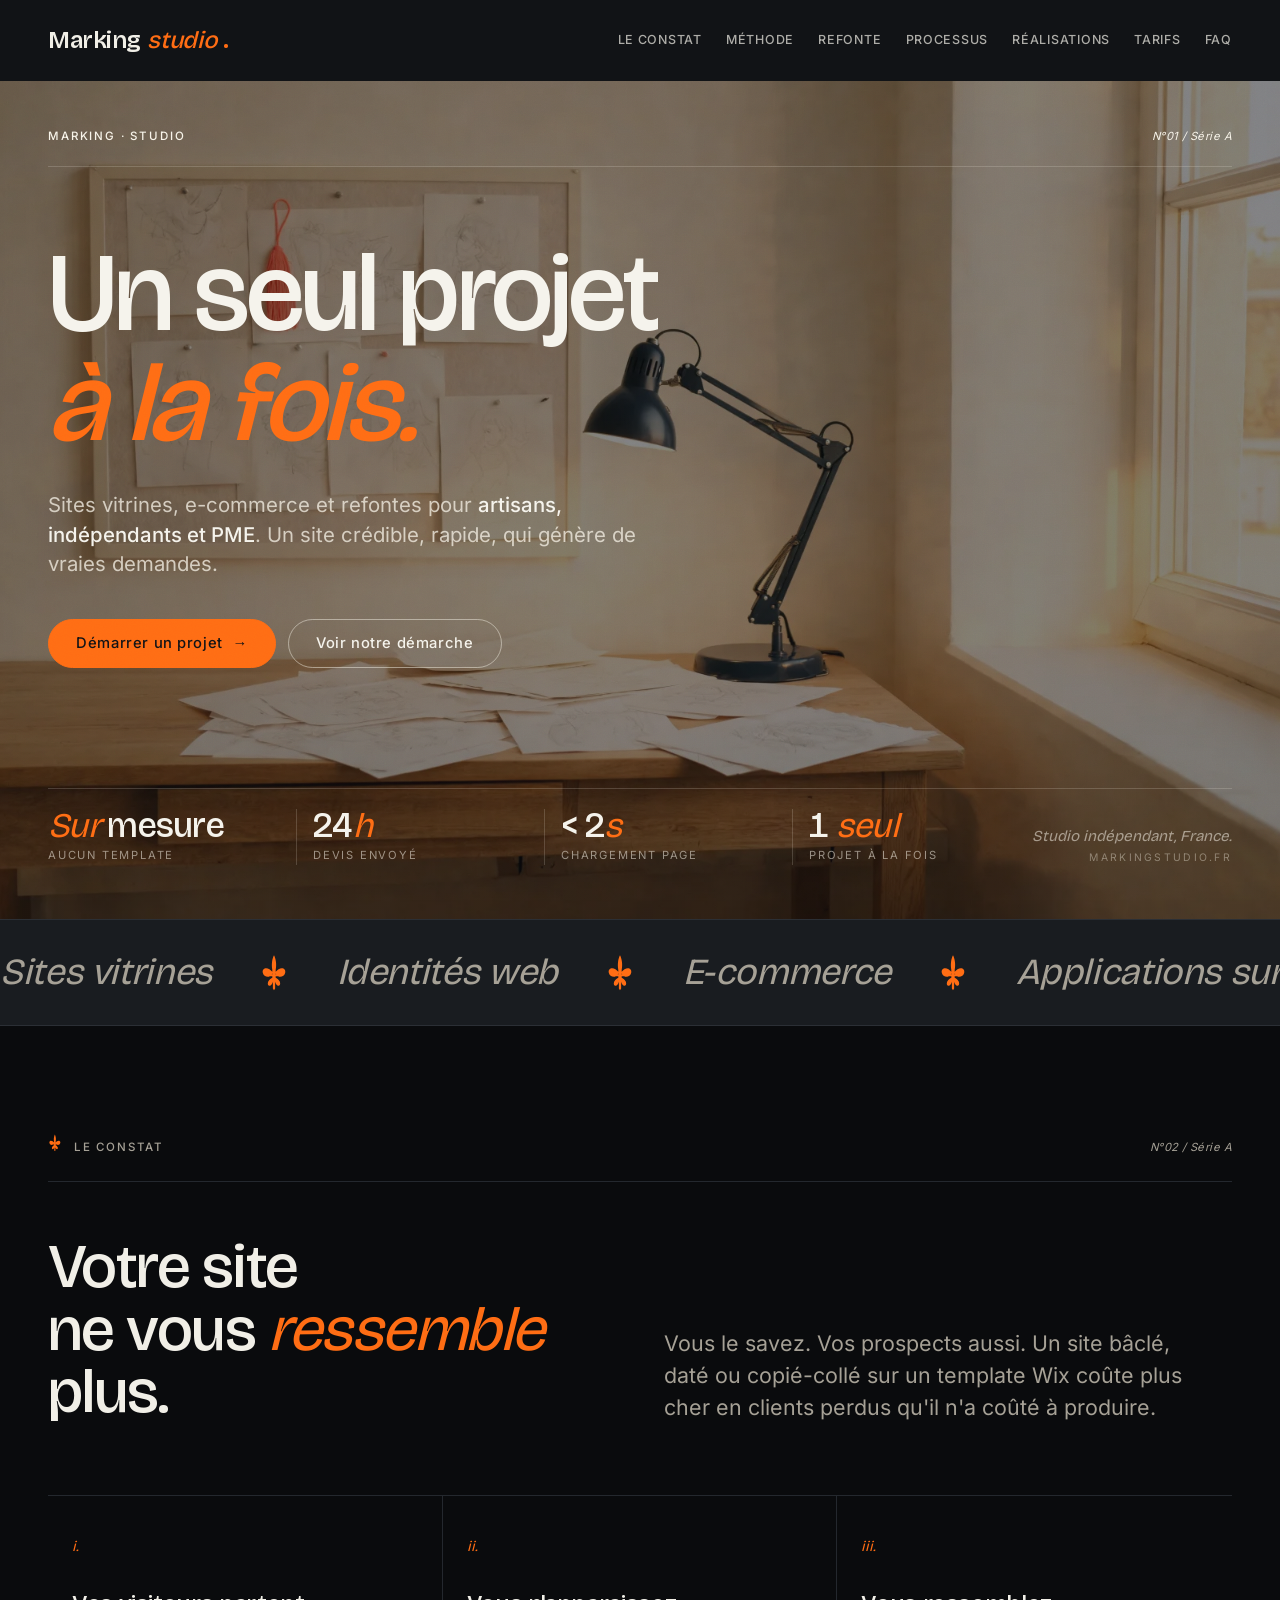
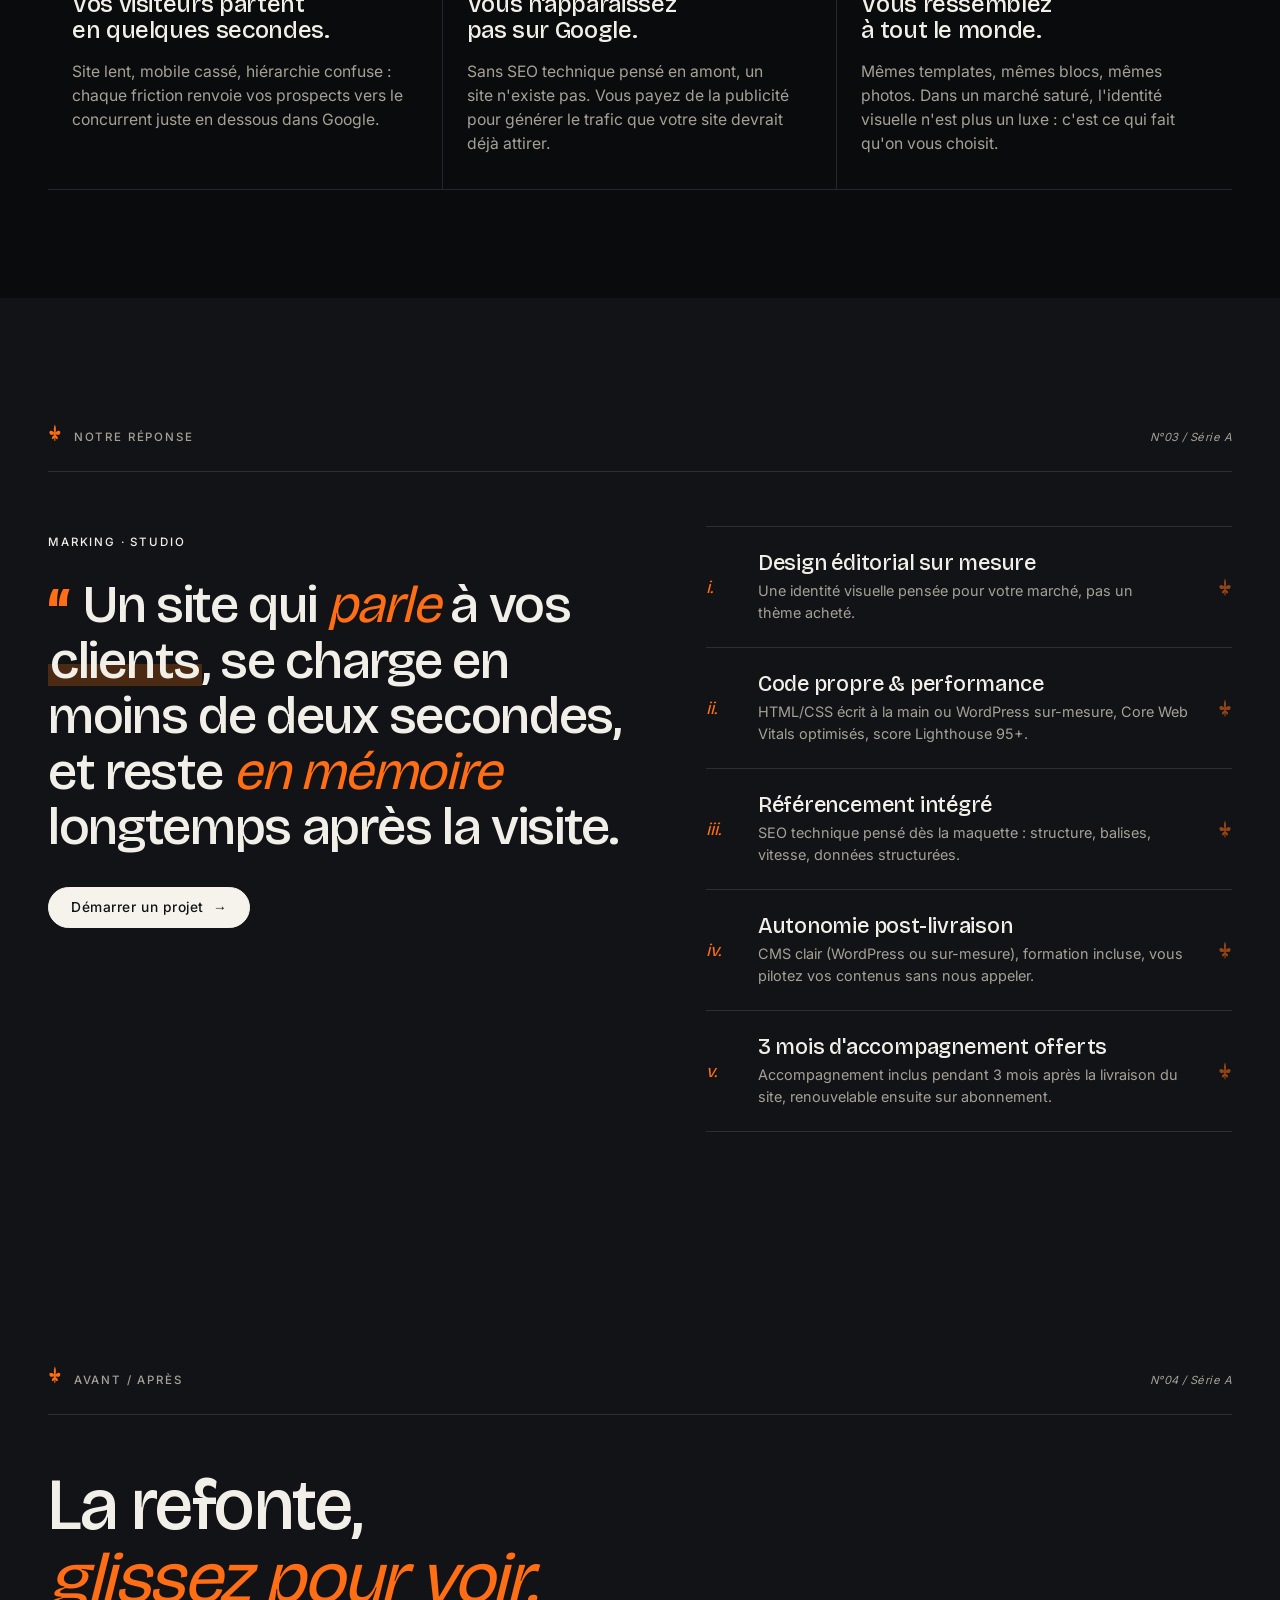
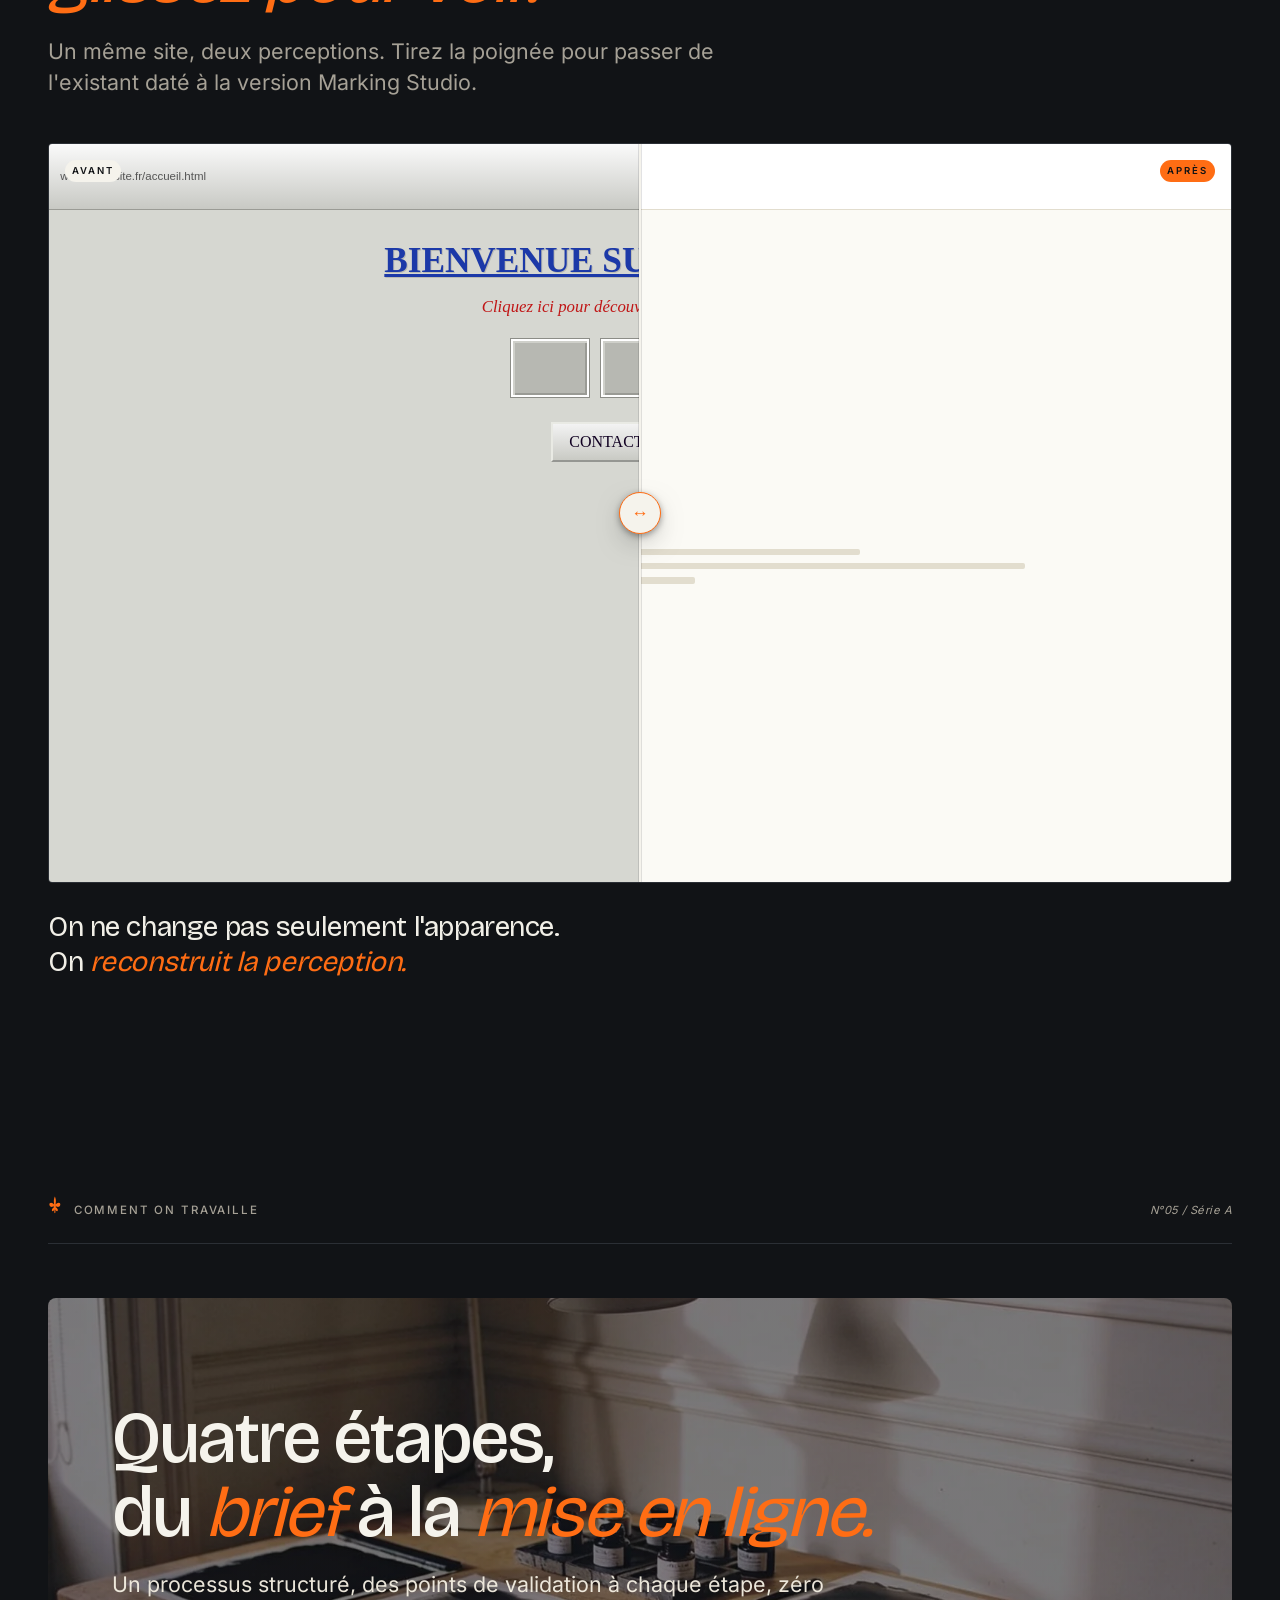
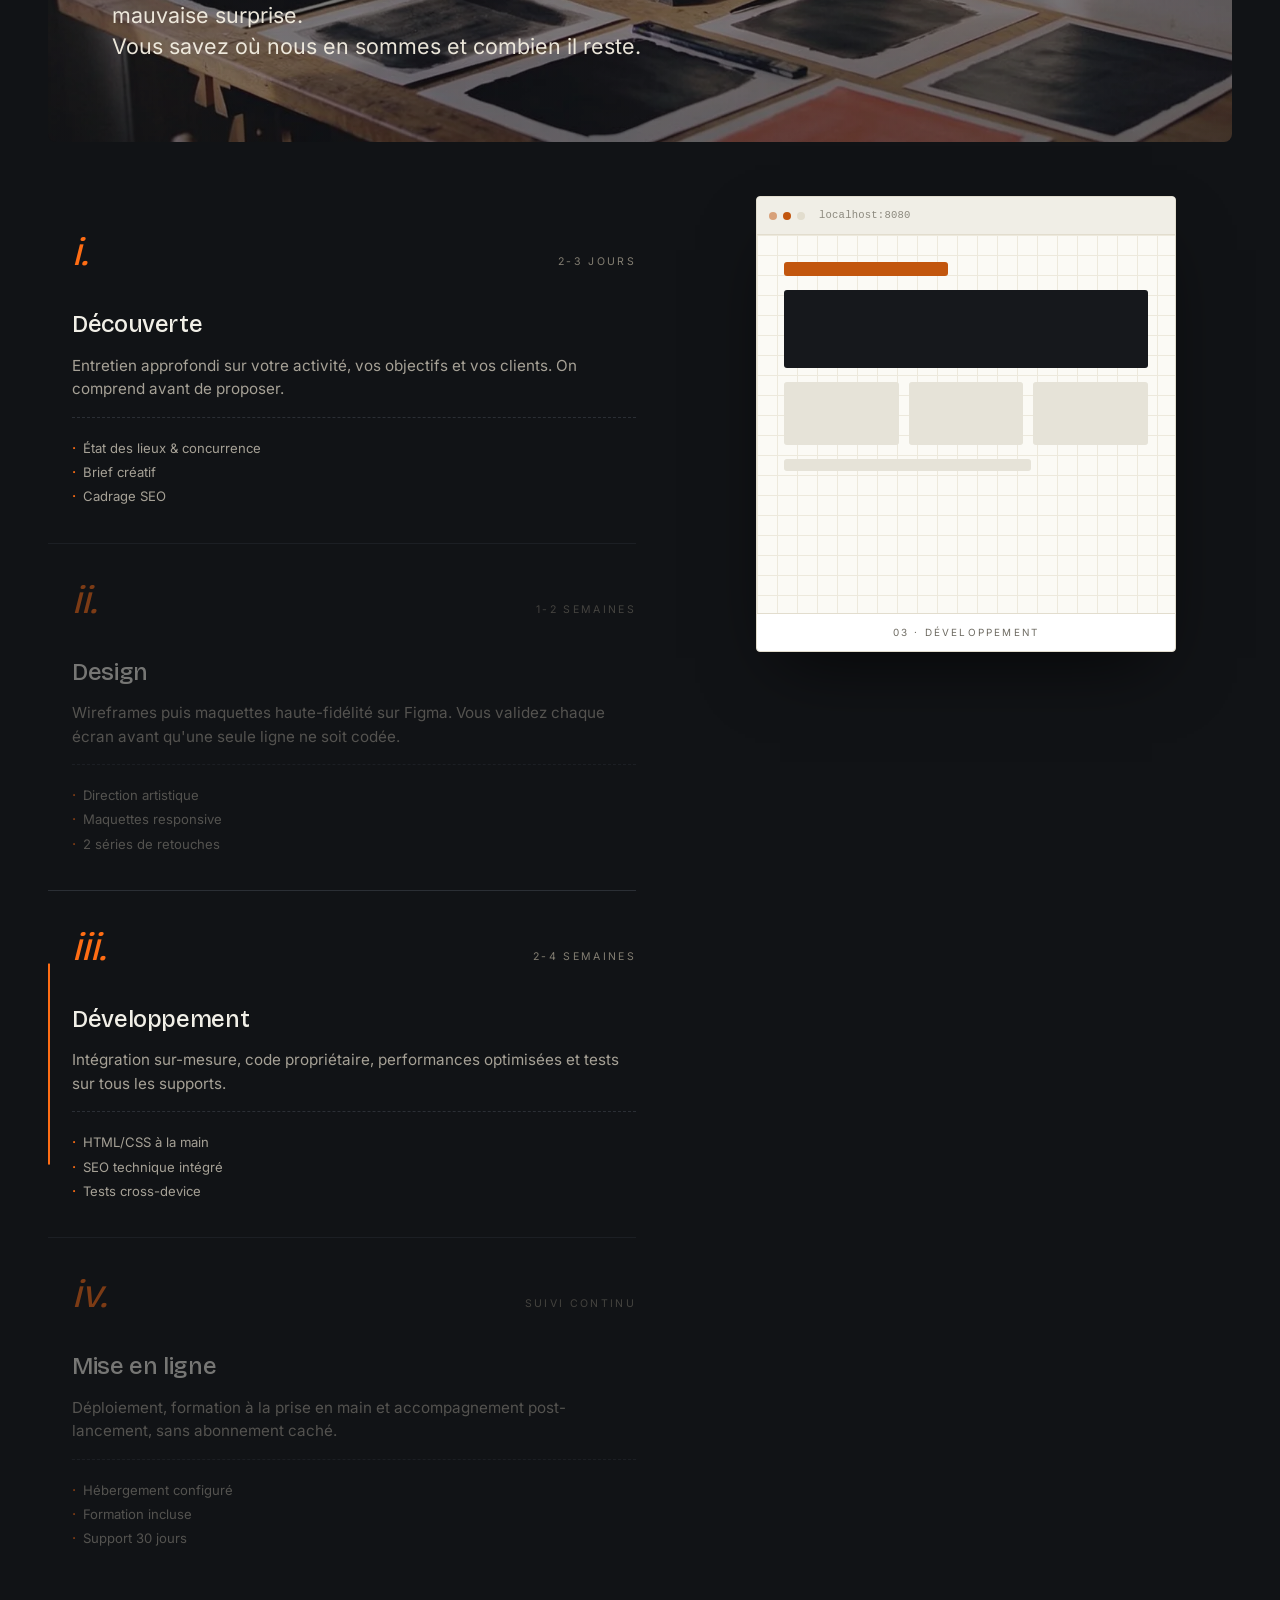
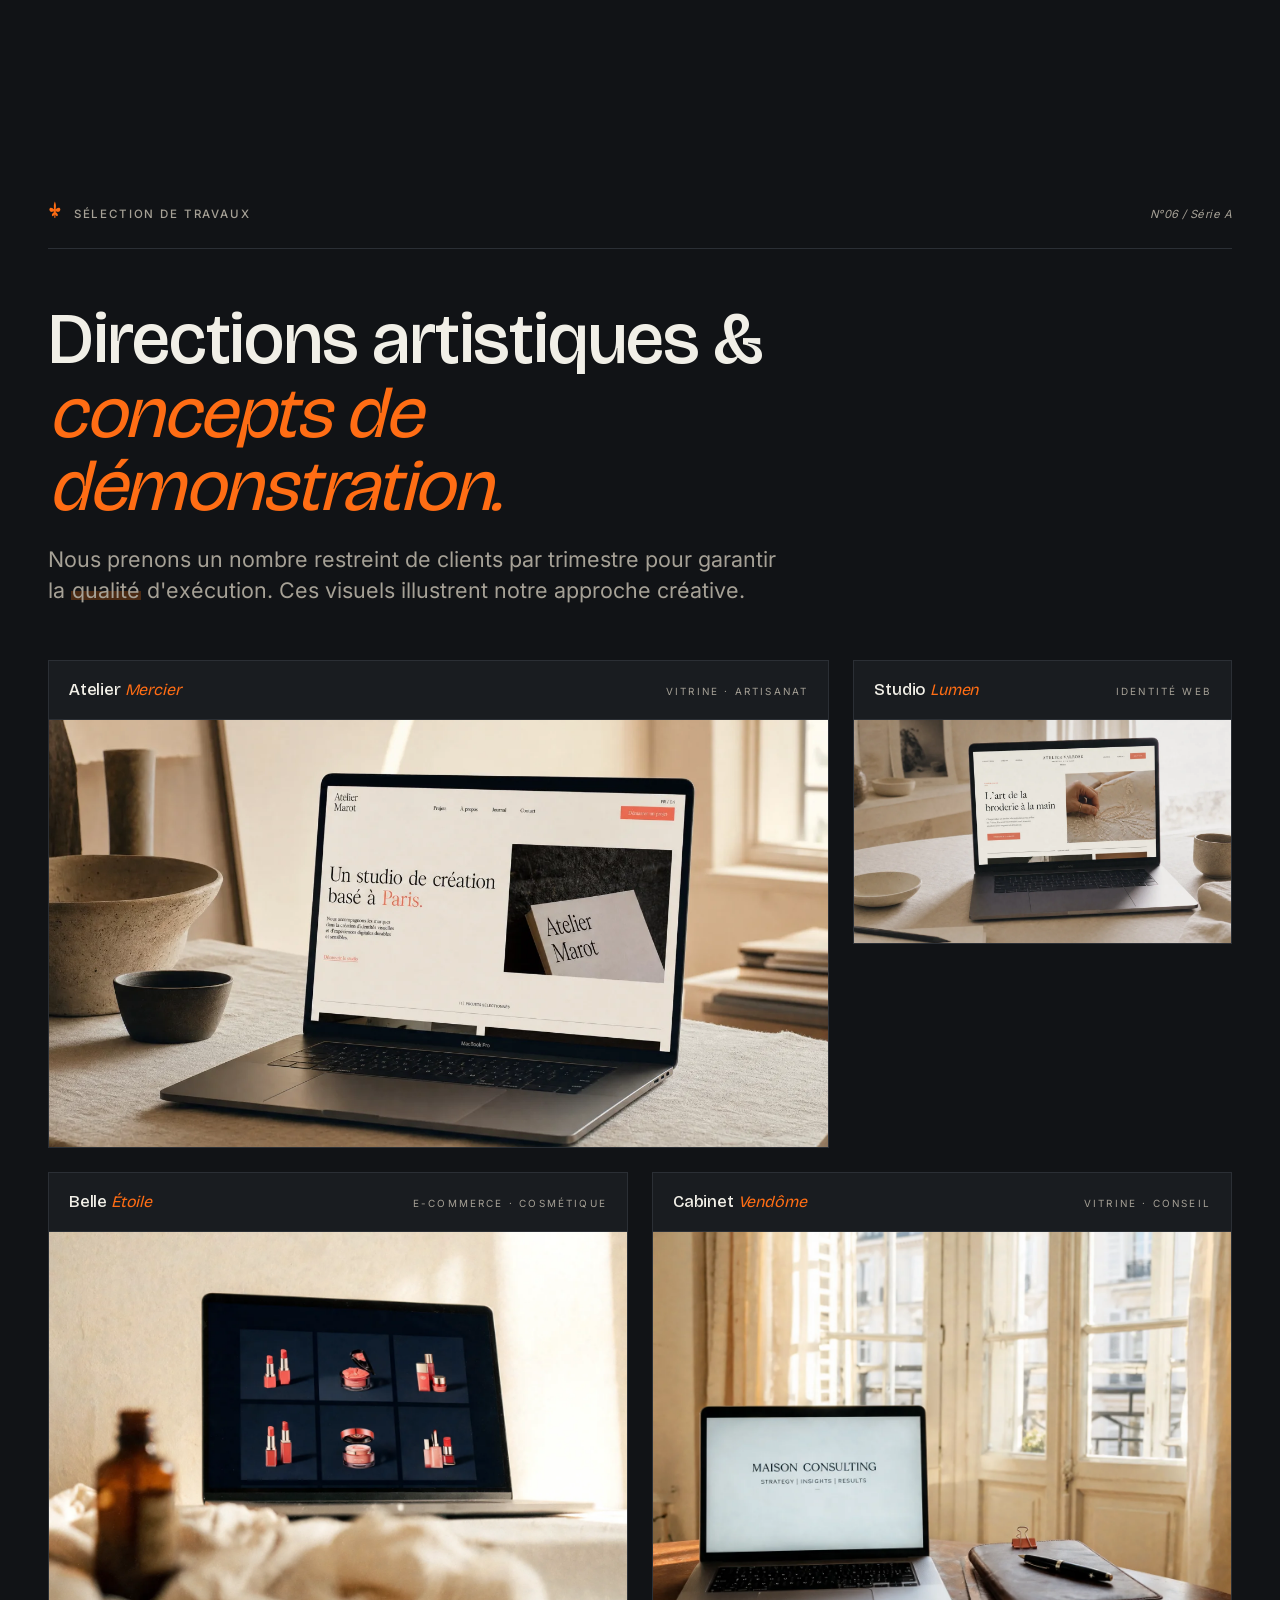
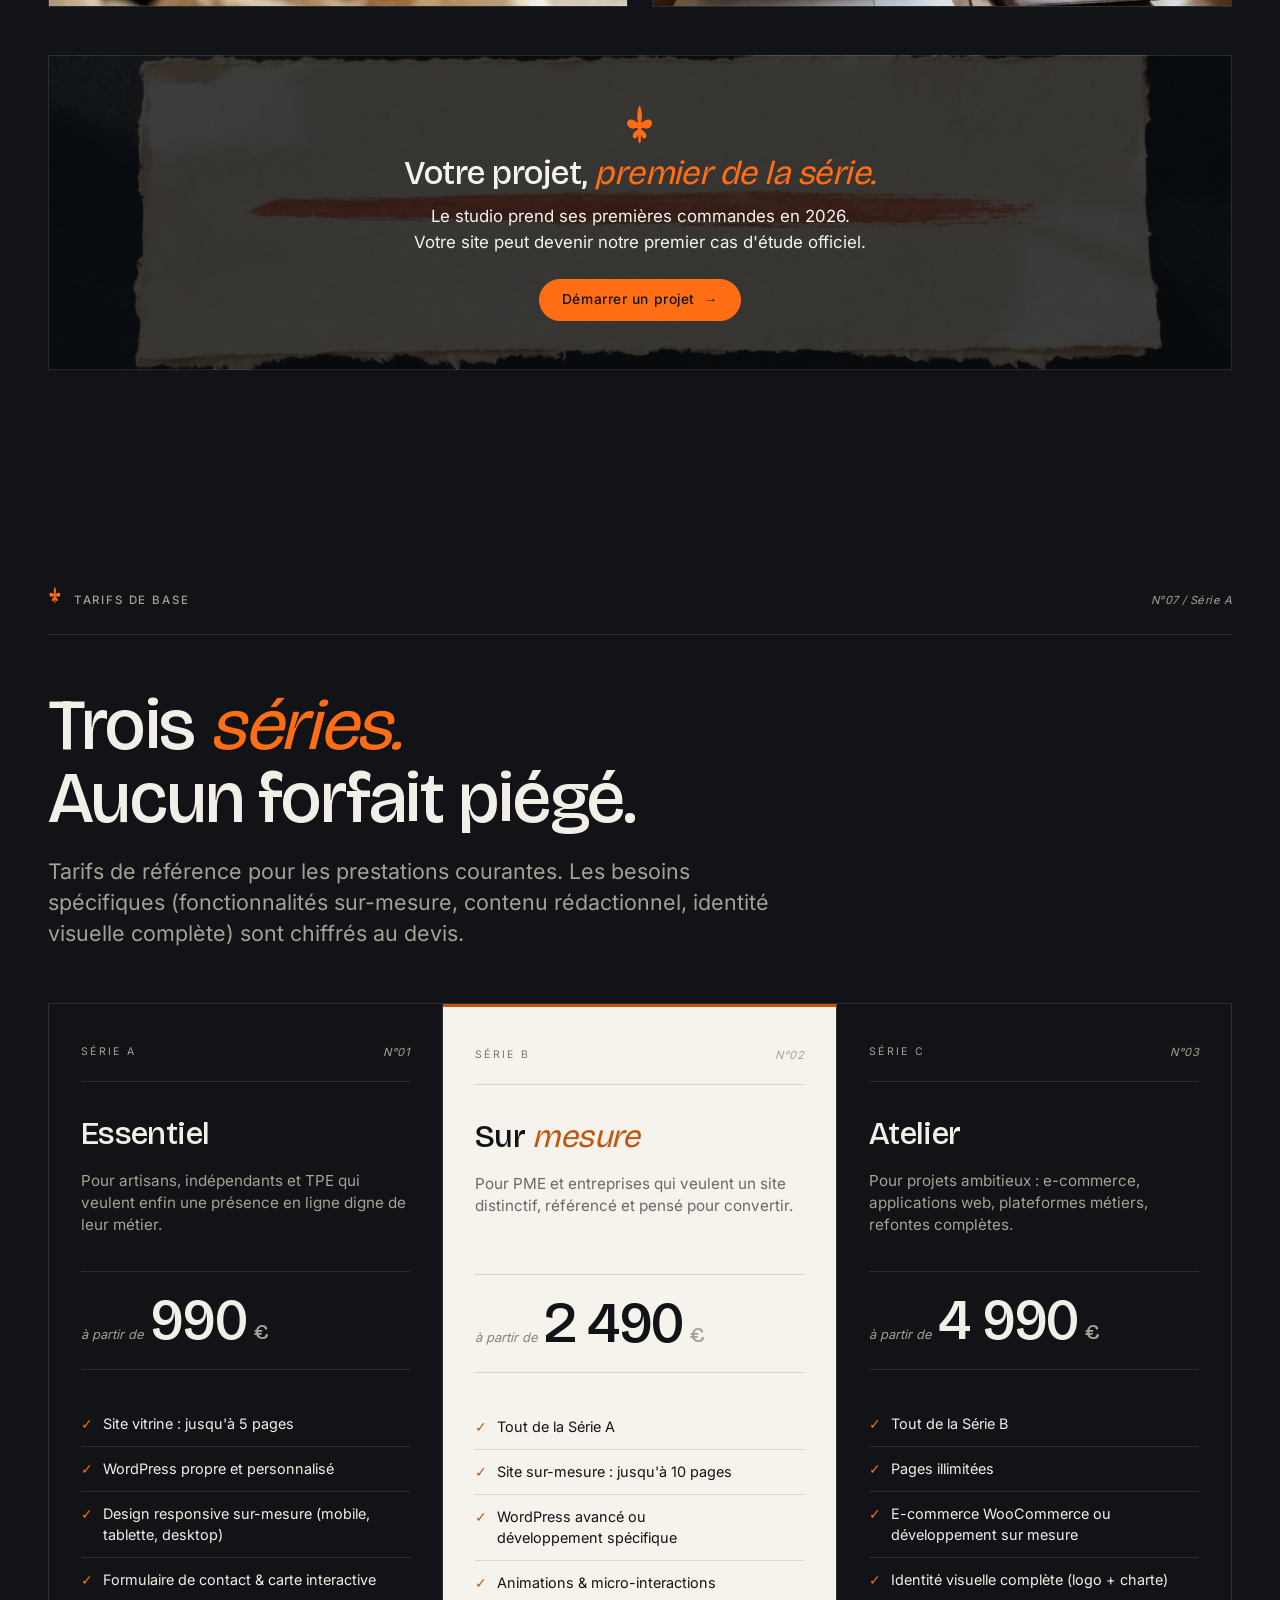
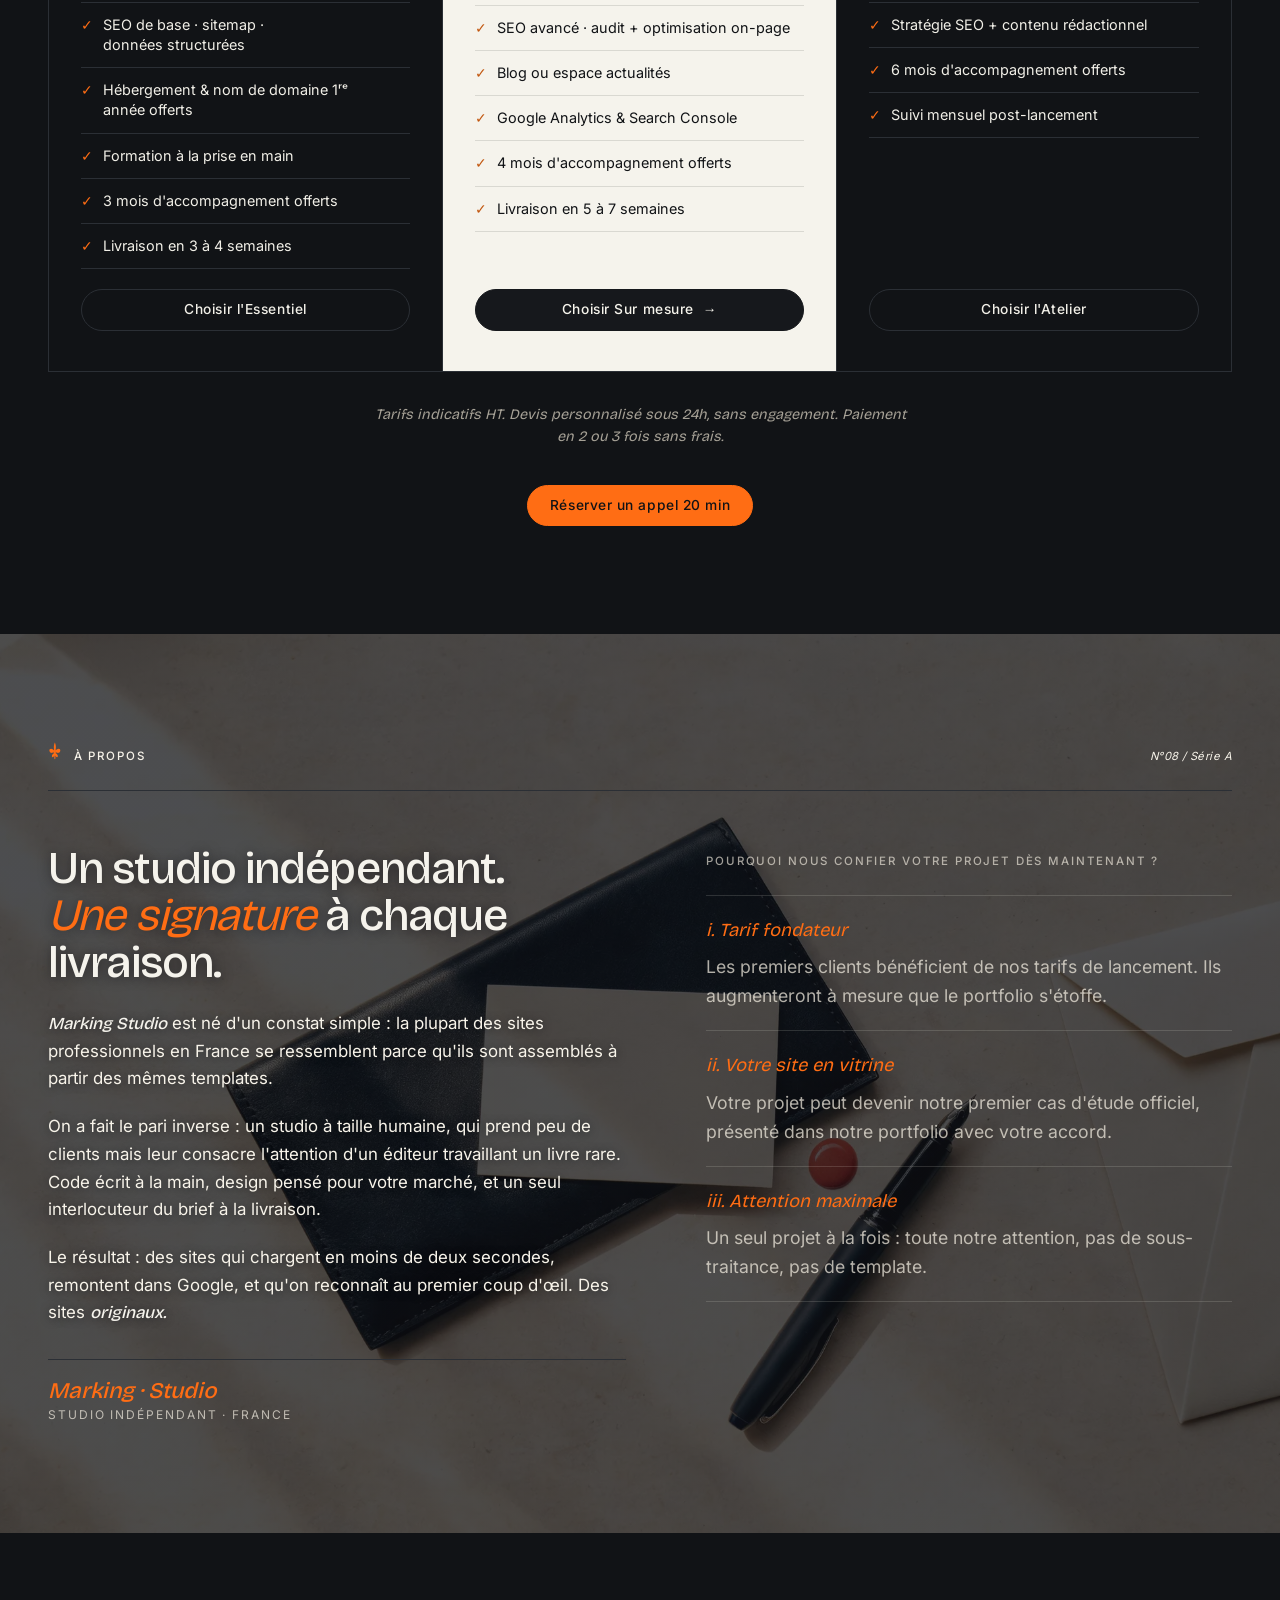
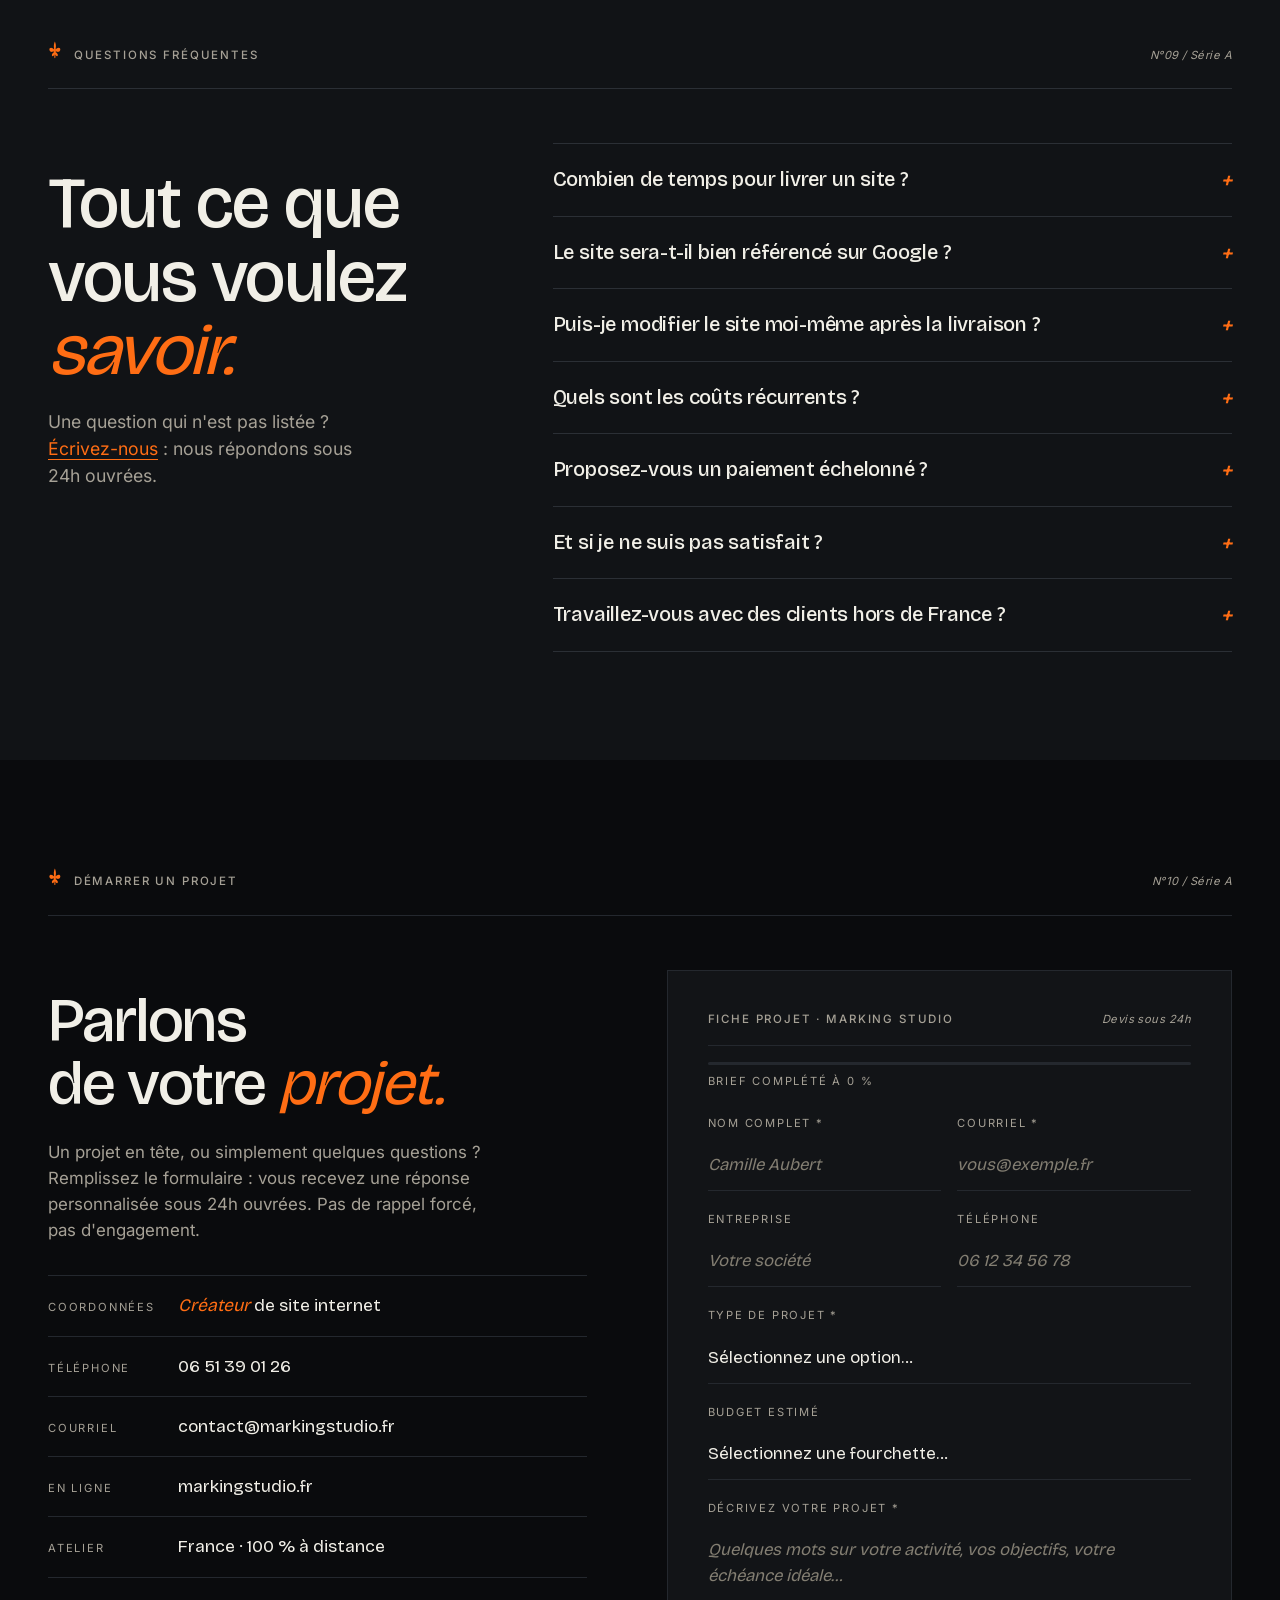
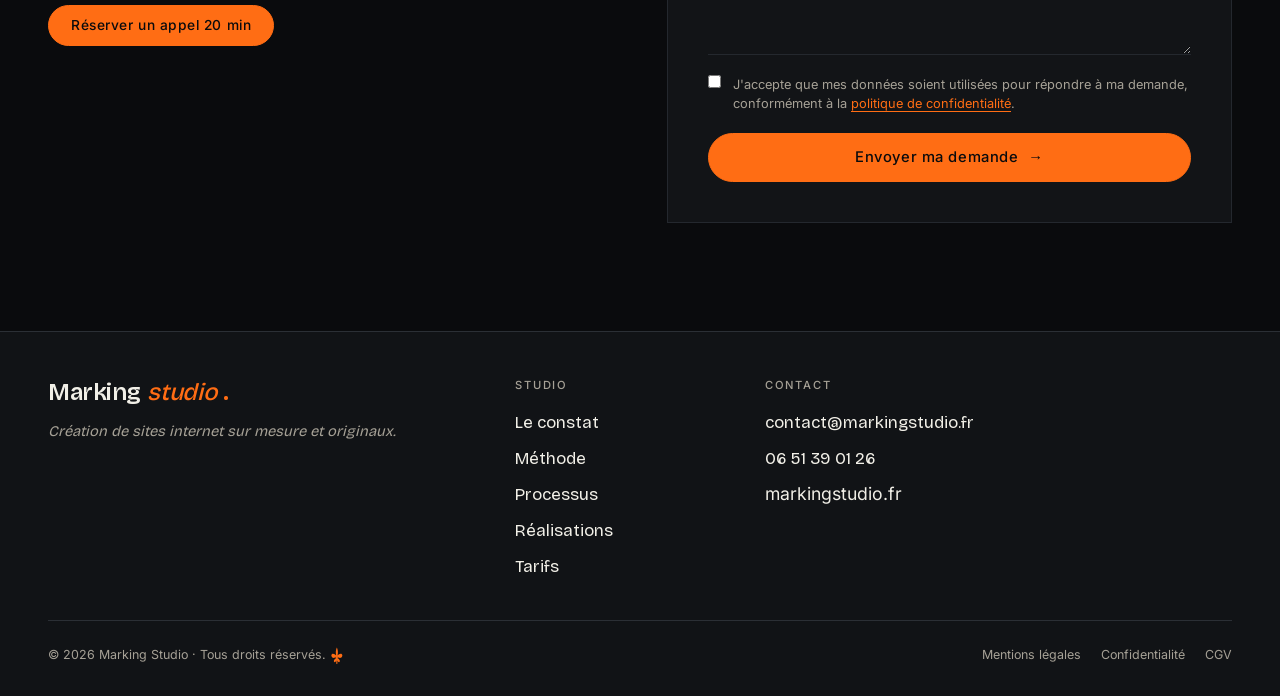
==== ovh-deploy/index.html @ a04f6881 "Refonte visuelle « Studio Noir » : charcoal + orange + Bricolage Grotesque Le site ne s'appuie plus " ====
<!DOCTYPE html>
<html lang="fr">
<head>
<meta charset="UTF-8">
<meta name="viewport" content="width=device-width, initial-scale=1.0">
<title>Marking Studio · Création de sites internet sur mesure</title>
<meta name="description" content="Marking Studio · Studio de création de sites internet sur mesure. Design éditorial, code propre, sites originaux. Devis sous 24h.">
<meta name="keywords" content="création site web, agence web France, site vitrine professionnel, développement web sur-mesure, site internet entreprise, référencement SEO, site responsive">
<meta name="author" content="Marking Studio">
<meta name="robots" content="index, follow">
<link rel="canonical" href="https://markingstudio.fr/">

<!-- Open Graph -->
<meta property="og:type" content="website">
<meta property="og:locale" content="fr_FR">
<meta property="og:url" content="https://markingstudio.fr/">
<meta property="og:title" content="Marking Studio · Création de sites internet sur mesure">
<meta property="og:description" content="Studio de création de sites internet sur mesure. Design éditorial, code propre, sites originaux.">
<meta property="og:site_name" content="Marking Studio">

<!-- Favicon -->
<link rel="icon" type="image/svg+xml" href="assets/favicon.svg">

<!-- LCP — the hero background photo is the largest paint. Preload it high-priority
     so it starts downloading before the CSS that references it is parsed. -->
<link rel="preload" as="image" href="images/hero-atelier.webp" fetchpriority="high">

<!-- Fonts — self-hosted, declared in css/base.css -->
<link rel="preload" href="assets/fonts/bricolage-grotesque-latin.woff2" as="font" type="font/woff2" crossorigin>
<link rel="preload" href="assets/fonts/inter-latin.woff2" as="font" type="font/woff2" crossorigin>

<!-- Styles -->
<link rel="stylesheet" href="css/base.css">
<link rel="stylesheet" href="css/style.css">

<!-- JSON-LD Schema.org -->
<script type="application/ld+json">
{
  "@context": "https://schema.org",
  "@type": "ProfessionalService",
  "name": "Marking Studio",
  "description": "Studio de création de sites internet sur mesure : design éditorial et code propre.",
  "url": "https://markingstudio.fr",
  "telephone": "+33-6-51-39-01-26",
  "email": "contact@markingstudio.fr",
  "priceRange": "€€",
  "address": { "@type": "PostalAddress", "addressCountry": "FR" },
  "areaServed": "FR",
  "hasOfferCatalog": {
    "@type": "OfferCatalog",
    "name": "Forfaits création de site web",
    "itemListElement": [
      { "@type": "Offer", "name": "Série A · Essentiel", "price": "990", "priceCurrency": "EUR" },
      { "@type": "Offer", "name": "Série B · Sur mesure", "price": "2490", "priceCurrency": "EUR" },
      { "@type": "Offer", "name": "Série C · Atelier", "price": "4990", "priceCurrency": "EUR" }
    ]
  }
}
</script>

<!-- Intro overlay flag — set before first paint to avoid FOUC.
     Shows the "build" intro once per session, never under reduced-motion. -->
<script>
  (function () {
    try {
      var reduce = window.matchMedia('(prefers-reduced-motion: reduce)').matches;
      if (!reduce && !sessionStorage.getItem('ms-intro-seen')) {
        document.documentElement.classList.add('intro-active');
      }
    } catch (e) {}
  })();
</script>
</head>
<body>

<!-- ==========================================================================
     INTRO OVERLAY  ·  "le site se construit"
     Only rendered when <html> has .intro-active (set by the head script).
     ========================================================================== -->
<div class="build-intro" aria-hidden="true">
  <div class="build-intro__stage">
    <svg class="build-intro__frame" viewBox="0 0 320 220" fill="none" aria-hidden="true">
      <rect class="build-intro__frame-rect" x="2" y="2" width="316" height="216" rx="8"/>
      <line class="build-intro__frame-bar" x1="2" y1="34" x2="318" y2="34"/>
    </svg>
    <span class="build-intro__dot" style="--i:0"></span>
    <span class="build-intro__dot" style="--i:1"></span>
    <span class="build-intro__dot" style="--i:2"></span>
    <div class="build-intro__grid" aria-hidden="true"></div>
    <span class="build-intro__block build-intro__block--a" style="--i:0"></span>
    <span class="build-intro__block build-intro__block--b" style="--i:1"></span>
    <span class="build-intro__block build-intro__block--c" style="--i:2"></span>
    <span class="build-intro__block build-intro__block--d" style="--i:3"></span>
    <p class="build-intro__title">Un seul projet <span class="em-italic">à&nbsp;la&nbsp;fois.</span></p>
  </div>
</div>

<a href="#hero" class="skip-link">Aller au contenu principal</a>

<!-- ==========================================================================
     HEADER
     ========================================================================== -->
<header class="header" id="header">
  <div class="container header__inner">
    <a href="#hero" class="logo" aria-label="Marking Studio · Accueil">
      <span class="logo__mark">Marking</span>
      <span class="logo__mark-italic">studio</span>
      <span class="logo__dot">.</span>
    </a>

    <nav class="nav" aria-label="Navigation principale">
      <ul class="nav__list" role="list">
        <li><a href="#pain">Le constat</a></li>
        <li><a href="#answer">Méthode</a></li>
        <li><a href="#refonte">Refonte</a></li>
        <li><a href="#journey">Processus</a></li>
        <li><a href="#examples">Réalisations</a></li>
        <li><a href="#pricing">Tarifs</a></li>
        <li><a href="#faq">FAQ</a></li>
      </ul>
    </nav>

    <button class="menu-toggle" aria-label="Ouvrir le menu" aria-expanded="false">
      <span></span><span></span><span></span>
    </button>
  </div>

  <div class="mobile-menu" id="mobileMenu" aria-hidden="true">
    <ul role="list">
      <li><a href="#pain">Le constat</a></li>
      <li><a href="#answer">Méthode</a></li>
      <li><a href="#refonte">Refonte</a></li>
      <li><a href="#journey">Processus</a></li>
      <li><a href="#examples">Réalisations</a></li>
      <li><a href="#pricing">Tarifs</a></li>
      <li><a href="#faq">FAQ</a></li>
      <li><a href="#contact" class="btn btn--primary">Démarrer un projet</a></li>
    </ul>
  </div>
</header>

<main>

<!-- ==========================================================================
     HERO  ·  N° 01 / Série A
     ========================================================================== -->
<section class="hero" id="hero">
  <div class="container hero__inner">

    <div class="hero__strap reveal">
      <span class="label">MARKING · STUDIO</span>
      <span class="folio">N°01 / Série A</span>
    </div>

    <div class="hero__body">
      <h1 class="hero__title reveal">
        <span class="hero__title-line">Un seul projet</span>
        <span class="hero__title-line"><span class="em-italic">à la fois.</span></span>
      </h1>

      <p class="hero__sub reveal">
        Sites vitrines, e-commerce et refontes pour <strong>artisans, indépendants et PME</strong>.
        Un site crédible, rapide, qui génère de vraies demandes.
      </p>

      <div class="hero__cta reveal">
        <a href="#contact" class="btn btn--accent btn--lg">
          Démarrer un projet
          <span class="btn__arrow" aria-hidden="true">→</span>
        </a>
        <a href="#examples" class="btn btn--ghost btn--lg">
          Voir notre démarche
        </a>
      </div>
    </div>

    <div class="hero__foot reveal">
      <div class="hero__stats">
        <div class="stat">
          <div class="stat__value"><span class="em-italic">Sur</span> mesure</div>
          <div class="stat__label">Aucun template</div>
        </div>
        <div class="stat">
          <div class="stat__value">24<span class="em-italic">h</span></div>
          <div class="stat__label">Devis envoyé</div>
        </div>
        <div class="stat">
          <div class="stat__value">&lt; 2<span class="em-italic">s</span></div>
          <div class="stat__label">Chargement page</div>
        </div>
        <div class="stat">
          <div class="stat__value">1 <span class="em-italic">seul</span></div>
          <div class="stat__label">Projet à la fois</div>
        </div>
      </div>

      <p class="hero__sig">
        Studio indépendant, France.
        <span class="hero__sig-line">markingstudio.fr</span>
      </p>
    </div>

  </div>
</section>

<!-- Marquee strip — recto/verso ornament -->
<div class="marquee" aria-hidden="true">
  <div class="marquee__inner">
    <span class="marquee__item">Sites vitrines</span>
    <span class="marquee__item"><span><i>Identités</i> web</span></span>
    <span class="marquee__item">E-commerce</span>
    <span class="marquee__item"><span>Applications <i>sur mesure</i></span></span>
    <span class="marquee__item">Référencement</span>
    <span class="marquee__item"><span>Sites <i>originaux</i></span></span>
    <span class="marquee__item">Sites vitrines</span>
    <span class="marquee__item"><span><i>Identités</i> web</span></span>
    <span class="marquee__item">E-commerce</span>
    <span class="marquee__item"><span>Applications <i>sur mesure</i></span></span>
    <span class="marquee__item">Référencement</span>
    <span class="marquee__item"><span>Sites <i>originaux</i></span></span>
  </div>
</div>

<!-- ==========================================================================
     PAIN  ·  N° 02
     “Disons les choses comme elles sont.”
     ========================================================================== -->
<section class="pain section" id="pain" data-section="verso">
  <div class="container">

    <div class="section__top reveal">
      <div class="section__top-left">
        <span class="pilcrow" aria-hidden="true"><svg class="fleur" xmlns="http://www.w3.org/2000/svg" viewBox="0 0 100 130" fill="currentColor" aria-hidden="true"><path d="M50 4 C 47 10 44 18 43 28 C 42 36 42 46 44 56 L 44 62 C 38 56 30 50 22 50 C 14 50 8 56 10 66 C 12 76 22 82 32 80 C 38 78 42 74 44 68 L 44 72 L 28 72 L 28 78 L 44 78 L 44 84 C 40 86 34 90 30 96 C 26 104 28 112 34 112 C 40 112 44 106 46 98 L 46 122 L 50 128 L 54 122 L 54 98 C 56 106 60 112 66 112 C 72 112 74 104 70 96 C 66 90 60 86 56 84 L 56 78 L 72 78 L 72 72 L 56 72 L 56 68 C 58 74 62 78 68 80 C 78 82 88 76 90 66 C 92 56 86 50 78 50 C 70 50 62 56 56 62 L 56 56 C 58 46 58 36 57 28 C 56 18 53 10 50 4 Z"/></svg></span>
        <span class="label">Le constat</span>
      </div>
      <span class="folio">N°02 / Série A</span>
    </div>

    <div class="pain__title-block reveal">
      <h2 class="pain__title">
        Votre site<br>
        ne vous <span class="em-italic">ressemble</span><br>
        plus.
      </h2>
      <p class="pain__intro">
        Vous le savez. Vos prospects aussi.
        Un site bâclé, daté ou copié-collé sur un template Wix
        coûte plus cher en clients perdus qu'il n'a coûté à produire.
      </p>
    </div>

    <div class="pain__grid">
      <article class="pain-item reveal">
        <div class="pain-item__num">i.</div>
        <h3>Vos visiteurs partent en quelques secondes.</h3>
        <p>
          Site lent, mobile cassé, hiérarchie confuse : chaque friction
          renvoie vos prospects vers le concurrent juste en dessous
          dans Google.
        </p>
      </article>

      <article class="pain-item reveal">
        <div class="pain-item__num">ii.</div>
        <h3>Vous n'apparaissez pas sur Google.</h3>
        <p>
          Sans SEO technique pensé en amont, un site n'existe pas.
          Vous payez de la publicité pour générer le trafic
          que votre site devrait déjà attirer.
        </p>
      </article>

      <article class="pain-item reveal">
        <div class="pain-item__num">iii.</div>
        <h3>Vous ressemblez à tout le monde.</h3>
        <p>
          Mêmes templates, mêmes blocs, mêmes photos.
          Dans un marché saturé, l'identité visuelle n'est plus
          un luxe : c'est ce qui fait qu'on vous choisit.
        </p>
      </article>
    </div>

  </div>
</section>

<!-- ==========================================================================
     ANSWER  ·  N° 03
     Reinforces hero — “You get them.”
     ========================================================================== -->
<section class="answer section" id="answer">
  <div class="container">

    <div class="section__top reveal">
      <div class="section__top-left">
        <span class="pilcrow" aria-hidden="true"><svg class="fleur" xmlns="http://www.w3.org/2000/svg" viewBox="0 0 100 130" fill="currentColor" aria-hidden="true"><path d="M50 4 C 47 10 44 18 43 28 C 42 36 42 46 44 56 L 44 62 C 38 56 30 50 22 50 C 14 50 8 56 10 66 C 12 76 22 82 32 80 C 38 78 42 74 44 68 L 44 72 L 28 72 L 28 78 L 44 78 L 44 84 C 40 86 34 90 30 96 C 26 104 28 112 34 112 C 40 112 44 106 46 98 L 46 122 L 50 128 L 54 122 L 54 98 C 56 106 60 112 66 112 C 72 112 74 104 70 96 C 66 90 60 86 56 84 L 56 78 L 72 78 L 72 72 L 56 72 L 56 68 C 58 74 62 78 68 80 C 78 82 88 76 90 66 C 92 56 86 50 78 50 C 70 50 62 56 56 62 L 56 56 C 58 46 58 36 57 28 C 56 18 53 10 50 4 Z"/></svg></span>
        <span class="label">Notre réponse</span>
      </div>
      <span class="folio">N°03 / Série A</span>
    </div>

    <div class="answer__layout">
      <div class="answer__col-left reveal">
        <span class="label label--ink">Marking · Studio</span>
        <h2 class="answer__quote">
          Un site qui <span class="em-italic">parle</span> à vos <span class="mark-hl">clients</span>,
          se charge en moins de deux secondes,
          et reste <span class="em-italic">en mémoire</span> longtemps après la visite.
        </h2>
        <a href="#contact" class="btn btn--primary">
          Démarrer un projet
          <span class="btn__arrow" aria-hidden="true">→</span>
        </a>
      </div>

      <div class="answer__col-right reveal">
        <ul class="answer__list" role="list">
          <li class="answer-row">
            <span class="answer-row__num">i.</span>
            <div class="answer-row__title">
              Design éditorial sur mesure
              <small>Une identité visuelle pensée pour votre marché, pas un thème acheté.</small>
            </div>
            <span class="answer-row__mark" aria-hidden="true"><svg class="fleur" xmlns="http://www.w3.org/2000/svg" viewBox="0 0 100 130" fill="currentColor" aria-hidden="true"><path d="M50 4 C 47 10 44 18 43 28 C 42 36 42 46 44 56 L 44 62 C 38 56 30 50 22 50 C 14 50 8 56 10 66 C 12 76 22 82 32 80 C 38 78 42 74 44 68 L 44 72 L 28 72 L 28 78 L 44 78 L 44 84 C 40 86 34 90 30 96 C 26 104 28 112 34 112 C 40 112 44 106 46 98 L 46 122 L 50 128 L 54 122 L 54 98 C 56 106 60 112 66 112 C 72 112 74 104 70 96 C 66 90 60 86 56 84 L 56 78 L 72 78 L 72 72 L 56 72 L 56 68 C 58 74 62 78 68 80 C 78 82 88 76 90 66 C 92 56 86 50 78 50 C 70 50 62 56 56 62 L 56 56 C 58 46 58 36 57 28 C 56 18 53 10 50 4 Z"/></svg></span>
          </li>
          <li class="answer-row">
            <span class="answer-row__num">ii.</span>
            <div class="answer-row__title">
              Code propre &amp; performance
              <small>HTML/CSS écrit à la main ou WordPress sur-mesure, Core Web Vitals optimisés, score Lighthouse 95+.</small>
            </div>
            <span class="answer-row__mark" aria-hidden="true"><svg class="fleur" xmlns="http://www.w3.org/2000/svg" viewBox="0 0 100 130" fill="currentColor" aria-hidden="true"><path d="M50 4 C 47 10 44 18 43 28 C 42 36 42 46 44 56 L 44 62 C 38 56 30 50 22 50 C 14 50 8 56 10 66 C 12 76 22 82 32 80 C 38 78 42 74 44 68 L 44 72 L 28 72 L 28 78 L 44 78 L 44 84 C 40 86 34 90 30 96 C 26 104 28 112 34 112 C 40 112 44 106 46 98 L 46 122 L 50 128 L 54 122 L 54 98 C 56 106 60 112 66 112 C 72 112 74 104 70 96 C 66 90 60 86 56 84 L 56 78 L 72 78 L 72 72 L 56 72 L 56 68 C 58 74 62 78 68 80 C 78 82 88 76 90 66 C 92 56 86 50 78 50 C 70 50 62 56 56 62 L 56 56 C 58 46 58 36 57 28 C 56 18 53 10 50 4 Z"/></svg></span>
          </li>
          <li class="answer-row">
            <span class="answer-row__num">iii.</span>
            <div class="answer-row__title">
              Référencement intégré
              <small>SEO technique pensé dès la maquette : structure, balises, vitesse, données structurées.</small>
            </div>
            <span class="answer-row__mark" aria-hidden="true"><svg class="fleur" xmlns="http://www.w3.org/2000/svg" viewBox="0 0 100 130" fill="currentColor" aria-hidden="true"><path d="M50 4 C 47 10 44 18 43 28 C 42 36 42 46 44 56 L 44 62 C 38 56 30 50 22 50 C 14 50 8 56 10 66 C 12 76 22 82 32 80 C 38 78 42 74 44 68 L 44 72 L 28 72 L 28 78 L 44 78 L 44 84 C 40 86 34 90 30 96 C 26 104 28 112 34 112 C 40 112 44 106 46 98 L 46 122 L 50 128 L 54 122 L 54 98 C 56 106 60 112 66 112 C 72 112 74 104 70 96 C 66 90 60 86 56 84 L 56 78 L 72 78 L 72 72 L 56 72 L 56 68 C 58 74 62 78 68 80 C 78 82 88 76 90 66 C 92 56 86 50 78 50 C 70 50 62 56 56 62 L 56 56 C 58 46 58 36 57 28 C 56 18 53 10 50 4 Z"/></svg></span>
          </li>
          <li class="answer-row">
            <span class="answer-row__num">iv.</span>
            <div class="answer-row__title">
              Autonomie post-livraison
              <small>CMS clair (WordPress ou sur-mesure), formation incluse, vous pilotez vos contenus sans nous appeler.</small>
            </div>
            <span class="answer-row__mark" aria-hidden="true"><svg class="fleur" xmlns="http://www.w3.org/2000/svg" viewBox="0 0 100 130" fill="currentColor" aria-hidden="true"><path d="M50 4 C 47 10 44 18 43 28 C 42 36 42 46 44 56 L 44 62 C 38 56 30 50 22 50 C 14 50 8 56 10 66 C 12 76 22 82 32 80 C 38 78 42 74 44 68 L 44 72 L 28 72 L 28 78 L 44 78 L 44 84 C 40 86 34 90 30 96 C 26 104 28 112 34 112 C 40 112 44 106 46 98 L 46 122 L 50 128 L 54 122 L 54 98 C 56 106 60 112 66 112 C 72 112 74 104 70 96 C 66 90 60 86 56 84 L 56 78 L 72 78 L 72 72 L 56 72 L 56 68 C 58 74 62 78 68 80 C 78 82 88 76 90 66 C 92 56 86 50 78 50 C 70 50 62 56 56 62 L 56 56 C 58 46 58 36 57 28 C 56 18 53 10 50 4 Z"/></svg></span>
          </li>
          <li class="answer-row">
            <span class="answer-row__num">v.</span>
            <div class="answer-row__title">
              3 mois d'accompagnement offerts
              <small>Accompagnement inclus pendant 3 mois après la livraison du site, renouvelable ensuite sur abonnement.</small>
            </div>
            <span class="answer-row__mark" aria-hidden="true"><svg class="fleur" xmlns="http://www.w3.org/2000/svg" viewBox="0 0 100 130" fill="currentColor" aria-hidden="true"><path d="M50 4 C 47 10 44 18 43 28 C 42 36 42 46 44 56 L 44 62 C 38 56 30 50 22 50 C 14 50 8 56 10 66 C 12 76 22 82 32 80 C 38 78 42 74 44 68 L 44 72 L 28 72 L 28 78 L 44 78 L 44 84 C 40 86 34 90 30 96 C 26 104 28 112 34 112 C 40 112 44 106 46 98 L 46 122 L 50 128 L 54 122 L 54 98 C 56 106 60 112 66 112 C 72 112 74 104 70 96 C 66 90 60 86 56 84 L 56 78 L 72 78 L 72 72 L 56 72 L 56 68 C 58 74 62 78 68 80 C 78 82 88 76 90 66 C 92 56 86 50 78 50 C 70 50 62 56 56 62 L 56 56 C 58 46 58 36 57 28 C 56 18 53 10 50 4 Z"/></svg></span>
          </li>
        </ul>
      </div>
    </div>

  </div>
</section>

<!-- ==========================================================================
     REFONTE  ·  N° 04 — avant / après
     ========================================================================== -->
<section class="refonte section" id="refonte">
  <div class="container">

    <div class="section__top reveal">
      <div class="section__top-left">
        <span class="pilcrow" aria-hidden="true"><svg class="fleur" xmlns="http://www.w3.org/2000/svg" viewBox="0 0 100 130" fill="currentColor" aria-hidden="true"><path d="M50 4 C 47 10 44 18 43 28 C 42 36 42 46 44 56 L 44 62 C 38 56 30 50 22 50 C 14 50 8 56 10 66 C 12 76 22 82 32 80 C 38 78 42 74 44 68 L 44 72 L 28 72 L 28 78 L 44 78 L 44 84 C 40 86 34 90 30 96 C 26 104 28 112 34 112 C 40 112 44 106 46 98 L 46 122 L 50 128 L 54 122 L 54 98 C 56 106 60 112 66 112 C 72 112 74 104 70 96 C 66 90 60 86 56 84 L 56 78 L 72 78 L 72 72 L 56 72 L 56 68 C 58 74 62 78 68 80 C 78 82 88 76 90 66 C 92 56 86 50 78 50 C 70 50 62 56 56 62 L 56 56 C 58 46 58 36 57 28 C 56 18 53 10 50 4 Z"/></svg></span>
        <span class="label">Avant / Après</span>
      </div>
      <span class="folio">N°04 / Série A</span>
    </div>

    <h2 class="section__title reveal">
      La refonte,<br>
      <span class="em-italic">glissez pour voir.</span>
    </h2>
    <p class="section__lead reveal">
      Un même site, deux perceptions. Tirez la poignée pour passer de l'existant
      daté à la version Marking Studio.
    </p>

    <div class="compare reveal" style="--pos:50%; margin-top: clamp(2.5rem, 5vh, 4rem);">

      <!-- APRÈS — base layer (Marking) -->
      <div class="compare__pane compare__pane--after">
        <div class="mk mk--new">
          <div class="mk--new__bar">
            <span class="mk--new__dot"></span><span class="mk--new__dot"></span><span class="mk--new__dot"></span>
            <span class="mk--new__url">markingstudio.fr</span>
          </div>
          <div class="mk--new__body">
            <span class="mk--new__eyebrow">Marking · Studio</span>
            <p class="mk--new__title">Un site qui <i>marque.</i></p>
            <div class="mk--new__lines"><span></span><span></span><span></span></div>
            <div class="mk--new__footer">
              <span class="mk--new__cta">Démarrer un projet</span>
              <span class="mk--new__fleur"><svg class="fleur" xmlns="http://www.w3.org/2000/svg" viewBox="0 0 100 130" fill="currentColor" aria-hidden="true"><path d="M50 4 C 47 10 44 18 43 28 C 42 36 42 46 44 56 L 44 62 C 38 56 30 50 22 50 C 14 50 8 56 10 66 C 12 76 22 82 32 80 C 38 78 42 74 44 68 L 44 72 L 28 72 L 28 78 L 44 78 L 44 84 C 40 86 34 90 30 96 C 26 104 28 112 34 112 C 40 112 44 106 46 98 L 46 122 L 50 128 L 54 122 L 54 98 C 56 106 60 112 66 112 C 72 112 74 104 70 96 C 66 90 60 86 56 84 L 56 78 L 72 78 L 72 72 L 56 72 L 56 68 C 58 74 62 78 68 80 C 78 82 88 76 90 66 C 92 56 86 50 78 50 C 70 50 62 56 56 62 L 56 56 C 58 46 58 36 57 28 C 56 18 53 10 50 4 Z"/></svg></span>
            </div>
          </div>
        </div>
        <span class="compare__tag compare__tag--after">Après</span>
      </div>

      <!-- AVANT — clipped layer on top (vieux site) -->
      <div class="compare__pane compare__pane--before">
        <div class="mk mk--old">
          <div class="mk--old__bar">www.mon-site.fr/accueil.html</div>
          <div class="mk--old__body">
            <h3 class="mk--old__title">BIENVENUE SUR NOTRE SITE</h3>
            <p class="mk--old__sub">Cliquez ici pour découvrir tous nos services !!!</p>
            <div class="mk--old__row">
              <span class="mk--old__box"></span>
              <span class="mk--old__box"></span>
              <span class="mk--old__box"></span>
            </div>
            <span class="mk--old__btn">CONTACTEZ NOUS</span>
          </div>
        </div>
        <span class="compare__tag compare__tag--before">Avant</span>
      </div>

      <div class="compare__divider" aria-hidden="true">
        <span class="compare__handle"><span class="compare__handle-arrows">↔</span></span>
      </div>

      <input type="range" class="compare__range" min="0" max="100" value="50"
             aria-label="Comparer l'avant et l'après de la refonte">
    </div>

    <p class="refonte__line reveal">
      On ne change pas seulement l'apparence. On <span class="em-italic">reconstruit la perception.</span>
    </p>

  </div>
</section>

<!-- ==========================================================================
     JOURNEY  ·  N° 05
     ========================================================================== -->
<section class="journey section" id="journey">
  <div class="container">

    <div class="section__top reveal">
      <div class="section__top-left">
        <span class="pilcrow" aria-hidden="true"><svg class="fleur" xmlns="http://www.w3.org/2000/svg" viewBox="0 0 100 130" fill="currentColor" aria-hidden="true"><path d="M50 4 C 47 10 44 18 43 28 C 42 36 42 46 44 56 L 44 62 C 38 56 30 50 22 50 C 14 50 8 56 10 66 C 12 76 22 82 32 80 C 38 78 42 74 44 68 L 44 72 L 28 72 L 28 78 L 44 78 L 44 84 C 40 86 34 90 30 96 C 26 104 28 112 34 112 C 40 112 44 106 46 98 L 46 122 L 50 128 L 54 122 L 54 98 C 56 106 60 112 66 112 C 72 112 74 104 70 96 C 66 90 60 86 56 84 L 56 78 L 72 78 L 72 72 L 56 72 L 56 68 C 58 74 62 78 68 80 C 78 82 88 76 90 66 C 92 56 86 50 78 50 C 70 50 62 56 56 62 L 56 56 C 58 46 58 36 57 28 C 56 18 53 10 50 4 Z"/></svg></span>
        <span class="label">Comment on travaille</span>
      </div>
      <span class="folio">N°05 / Série A</span>
    </div>

    <div class="journey__banner reveal">
      <h2 class="section__title">
        Quatre étapes,<br>
        du <span class="em-italic">brief</span> à la <span class="em-italic">mise en ligne.</span>
      </h2>
      <p class="section__lead">
        Un processus structuré, des points de validation à chaque étape,
        zéro mauvaise surprise.<br>
        Vous savez où nous en sommes et combien il reste.
      </p>
    </div>

    <div class="journey__experience">
    <ol class="journey__steps" role="list">
      <li class="journey-step" data-step="1">
        <div class="journey-step__head">
          <span class="journey-step__num"><i>i.</i></span>
          <span class="journey-step__duration">2-3 jours</span>
        </div>
        <h3>Découverte</h3>
        <p>
          Entretien approfondi sur votre activité, vos objectifs et vos clients.
          On comprend avant de proposer.
        </p>
        <ul class="journey-step__bullets" role="list">
          <li>État des lieux &amp; concurrence</li>
          <li>Brief créatif</li>
          <li>Cadrage SEO</li>
        </ul>
      </li>

      <li class="journey-step" data-step="2">
        <div class="journey-step__head">
          <span class="journey-step__num"><i>ii.</i></span>
          <span class="journey-step__duration">1-2 semaines</span>
        </div>
        <h3>Design</h3>
        <p>
          Wireframes puis maquettes haute-fidélité sur Figma.
          Vous validez chaque écran avant qu'une seule ligne ne soit codée.
        </p>
        <ul class="journey-step__bullets" role="list">
          <li>Direction artistique</li>
          <li>Maquettes responsive</li>
          <li>2 séries de retouches</li>
        </ul>
      </li>

      <li class="journey-step" data-step="3">
        <div class="journey-step__head">
          <span class="journey-step__num"><i>iii.</i></span>
          <span class="journey-step__duration">2-4 semaines</span>
        </div>
        <h3>Développement</h3>
        <p>
          Intégration sur-mesure, code propriétaire, performances optimisées
          et tests sur tous les supports.
        </p>
        <ul class="journey-step__bullets" role="list">
          <li>HTML/CSS à la main</li>
          <li>SEO technique intégré</li>
          <li>Tests cross-device</li>
        </ul>
      </li>

      <li class="journey-step" data-step="4">
        <div class="journey-step__head">
          <span class="journey-step__num"><i>iv.</i></span>
          <span class="journey-step__duration">Suivi continu</span>
        </div>
        <h3>Mise en ligne</h3>
        <p>
          Déploiement, formation à la prise en main et accompagnement
          post-lancement, sans abonnement caché.
        </p>
        <ul class="journey-step__bullets" role="list">
          <li>Hébergement configuré</li>
          <li>Formation incluse</li>
          <li>Support 30 jours</li>
        </ul>
      </li>
    </ol>

      <aside class="journey__viz" aria-hidden="true">
        <div class="journey__device" data-stage="1">
          <div class="dev__bar">
            <span class="dev__dot"></span><span class="dev__dot"></span><span class="dev__dot"></span>
            <span class="dev__url"></span>
          </div>
          <div class="dev__screen">
            <span class="dev__block dev__block--head"></span>
            <span class="dev__block dev__block--hero"></span>
            <div class="dev__cols">
              <span class="dev__block dev__block--col"></span>
              <span class="dev__block dev__block--col"></span>
              <span class="dev__block dev__block--col"></span>
            </div>
            <span class="dev__block dev__block--foot"></span>
            <span class="dev__live">● En ligne</span>
          </div>
          <span class="dev__caption"></span>
        </div>
      </aside>

    </div>

  </div>
</section>

<!-- ==========================================================================
     EXAMPLES  ·  N° 06
     ========================================================================== -->
<section class="examples section" id="examples">
  <div class="container">

    <div class="section__top reveal">
      <div class="section__top-left">
        <span class="pilcrow" aria-hidden="true"><svg class="fleur" xmlns="http://www.w3.org/2000/svg" viewBox="0 0 100 130" fill="currentColor" aria-hidden="true"><path d="M50 4 C 47 10 44 18 43 28 C 42 36 42 46 44 56 L 44 62 C 38 56 30 50 22 50 C 14 50 8 56 10 66 C 12 76 22 82 32 80 C 38 78 42 74 44 68 L 44 72 L 28 72 L 28 78 L 44 78 L 44 84 C 40 86 34 90 30 96 C 26 104 28 112 34 112 C 40 112 44 106 46 98 L 46 122 L 50 128 L 54 122 L 54 98 C 56 106 60 112 66 112 C 72 112 74 104 70 96 C 66 90 60 86 56 84 L 56 78 L 72 78 L 72 72 L 56 72 L 56 68 C 58 74 62 78 68 80 C 78 82 88 76 90 66 C 92 56 86 50 78 50 C 70 50 62 56 56 62 L 56 56 C 58 46 58 36 57 28 C 56 18 53 10 50 4 Z"/></svg></span>
        <span class="label">Sélection de travaux</span>
      </div>
      <span class="folio">N°06 / Série A</span>
    </div>

    <h2 class="section__title reveal">
      Directions artistiques &amp;<br>
      <span class="em-italic">concepts de démonstration.</span>
    </h2>
    <p class="section__lead reveal">
      Nous prenons un nombre restreint de clients par trimestre pour garantir
      la <span class="mark-hl">qualité</span> d'exécution. Ces visuels illustrent notre approche créative.
    </p>

    <div class="examples__grid">

      <article class="example-card example-card--xl reveal">
        <div class="example-card__meta">
          <span class="example-card__title">Atelier <span class="em-italic">Mercier</span></span>
          <span class="example-card__tag">Vitrine · Artisanat</span>
        </div>
        <div class="example-card__canvas">
          <img src="images/projet-atelier-marot.webp" alt="Site vitrine Atelier Mercier, design éditorial artisanat" class="example-card__img" loading="lazy">
        </div>
      </article>

      <article class="example-card example-card--md reveal">
        <div class="example-card__meta">
          <span class="example-card__title">Studio <span class="em-italic">Lumen</span></span>
          <span class="example-card__tag">Identité web</span>
        </div>
        <div class="example-card__canvas">
          <img src="images/projet-atelier-valrose.webp" alt="Identité web Studio Lumen, ambiance artisanale" class="example-card__img" loading="lazy">
        </div>
      </article>

      <article class="example-card example-card--sm reveal">
        <div class="example-card__meta">
          <span class="example-card__title">Belle <span class="em-italic">Étoile</span></span>
          <span class="example-card__tag">E-commerce · Cosmétique</span>
        </div>
        <div class="example-card__canvas">
          <img src="images/projet-belle-etoile.webp" alt="E-commerce Belle Étoile Cosmétiques" class="example-card__img" loading="lazy">
        </div>
      </article>

      <article class="example-card example-card--sm reveal">
        <div class="example-card__meta">
          <span class="example-card__title">Cabinet <span class="em-italic">Vendôme</span></span>
          <span class="example-card__tag">Vitrine · Conseil</span>
        </div>
        <div class="example-card__canvas">
          <img src="images/projet-maison-consulting.webp" alt="Site vitrine Cabinet Vendôme, cabinet de conseil" class="example-card__img" loading="lazy">
        </div>
      </article>

    </div>

    <div class="examples__placeholder reveal">
      <span class="pilcrow" aria-hidden="true"><svg class="fleur" xmlns="http://www.w3.org/2000/svg" viewBox="0 0 100 130" fill="currentColor" aria-hidden="true"><path d="M50 4 C 47 10 44 18 43 28 C 42 36 42 46 44 56 L 44 62 C 38 56 30 50 22 50 C 14 50 8 56 10 66 C 12 76 22 82 32 80 C 38 78 42 74 44 68 L 44 72 L 28 72 L 28 78 L 44 78 L 44 84 C 40 86 34 90 30 96 C 26 104 28 112 34 112 C 40 112 44 106 46 98 L 46 122 L 50 128 L 54 122 L 54 98 C 56 106 60 112 66 112 C 72 112 74 104 70 96 C 66 90 60 86 56 84 L 56 78 L 72 78 L 72 72 L 56 72 L 56 68 C 58 74 62 78 68 80 C 78 82 88 76 90 66 C 92 56 86 50 78 50 C 70 50 62 56 56 62 L 56 56 C 58 46 58 36 57 28 C 56 18 53 10 50 4 Z"/></svg></span>
      <h3>Votre projet, <span class="em-italic">premier de la série.</span></h3>
      <p>
        Le studio prend ses premières commandes en 2026.<br>
        Votre site peut devenir notre premier cas d'étude officiel.
      </p>
      <a href="#contact" class="btn btn--accent">
        Démarrer un projet
        <span class="btn__arrow" aria-hidden="true">→</span>
      </a>
    </div>

  </div>
</section>

<!-- ==========================================================================
     PRICING  ·  N° 07
     ========================================================================== -->
<section class="pricing section" id="pricing">
  <div class="container">

    <div class="section__top reveal">
      <div class="section__top-left">
        <span class="pilcrow" aria-hidden="true"><svg class="fleur" xmlns="http://www.w3.org/2000/svg" viewBox="0 0 100 130" fill="currentColor" aria-hidden="true"><path d="M50 4 C 47 10 44 18 43 28 C 42 36 42 46 44 56 L 44 62 C 38 56 30 50 22 50 C 14 50 8 56 10 66 C 12 76 22 82 32 80 C 38 78 42 74 44 68 L 44 72 L 28 72 L 28 78 L 44 78 L 44 84 C 40 86 34 90 30 96 C 26 104 28 112 34 112 C 40 112 44 106 46 98 L 46 122 L 50 128 L 54 122 L 54 98 C 56 106 60 112 66 112 C 72 112 74 104 70 96 C 66 90 60 86 56 84 L 56 78 L 72 78 L 72 72 L 56 72 L 56 68 C 58 74 62 78 68 80 C 78 82 88 76 90 66 C 92 56 86 50 78 50 C 70 50 62 56 56 62 L 56 56 C 58 46 58 36 57 28 C 56 18 53 10 50 4 Z"/></svg></span>
        <span class="label">Tarifs de base</span>
      </div>
      <span class="folio">N°07 / Série A</span>
    </div>

    <h2 class="section__title reveal">
      Trois <span class="em-italic">séries.</span><br>
      Aucun forfait piégé.
    </h2>
    <p class="section__lead reveal">
      Tarifs de référence pour les prestations courantes.
      Les besoins spécifiques (fonctionnalités sur-mesure, contenu rédactionnel,
      identité visuelle complète) sont chiffrés au devis.
    </p>

    <div class="pricing__grid reveal">

      <article class="price-card">
        <div class="price-card__top">
          <span class="price-card__top-label">Série A</span>
          <span class="folio">N°01</span>
        </div>
        <h3 class="price-card__name">Essentiel</h3>
        <p class="price-card__desc">
          Pour artisans, indépendants et TPE qui veulent enfin une présence
          en ligne digne de leur métier.
        </p>
        <div class="price-card__price">
          <span class="price-card__from">à partir de</span>
          <span class="price-card__amount">990</span>
          <span class="price-card__currency">€</span>
        </div>
        <ul class="price-card__features" role="list">
          <li>Site vitrine : jusqu'à 5 pages</li>
          <li>WordPress propre et personnalisé</li>
          <li>Design responsive sur-mesure (mobile, tablette, desktop)</li>
          <li>Formulaire de contact &amp; carte interactive</li>
          <li>SEO de base · sitemap · données structurées</li>
          <li>Hébergement &amp; nom de domaine 1ʳᵉ année offerts</li>
          <li>Formation à la prise en main</li>
          <li>3 mois d'accompagnement offerts</li>
          <li>Livraison en 3 à 4 semaines</li>
        </ul>
        <a href="#contact" class="btn btn--ghost btn--block">Choisir l'Essentiel</a>
      </article>

      <article class="price-card price-card--featured">
        <div class="price-card__top">
          <span class="price-card__top-label">Série B</span>
          <span class="folio">N°02</span>
        </div>
        <h3 class="price-card__name">Sur <span class="em-italic">mesure</span></h3>
        <p class="price-card__desc">
          Pour PME et entreprises qui veulent un site distinctif,
          référencé et pensé pour convertir.
        </p>
        <div class="price-card__price">
          <span class="price-card__from">à partir de</span>
          <span class="price-card__amount">2 490</span>
          <span class="price-card__currency">€</span>
        </div>
        <ul class="price-card__features" role="list">
          <li>Tout de la Série A</li>
          <li>Site sur-mesure : jusqu'à 10 pages</li>
          <li>WordPress avancé ou développement spécifique</li>
          <li>Animations &amp; micro-interactions</li>
          <li>SEO avancé · audit + optimisation on-page</li>
          <li>Blog ou espace actualités</li>
          <li>Google Analytics &amp; Search Console</li>
          <li>4 mois d'accompagnement offerts</li>
          <li>Livraison en 5 à 7 semaines</li>
        </ul>
        <a href="#contact" class="btn btn--accent btn--block">
          Choisir Sur mesure
          <span class="btn__arrow" aria-hidden="true">→</span>
        </a>
      </article>

      <article class="price-card">
        <div class="price-card__top">
          <span class="price-card__top-label">Série C</span>
          <span class="folio">N°03</span>
        </div>
        <h3 class="price-card__name">Atelier</h3>
        <p class="price-card__desc">
          Pour projets ambitieux : e-commerce, applications web,
          plateformes métiers, refontes complètes.
        </p>
        <div class="price-card__price">
          <span class="price-card__from">à partir de</span>
          <span class="price-card__amount">4 990</span>
          <span class="price-card__currency">€</span>
        </div>
        <ul class="price-card__features" role="list">
          <li>Tout de la Série B</li>
          <li>Pages illimitées</li>
          <li>E-commerce WooCommerce ou développement sur mesure</li>
          <li>Identité visuelle complète (logo + charte)</li>
          <li>Stratégie SEO + contenu rédactionnel</li>
          <li>6 mois d'accompagnement offerts</li>
          <li>Suivi mensuel post-lancement</li>
        </ul>
        <a href="#contact" class="btn btn--ghost btn--block">Choisir l'Atelier</a>
      </article>

    </div>

    <p class="pricing__note reveal">
      Tarifs indicatifs HT. Devis personnalisé sous 24h, sans engagement.
      Paiement en 2 ou 3 fois sans frais.
    </p>

    <div class="pricing__cta reveal">
      <a href="tel:+33651390126" class="btn btn--accent">Réserver un appel 20 min</a>
    </div>

  </div>
</section>

<!-- ==========================================================================
     ABOUT + TESTIMONIALS  ·  N° 08
     ========================================================================== -->
<section class="about section" id="about">
  <div class="container">

    <div class="section__top reveal">
      <div class="section__top-left">
        <span class="pilcrow" aria-hidden="true"><svg class="fleur" xmlns="http://www.w3.org/2000/svg" viewBox="0 0 100 130" fill="currentColor" aria-hidden="true"><path d="M50 4 C 47 10 44 18 43 28 C 42 36 42 46 44 56 L 44 62 C 38 56 30 50 22 50 C 14 50 8 56 10 66 C 12 76 22 82 32 80 C 38 78 42 74 44 68 L 44 72 L 28 72 L 28 78 L 44 78 L 44 84 C 40 86 34 90 30 96 C 26 104 28 112 34 112 C 40 112 44 106 46 98 L 46 122 L 50 128 L 54 122 L 54 98 C 56 106 60 112 66 112 C 72 112 74 104 70 96 C 66 90 60 86 56 84 L 56 78 L 72 78 L 72 72 L 56 72 L 56 68 C 58 74 62 78 68 80 C 78 82 88 76 90 66 C 92 56 86 50 78 50 C 70 50 62 56 56 62 L 56 56 C 58 46 58 36 57 28 C 56 18 53 10 50 4 Z"/></svg></span>
        <span class="label">À propos</span>
      </div>
      <span class="folio">N°08 / Série A</span>
    </div>

    <div class="about__layout">
      <div class="about__story reveal">
        <h3>
          Un studio indépendant.<br>
          <span class="em-italic">Une signature</span> à chaque livraison.
        </h3>
        <p>
          <strong>Marking Studio</strong> est né d'un constat simple :
          la plupart des sites professionnels en France se ressemblent
          parce qu'ils sont assemblés à partir des mêmes templates.
        </p>
        <p>
          On a fait le pari inverse : un studio à taille humaine,
          qui prend peu de clients mais leur consacre l'attention
          d'un éditeur travaillant un livre rare. Code écrit à la main,
          design pensé pour votre marché, et un seul interlocuteur
          du brief à la livraison.
        </p>
        <p>
          Le résultat : des sites qui chargent en moins de deux secondes,
          remontent dans Google, et qu'on reconnaît au premier coup d'œil.
          Des sites <strong>originaux.</strong>
        </p>
        
        <div class="about__sig">
          <div>
            <div class="about__sig-name">Marking · Studio</div>
            <div class="about__sig-role">STUDIO INDÉPENDANT · FRANCE </div>
          </div>
        </div>
      </div>

      <div class="about__reasons reveal">
        <p class="label">Pourquoi nous confier votre projet dès maintenant ?</p>
        <dl>

          <div>
            <dt>i. Tarif fondateur</dt>
            <dd>Les premiers clients bénéficient de nos tarifs de lancement. Ils augmenteront à mesure que le portfolio s'étoffe.</dd>
          </div>

          <div>
            <dt>ii. Votre site en vitrine</dt>
            <dd>Votre projet peut devenir notre premier cas d'étude officiel, présenté dans notre portfolio avec votre accord.</dd>
          </div>

          <div>
            <dt>iii. Attention maximale</dt>
            <dd>Un seul projet à la fois : toute notre attention, pas de sous-traitance, pas de template.</dd>
          </div>

        </dl>
      </div>
    </div>

  </div>
</section>

<!-- ==========================================================================
     FAQ  ·  N° 09
     ========================================================================== -->
<section class="faq section" id="faq">
  <div class="container">

    <div class="section__top reveal">
      <div class="section__top-left">
        <span class="pilcrow" aria-hidden="true"><svg class="fleur" xmlns="http://www.w3.org/2000/svg" viewBox="0 0 100 130" fill="currentColor" aria-hidden="true"><path d="M50 4 C 47 10 44 18 43 28 C 42 36 42 46 44 56 L 44 62 C 38 56 30 50 22 50 C 14 50 8 56 10 66 C 12 76 22 82 32 80 C 38 78 42 74 44 68 L 44 72 L 28 72 L 28 78 L 44 78 L 44 84 C 40 86 34 90 30 96 C 26 104 28 112 34 112 C 40 112 44 106 46 98 L 46 122 L 50 128 L 54 122 L 54 98 C 56 106 60 112 66 112 C 72 112 74 104 70 96 C 66 90 60 86 56 84 L 56 78 L 72 78 L 72 72 L 56 72 L 56 68 C 58 74 62 78 68 80 C 78 82 88 76 90 66 C 92 56 86 50 78 50 C 70 50 62 56 56 62 L 56 56 C 58 46 58 36 57 28 C 56 18 53 10 50 4 Z"/></svg></span>
        <span class="label">Questions fréquentes</span>
      </div>
      <span class="folio">N°09 / Série A</span>
    </div>

    <div class="faq__layout">
      <div class="faq__intro reveal">
        <h2 class="section__title">
          Tout ce que<br>
          vous voulez <span class="em-italic">savoir.</span>
        </h2>
        <p>
          Une question qui n'est pas listée ?
          <a href="#contact">Écrivez-nous</a> : nous répondons sous 24h ouvrées.
        </p>
      </div>

      <div class="faq__list reveal">
        <details class="faq-item">
          <summary>
            Combien de temps pour livrer un site ?
            <span class="faq-item__icon" aria-hidden="true">+</span>
          </summary>
          <div class="faq-item__content">
            Comptez 3 à 4 semaines pour un site vitrine (Série A),
            5 à 7 semaines pour un site sur mesure (Série B) et
            7 à 12 semaines pour un projet Atelier ou e-commerce.
            Un planning précis est établi dès la phase de découverte.
          </div>
        </details>

        <details class="faq-item">
          <summary>
            Le site sera-t-il bien référencé sur Google ?
            <span class="faq-item__icon" aria-hidden="true">+</span>
          </summary>
          <div class="faq-item__content">
            Oui. Le SEO technique est intégré dès la conception :
            HTML sémantique, balises meta, données structurées Schema.org,
            sitemap XML, mobile-first et Core Web Vitals optimisés.
            Les Séries B et C incluent un audit SEO complet et un travail
            approfondi sur les mots-clés cibles.
          </div>
        </details>

        <details class="faq-item">
          <summary>
            Puis-je modifier le site moi-même après la livraison ?
            <span class="faq-item__icon" aria-hidden="true">+</span>
          </summary>
          <div class="faq-item__content">
            Absolument. Vous recevez un CMS clair (sur-mesure ou WordPress selon le projet)
            et une session de formation personnalisée. Modifier des textes,
            ajouter une page ou publier un article ne devrait jamais nécessiter un développeur.
          </div>
        </details>

        <details class="faq-item">
          <summary>
            Quels sont les coûts récurrents ?
            <span class="faq-item__icon" aria-hidden="true">+</span>
          </summary>
          <div class="faq-item__content">
            Hébergement (60 à 300 €/an), nom de domaine (10 à 50 €/an)
            et, en option, une maintenance à partir de 49 €/mois.
            La première année d'hébergement et de domaine est offerte avec tous nos forfaits.
          </div>
        </details>

        <details class="faq-item">
          <summary>
            Proposez-vous un paiement échelonné ?
            <span class="faq-item__icon" aria-hidden="true">+</span>
          </summary>
          <div class="faq-item__content">
            Oui : paiement en 2 ou 3 fois sans frais.
            Le règlement type est : 30 % à la commande, 40 % à la validation des maquettes,
            30 % à la livraison.
          </div>
        </details>

        <details class="faq-item">
          <summary>
            Et si je ne suis pas satisfait ?
            <span class="faq-item__icon" aria-hidden="true">+</span>
          </summary>
          <div class="faq-item__content">
            Notre méthode prévoit des points de validation à chaque étape :
            wireframes, maquettes, intégration. Vous validez chaque livrable
            avant que nous passions au suivant. Deux séries de retouches
            sont incluses lors de la phase design. Objectif : votre satisfaction totale.
          </div>
        </details>

        <details class="faq-item">
          <summary>
            Travaillez-vous avec des clients hors de France ?
            <span class="faq-item__icon" aria-hidden="true">+</span>
          </summary>
          <div class="faq-item__content">
            Oui, nous accompagnons des clients francophones partout dans le monde.
            La totalité du projet se déroule à distance avec des visios régulières
            et un espace partagé pour suivre l'avancement.
          </div>
        </details>
      </div>
    </div>

  </div>
</section>

<!-- ==========================================================================
     CONTACT  ·  N° 10 — verso
     ========================================================================== -->
<section class="contact section" id="contact" data-section="verso">
  <div class="container">

    <div class="section__top reveal">
      <div class="section__top-left">
        <span class="pilcrow" aria-hidden="true"><svg class="fleur" xmlns="http://www.w3.org/2000/svg" viewBox="0 0 100 130" fill="currentColor" aria-hidden="true"><path d="M50 4 C 47 10 44 18 43 28 C 42 36 42 46 44 56 L 44 62 C 38 56 30 50 22 50 C 14 50 8 56 10 66 C 12 76 22 82 32 80 C 38 78 42 74 44 68 L 44 72 L 28 72 L 28 78 L 44 78 L 44 84 C 40 86 34 90 30 96 C 26 104 28 112 34 112 C 40 112 44 106 46 98 L 46 122 L 50 128 L 54 122 L 54 98 C 56 106 60 112 66 112 C 72 112 74 104 70 96 C 66 90 60 86 56 84 L 56 78 L 72 78 L 72 72 L 56 72 L 56 68 C 58 74 62 78 68 80 C 78 82 88 76 90 66 C 92 56 86 50 78 50 C 70 50 62 56 56 62 L 56 56 C 58 46 58 36 57 28 C 56 18 53 10 50 4 Z"/></svg></span>
        <span class="label">Démarrer un projet</span>
      </div>
      <span class="folio">N°10 / Série A</span>
    </div>

    <div class="contact__layout">
      <div class="contact__intro reveal">
        <h2 class="contact__title">
          Parlons<br>
          de votre <span class="em-italic">projet.</span>
        </h2>
        <p>
          Un projet en tête, ou simplement quelques questions ?
          Remplissez le formulaire : vous recevez une réponse personnalisée
          sous 24h ouvrées. Pas de rappel forcé, pas d'engagement.
        </p>

        <ul class="contact__info" role="list">
          <li class="contact__info-row">
            <span class="contact__info-label">Coordonnées</span>
            <span class="contact__info-value"><span class="em-italic">Créateur</span> de site internet</span>
          </li>
          <li class="contact__info-row">
            <span class="contact__info-label">Téléphone</span>
            <span class="contact__info-value"><a href="tel:+33651390126">06 51 39 01 26</a></span>
          </li>
          <li class="contact__info-row">
            <span class="contact__info-label">Courriel</span>
            <span class="contact__info-value"><a href="mailto:contact@markingstudio.fr">contact@markingstudio.fr</a></span>
          </li>
          <li class="contact__info-row">
            <span class="contact__info-label">En ligne</span>
            <span class="contact__info-value">markingstudio.fr</span>
          </li>
          <li class="contact__info-row">
            <span class="contact__info-label">Atelier</span>
            <span class="contact__info-value">France · 100 % à distance</span>
          </li>
        </ul>

        <div class="inline-cta">
          <a href="tel:+33651390126" class="btn btn--accent">Réserver un appel 20 min</a>
        </div>
      </div>

      <form class="contact__form reveal" id="contactForm" action="https://formspree.io/f/mnjregja" method="POST" novalidate>
        <div class="brief__head">
          <span class="label">Fiche projet · Marking Studio</span>
          <span class="folio">Devis sous 24h</span>
        </div>
        <div class="brief__progress" id="briefProgress" style="--progress: 0%">
          <div class="brief__track"><div class="brief__bar"></div></div>
          <span class="brief__pct">Brief complété à 0 %</span>
        </div>

        <div class="form-row">
          <div class="form-group">
            <label for="name">Nom complet *</label>
            <input type="text" id="name" name="name" required maxlength="80" autocomplete="name" placeholder="Camille Aubert">
          </div>
          <div class="form-group">
            <label for="email">Courriel *</label>
            <input type="email" id="email" name="email" required maxlength="120" autocomplete="email" placeholder="vous@exemple.fr">
          </div>
        </div>

        <div class="form-row">
          <div class="form-group">
            <label for="company">Entreprise</label>
            <input type="text" id="company" name="company" maxlength="100" autocomplete="organization" placeholder="Votre société">
          </div>
          <div class="form-group">
            <label for="phone">Téléphone</label>
            <input type="tel" id="phone" name="phone" maxlength="30" autocomplete="tel" placeholder="06 12 34 56 78">
          </div>
        </div>

        <div class="form-group">
          <label for="project">Type de projet *</label>
          <select id="project" name="project" required>
            <option value="">Sélectionnez une option…</option>
            <option value="vitrine">Site vitrine</option>
            <option value="ecommerce">Site e-commerce</option>
            <option value="webapp">Application web</option>
            <option value="refonte">Refonte de site existant</option>
            <option value="autre">Autre / à définir</option>
          </select>
        </div>

        <div class="form-group">
          <label for="budget">Budget estimé</label>
          <select id="budget" name="budget">
            <option value="">Sélectionnez une fourchette…</option>
            <option value="< 1500">Moins de 1 500 €</option>
            <option value="1500-3500">1 500 € - 3 500 €</option>
            <option value="3500-7000">3 500 € - 7 000 €</option>
            <option value="7000-15000">7 000 € - 15 000 €</option>
            <option value="> 15000">Plus de 15 000 €</option>
            <option value="undefined">À définir ensemble</option>
          </select>
        </div>

        <div class="form-group">
          <label for="message">Décrivez votre projet *</label>
          <textarea id="message" name="message" rows="4" required maxlength="2000" placeholder="Quelques mots sur votre activité, vos objectifs, votre échéance idéale…"></textarea>
        </div>

        <div class="form-group form-group--checkbox">
          <input type="checkbox" id="rgpd" name="rgpd" required>
          <label for="rgpd">J'accepte que mes données soient utilisées pour répondre à ma demande, conformément à la <a href="confidentialite.html">politique de confidentialité</a>.</label>
        </div>

        <button type="submit" class="btn btn--accent btn--lg btn--block">
          Envoyer ma demande
          <span class="btn__arrow" aria-hidden="true">→</span>
        </button>

        <div id="formSubmitError" class="form-error" role="alert" hidden></div>

        <div class="form-success" id="formSuccess" role="status" tabindex="-1" hidden>
          <span class="pilcrow" aria-hidden="true"><svg class="fleur" xmlns="http://www.w3.org/2000/svg" viewBox="0 0 100 130" fill="currentColor" aria-hidden="true"><path d="M50 4 C 47 10 44 18 43 28 C 42 36 42 46 44 56 L 44 62 C 38 56 30 50 22 50 C 14 50 8 56 10 66 C 12 76 22 82 32 80 C 38 78 42 74 44 68 L 44 72 L 28 72 L 28 78 L 44 78 L 44 84 C 40 86 34 90 30 96 C 26 104 28 112 34 112 C 40 112 44 106 46 98 L 46 122 L 50 128 L 54 122 L 54 98 C 56 106 60 112 66 112 C 72 112 74 104 70 96 C 66 90 60 86 56 84 L 56 78 L 72 78 L 72 72 L 56 72 L 56 68 C 58 74 62 78 68 80 C 78 82 88 76 90 66 C 92 56 86 50 78 50 C 70 50 62 56 56 62 L 56 56 C 58 46 58 36 57 28 C 56 18 53 10 50 4 Z"/></svg></span>
          <h3>Demande envoyée.</h3>
          <p>Merci. Nous revenons vers vous sous 24h ouvrées.</p>
        </div>
      </form>
    </div>

  </div>
</section>

</main>

<!-- ==========================================================================
     FOOTER
     ========================================================================== -->
<footer class="footer">
  <div class="container">

    <div class="footer__top">
      <div class="footer__brand">
        <a href="#hero" class="logo" aria-label="Marking Studio · Accueil">
          <span class="logo__mark">Marking</span>
          <span class="logo__mark-italic">studio</span>
          <span class="logo__dot">.</span>
        </a>
        <p>
          Création de sites internet sur mesure et originaux.
        </p>
      </div>

      <div class="footer__col">
        <h4>Studio</h4>
        <ul role="list">
          <li><a href="#pain">Le constat</a></li>
          <li><a href="#answer">Méthode</a></li>
          <li><a href="#journey">Processus</a></li>
          <li><a href="#examples">Réalisations</a></li>
          <li><a href="#pricing">Tarifs</a></li>
        </ul>
      </div>

      <div class="footer__col">
        <h4>Contact</h4>
        <ul role="list">
          <li><a href="mailto:contact@markingstudio.fr">contact@markingstudio.fr</a></li>
          <li><a href="tel:+33651390126">06 51 39 01 26</a></li>
          <li>markingstudio.fr</li>
        </ul>
      </div>

    </div>

    <div class="footer__bottom">
      <p>© 2026 Marking Studio · Tous droits réservés. <span class="pilcrow" aria-hidden="true"><svg class="fleur" xmlns="http://www.w3.org/2000/svg" viewBox="0 0 100 130" fill="currentColor" aria-hidden="true"><path d="M50 4 C 47 10 44 18 43 28 C 42 36 42 46 44 56 L 44 62 C 38 56 30 50 22 50 C 14 50 8 56 10 66 C 12 76 22 82 32 80 C 38 78 42 74 44 68 L 44 72 L 28 72 L 28 78 L 44 78 L 44 84 C 40 86 34 90 30 96 C 26 104 28 112 34 112 C 40 112 44 106 46 98 L 46 122 L 50 128 L 54 122 L 54 98 C 56 106 60 112 66 112 C 72 112 74 104 70 96 C 66 90 60 86 56 84 L 56 78 L 72 78 L 72 72 L 56 72 L 56 68 C 58 74 62 78 68 80 C 78 82 88 76 90 66 C 92 56 86 50 78 50 C 70 50 62 56 56 62 L 56 56 C 58 46 58 36 57 28 C 56 18 53 10 50 4 Z"/></svg></span></p>
      <ul role="list">
        <li><a href="mentions-legales.html">Mentions légales</a></li>
        <li><a href="confidentialite.html">Confidentialité</a></li>
        <li><a href="#">CGV</a></li>
      </ul>
    </div>

  </div>
</footer>

<script src="js/main.js"></script>

</body>
</html>
---- ovh-deploy/css/base.css ----
/* ==========================================================================
   MARKING STUDIO · BASE
   "Studio Noir" — charcoal paper, ivory ink, orange signature.
   Bricolage Grotesque display over Inter body. Recto/verso = two shades of dark.
   ========================================================================== */

/* ==========================================================================
   FONTS — self-hosted variable woff2 (no Google Fonts CDN: RGPD + perf).
   latin covers French incl. œ (U+0152-0153); latin-ext loads only if needed.
   ========================================================================== */
@font-face {
  font-family: 'Bricolage Grotesque';
  font-style: normal;
  font-weight: 200 800;
  font-display: swap;
  src: url('../assets/fonts/bricolage-grotesque-latin.woff2') format('woff2');
  unicode-range: U+0000-00FF, U+0131, U+0152-0153, U+02BB-02BC, U+02C6, U+02DA, U+02DC, U+0304, U+0308, U+0329, U+2000-206F, U+20AC, U+2122, U+2191, U+2193, U+2212, U+2215, U+FEFF, U+FFFD;
}
@font-face {
  font-family: 'Bricolage Grotesque';
  font-style: normal;
  font-weight: 200 800;
  font-display: swap;
  src: url('../assets/fonts/bricolage-grotesque-latin-ext.woff2') format('woff2');
  unicode-range: U+0100-02BA, U+02BD-02C5, U+02C7-02CC, U+02CE-02D7, U+02DD-02FF, U+0304, U+0308, U+0329, U+1D00-1DBF, U+1E00-1E9F, U+1EF2-1EFF, U+2020, U+20A0-20AB, U+20AD-20C0, U+2113, U+2C60-2C7F, U+A720-A7FF;
}
@font-face {
  font-family: 'Inter';
  font-style: normal;
  font-weight: 400 600;
  font-display: swap;
  src: url('../assets/fonts/inter-latin.woff2') format('woff2');
  unicode-range: U+0000-00FF, U+0131, U+0152-0153, U+02BB-02BC, U+02C6, U+02DA, U+02DC, U+0304, U+0308, U+0329, U+2000-206F, U+20AC, U+2122, U+2191, U+2193, U+2212, U+2215, U+FEFF, U+FFFD;
}
@font-face {
  font-family: 'Inter';
  font-style: normal;
  font-weight: 400 600;
  font-display: swap;
  src: url('../assets/fonts/inter-latin-ext.woff2') format('woff2');
  unicode-range: U+0100-02BA, U+02BD-02C5, U+02C7-02CC, U+02CE-02D7, U+02DD-02FF, U+0304, U+0308, U+0329, U+1D00-1DBF, U+1E00-1E9F, U+1EF2-1EFF, U+2020, U+20A0-20AB, U+20AD-20C0, U+2113, U+2C60-2C7F, U+A720-A7FF;
}

:root {
  /* Type scale — editorial, generous (smaller floors for mobile) */
  --text-xs:    clamp(0.68rem, 0.64rem + 0.18vw, 0.78rem);
  --text-sm:    clamp(0.78rem, 0.74rem + 0.2vw, 0.92rem);
  --text-base:  clamp(0.95rem, 0.9rem + 0.25vw, 1.1rem);
  --text-lg:    clamp(1.05rem, 0.98rem + 0.45vw, 1.35rem);
  --text-xl:    clamp(1.25rem, 1.1rem + 1vw, 2rem);
  --text-2xl:   clamp(1.7rem, 1.3rem + 2.2vw, 3.25rem);
  --text-3xl:   clamp(2rem, 1.3rem + 4vw, 4.75rem);
  --text-hero:  clamp(2.5rem, 0.6rem + 8vw, 8.5rem);

  /* Spacing */
  --space-1:  0.25rem;
  --space-2:  0.5rem;
  --space-3:  0.75rem;
  --space-4:  1rem;
  --space-5:  1.25rem;
  --space-6:  1.5rem;
  --space-8:  2rem;
  --space-10: 2.5rem;
  --space-12: 3rem;
  --space-16: 4rem;
  --space-20: 5rem;
  --space-24: 6rem;
  --space-32: 8rem;
  --space-40: 10rem;

  /* Radius — kept tight; the studio brand is paper, not pillows */
  --radius-sm: 2px;
  --radius-md: 4px;
  --radius-lg: 8px;
  --radius-pill: 999px;

  /* Transitions */
  --ease: cubic-bezier(0.16, 1, 0.3, 1);
  --t-fast: 180ms var(--ease);
  --t-med:  280ms var(--ease);
  --t-slow: 600ms var(--ease);

  /* Content widths */
  --content-narrow: 680px;
  --content-default: 960px;
  --content-wide: 1280px;
  --content-full: 100%;

  /* Fonts */
  --font-display: "Bricolage Grotesque", "Inter", -apple-system, BlinkMacSystemFont, "Helvetica Neue", sans-serif;
  --font-italic:  "Bricolage Grotesque", "Inter", -apple-system, BlinkMacSystemFont, "Helvetica Neue", sans-serif;
  --font-body:    "Inter", -apple-system, BlinkMacSystemFont, "Helvetica Neue", sans-serif;
  --font-mono:    "JetBrains Mono", ui-monospace, SFMono-Regular, Menlo, monospace;

  /* Tracking helpers */
  --track-label: 0.16em;
  --track-mini:  0.22em;
}

/* ==========================================================================
   PALETTE — light "recto" (default)
   ========================================================================== */
:root {
  /* Paper tones — charcoal "recto" */
  --paper:        #111316;   /* main charcoal sheet */
  --paper-soft:   #191C20;   /* raised surface: marquee, cards, forms */
  --paper-deep:   #21252B;   /* deeper: gradients, wireframe blocks */
  --paper-bright: #F5F3EC;   /* IVORY — light text/element on dark (photos, chips) */

  --ink:          #F5F3EC;   /* ivory — the strong contrast (buttons, featured, blocks) */
  --ink-soft:     #E7E3D6;
  --ink-2:        #C9C4B4;

  --text:         #F1EFE7;   /* ivory body text on charcoal */
  --text-muted:   #A6A196;   /* AA on charcoal (~7:1) */
  --text-faint:   #837E72;   /* AA: ~4.8:1 on #111316. Discrétion = taille + tracking, pas le contraste */
  --text-inverse: #111316;   /* charcoal — for text on ivory / orange */

  --rule:         #2B2F35;   /* hairline on charcoal */
  --rule-soft:    #21252B;

  /* Orange signature — "studio" + "Créateur" + § */
  --accent:       #FF6D14;
  --accent-hover: #FF8A3D;
  --accent-soft:  #4A2A13;   /* muted orange wash for the marker-highlight on dark */

  /* Shadows — deep, since we sit on near-black */
  --shadow-sm: 0 1px 0 rgba(0, 0, 0, 0.4);
  --shadow-md: 0 10px 30px -10px rgba(0, 0, 0, 0.6), 0 2px 6px rgba(0, 0, 0, 0.35);
  --shadow-lg: 0 30px 70px -24px rgba(0, 0, 0, 0.7);
}

/* ==========================================================================
   PALETTE — dark "verso" — applied per-section only
   (NOT page-wide; recto/verso lives in <section data-section="verso">)
   ========================================================================== */
[data-section='verso'] {
  --paper:        #0A0B0D;   /* near-black "verso" — the card's back */
  --paper-soft:   #121417;
  --paper-deep:   #181B1F;
  --paper-bright: #F5F3EC;   /* ivory light element */

  --ink:          #F5F3EC;
  --ink-soft:     #E7E3D6;
  --ink-2:        #C9C4B4;

  --text:         #F1EFE7;
  --text-muted:   #A6A196;
  --text-faint:   #837E72;   /* AA on near-black */
  --text-inverse: #0A0B0D;

  --rule:         #24282E;
  --rule-soft:    #181B1F;

  --accent:       #FF6D14;
  --accent-hover: #FF8A3D;
  --accent-soft:  #3E2410;

  color: var(--text);
  background: var(--paper);
}

/* ==========================================================================
   RESET
   ========================================================================== */
*, *::before, *::after { box-sizing: border-box; margin: 0; padding: 0; }

html {
  -webkit-text-size-adjust: none;
  text-size-adjust: none;
  -webkit-font-smoothing: antialiased;
  -moz-osx-font-smoothing: grayscale;
  text-rendering: optimizeLegibility;
  scroll-behavior: smooth;
  scroll-padding-top: 92px;
}

body {
  min-height: 100dvh;
  line-height: 1.55;
  font-family: var(--font-body);
  font-size: var(--text-base);
  font-weight: 400;
  color: var(--text);
  background: var(--paper);
  overflow-x: hidden;
  font-feature-settings: "ss01", "cv11", "kern";
}

img, picture, video, canvas, svg { display: block; max-width: 100%; height: auto; }

ul[role='list'], ol[role='list'] { list-style: none; }

input, button, textarea, select { font: inherit; color: inherit; }

h1, h2, h3, h4, h5, h6 {
  text-wrap: balance;
  line-height: 1.05;
  font-family: var(--font-display);
  font-weight: 500;
  letter-spacing: -0.02em;
  color: var(--text);
}

p, li, figcaption { text-wrap: pretty; }

a { color: inherit; text-decoration: none; }

button { cursor: pointer; background: none; border: none; font-family: inherit; }

::selection { background: var(--ink); color: var(--paper); }

:focus-visible {
  outline: 2px solid var(--accent);
  outline-offset: 3px;
  border-radius: var(--radius-sm);
}

@media (prefers-reduced-motion: reduce) {
  *, *::before, *::after {
    animation-duration: 0.01ms !important;
    animation-iteration-count: 1 !important;
    transition-duration: 0.01ms !important;
    scroll-behavior: auto !important;
  }
}

a, button, [role='button'], input, textarea, select {
  transition: color var(--t-fast), background var(--t-fast),
              border-color var(--t-fast), box-shadow var(--t-fast),
              transform var(--t-fast), opacity var(--t-fast);
}

.sr-only {
  position: absolute; width: 1px; height: 1px; padding: 0; margin: -1px;
  overflow: hidden; clip: rect(0,0,0,0); white-space: nowrap; border-width: 0;
}

.container {
  width: 100%;
  max-width: var(--content-wide);
  margin: 0 auto;
  padding-inline: clamp(var(--space-5), 5vw, var(--space-12));
}

/* ==========================================================================
   EDITORIAL PRIMITIVES — pulled straight from the card
   ========================================================================== */

/* Tracked uppercase label, like "MARKING — STUDIO · EST 2024" */
.label {
  display: inline-flex;
  align-items: center;
  gap: 0.5em;
  font-family: var(--font-body);
  font-size: 0.72rem;
  font-weight: 500;
  letter-spacing: var(--track-label);
  text-transform: uppercase;
  color: var(--text-muted);
}
.label--mini {
  font-size: 0.62rem;
  letter-spacing: var(--track-mini);
}
.label--ink { color: var(--text); }

/* Section ornament — fleur-de-lis (custom SVG, colored via currentColor) */
.pilcrow {
  display: inline-flex;
  align-items: center;
  justify-content: center;
  color: var(--accent);
  line-height: 1;
  vertical-align: middle;
}
.fleur {
  display: block;
  width: 0.78em;
  height: 1em;
  fill: currentColor;
}

/* "N°01 / Série A" style numbering */
.folio {
  font-family: var(--font-body);
  font-size: 0.7rem;
  font-style: italic;
  letter-spacing: 0.04em;
  color: var(--text-muted);
}

/* Italic serif accent — "studio." "sur mesure" "Créateur" */
.em-italic {
  font-family: var(--font-italic);
  font-style: italic;
  font-weight: 400;
  color: var(--accent);
}

/* Hairline rule */
.rule {
  display: block;
  width: 100%;
  height: 1px;
  background: var(--rule);
  border: 0;
}

/* Section header (eyebrow + title + lead) */
.section {
  padding-block: clamp(var(--space-20), 12vh, var(--space-32));
  position: relative;
}
.section--tight { padding-block: clamp(var(--space-16), 9vh, var(--space-24)); }

.section__top {
  display: flex;
  justify-content: space-between;
  align-items: baseline;
  gap: var(--space-6);
  padding-bottom: var(--space-6);
  margin-bottom: clamp(var(--space-10), 6vh, var(--space-16));
  border-bottom: 1px solid var(--rule);
}
.section__top-left { display: flex; align-items: baseline; gap: var(--space-3); }

.section__title {
  font-family: var(--font-display);
  font-size: var(--text-3xl);
  font-weight: 500;
  line-height: 1.02;
  letter-spacing: -0.02em;
  max-width: 18ch;
  margin-top: var(--space-6);
}
.section__title .em-italic { color: var(--accent); }
.section__lead {
  font-size: var(--text-lg);
  color: var(--text-muted);
  max-width: 52ch;
  margin-top: var(--space-5);
  line-height: 1.45;
}

/* Reveal-on-scroll */
.reveal {
  opacity: 0;
  transform: translateY(14px);
  transition: opacity 800ms var(--ease), transform 800ms var(--ease);
}
html:not(.js) .reveal { opacity: 1; transform: none; }
.reveal.is-visible { opacity: 1; transform: translateY(0); }

/* ==========================================================================
   PAPER GRAIN — faint filmic tooth over the whole sheet (recto + verso),
   so flat cream sections read like printed stock rather than screen-flat.
   ========================================================================== */
body::before {
  content: '';
  position: fixed;
  inset: 0;
  z-index: 1;
  pointer-events: none;
  background-image: url("data:image/svg+xml,%3Csvg xmlns='http://www.w3.org/2000/svg' width='200' height='200'%3E%3Cfilter id='n'%3E%3CfeTurbulence type='fractalNoise' baseFrequency='0.9' numOctaves='2' stitchTiles='stitch'/%3E%3C/filter%3E%3Crect width='100%25' height='100%25' filter='url(%23n)'/%3E%3C/svg%3E");
  background-size: 200px 200px;
  opacity: 0.045;
  mix-blend-mode: overlay;
}
---- ovh-deploy/css/style.css ----
/* ==========================================================================
   MARKING STUDIO · MAIN STYLES
   ========================================================================== */

/* ===== BUTTONS ===== */
.btn {
  --btn-bg: var(--ink);
  --btn-fg: var(--paper);
  --btn-bd: var(--ink);
  display: inline-flex;
  align-items: center;
  justify-content: center;
  gap: 0.65em;
  padding: 0.95em 1.6em;
  font-family: var(--font-body);
  font-size: 0.86rem;
  font-weight: 500;
  letter-spacing: 0.04em;
  line-height: 1;
  border-radius: var(--radius-pill);
  border: 1px solid var(--btn-bd);
  background: var(--btn-bg);
  color: var(--btn-fg);
  cursor: pointer;
  white-space: nowrap;
  transition: transform var(--t-fast), background var(--t-fast), color var(--t-fast), border-color var(--t-fast);
}
.btn:hover { transform: translateY(-1px); }
.btn:active { transform: translateY(0) scale(0.985); }
/* Disabled / in-flight (submit during "Envoi en cours…") — read as non-interactive. */
.btn:disabled,
.btn:disabled:hover,
.btn:disabled:active { opacity: 0.6; cursor: progress; transform: none; }
.btn:disabled:hover::after { opacity: 0; }

.btn--primary { --btn-bg: var(--ink); --btn-fg: var(--paper); --btn-bd: var(--ink); }
.btn--primary:hover { --btn-bg: var(--accent); --btn-bd: var(--accent); }

.btn--accent { --btn-bg: var(--accent); --btn-fg: var(--text-inverse); --btn-bd: var(--accent); }
.btn--accent:hover { --btn-bg: var(--accent-hover); --btn-bd: var(--accent-hover); }

.btn--ghost { --btn-bg: transparent; --btn-fg: var(--text); --btn-bd: var(--rule); }
.btn--ghost:hover { --btn-bg: var(--text); --btn-fg: var(--paper); --btn-bd: var(--text); }

.btn--lg { padding: 1.1em 1.85em; font-size: 0.92rem; }
.btn--sm { padding: 0.7em 1.15em; font-size: 0.78rem; }
.btn--block { width: 100%; }

.btn__arrow { transition: transform var(--t-fast); }
.btn:hover .btn__arrow { transform: translateX(3px); }

/* ==========================================================================
   HEADER
   ========================================================================== */
.header {
  position: fixed; top: 0; left: 0; right: 0;
  z-index: 100;
  background: var(--paper);
  border-bottom: 1px solid transparent;
  transition: border-color var(--t-fast), box-shadow var(--t-fast);
}
.header--scrolled {
  border-bottom-color: var(--rule);
  box-shadow: 0 1px 0 var(--rule-soft);
}
.header__inner {
  display: flex; align-items: center; justify-content: space-between;
  min-height: 80px;
  padding-block: var(--space-4);
  gap: var(--space-5);
}

/* Logo — "Marking · Studio" set in the same Didone as the card */
.logo { display: inline-flex; align-items: baseline; gap: 0.35em; color: var(--text); }
.logo__mark {
  font-family: var(--font-display);
  font-size: 1.5rem;
  font-weight: 600;
  letter-spacing: -0.02em;
  line-height: 1;
}
.logo__mark-italic {
  font-family: var(--font-italic);
  font-style: italic;
  font-weight: 500;
  color: var(--accent);
  font-size: 1.5rem;
  line-height: 1;
  letter-spacing: -0.005em;
}
.logo__dot {
  font-family: var(--font-display);
  font-weight: 600;
  color: var(--accent);
  font-size: 1.5rem;
  line-height: 1;
}

/* Nav */
.nav__list {
  display: flex; gap: var(--space-6);
  font-family: var(--font-body);
  font-size: 0.78rem;
  letter-spacing: 0.06em;
  text-transform: uppercase;
  font-weight: 500;
}
.nav__list a {
  color: var(--text);
  opacity: 0.7;
  position: relative;
  padding-block: 6px;
}
.nav__list a::after {
  content: '';
  position: absolute; left: 50%; bottom: 0;
  width: 0; height: 1px;
  background: var(--accent);
  transition: width var(--t-med), left var(--t-med);
}
.nav__list a:hover { opacity: 1; }
.nav__list a:hover::after { width: 100%; left: 0; }
/* Current section — set by the scrollspy in main.js */
.nav__list a.is-active { opacity: 1; }
.nav__list a.is-active::after { width: 100%; left: 0; }

.mobile-menu .btn--primary:hover {
  --btn-bg: var(--accent);
  --btn-fg: var(--text-inverse);
  --btn-bd: var(--accent);
}

/* Mobile */
.skip-link {
  position: absolute;
  top: -100%;
  left: var(--space-4);
  z-index: 200;
  padding: var(--space-2) var(--space-4);
  background: var(--ink);
  color: var(--paper);
  font-size: var(--text-sm);
  border-radius: var(--radius-md);
  transition: top 0s;
}
.skip-link:focus { top: var(--space-3); }

.menu-toggle {
  display: none;
  flex-direction: column;
  justify-content: center;
  gap: 5px;
  width: 44px; height: 44px;
  align-items: center;
}
.menu-toggle span {
  display: block;
  width: 22px; height: 1.5px;
  background: var(--text);
  transition: transform var(--t-fast), opacity var(--t-fast);
}
.mobile-menu {
  position: fixed; top: 80px; left: 0; right: 0;
  background: var(--paper);
  border-bottom: 1px solid var(--rule);
  transform: translateY(-110%);
  visibility: hidden;
  pointer-events: none;
  transition: transform var(--t-med), visibility 0s var(--t-med);
  z-index: 99;
}
.mobile-menu[aria-hidden='false'] {
  transform: translateY(0);
  visibility: visible;
  pointer-events: auto;
  transition: transform var(--t-med), visibility 0s;
}
.mobile-menu ul { padding: var(--space-6); display: flex; flex-direction: column; gap: var(--space-4); }
.mobile-menu a:not(.btn) {
  font-family: var(--font-display); font-size: 1.4rem;
  color: var(--text);
}
.mobile-menu .btn {
  align-self: flex-start;
  margin-top: var(--space-2);
  --btn-bg: var(--ink);
  --btn-fg: var(--paper);
  --btn-bd: var(--ink);
}

@media (max-width: 960px) {
  .nav { display: none; }
  .menu-toggle { display: flex; }
}

/* ==========================================================================
   HERO — the recto of the card, blown up to the viewport
   ========================================================================== */
.hero {
  position: relative;
  min-height: 100dvh;
  padding-top: clamp(8rem, 14vh, 11rem);
  padding-bottom: clamp(3rem, 6vh, 5rem);
  display: flex;
  flex-direction: column;
  background:
    linear-gradient(rgba(14, 15, 20, 0.52), rgba(14, 15, 20, 0.52)),
    url('../images/hero-atelier.webp') center / cover no-repeat;
  overflow: hidden;
}

.hero::before { display: none; }

.hero__inner {
  position: relative;
  flex: 1;
  display: flex;
  flex-direction: column;
}

.hero__strap {
  display: flex; justify-content: space-between; align-items: center;
  padding-bottom: var(--space-5);
  border-bottom: 1px solid var(--rule);
  gap: var(--space-6);
}

.hero__body {
  flex: 1;
  display: flex;
  flex-direction: column;
  justify-content: center;
  padding-block: clamp(var(--space-12), 8vh, var(--space-24));
}

.hero__title {
  font-family: var(--font-display);
  font-size: var(--text-hero);
  line-height: 0.98;
  letter-spacing: -0.025em;
  font-weight: 500;
  color: var(--text);
  margin-bottom: var(--space-8);
}
.hero__title-line { display: block; }
.hero__title .em-italic {
  color: var(--accent);
  letter-spacing: -0.015em;
  font-weight: 500;
  /* the oblique accent benefits from a touch of air */
  padding-right: 0.05em;
}

.hero__sub {
  max-width: 46ch;
  font-size: clamp(1.05rem, 0.95rem + 0.4vw, 1.3rem);
  line-height: 1.45;
  color: var(--text-muted);
  margin-bottom: var(--space-10);
}
.hero__sub strong { color: var(--text); font-weight: 500; }

.hero__cta {
  display: flex; gap: var(--space-3); flex-wrap: wrap;
  margin-bottom: var(--space-12);
}

.hero__foot {
  display: grid;
  grid-template-columns: 1fr auto;
  gap: var(--space-6);
  padding-top: var(--space-5);
  border-top: 1px solid var(--rule);
  align-items: end;
}
.hero__stats {
  display: grid;
  grid-template-columns: repeat(4, 1fr);
  gap: var(--space-8);
}
.stat {
  display: flex; flex-direction: column; gap: 4px;
  padding-left: var(--space-4);
  border-left: 1px solid var(--rule);
}
.stat:first-child { padding-left: 0; border-left: 0; }
.stat__value {
  font-family: var(--font-display);
  font-size: clamp(1.6rem, 1.2rem + 1.2vw, 2.3rem);
  line-height: 1;
  font-weight: 500;
  color: var(--text);
  letter-spacing: -0.02em;
  font-variant-numeric: tabular-nums;
}
.stat__value .em-italic { color: var(--accent); font-style: italic; }
.stat__label {
  font-family: var(--font-body);
  font-size: 0.7rem;
  text-transform: uppercase;
  letter-spacing: var(--track-label);
  color: var(--text-muted);
}

.hero__sig {
  font-family: var(--font-display);
  font-style: italic;
  font-size: 0.95rem;
  color: var(--text-muted);
  text-align: right;
  line-height: 1.3;
}
.hero__sig-line {
  display: block;
  font-family: var(--font-body);
  font-style: normal;
  font-size: 0.65rem;
  letter-spacing: var(--track-mini);
  text-transform: uppercase;
  color: var(--text-faint);
  margin-top: 4px;
}

/* Hero text — light on dark image */
.hero__title { color: var(--paper-bright); }
.hero__sub { color: rgba(242, 237, 225, 0.78); }
.hero__sub strong { color: var(--paper-bright); }
.hero__foot { border-top-color: rgba(242, 237, 225, 0.18); }
.stat { border-left-color: rgba(242, 237, 225, 0.18); }
.stat__value { color: var(--paper-bright); }
.stat__label { color: rgba(242, 237, 225, 0.55); }
.hero__sig { color: rgba(242, 237, 225, 0.55); }
.hero__sig-line { color: rgba(242, 237, 225, 0.40); }
.hero__strap { border-bottom-color: rgba(242, 237, 225, 0.18); }
.hero__strap .label,
.hero__strap .folio { color: #F8F4EA; }

/* Ghost CTA sits on the dark hero photo — needs light ink, not page ink */
.hero .btn--ghost {
  --btn-fg: var(--paper-bright);
  --btn-bd: rgba(242, 237, 225, 0.5);
}
.hero .btn--ghost:hover {
  --btn-bg: var(--paper-bright);
  --btn-fg: var(--text-inverse);
  --btn-bd: var(--paper-bright);
}

@media (max-width: 720px) {
  .hero__stats { grid-template-columns: 1fr 1fr; gap: var(--space-5); }
  .hero__foot { grid-template-columns: 1fr; }
  .hero__sig { text-align: left; }
}

/* ==========================================================================
   MARQUEE / TRUST STRIP
   ========================================================================== */
.marquee {
  border-block: 1px solid var(--rule);
  background: var(--paper-soft);
  padding-block: var(--space-6);
  overflow: hidden;
}
.marquee__inner {
  display: flex;
  align-items: center;
  gap: var(--space-12);
  white-space: nowrap;
  animation: marquee 38s linear infinite;
  width: max-content;
}
.marquee__item {
  font-family: var(--font-display);
  font-size: clamp(1.5rem, 1.1rem + 1.5vw, 2.4rem);
  font-style: italic;
  color: var(--text-muted);
  font-weight: 400;
  letter-spacing: -0.01em;
  display: inline-flex;
  align-items: center;
  gap: var(--space-12);
}
.marquee__item::after {
  content: '';
  display: inline-block;
  width: 0.78em;
  height: 1em;
  background-color: var(--accent);
  -webkit-mask: url("data:image/svg+xml;utf8,%3Csvg xmlns='http://www.w3.org/2000/svg' viewBox='0 0 100 130'%3E%3Cpath d='M50 4 C 47 10 44 18 43 28 C 42 36 42 46 44 56 L 44 62 C 38 56 30 50 22 50 C 14 50 8 56 10 66 C 12 76 22 82 32 80 C 38 78 42 74 44 68 L 44 72 L 28 72 L 28 78 L 44 78 L 44 84 C 40 86 34 90 30 96 C 26 104 28 112 34 112 C 40 112 44 106 46 98 L 46 122 L 50 128 L 54 122 L 54 98 C 56 106 60 112 66 112 C 72 112 74 104 70 96 C 66 90 60 86 56 84 L 56 78 L 72 78 L 72 72 L 56 72 L 56 68 C 58 74 62 78 68 80 C 78 82 88 76 90 66 C 92 56 86 50 78 50 C 70 50 62 56 56 62 L 56 56 C 58 46 58 36 57 28 C 56 18 53 10 50 4 Z'/%3E%3C/svg%3E") center / contain no-repeat;
          mask: url("data:image/svg+xml;utf8,%3Csvg xmlns='http://www.w3.org/2000/svg' viewBox='0 0 100 130'%3E%3Cpath d='M50 4 C 47 10 44 18 43 28 C 42 36 42 46 44 56 L 44 62 C 38 56 30 50 22 50 C 14 50 8 56 10 66 C 12 76 22 82 32 80 C 38 78 42 74 44 68 L 44 72 L 28 72 L 28 78 L 44 78 L 44 84 C 40 86 34 90 30 96 C 26 104 28 112 34 112 C 40 112 44 106 46 98 L 46 122 L 50 128 L 54 122 L 54 98 C 56 106 60 112 66 112 C 72 112 74 104 70 96 C 66 90 60 86 56 84 L 56 78 L 72 78 L 72 72 L 56 72 L 56 68 C 58 74 62 78 68 80 C 78 82 88 76 90 66 C 92 56 86 50 78 50 C 70 50 62 56 56 62 L 56 56 C 58 46 58 36 57 28 C 56 18 53 10 50 4 Z'/%3E%3C/svg%3E") center / contain no-repeat;
  vertical-align: -0.05em;
}
@keyframes marquee {
  from { transform: translateX(0); }
  to   { transform: translateX(-50%); }
}

/* ==========================================================================
   PAIN — verso section
   ========================================================================== */
.pain {
  background: var(--paper);
  color: var(--text);
}
.pain__title-block {
  display: grid;
  grid-template-columns: 1fr 1fr;
  gap: var(--space-12);
  align-items: end;
  margin-bottom: clamp(var(--space-12), 8vh, var(--space-20));
}
.pain__title {
  font-family: var(--font-display);
  font-size: clamp(2.2rem, 1.5rem + 3vw, 4.25rem);
  line-height: 1;
  letter-spacing: -0.025em;
  font-weight: 500;
}
.pain__title .em-italic { color: var(--accent); }
.pain__intro {
  font-size: var(--text-lg);
  color: var(--text-muted);
  line-height: 1.5;
  max-width: 38ch;
}

.pain__grid {
  display: grid;
  grid-template-columns: repeat(3, 1fr);
  gap: 0;
  border-top: 1px solid var(--rule);
}
.pain-item {
  padding: var(--space-10) var(--space-6) var(--space-8);
  border-right: 1px solid var(--rule);
  border-bottom: 1px solid var(--rule);
  display: flex;
  flex-direction: column;
  gap: var(--space-4);
  min-height: 280px;
}
.pain-item:nth-child(3n) { border-right: 0; }
.pain-item__num {
  font-family: var(--font-display);
  font-style: italic;
  font-size: 0.9rem;
  color: var(--accent);
  margin-bottom: var(--space-4);
}
.pain-item h3 {
  font-family: var(--font-display);
  font-size: 1.5rem;
  font-weight: 500;
  line-height: 1.1;
  letter-spacing: -0.015em;
  max-width: 18ch;
}
.pain-item p {
  font-size: 0.98rem;
  color: var(--text-muted);
  line-height: 1.55;
}

@media (max-width: 880px) {
  .pain__title-block { grid-template-columns: 1fr; gap: var(--space-6); }
  .pain__grid { grid-template-columns: 1fr; }
  .pain-item { border-right: 0; }
}

/* ==========================================================================
   ANSWER — verso (deep ink, the back of the card)
   ========================================================================== */
.answer {
  padding-block: clamp(var(--space-20), 14vh, var(--space-32));
}
.answer__layout {
  display: grid;
  grid-template-columns: 1.1fr 1fr;
  gap: clamp(var(--space-10), 8vw, var(--space-20));
  align-items: start;
}
.answer__col-left {
  position: sticky;
  top: 100px;
}
.answer__quote {
  font-family: var(--font-display);
  font-size: clamp(1.8rem, 1.3rem + 2.5vw, 3.4rem);
  line-height: 1.05;
  letter-spacing: -0.025em;
  font-weight: 500;
  margin-block: var(--space-6) var(--space-8);
}
.answer__quote .em-italic { color: var(--accent); }
.answer__quote::before {
  content: '“';
  font-family: var(--font-display);
  color: var(--accent);
  font-size: 1.4em;
  line-height: 0;
  position: relative;
  top: 0.25em;
  margin-right: 0.05em;
}

.answer__list {
  display: flex; flex-direction: column;
  border-top: 1px solid var(--rule);
}
.answer-row {
  display: grid;
  grid-template-columns: auto 1fr auto;
  gap: var(--space-6);
  padding-block: var(--space-6);
  border-bottom: 1px solid var(--rule);
  align-items: center;
}
.answer-row__num {
  font-family: var(--font-display);
  font-style: italic;
  font-size: 1.1rem;
  color: var(--accent);
  min-width: 2.5ch;
}
.answer-row__title {
  font-family: var(--font-display);
  font-size: 1.35rem;
  font-weight: 500;
  letter-spacing: -0.01em;
  line-height: 1.15;
}
.answer-row__title small {
  display: block;
  font-family: var(--font-body);
  font-size: 0.9rem;
  font-weight: 400;
  color: var(--text-muted);
  letter-spacing: 0;
  margin-top: 4px;
  line-height: 1.5;
}
.answer-row__mark {
  display: inline-flex;
  align-items: center;
  color: var(--accent);
  opacity: 0.55;
  line-height: 1;
}
.answer-row__mark .fleur {
  width: 14px;
  height: 18px;
}

@media (max-width: 880px) {
  .answer__layout { grid-template-columns: 1fr; }
  .answer__col-left { position: static; }
}

/* ==========================================================================
   JOURNEY — process steps
   ========================================================================== */
.journey__grid {
  display: grid;
  grid-template-columns: repeat(4, 1fr);
  gap: 0;
  border-top: 1px solid var(--rule);
  border-left: 1px solid var(--rule);
}
.journey-step {
  padding: var(--space-8) var(--space-6) var(--space-10);
  border-right: 1px solid var(--rule);
  border-bottom: 1px solid var(--rule);
  display: flex; flex-direction: column;
  gap: var(--space-4);
  position: relative;
  background: var(--paper);
  transition: background var(--t-fast);
}
.journey-step:hover { background: var(--paper-soft); }
.journey-step__head {
  display: flex; justify-content: space-between; align-items: baseline;
  gap: var(--space-3);
  margin-bottom: var(--space-6);
}
.journey-step__num {
  font-family: var(--font-display);
  font-style: italic;
  font-size: 2.5rem;
  line-height: 1;
  color: var(--accent);
  font-weight: 400;
}
.journey-step__duration {
  font-family: var(--font-body);
  font-size: 0.66rem;
  letter-spacing: var(--track-mini);
  text-transform: uppercase;
  color: var(--text-faint);
}
.journey-step h3 {
  font-family: var(--font-display);
  font-size: 1.5rem;
  font-weight: 500;
  letter-spacing: -0.015em;
  line-height: 1.05;
}
.journey-step p {
  font-size: 0.95rem;
  color: var(--text-muted);
  line-height: 1.55;
}
.journey-step__bullets {
  margin-top: auto;
  padding-top: var(--space-5);
  border-top: 1px dashed var(--rule);
  display: flex; flex-direction: column; gap: 4px;
}
.journey-step__bullets li {
  font-size: 0.82rem;
  color: var(--text-muted);
  font-family: var(--font-body);
}
.journey-step__bullets li::before {
  content: '·';
  color: var(--accent);
  margin-right: 0.5em;
  font-weight: 700;
}

@media (max-width: 1000px) {
  .journey__grid { grid-template-columns: 1fr 1fr; }
}
@media (max-width: 560px) {
  .journey__grid { grid-template-columns: 1fr; }
}

/* Journey title + lead on atelier photo background */
.journey__banner {
  background:
    linear-gradient(rgba(14, 15, 20, 0.52), rgba(14, 15, 20, 0.52)),
    url('../images/atelier-bureau.webp') center 40% / cover no-repeat;
  padding: clamp(var(--space-12), 8vw, var(--space-20)) clamp(var(--space-8), 6vw, var(--space-16));
  border-radius: var(--radius-lg);
  margin-bottom: var(--space-10);
}
.journey__banner .section__title { color: var(--paper-bright); }
.journey__banner .section__title .em-italic { color: var(--accent); }
.journey__banner .section__lead { color: rgba(242, 237, 225, 0.96); }

/* ==========================================================================
   EXAMPLES / PORTFOLIO PREVIEW
   ========================================================================== */
.examples__grid {
  display: grid;
  grid-template-columns: repeat(12, 1fr);
  gap: var(--space-6);
}
.example-card {
  position: relative;
  overflow: hidden;
  background: var(--paper-soft);
  border: 1px solid var(--rule);
  aspect-ratio: 4 / 3;
  display: flex;
  flex-direction: column;
  transition: transform var(--t-med), box-shadow var(--t-med);
}
.example-card:hover { transform: translateY(-4px); box-shadow: var(--shadow-lg); }

.example-card--xl { grid-column: span 8; aspect-ratio: 16/10; }
.example-card--md { grid-column: span 4; }
.example-card--sm { grid-column: span 6; }

.example-card__meta {
  display: flex; justify-content: space-between; align-items: baseline;
  padding: var(--space-4) var(--space-5);
  border-bottom: 1px solid var(--rule);
  background: var(--paper-soft);
}
.example-card__title {
  font-family: var(--font-display);
  font-size: 1.05rem;
  font-weight: 500;
  letter-spacing: -0.01em;
}
.example-card__title .em-italic { color: var(--accent); font-size: 0.95em; }
.example-card__tag {
  font-family: var(--font-body);
  font-size: 0.62rem;
  letter-spacing: var(--track-mini);
  text-transform: uppercase;
  color: var(--text-muted);
}
.example-card__canvas {
  flex: 1;
  position: relative;
  background:
    linear-gradient(135deg, var(--paper-soft) 0%, var(--paper-deep) 100%);
  display: flex; align-items: center; justify-content: center;
  padding: var(--space-6);
  overflow: hidden;
}

/* Real project screenshots fill each example card */
.example-card__img {
  position: absolute;
  inset: 0;
  width: 100%;
  height: 100%;
  object-fit: cover;
  display: block;
  transition: transform var(--t-slow);
}
.example-card:hover .example-card__img { transform: scale(1.04); }

/* Placeholder for "no project yet" */
.examples__placeholder {
  margin-top: var(--space-12);
  text-align: center;
  padding: var(--space-12) var(--space-6);
  background:
    linear-gradient(rgba(10, 11, 13, 0.80), rgba(10, 11, 13, 0.80)),
    url('../images/trait-coral.webp') center / cover no-repeat;
  border: 1px solid rgba(255, 255, 255, 0.12);
  position: relative;
}
.examples__placeholder .pilcrow { font-size: 2.5rem; margin-bottom: var(--space-3); color: var(--accent); }
.examples__placeholder h3 { color: var(--ink); }
.examples__placeholder p { color: var(--ink); }
.examples__placeholder h3 {
  font-family: var(--font-display);
  font-size: clamp(1.5rem, 1.2rem + 1.2vw, 2.1rem);
  margin-bottom: var(--space-3);
  font-weight: 500;
  letter-spacing: -0.015em;
}
.examples__placeholder p {
  max-width: 52ch;
  margin: 0 auto var(--space-6);
  color: var(--ink);
  font-size: 1.05rem;
}

@media (max-width: 880px) {
  .example-card--xl, .example-card--md, .example-card--sm { grid-column: span 12; }
}

/* ==========================================================================
   PRICING — full-bleed recto/verso card
   ========================================================================== */
.pricing__grid {
  display: grid;
  grid-template-columns: repeat(3, 1fr);
  gap: 0;
  border: 1px solid var(--rule);
}
.price-card {
  padding: var(--space-10) var(--space-8);
  border-right: 1px solid var(--rule);
  display: flex; flex-direction: column;
  gap: var(--space-5);
  background: var(--paper);
  position: relative;
}
.price-card:last-child { border-right: 0; }
.price-card--featured {
  --accent: #C2560E;   /* deeper orange — reads on the ivory featured card */
  background: var(--ink);
  color: var(--paper);
  border-top: 3px solid var(--accent);
}
/* On the light featured card, keep the CTA a high-contrast dark pill (orange text
   on ivory wouldn't hit AA); hover feedback still comes from the inner line + lift. */
.price-card--featured .btn--accent,
.price-card--featured .btn--accent:hover {
  --btn-bg: #16181C; --btn-fg: #F6F4EC; --btn-bd: #16181C;
}
.price-card--featured .price-card__name,
.price-card--featured .price-card__amount,
.price-card--featured .price-card__sub,
.price-card--featured .price-card__features li { color: var(--paper); }
.price-card--featured .price-card__amount .em-italic { color: var(--accent); }
.price-card--featured .price-card__features li::before { color: var(--accent); }
.price-card--featured .price-card__features li { border-bottom-color: rgba(17,19,22,0.12); }
.price-card--featured .price-card__desc { color: rgba(17,19,22,0.62); }
.price-card--featured .price-card__top-label { color: rgba(17,19,22,0.55); }
.price-card--featured .price-card__from { color: rgba(17,19,22,0.5); }

.price-card__top {
  display: flex; justify-content: space-between; align-items: center;
  padding-bottom: var(--space-5);
  border-bottom: 1px solid var(--rule);
  margin-bottom: var(--space-4);
}
.price-card--featured .price-card__top { border-bottom-color: rgba(17,19,22,0.14); }
.price-card__top-label {
  font-family: var(--font-body);
  font-size: 0.66rem;
  letter-spacing: var(--track-mini);
  text-transform: uppercase;
  color: var(--text-muted);
}
.price-card__pop {
  font-family: var(--font-display);
  font-style: italic;
  font-size: 0.9rem;
  color: var(--accent);
}

.price-card__name {
  font-family: var(--font-display);
  font-size: 2rem;
  font-weight: 500;
  letter-spacing: -0.02em;
  line-height: 1;
}
.price-card__name .em-italic { color: var(--accent); }
.price-card__desc {
  font-size: 0.95rem;
  color: var(--text-muted);
  line-height: 1.45;
  /* Reserve room for the longest blurb so the price + feature lists
     start at the same Y across all three cards */
  min-height: 4.5em;
}

.price-card__price {
  display: flex; align-items: baseline; gap: 0.4em;
  border-block: 1px solid var(--rule);
  padding-block: var(--space-5);
  margin-block: var(--space-3);
}
.price-card--featured .price-card__price { border-color: rgba(17,19,22,0.14); }
.price-card__from {
  font-family: var(--font-body);
  font-style: italic;
  font-size: 0.8rem;
  color: var(--text-muted);
}
.price-card__amount {
  font-family: var(--font-display);
  font-size: clamp(2.5rem, 2rem + 2vw, 3.6rem);
  line-height: 1;
  font-weight: 500;
  letter-spacing: -0.03em;
  font-variant-numeric: tabular-nums;
}
.price-card__currency {
  font-family: var(--font-display);
  font-size: 1.3rem;
  font-weight: 500;
  color: var(--text-muted);
}

.price-card__features {
  display: flex; flex-direction: column;
  flex: 1;
}
.price-card__features li {
  font-size: 0.9rem;
  font-family: var(--font-body);
  padding-block: var(--space-3);
  border-bottom: 1px solid var(--rule);
  display: flex; align-items: flex-start; gap: 0.7em;
  color: var(--text);
  line-height: 1.4;
}
.price-card__features li::before {
  content: '✓';
  font-family: var(--font-body);
  font-weight: 500;
  color: var(--accent);
  flex-shrink: 0;
}

.price-card .btn { margin-top: auto; }

.pricing__note {
  margin-top: var(--space-8);
  text-align: center;
  font-size: 0.9rem;
  color: var(--text-muted);
  max-width: 60ch;
  margin-inline: auto;
  font-style: italic;
  font-family: var(--font-display);
}

@media (max-width: 920px) {
  .pricing__grid { grid-template-columns: 1fr; }
  .price-card { border-right: 0; border-bottom: 1px solid var(--rule); }
  .price-card:last-child { border-bottom: 0; }
}

/* ==========================================================================
   ABOUT + TESTIMONIALS
   ========================================================================== */
.about {
  background:
    linear-gradient(rgba(14, 15, 20, 0.74), rgba(14, 15, 20, 0.74)),
    url('../images/about-atelier.webp') center / cover no-repeat;
}
.about .section__top .label,
.about .section__top .folio { color: #F8F4EA; }
.about .section__top .pilcrow { color: var(--accent); }
.about__story h3 { color: var(--paper-bright); }
.about__story h3 .em-italic { color: var(--accent); }
.about__story p { color: #F8F4EA; max-width: 56ch; }
.about__story p strong { color: var(--paper-bright); }
.about__sig { border-top-color: rgba(242, 237, 225, 0.18); }
.about__sig-name { color: var(--accent); }
.about__sig-role { color: rgba(242, 237, 225, 0.55); }
.about__photo img { border-radius: var(--radius-md); }
.testimonial { border-color: rgba(242, 237, 225, 0.15); }
.testimonial blockquote { color: rgba(242, 237, 225, 0.88); }
.testimonial__name { color: var(--paper-bright); }
.testimonial__role { color: rgba(242, 237, 225, 0.55); }
.about__reasons .label {
  color: rgba(242, 237, 225, 0.65);
  margin-bottom: var(--space-6);
}
.about__reasons dl { display: flex; flex-direction: column; }
.about__reasons dl > div {
  padding: var(--space-5) 0;
  border-top: 1px solid rgba(242, 237, 225, 0.15);
}
.about__reasons dl > div:last-child { border-bottom: 1px solid rgba(242, 237, 225, 0.15); }
.about__reasons dt {
  font-family: var(--font-display);
  font-style: italic;
  color: var(--accent);
  font-size: 1.15rem;
  margin-bottom: var(--space-2);
}
.about__reasons dd {
  margin: 0;
  color: rgba(242, 237, 225, 0.72);
  line-height: 1.65;
}

.about__layout {
  display: grid;
  grid-template-columns: 1.1fr 1fr;
  gap: clamp(var(--space-10), 8vw, var(--space-20));
  align-items: start;
}
.about__story h3 {
  font-family: var(--font-display);
  font-size: clamp(1.8rem, 1.3rem + 2vw, 2.8rem);
  line-height: 1.05;
  letter-spacing: -0.02em;
  font-weight: 500;
  margin-bottom: var(--space-6);
  text-shadow: 0 1px 12px rgba(14, 15, 20, 0.55);
}
.about__story h3 .em-italic { color: var(--accent); }
.about__story p {
  font-size: 1.05rem;
  color: #F8F4EA;
  line-height: 1.65;
  margin-bottom: var(--space-5);
  max-width: 56ch;
  text-shadow: 0 1px 8px rgba(14, 15, 20, 0.5);
}
.about__story p strong {
  color: var(--paper-bright);
  font-weight: 500;
  font-family: var(--font-display);
  font-style: italic;
}
.about__photo {
  margin: var(--space-7) 0 0;
  border-radius: var(--radius-md);
  overflow: hidden;
  max-height: 240px;
}
.about__photo img {
  width: 100%;
  height: 100%;
  object-fit: cover;
  object-position: center 35%;
  display: block;
}

.about__sig {
  margin-top: var(--space-8);
  display: flex; align-items: center; gap: var(--space-4);
  padding-top: var(--space-5);
  border-top: 1px solid var(--rule);
}
.about__sig-name {
  font-family: var(--font-display);
  font-style: italic;
  font-size: 1.4rem;
  font-weight: 500;
  color: var(--accent);
  line-height: 1;
}
.about__sig-role {
  font-family: var(--font-body);
  font-size: 0.75rem;
  letter-spacing: var(--track-label);
  text-transform: uppercase;
  color: rgba(242, 237, 225, 0.7);
  margin-top: 4px;
}

.testimonials {
  display: flex; flex-direction: column;
  gap: var(--space-5);
}
.testimonial {
  background: var(--paper-soft);
  border: 1px solid var(--rule);
  padding: var(--space-6) var(--space-6) var(--space-5);
  position: relative;
}
.testimonial__rating { display: flex; gap: 3px; margin-bottom: var(--space-3); }
.testimonial__rating svg { width: 14px; height: 14px; color: var(--accent); }
.testimonial blockquote {
  font-family: var(--font-display);
  font-style: italic;
  font-size: 1.15rem;
  line-height: 1.4;
  color: var(--text);
  margin-bottom: var(--space-4);
  letter-spacing: -0.005em;
}
.testimonial__by {
  display: flex; justify-content: space-between; align-items: baseline;
  padding-top: var(--space-3);
  border-top: 1px solid var(--rule);
  gap: var(--space-3);
}
.testimonial__name {
  font-family: var(--font-body);
  font-size: 0.9rem;
  font-weight: 500;
  color: var(--text);
}
.testimonial__role {
  font-family: var(--font-body);
  font-size: 0.72rem;
  letter-spacing: var(--track-label);
  text-transform: uppercase;
  color: var(--text-muted);
}

@media (max-width: 880px) {
  .about__layout { grid-template-columns: 1fr; }
}

/* ==========================================================================
   FAQ
   ========================================================================== */
.faq__layout {
  display: grid;
  grid-template-columns: 1fr 1.6fr;
  gap: clamp(var(--space-10), 8vw, var(--space-20));
  align-items: start;
}
.faq__intro p {
  margin-top: var(--space-5);
  color: var(--text-muted);
  max-width: 28ch;
}
.faq__intro a { color: var(--accent); border-bottom: 1px solid currentColor; }

.faq__list { display: flex; flex-direction: column; border-top: 1px solid var(--rule); }
.faq-item { border-bottom: 1px solid var(--rule); }
.faq-item summary {
  list-style: none;
  display: flex; justify-content: space-between; align-items: center;
  gap: var(--space-5);
  padding-block: var(--space-5);
  cursor: pointer;
  font-family: var(--font-display);
  font-size: clamp(1.05rem, 0.95rem + 0.4vw, 1.3rem);
  font-weight: 500;
  letter-spacing: -0.01em;
  color: var(--text);
  transition: color var(--t-fast);
}
.faq-item summary:hover { color: var(--accent); }
.faq-item summary::-webkit-details-marker { display: none; }
.faq-item__icon {
  font-family: var(--font-display);
  font-style: italic;
  color: var(--accent);
  font-size: 1.5rem;
  line-height: 1;
  transition: transform var(--t-med);
  flex-shrink: 0;
}
.faq-item[open] .faq-item__icon { transform: rotate(45deg); }
.faq-item__content {
  padding-bottom: var(--space-6);
  color: var(--text-muted);
  font-size: 0.98rem;
  line-height: 1.6;
  max-width: 60ch;
}

@media (max-width: 880px) {
  .faq__layout { grid-template-columns: 1fr; }
}

/* ==========================================================================
   CONTACT — verso (deep ink)
   ========================================================================== */
.contact {
  padding-block: clamp(var(--space-20), 12vh, var(--space-32));
}
.contact__layout {
  display: grid;
  grid-template-columns: 1fr 1.05fr;
  gap: clamp(var(--space-10), 8vw, var(--space-20));
  align-items: start;
}
.contact__title {
  font-family: var(--font-display);
  font-size: clamp(2.2rem, 1.5rem + 3vw, 4rem);
  line-height: 1;
  letter-spacing: -0.025em;
  font-weight: 500;
  margin: var(--space-5) 0 var(--space-6);
}
.contact__title .em-italic { color: var(--accent); }
.contact__intro p {
  font-size: 1.05rem;
  color: var(--text-muted);
  line-height: 1.55;
  margin-bottom: var(--space-8);
  max-width: 42ch;
}
.contact__info {
  display: flex; flex-direction: column;
  border-top: 1px solid var(--rule);
}
.contact__info-row {
  display: grid;
  grid-template-columns: 7.5em 1fr;
  gap: var(--space-4);
  padding-block: var(--space-4);
  border-bottom: 1px solid var(--rule);
  font-size: 0.95rem;
  align-items: baseline;
}
.contact__info-label {
  font-family: var(--font-body);
  font-size: 0.7rem;
  letter-spacing: var(--track-label);
  text-transform: uppercase;
  color: var(--text-muted);
}
.contact__info-value {
  font-family: var(--font-display);
  font-size: 1.1rem;
  color: var(--text);
  text-align: left;
}
.contact__info-value a:hover { color: var(--accent); }
.contact__info-value .em-italic { color: var(--accent); }

/* Form */
.contact__form {
  background: var(--paper-soft);
  padding: clamp(var(--space-8), 4vw, var(--space-10));
  border: 1px solid var(--rule);
}
[data-section='verso'] .contact__form { background: var(--paper-soft); }

/* Fiche projet — header + progress */
.brief__head {
  display: flex;
  justify-content: space-between;
  align-items: baseline;
  gap: var(--space-4);
  padding-bottom: var(--space-4);
  margin-bottom: var(--space-4);
  border-bottom: 1px solid var(--rule);
}
.brief__progress { margin-bottom: var(--space-6); }
.brief__track {
  height: 3px;
  background: var(--rule);
  border-radius: var(--radius-pill);
  overflow: hidden;
}
.brief__bar {
  height: 100%;
  width: var(--progress, 0%);
  background: var(--accent);
  border-radius: var(--radius-pill);
  transition: width 450ms var(--ease);
}
.brief__pct {
  display: block;
  margin-top: var(--space-2);
  font-family: var(--font-body);
  font-size: 0.7rem;
  letter-spacing: var(--track-label);
  text-transform: uppercase;
  color: var(--text-muted);
  transition: color 300ms var(--ease);
}
.brief__progress.is-complete .brief__pct {
  color: var(--accent);
  font-weight: 600;
}

.form-row { display: grid; grid-template-columns: 1fr 1fr; gap: var(--space-4); }
.form-group { display: flex; flex-direction: column; margin-bottom: var(--space-5); }
.form-group label {
  font-family: var(--font-body);
  font-size: 0.7rem;
  letter-spacing: var(--track-label);
  text-transform: uppercase;
  color: var(--text-muted);
  margin-bottom: var(--space-2);
}
.form-group input,
.form-group select,
.form-group textarea {
  font-family: var(--font-display);
  font-size: 1.05rem;
  background: transparent;
  border: 0;
  border-bottom: 1px solid var(--rule);
  padding: var(--space-3) 0;
  color: var(--text);
  outline: none;
  width: 100%;
}
.form-group input::placeholder,
.form-group textarea::placeholder {
  color: var(--text-faint);
  font-style: italic;
}
.form-group input:focus,
.form-group select:focus,
.form-group textarea:focus { border-bottom-color: var(--accent); }
.form-group select { -webkit-appearance: none; appearance: none; cursor: pointer; }

.form-group--checkbox {
  flex-direction: row;
  align-items: flex-start;
  gap: var(--space-3);
}
.form-group--checkbox input { width: auto; }
.form-group--checkbox label {
  font-family: var(--font-body);
  font-size: 0.8rem;
  text-transform: none;
  letter-spacing: 0;
  color: var(--text-muted);
  line-height: 1.5;
  margin: 0;
}
.form-group--checkbox label a { color: var(--accent); border-bottom: 1px solid currentColor; }

.form-error {
  display: block;
  margin-top: var(--space-2);
  font-size: var(--text-sm);
  color: var(--accent);
  min-height: 1em;
}
.form-error:empty { display: none; }

.form-success {
  text-align: center;
  padding: var(--space-8) var(--space-4);
}
.form-success .pilcrow { font-size: 3rem; }
.form-success h3 {
  font-family: var(--font-display);
  font-size: 1.8rem;
  margin-block: var(--space-3) var(--space-3);
}
.form-success p { color: var(--text-muted); }
/* Programmatic focus target (tabindex=-1) for screen-reader announcement —
   no visible ring; it's a status message, not an interactive control. */
.form-success:focus { outline: none; }
/* On success the form keeps its card; only the fields collapse, leaving the
   confirmation (a child of the form) visible and focusable. */
.contact__form.is-sent > :not(.form-success) { display: none; }

@media (max-width: 880px) {
  .contact__layout { grid-template-columns: 1fr; }
  .form-row { grid-template-columns: 1fr; }
}

/* ==========================================================================
   FOOTER
   ========================================================================== */
.footer {
  background: var(--paper);
  border-top: 1px solid var(--rule);
  padding-block: var(--space-12) var(--space-8);
}
.footer__top {
  display: grid;
  grid-template-columns: 2fr 1fr 1fr 1fr;
  gap: var(--space-8);
  padding-bottom: var(--space-10);
  border-bottom: 1px solid var(--rule);
}
.footer__brand .logo { margin-bottom: var(--space-4); }
.footer__brand p {
  font-size: 0.92rem;
  color: var(--text-muted);
  max-width: 36ch;
  line-height: 1.55;
  font-family: var(--font-display);
  font-style: italic;
}
.footer__col h4 {
  font-family: var(--font-body);
  font-size: 0.7rem;
  letter-spacing: var(--track-label);
  text-transform: uppercase;
  color: var(--text-muted);
  margin-bottom: var(--space-4);
  font-weight: 500;
}
.footer__col ul {
  display: flex; flex-direction: column; gap: var(--space-2);
  list-style: none;
}
.footer__col a {
  font-family: var(--font-display);
  font-size: 1.05rem;
  color: var(--text);
  transition: color var(--t-fast);
}
.footer__col a:hover { color: var(--accent); }

.footer__bottom {
  display: flex; justify-content: space-between; align-items: center;
  gap: var(--space-6);
  padding-top: var(--space-6);
  font-size: 0.78rem;
  color: var(--text-muted);
  flex-wrap: wrap;
}
.footer__bottom .pilcrow { font-size: 1.1rem; }
.footer__bottom ul {
  display: flex; gap: var(--space-5);
  list-style: none;
}
.footer__bottom a { color: var(--text-muted); }
.footer__bottom a:hover { color: var(--accent); }

@media (max-width: 880px) {
  .footer__top { grid-template-columns: 1fr 1fr; }
}
@media (max-width: 560px) {
  .footer__top { grid-template-columns: 1fr; }
}

/* ==========================================================================
   LAYOUT UTILITIES — relocated from inline styles
   ========================================================================== */
.journey__grid,
.examples__grid,
.pricing__grid { margin-top: clamp(3rem, 6vh, 4.5rem); }

.pricing__cta { text-align: center; margin-top: clamp(2rem, 4vh, 3rem); }

.inline-cta { margin-top: clamp(1.5rem, 3vh, 2rem); }

.faq__intro .section__title { max-width: 14ch; }

/* ==========================================================================
   RESPONSIVE — comprehensive mobile/tablet pass
   ========================================================================== */

/* TABLET — 1024px down */
@media (max-width: 1024px) {
  :root { scroll-padding-top: 80px; }
  .answer__layout { grid-template-columns: 1fr; gap: var(--space-10); }
  .answer__col-left { position: static; }
}

/* SMALL TABLET / LARGE MOBILE — 768px down */
@media (max-width: 768px) {
  html { scroll-padding-top: 76px; }

  .container {
    padding-inline: clamp(16px, 5vw, 24px);
  }

  /* Sections — tighter vertical rhythm */
  .section { padding-block: clamp(3rem, 9vh, 4.5rem); }
  .section__top {
    padding-bottom: var(--space-4);
    margin-bottom: var(--space-8);
    gap: var(--space-3);
  }
  .section__title { font-size: clamp(1.8rem, 6vw, 2.6rem); max-width: 20ch; }
  .section__lead { font-size: 1rem; margin-top: var(--space-4); }

  /* Header — compact */
  .header__inner { min-height: 64px; padding-block: 10px; }
  .logo__mark, .logo__mark-italic, .logo__dot { font-size: 1.25rem; }

  /* Mobile menu */
  .mobile-menu { top: 64px; }
  .mobile-menu ul { padding: var(--space-5) var(--space-4); gap: var(--space-3); }
  .mobile-menu a { font-size: 1.25rem; }

  /* HERO */
  .hero {
    min-height: auto;
    padding-top: 6rem;
    padding-bottom: 3rem;
  }
  .hero__strap {
    flex-direction: column;
    align-items: flex-start;
    gap: var(--space-2);
    padding-bottom: var(--space-4);
  }
  .hero__body { padding-block: var(--space-8) var(--space-6); }
  .hero__title { line-height: 1; letter-spacing: -0.02em; margin-bottom: var(--space-6); }
  .hero__sub { font-size: 1rem; margin-bottom: var(--space-6); }
  .hero__cta { gap: var(--space-2); margin-bottom: var(--space-8); }
  .hero__cta .btn { flex: 1 1 auto; }
  .hero__foot {
    grid-template-columns: 1fr;
    gap: var(--space-4);
    padding-top: var(--space-4);
  }
  .hero__stats {
    grid-template-columns: 1fr 1fr;
    gap: var(--space-4);
  }
  .stat { padding-left: var(--space-3); }
  .stat__value { font-size: 1.4rem; }
  .stat__label { font-size: 0.62rem; }
  .hero__sig { text-align: left; font-size: 0.85rem; }

  /* MARQUEE */
  .marquee { padding-block: var(--space-4); }
  .marquee__inner { gap: var(--space-8); }
  .marquee__item { font-size: 1.25rem; gap: var(--space-8); }

  /* PAIN */
  .pain__title-block { gap: var(--space-5); margin-bottom: var(--space-8); }
  .pain__title { font-size: clamp(1.8rem, 7vw, 2.6rem); }
  .pain__intro { font-size: 1rem; }
  .pain-item {
    padding: var(--space-6) 0 var(--space-5);
    min-height: 0;
    border-right: 0;
  }
  .pain-item h3 { font-size: 1.2rem; }
  .pain-item p { font-size: 0.92rem; }

  /* ANSWER */
  .answer__layout { gap: var(--space-8); }
  .answer__quote { font-size: clamp(1.5rem, 6vw, 2.2rem); margin-block: var(--space-4) var(--space-5); }
  .answer-row {
    grid-template-columns: auto 1fr;
    gap: var(--space-3);
    padding-block: var(--space-4);
  }
  .answer-row__mark { display: none; }
  .answer-row__num { font-size: 1rem; }
  .answer-row__title { font-size: 1.05rem; }
  .answer-row__title small { font-size: 0.85rem; }

  /* JOURNEY */
  .journey__grid { grid-template-columns: 1fr; border-left: 0; }
  .journey-step {
    padding: var(--space-6) 0;
    border-right: 0;
    border-bottom: 1px solid var(--rule);
  }
  .journey-step__head { margin-bottom: var(--space-4); }
  .journey-step__num { font-size: 2rem; }
  .journey-step h3 { font-size: 1.25rem; }

  /* EXAMPLES */
  .example-card--xl, .example-card--md, .example-card--sm {
    grid-column: span 12;
  }
  .example-card { aspect-ratio: 4/3; }
  .examples__placeholder { padding: var(--space-8) var(--space-4); margin-top: var(--space-8); }
  .examples__placeholder h3 { font-size: 1.4rem; }
  .examples__placeholder p { font-size: 0.95rem; }

  /* PRICING */
  .pricing__grid { grid-template-columns: 1fr; }
  .price-card {
    padding: var(--space-6) var(--space-5);
    border-right: 0;
    border-bottom: 1px solid var(--rule);
  }
  .price-card:last-child { border-bottom: 0; }
  .price-card__name { font-size: 1.6rem; }
  .price-card__amount { font-size: 2.4rem; }
  .price-card__desc { font-size: 0.9rem; min-height: 0; }
  .price-card__features li { font-size: 0.88rem; }

  /* ABOUT */
  .about__layout { grid-template-columns: 1fr; gap: var(--space-8); }
  .about__story h3 { font-size: clamp(1.5rem, 6vw, 2.1rem); }
  .about__story p { font-size: 1rem; }
  .testimonial { padding: var(--space-5) var(--space-5) var(--space-4); }
  .testimonial blockquote { font-size: 1rem; }

  /* FAQ */
  .faq__layout { grid-template-columns: 1fr; gap: var(--space-6); }
  .faq-item summary { font-size: 1.05rem; padding-block: var(--space-4); }
  .faq-item__icon { font-size: 1.2rem; }
  .faq-item__content { font-size: 0.92rem; padding-bottom: var(--space-5); }

  /* CONTACT */
  .contact__layout { grid-template-columns: 1fr; gap: var(--space-8); }
  .contact__title { font-size: clamp(1.8rem, 7vw, 2.6rem); margin-block: var(--space-4) var(--space-5); }
  .contact__intro p { font-size: 1rem; margin-bottom: var(--space-6); }
  .contact__info-row {
    grid-template-columns: 5.5em 1fr;
    gap: var(--space-3);
    padding-block: var(--space-3);
  }
  .contact__info-label { font-size: 0.62rem; }
  .contact__info-value { font-size: 0.95rem; }
  .contact__form { padding: var(--space-5) var(--space-4); }
  .form-row { grid-template-columns: 1fr; gap: 0; }
  .form-group { margin-bottom: var(--space-4); }
  .form-group input, .form-group select, .form-group textarea { font-size: 1rem; }

  /* FOOTER */
  .footer { padding-block: var(--space-8) var(--space-5); }
  .footer__top { grid-template-columns: 1fr 1fr; gap: var(--space-6); padding-bottom: var(--space-6); }
  .footer__brand { grid-column: 1 / -1; }
  .footer__col a { font-size: 0.95rem; }
  .footer__bottom { padding-top: var(--space-5); font-size: 0.7rem; gap: var(--space-3); }
  .footer__bottom ul { gap: var(--space-3); flex-wrap: wrap; }
}

/* SMALL MOBILE — 480px down */
@media (max-width: 480px) {
  .container { padding-inline: 16px; }
  .hero { padding-top: 5rem; }
  .hero__title { font-size: clamp(2.1rem, 11vw, 3rem); }
  .hero__sub { font-size: 0.95rem; }
  .hero__cta { flex-direction: column; }
  .hero__cta .btn { width: 100%; }

  .hero__stats { grid-template-columns: 1fr 1fr; gap: var(--space-3); }
  .stat__value { font-size: 1.25rem; }

  .section { padding-block: 2.75rem; }
  .section__title, .pain__title, .contact__title { font-size: clamp(1.65rem, 8vw, 2.2rem); }
  .answer__quote { font-size: clamp(1.35rem, 7vw, 1.9rem); }

  .marquee__item { font-size: 1.1rem; gap: var(--space-6); }
  .marquee__inner { gap: var(--space-6); }

  .price-card { padding: var(--space-5) var(--space-4); }
  .price-card__amount { font-size: 2.1rem; }

  .footer__top { grid-template-columns: 1fr; }
  .footer__brand { grid-column: auto; }
}

/* TINY — 360px down */
@media (max-width: 360px) {
  .container { padding-inline: 14px; }
  .hero__title { font-size: clamp(1.9rem, 12vw, 2.5rem); }
  .nav__list a, .mobile-menu a { font-size: 1.1rem; }
}

/* Long-text guard — break extra-long words on small viewports */
@media (max-width: 768px) {
  .hero__title, .section__title, .pain__title, .contact__title,
  .price-card__name, .answer__quote {
    overflow-wrap: break-word;
    word-break: keep-all;
    hyphens: auto;
  }
}

/* Prevent body horizontal scroll on any viewport */
html, body { overflow-x: clip; }

/* ==========================================================================
   INTRO OVERLAY — "le site se construit"
   Shown once per session (toggled via html.intro-active), never reduced-motion.
   ========================================================================== */
.build-intro { display: none; }
html.intro-active .build-intro {
  display: flex;
  position: fixed;
  inset: 0;
  z-index: 9999;
  align-items: center;
  justify-content: center;
  background: var(--paper);
  opacity: 1;
  transition: opacity 520ms var(--ease);
}
.build-intro.is-out { opacity: 0; pointer-events: none; }

/* No-JS / failed-JS safety: auto-dismiss so the overlay can never strand
   a visitor behind it (scroll is only locked by main.js, which also frees it). */
html.intro-active:not(.js) .build-intro {
  animation: intro-autodismiss 600ms var(--ease) 1700ms forwards;
}
@keyframes intro-autodismiss { to { opacity: 0; visibility: hidden; pointer-events: none; } }

.build-intro__stage {
  position: relative;
  width: min(320px, 78vw);
  aspect-ratio: 320 / 264;
}

/* Browser-window outline, drawn via stroke-dashoffset */
.build-intro__frame {
  position: absolute;
  inset: 0 0 auto 0;
  width: 100%;
  height: auto;
  aspect-ratio: 320 / 220;
}
.build-intro__frame-rect {
  stroke: var(--ink);
  stroke-width: 2;
  stroke-dasharray: 1064;
  stroke-dashoffset: 1064;
  animation: intro-draw 560ms var(--ease) forwards;
}
.build-intro__frame-bar {
  stroke: var(--rule);
  stroke-width: 2;
  stroke-dasharray: 316;
  stroke-dashoffset: 316;
  animation: intro-draw 300ms var(--ease) 300ms forwards;
}

/* Window chrome dots */
.build-intro__dot {
  position: absolute;
  top: calc(17 / 264 * 100%);
  width: 7px; height: 7px;
  border-radius: 50%;
  background: var(--rule);
  opacity: 0;
  transform: scale(0);
  animation: intro-pop 280ms var(--ease) forwards;
  animation-delay: calc(420ms + var(--i) * 90ms);
}
.build-intro__dot:nth-of-type(1) { left: 16px; }
.build-intro__dot:nth-of-type(2) { left: 30px; }
.build-intro__dot:nth-of-type(3) { left: 44px; }
.build-intro__dot:nth-of-type(1) { background: var(--accent); opacity: 0; }

/* Fine grid that fades in inside the window body */
.build-intro__grid {
  position: absolute;
  top: calc(40 / 264 * 100%);
  left: 5%; right: 5%;
  height: calc(166 / 264 * 100%);
  background-image:
    linear-gradient(to right, var(--rule-soft) 1px, transparent 1px),
    linear-gradient(to bottom, var(--rule-soft) 1px, transparent 1px);
  background-size: 22px 22px;
  opacity: 0;
  animation: intro-fade 320ms var(--ease) 520ms forwards;
}

/* Blocks that drop into place — a layout assembling itself */
.build-intro__block {
  position: absolute;
  background: var(--ink);
  border-radius: 2px;
  opacity: 0;
  transform: translateY(9px) scale(0.98);
  animation: intro-place 380ms var(--ease) forwards;
  animation-delay: calc(640ms + var(--i) * 110ms);
}
.build-intro__block--a { top: 21%; left: 9%;  width: 47%; height: 6%;  background: var(--accent); }
.build-intro__block--b { top: 32%; left: 9%;  width: 28%; height: 38%; background: var(--paper-deep); }
.build-intro__block--c { top: 32%; left: 41%; width: 50%; height: 22%; }
.build-intro__block--d { top: 59%; left: 41%; width: 50%; height: 11%; background: var(--paper-deep); }

/* Title arrives */
.build-intro__title {
  position: absolute;
  top: calc(228 / 264 * 100%);
  left: 0; right: 0;
  text-align: center;
  font-family: var(--font-display);
  font-size: clamp(1.1rem, 0.9rem + 1vw, 1.5rem);
  font-weight: 500;
  letter-spacing: -0.02em;
  color: var(--text);
  opacity: 0;
  transform: translateY(8px);
  animation: intro-fade-up 460ms var(--ease) 980ms forwards;
}
.build-intro__title .em-italic { color: var(--accent); }

@keyframes intro-draw   { to { stroke-dashoffset: 0; } }
@keyframes intro-pop    { to { opacity: 1; transform: scale(1); } }
@keyframes intro-fade   { to { opacity: 1; } }
@keyframes intro-place  { to { opacity: 1; transform: translateY(0) scale(1); } }
@keyframes intro-fade-up{ to { opacity: 1; transform: translateY(0); } }

/* ==========================================================================
   REFONTE — before / after comparison slider
   ========================================================================== */
.compare {
  position: relative;
  width: 100%;
  aspect-ratio: 16 / 10;
  overflow: hidden;
  border: 1px solid var(--rule);
  border-radius: var(--radius-md);
  background: var(--paper-soft);
  user-select: none;
  -webkit-user-select: none;
  cursor: ew-resize;
  touch-action: pan-y;
}
.compare__pane {
  position: absolute;
  inset: 0;
  overflow: hidden;
}
.compare__pane--after  { z-index: 1; }
.compare__pane--before { z-index: 2; clip-path: inset(0 calc(100% - var(--pos)) 0 0); }

.compare__tag {
  position: absolute;
  top: var(--space-4);
  z-index: 3;
  padding: 0.4em 0.7em;
  font-family: var(--font-body);
  font-size: 0.6rem;
  font-weight: 600;
  letter-spacing: var(--track-mini);
  text-transform: uppercase;
  border-radius: var(--radius-pill);
}
.compare__tag--before { left: var(--space-4);  background: var(--ink);    color: var(--text-inverse); }
.compare__tag--after  { right: var(--space-4); background: var(--accent); color: var(--text-inverse); }

.compare__divider {
  position: absolute;
  top: 0; bottom: 0;
  left: var(--pos);
  width: 2px;
  margin-left: -1px;
  z-index: 4;
  background: var(--paper-bright);
  box-shadow: 0 0 0 1px rgba(20,21,26,0.12);
  pointer-events: none;
}
.compare__handle {
  position: absolute;
  top: 50%; left: 50%;
  transform: translate(-50%, -50%);
  width: 42px; height: 42px;
  display: flex; align-items: center; justify-content: center;
  border-radius: 50%;
  background: var(--paper-bright);
  border: 1.5px solid var(--accent);
  box-shadow: var(--shadow-md);
  color: var(--accent);
}
.compare__handle-arrows { font-size: 1.1rem; line-height: 1; font-weight: 600; }

/* Invisible native range = accessible keyboard control + full-height grab area */
.compare__range {
  position: absolute;
  inset: 0;
  width: 100%; height: 100%;
  margin: 0;
  z-index: 5;
  opacity: 0;
  cursor: ew-resize;
  background: transparent;
  -webkit-appearance: none;
  appearance: none;
}
.compare__range::-webkit-slider-thumb {
  -webkit-appearance: none;
  appearance: none;
  width: 44px; height: 999px;
  cursor: ew-resize;
}
.compare__range::-moz-range-thumb {
  width: 44px; height: 999px;
  border: 0; background: transparent;
  cursor: ew-resize;
}
.compare__range:focus-visible { opacity: 1; outline: none; }
.compare__range:focus-visible + .compare__divider,
.compare:focus-within .compare__divider { box-shadow: 0 0 0 2px var(--accent); }

.refonte__line {
  margin-top: clamp(1.5rem, 3vh, 2.25rem);
  font-family: var(--font-display);
  font-size: clamp(1.15rem, 0.95rem + 1vw, 1.75rem);
  line-height: 1.25;
  letter-spacing: -0.015em;
  max-width: 30ch;
}
.refonte__line .em-italic { color: var(--accent); }

/* ---- AFTER mockup (Marking, clean editorial) ---- */
.mk { position: absolute; inset: 0; display: flex; flex-direction: column; }
/* The "after" preview is a screenshot of a clean site — a light card inside the dark page */
.mk--new {
  --paper: #FBFAF5;
  --paper-soft: #F0EEE6;
  --paper-deep: #E6E3D8;
  --paper-bright: #FFFFFF;
  --ink: #16181C;
  --text: #16181C;
  --text-muted: #6E6B62;
  --rule: #E2DDCE;
  --rule-soft: #EDE9DC;
  --accent: #C2560E;
  --text-inverse: #FBFAF5;
  background: var(--paper);
}
.mk--new__bar {
  display: flex; align-items: center; gap: 0.5em;
  height: 9%;
  padding: 0 clamp(0.6rem, 2vw, 1.2rem);
  background: var(--paper-bright);
  border-bottom: 1px solid var(--rule);
}
.mk--new__dot { width: clamp(6px, 0.8vw, 9px); aspect-ratio: 1; border-radius: 50%; background: var(--rule); }
.mk--new__dot:first-child { background: var(--accent); opacity: 0.55; }
.mk--new__url {
  margin-left: 0.6em;
  font-family: var(--font-mono);
  font-size: clamp(0.55rem, 1.1vw, 0.8rem);
  letter-spacing: 0.02em;
  color: var(--text-muted);
}
.mk--new__body {
  flex: 1;
  display: flex; flex-direction: column; justify-content: center;
  gap: clamp(0.6rem, 1.8vh, 1.1rem);
  padding: clamp(1rem, 4vw, 2.6rem);
}
.mk--new__eyebrow {
  font-family: var(--font-body);
  font-size: clamp(0.55rem, 1.1vw, 0.78rem);
  font-weight: 500;
  letter-spacing: var(--track-label);
  text-transform: uppercase;
  color: var(--text-muted);
}
.mk--new__title {
  font-family: var(--font-display);
  font-size: clamp(1.5rem, 4.5vw, 3.2rem);
  font-weight: 500;
  line-height: 1.02;
  letter-spacing: -0.025em;
  color: var(--text);
}
.mk--new__title i { font-style: italic; color: var(--accent); }
.mk--new__lines { display: flex; flex-direction: column; gap: clamp(5px, 0.9vh, 9px); }
.mk--new__lines span { height: clamp(4px, 0.7vh, 7px); border-radius: 2px; background: var(--rule); }
.mk--new__lines span:nth-child(1) { width: 70%; }
.mk--new__lines span:nth-child(2) { width: 85%; }
.mk--new__lines span:nth-child(3) { width: 55%; }
.mk--new__footer { display: flex; align-items: center; gap: 1em; margin-top: clamp(0.4rem, 1vh, 0.8rem); }
.mk--new__cta {
  padding: 0.7em 1.3em;
  font-family: var(--font-body);
  font-size: clamp(0.6rem, 1.2vw, 0.82rem);
  font-weight: 500;
  letter-spacing: 0.04em;
  color: var(--text-inverse);
  background: var(--ink);
  border-radius: var(--radius-pill);
}
.mk--new__fleur { color: var(--accent); }
.mk--new__fleur .fleur { width: clamp(14px, 2vw, 22px); height: auto; }

/* ---- BEFORE mockup (dated, misaligned) ---- */
.mk--old {
  background: #d6d7d1;
  font-family: "Times New Roman", Times, serif;
}
.mk--old__bar {
  display: flex; align-items: center;
  height: 9%;
  padding: 0 0.7rem;
  background: linear-gradient(#fafafa, #c8c9c4);
  border-bottom: 1px solid #9a9b95;
  font-family: Arial, sans-serif;
  font-size: clamp(0.5rem, 1vw, 0.72rem);
  color: #555;
}
.mk--old__body {
  flex: 1;
  display: flex; flex-direction: column; align-items: center; justify-content: flex-start;
  gap: clamp(0.5rem, 1.4vh, 0.9rem);
  padding: clamp(0.9rem, 3.5vw, 2rem) clamp(0.8rem, 3vw, 1.6rem);
  text-align: center;
}
.mk--old__title {
  font-family: "Times New Roman", Times, serif;
  font-weight: 700;
  font-size: clamp(1.05rem, 3.4vw, 2.2rem);
  line-height: 1.1;
  letter-spacing: 0;
  color: #1c39a8;
  text-decoration: underline;
  text-shadow: 1px 1px 0 #b9bab4;
}
.mk--old__sub {
  font-family: "Times New Roman", Times, serif;
  font-style: italic;
  font-size: clamp(0.7rem, 1.8vw, 1.05rem);
  color: #c01616;
}
.mk--old__row { display: flex; gap: clamp(6px, 1.4vw, 12px); margin-top: 0.4rem; }
.mk--old__box {
  width: clamp(34px, 9vw, 78px);
  aspect-ratio: 4 / 3;
  background: #b7b8b2;
  border: 2px solid #fff;
  outline: 1px solid #8c8d87;
  box-shadow: inset 2px 2px 0 #cfd0ca, inset -2px -2px 0 #9a9b95;
}
.mk--old__btn {
  margin-top: clamp(0.4rem, 1.4vh, 1rem);
  padding: 0.35em 1em;
  font-family: "Times New Roman", Times, serif;
  font-size: clamp(0.7rem, 1.6vw, 1rem);
  color: #102;
  background: linear-gradient(#f3f3f3, #c9cac4);
  border: 2px outset #e9eae4;
  text-transform: uppercase;
}

@media (max-width: 768px) {
  .compare { aspect-ratio: 4 / 5; }
  .compare__handle { width: 36px; height: 36px; }
}

/* ==========================================================================
   JOURNEY — cinematic timeline (steps scroll, device evolves)
   ========================================================================== */
.journey__experience {
  display: grid;
  grid-template-columns: 1.05fr 0.95fr;
  gap: clamp(2rem, 5vw, 4.5rem);
  align-items: start;
  margin-top: clamp(2.5rem, 6vh, 4rem);
}
.journey__steps { display: flex; flex-direction: column; }

/* Override the old grid-cell borders for the vertical list */
.journey__steps .journey-step {
  border: 0;
  border-top: 1px solid var(--rule);
  padding: clamp(1.5rem, 4vh, 2.75rem) 0;
  min-height: clamp(220px, 34vh, 320px);
  justify-content: center;
  background: transparent;
}
.journey__steps .journey-step:first-child { border-top: 0; }
.journey__steps .journey-step:hover { background: transparent; }

/* Cinematic focus — only when JS drives it (no-JS keeps full opacity) */
.journey__experience.is-cinematic .journey-step {
  position: relative;
  padding-left: clamp(0.9rem, 2vw, 1.5rem);
  opacity: 0.45;
  transition: opacity 400ms var(--ease);
}
.journey__experience.is-cinematic .journey-step::before {
  content: '';
  position: absolute;
  left: 0; top: 50%;
  width: 2px; height: 0;
  background: var(--accent);
  transform: translateY(-50%);
  transition: height 400ms var(--ease);
}
.journey__experience.is-cinematic .journey-step.is-active { opacity: 1; }
.journey__experience.is-cinematic .journey-step.is-active::before { height: 58%; }

/* Sticky evolving device */
.journey__viz {
  position: sticky;
  top: clamp(96px, 14vh, 140px);
}
.journey__device {
  /* A live preview of the site being built — a light "screen" on the dark page */
  --paper: #FBFAF5;
  --paper-soft: #F0EEE6;
  --paper-deep: #E6E3D8;
  --paper-bright: #FFFFFF;
  --ink: #16181C;
  --text: #16181C;
  --text-muted: #6E6B62;
  --text-faint: #8C897E;
  --rule: #E2DDCE;
  --rule-soft: #EDE9DC;
  --accent: #C2560E;
  --text-inverse: #FBFAF5;
  width: 100%;
  max-width: 420px;
  margin-inline: auto;
  border: 1px solid var(--rule);
  border-radius: var(--radius-md);
  background: var(--paper-bright);
  box-shadow: var(--shadow-lg);
  overflow: hidden;
}
.dev__bar {
  display: flex; align-items: center; gap: 6px;
  padding: 10px 12px;
  background: var(--paper-soft);
  border-bottom: 1px solid var(--rule);
}
.dev__dot { width: 8px; height: 8px; border-radius: 50%; background: var(--rule); transition: background 500ms var(--ease); }
.dev__dot:first-child { background: var(--accent); opacity: 0.5; }
.dev__url {
  margin-left: 8px;
  font-family: var(--font-mono);
  font-size: 0.66rem;
  letter-spacing: 0.02em;
  color: var(--text-faint);
}
.dev__url::after { content: '…'; }

.dev__screen {
  position: relative;
  display: flex; flex-direction: column;
  gap: clamp(8px, 1.6vh, 14px);
  padding: clamp(1rem, 3.2vw, 1.7rem);
  min-height: clamp(240px, 42vh, 380px);
  background: var(--paper);
  transition: background 500ms var(--ease);
}
.dev__block { border-radius: 3px; transition: background 500ms var(--ease), border-color 500ms var(--ease); }
.dev__block--head { height: 14px; width: 45%; }
.dev__block--hero { height: clamp(44px, 9vh, 78px); width: 100%; }
.dev__cols { display: flex; gap: 10px; }
.dev__block--col { flex: 1; height: clamp(40px, 7vh, 64px); }
.dev__block--foot { height: 12px; width: 68%; }
.dev__live {
  position: absolute; top: 12px; right: 12px;
  font-family: var(--font-body);
  font-size: 0.55rem; font-weight: 600;
  letter-spacing: 0.12em; text-transform: uppercase;
  color: var(--text-inverse);
  background: var(--accent);
  padding: 3px 8px;
  border-radius: var(--radius-pill);
  opacity: 0;
  transform: translateY(-4px);
  transition: opacity 400ms var(--ease), transform 400ms var(--ease);
}
.dev__caption {
  display: block;
  text-align: center;
  padding: 11px;
  font-family: var(--font-body);
  font-size: 0.62rem;
  letter-spacing: var(--track-mini);
  text-transform: uppercase;
  color: var(--text-muted);
  border-top: 1px solid var(--rule);
}
.dev__caption::after { content: '01 · Découverte'; }

/* --- Stage 1 · wireframe (Découverte) --- */
.journey__device[data-stage="1"] .dev__block { background: transparent; border: 1.5px dashed var(--rule); }
.journey__device[data-stage="1"] .dev__url::after { content: 'esquisse.txt'; }
.journey__device[data-stage="1"] .dev__caption::after { content: '01 · Découverte'; }

/* --- Stage 2 · design (maquette colorée) --- */
.journey__device[data-stage="2"] .dev__block { background: var(--paper-deep); border: 1px solid transparent; }
.journey__device[data-stage="2"] .dev__block--head { background: var(--accent); }
.journey__device[data-stage="2"] .dev__block--hero { background: var(--ink); }
.journey__device[data-stage="2"] .dev__url::after { content: 'maquette.fig'; }
.journey__device[data-stage="2"] .dev__caption::after { content: '02 · Design'; }

/* --- Stage 3 · développement (codé + grille) --- */
.journey__device[data-stage="3"] .dev__block { background: var(--paper-deep); border: 1px solid transparent; }
.journey__device[data-stage="3"] .dev__block--head { background: var(--accent); }
.journey__device[data-stage="3"] .dev__block--hero { background: var(--ink); }
.journey__device[data-stage="3"] .dev__screen {
  background-image:
    linear-gradient(to right, var(--rule-soft) 1px, transparent 1px),
    linear-gradient(to bottom, var(--rule-soft) 1px, transparent 1px);
  background-size: 20px 20px;
}
.journey__device[data-stage="3"] .dev__dot:nth-child(2) { background: var(--accent); opacity: 0.35; }
.journey__device[data-stage="3"] .dev__url::after { content: 'localhost:8080'; }
.journey__device[data-stage="3"] .dev__caption::after { content: '03 · Développement'; }

/* --- Stage 4 · mise en ligne (live) --- */
.journey__device[data-stage="4"] .dev__block { background: var(--paper-deep); border: 1px solid transparent; }
.journey__device[data-stage="4"] .dev__block--head { background: var(--accent); }
.journey__device[data-stage="4"] .dev__block--hero { background: var(--ink); }
.journey__device[data-stage="4"] .dev__live { opacity: 1; transform: translateY(0); }
.journey__device[data-stage="4"] .dev__url::after { content: 'markingstudio.fr'; }
.journey__device[data-stage="4"] .dev__caption::after { content: '04 · Mise en ligne'; }

@media (max-width: 880px) {
  .journey__experience { grid-template-columns: 1fr; gap: 0; }
  .journey__viz { display: none; }
  .journey__experience.is-cinematic .journey-step { opacity: 1; padding-left: 0; }
  .journey__experience.is-cinematic .journey-step::before { display: none; }
  .journey__steps .journey-step { min-height: 0; padding: var(--space-6) 0; }
}

/* ==========================================================================
   MICRO-TOUCHES
   ========================================================================== */

/* a) Marker highlight — a soft orange wash swipes behind key words */
.mark-hl {
  background-image: linear-gradient(var(--accent-soft), var(--accent-soft));
  background-repeat: no-repeat;
  background-position: 0 86%;
  background-size: 0% 0.42em;
  transition: background-size 720ms var(--ease);
  padding: 0 0.04em;
}
.mark-hl.is-marked { background-size: 100% 0.42em; }
html:not(.js) .mark-hl { background-size: 100% 0.42em; }

/* b) Living button — a fine inner line draws inward on hover */
.btn { position: relative; }
.btn::after {
  content: '';
  position: absolute;
  inset: 3px;
  border: 1px solid currentColor;
  border-radius: inherit;
  opacity: 0;
  transform: scale(1.06);
  transition: opacity var(--t-med), transform var(--t-med);
  pointer-events: none;
}
.btn:hover::after { opacity: 0.4; transform: scale(1); }

/* c) Hero entrance — elements cascade in, title arrives line by line */
.hero__strap.reveal { transition-delay: 80ms; }
.hero__title.reveal { transition-delay: 180ms; }
.hero__sub.reveal   { transition-delay: 320ms; }
.hero__cta.reveal   { transition-delay: 440ms; }
.hero__foot.reveal  { transition-delay: 560ms; }

.hero__title-line { transition: transform 720ms var(--ease) 180ms; }
.js .hero__title.reveal:not(.is-visible) .hero__title-line { transform: translateY(0.28em); }
.hero__title.reveal.is-visible .hero__title-line:nth-child(2) { transition-delay: 320ms; }
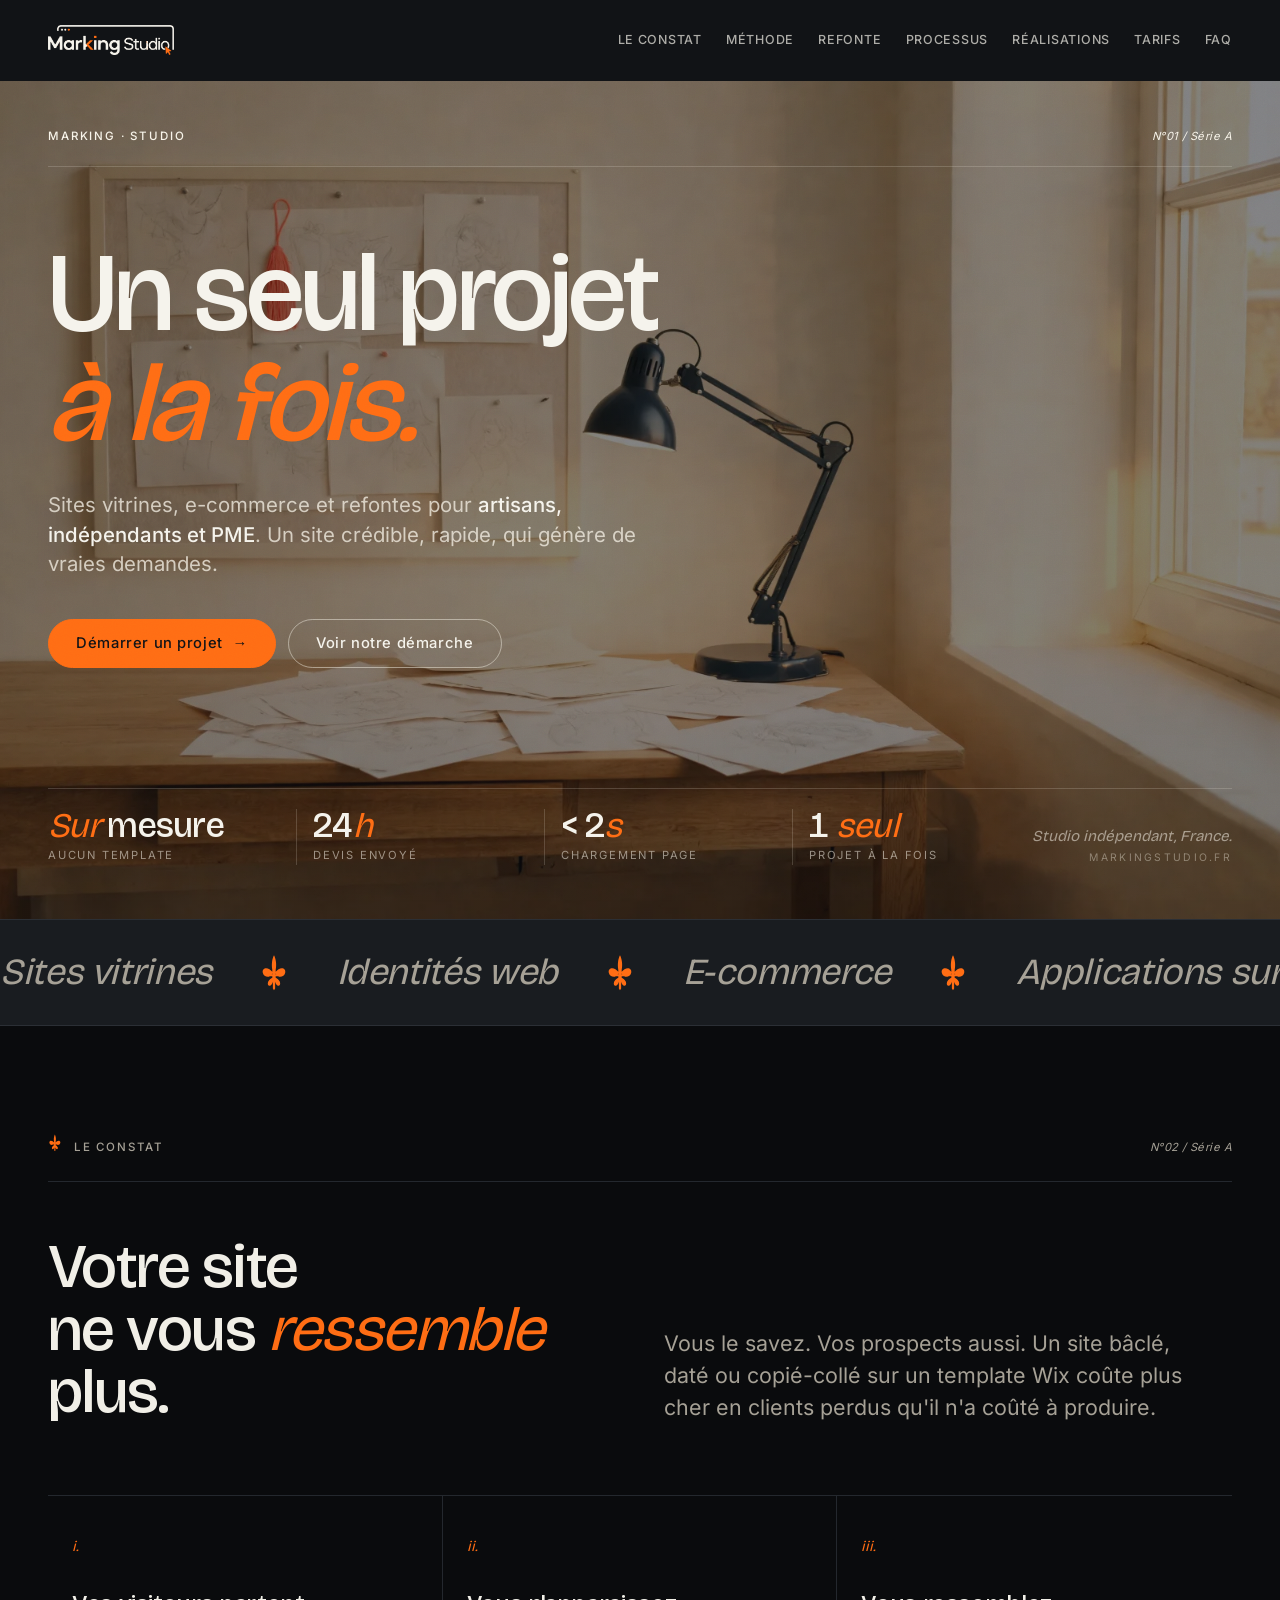
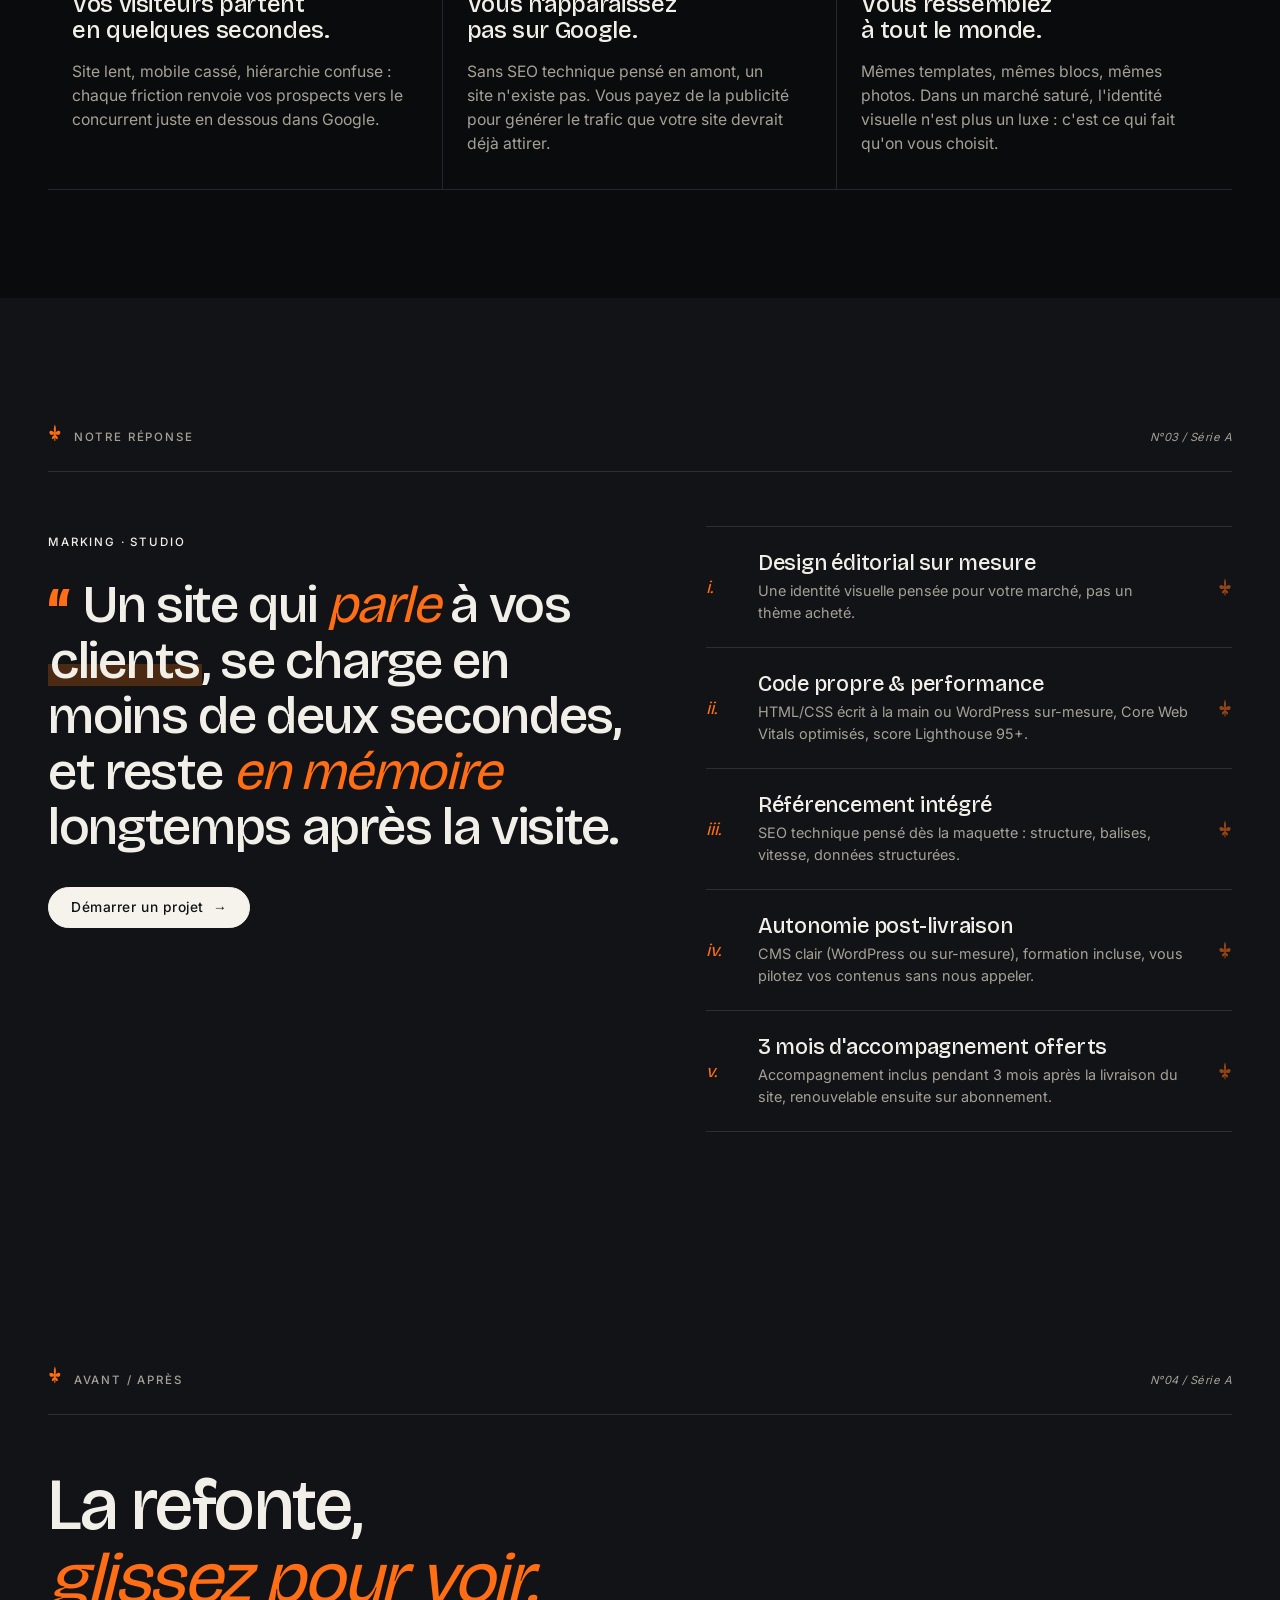
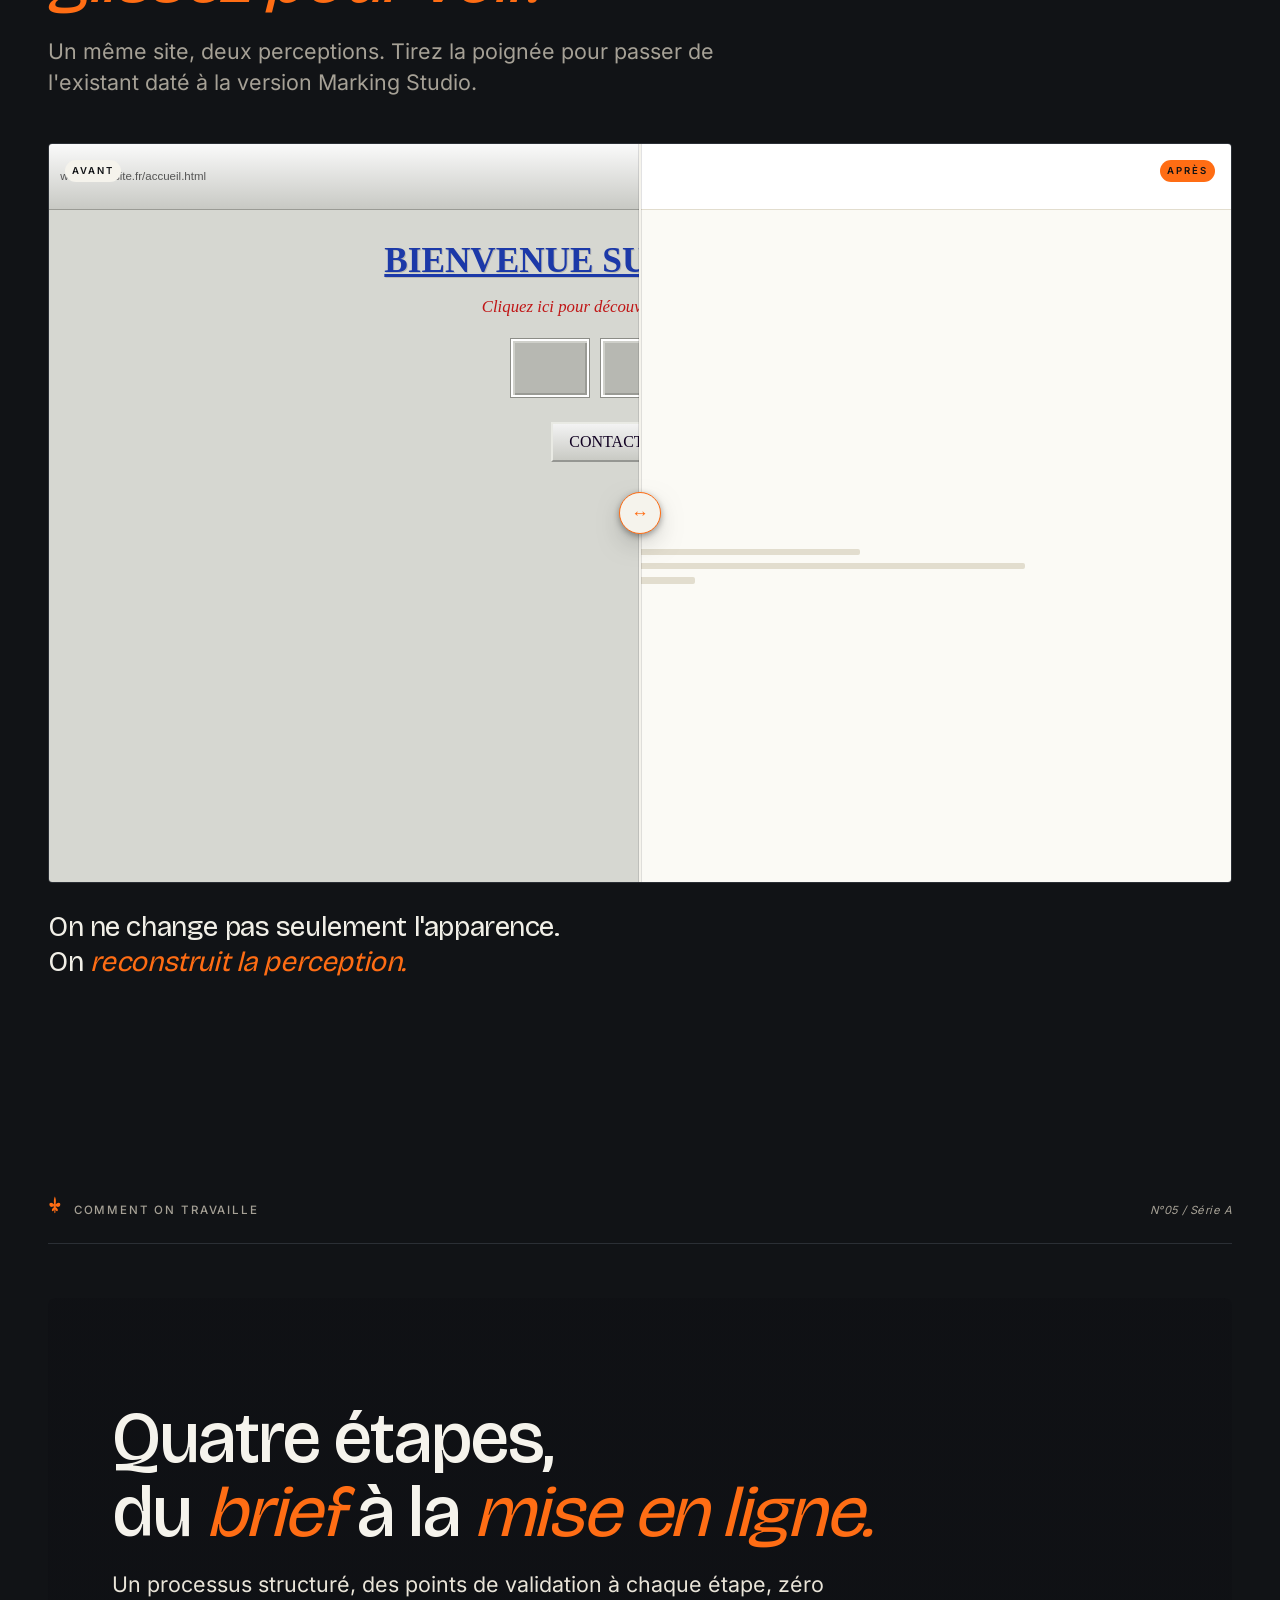
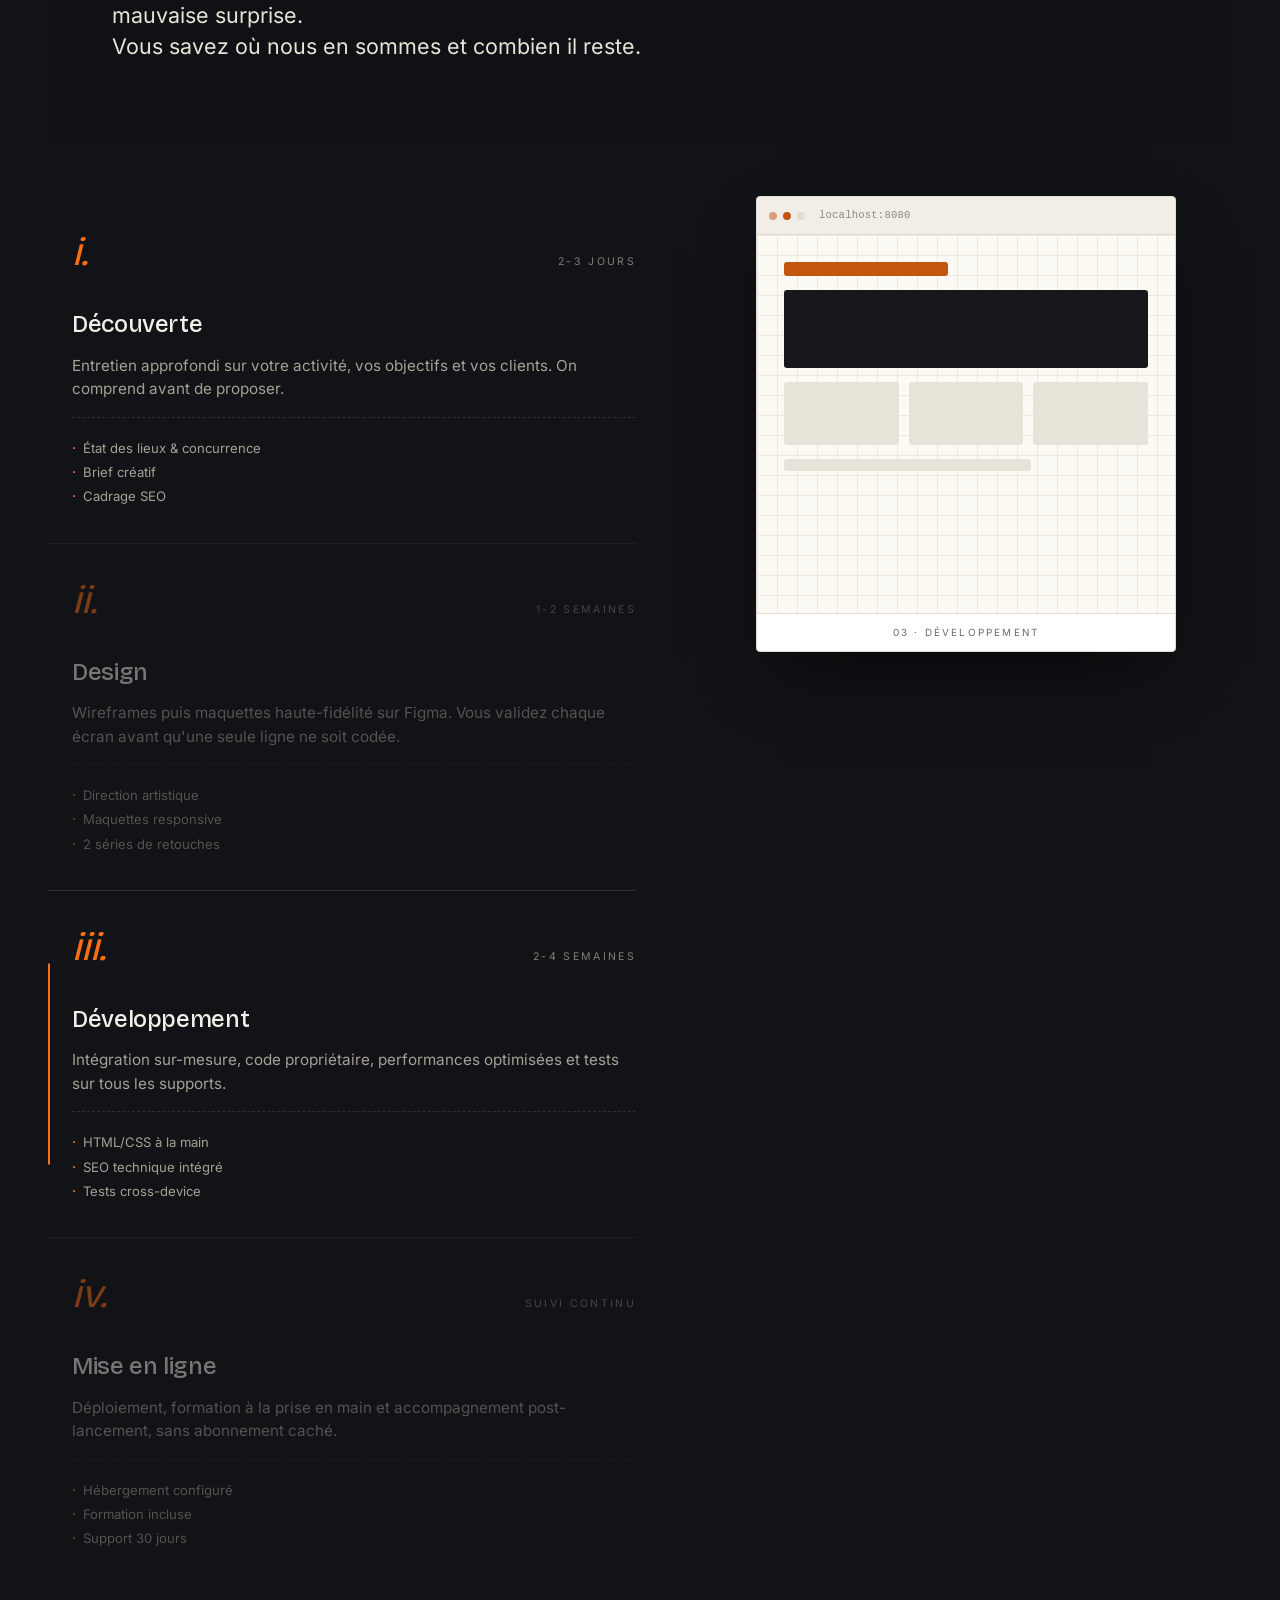
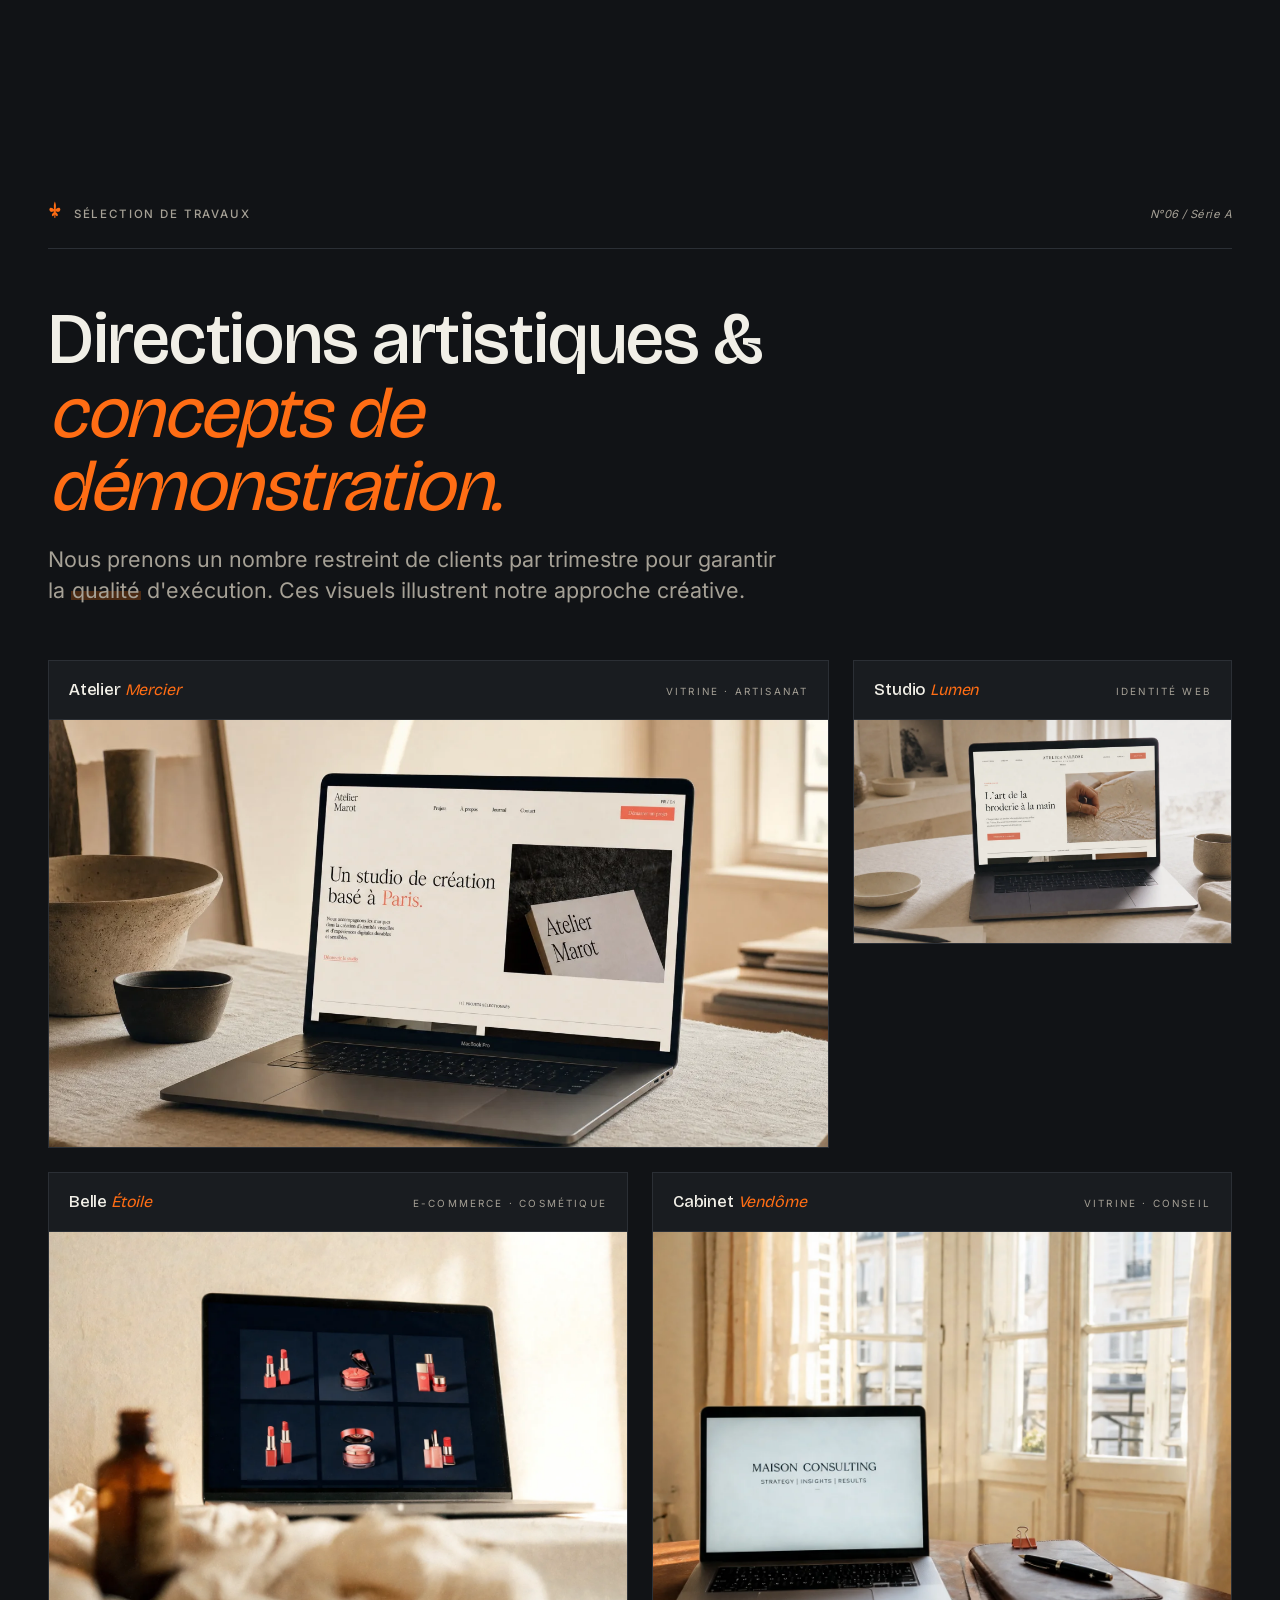
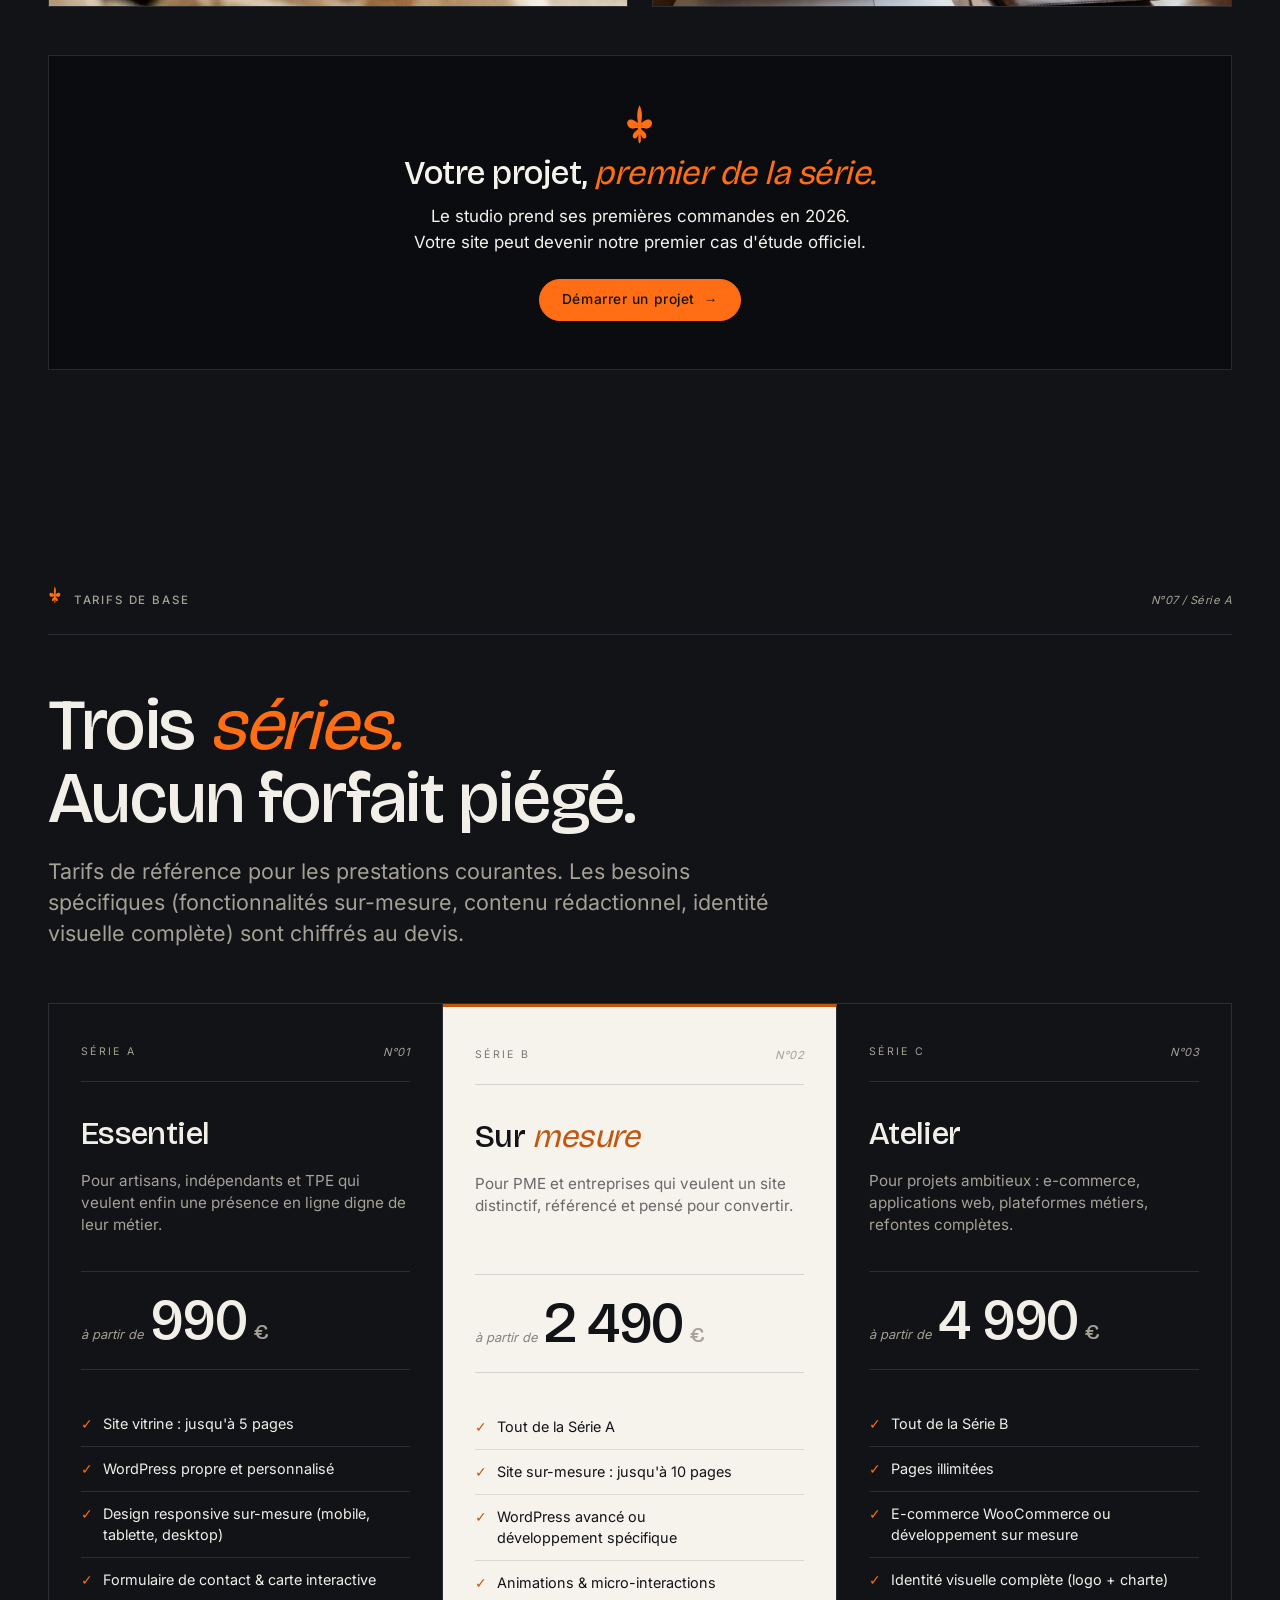
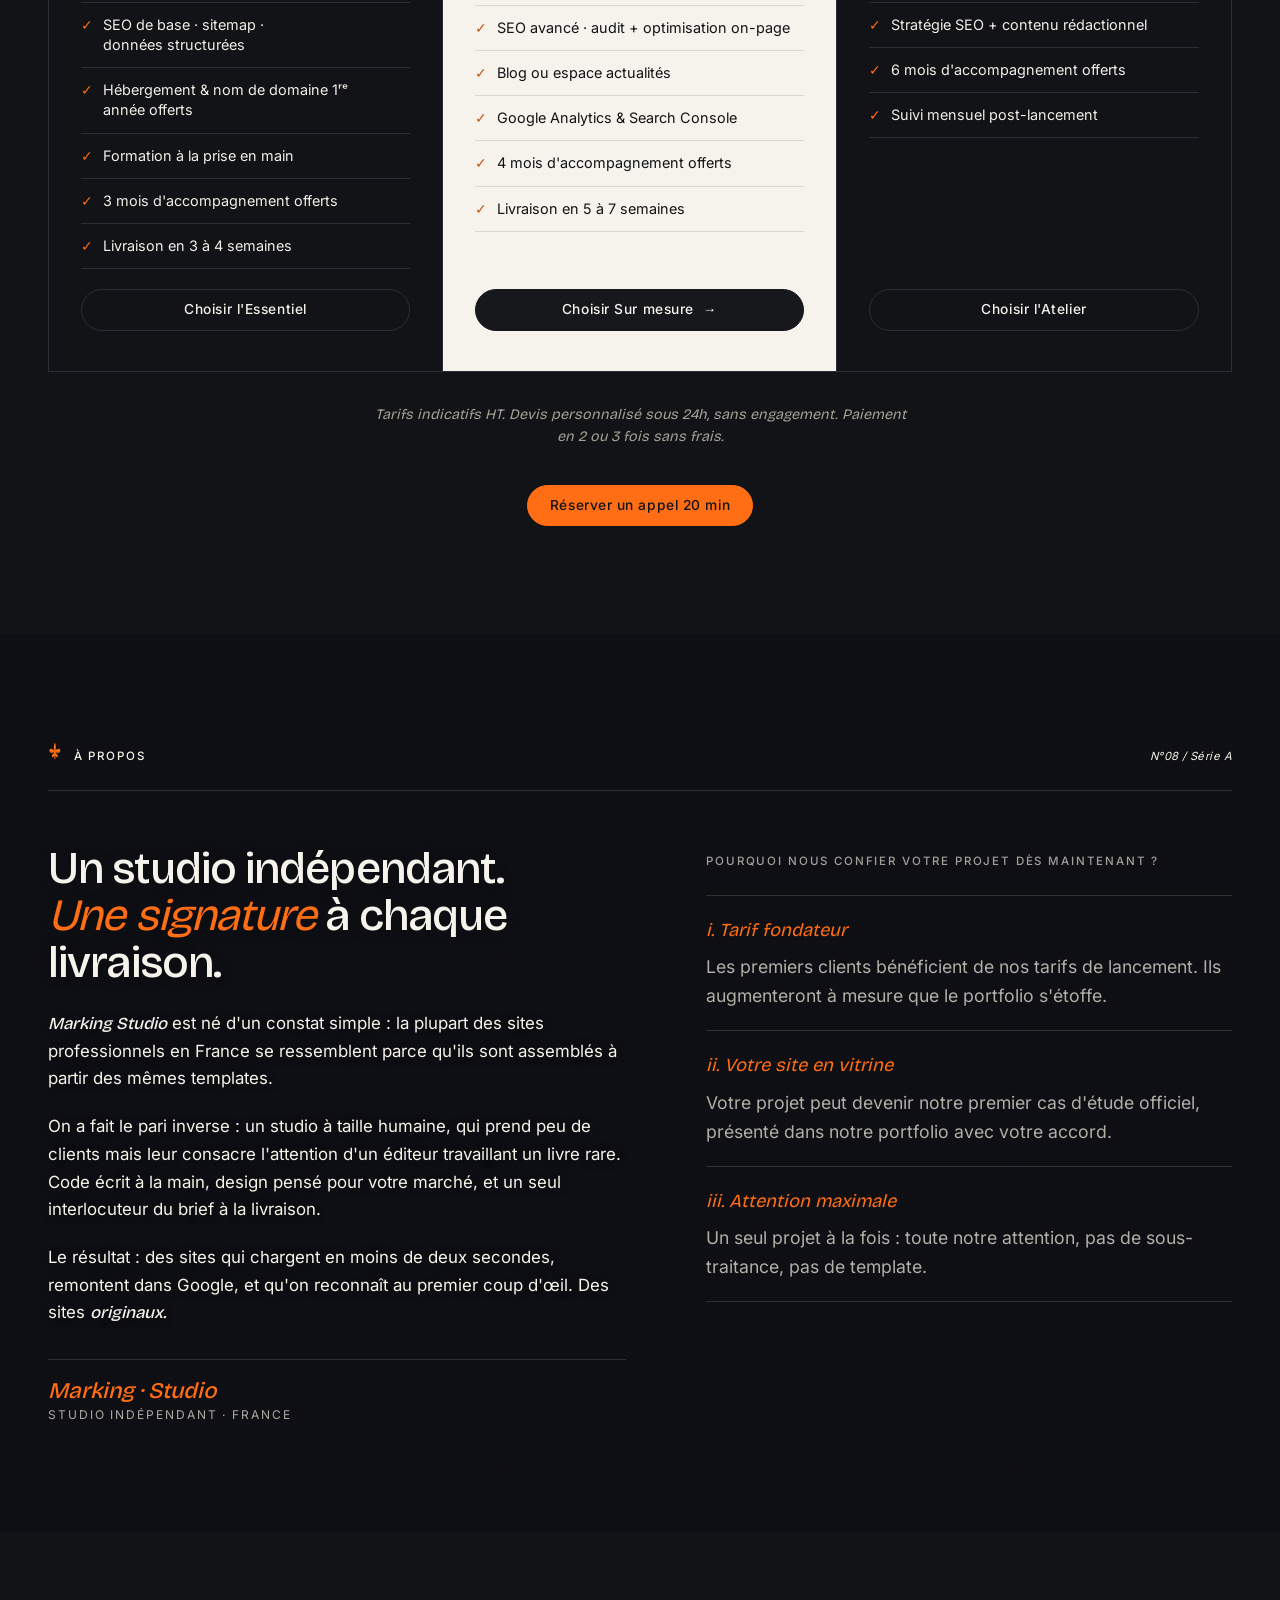
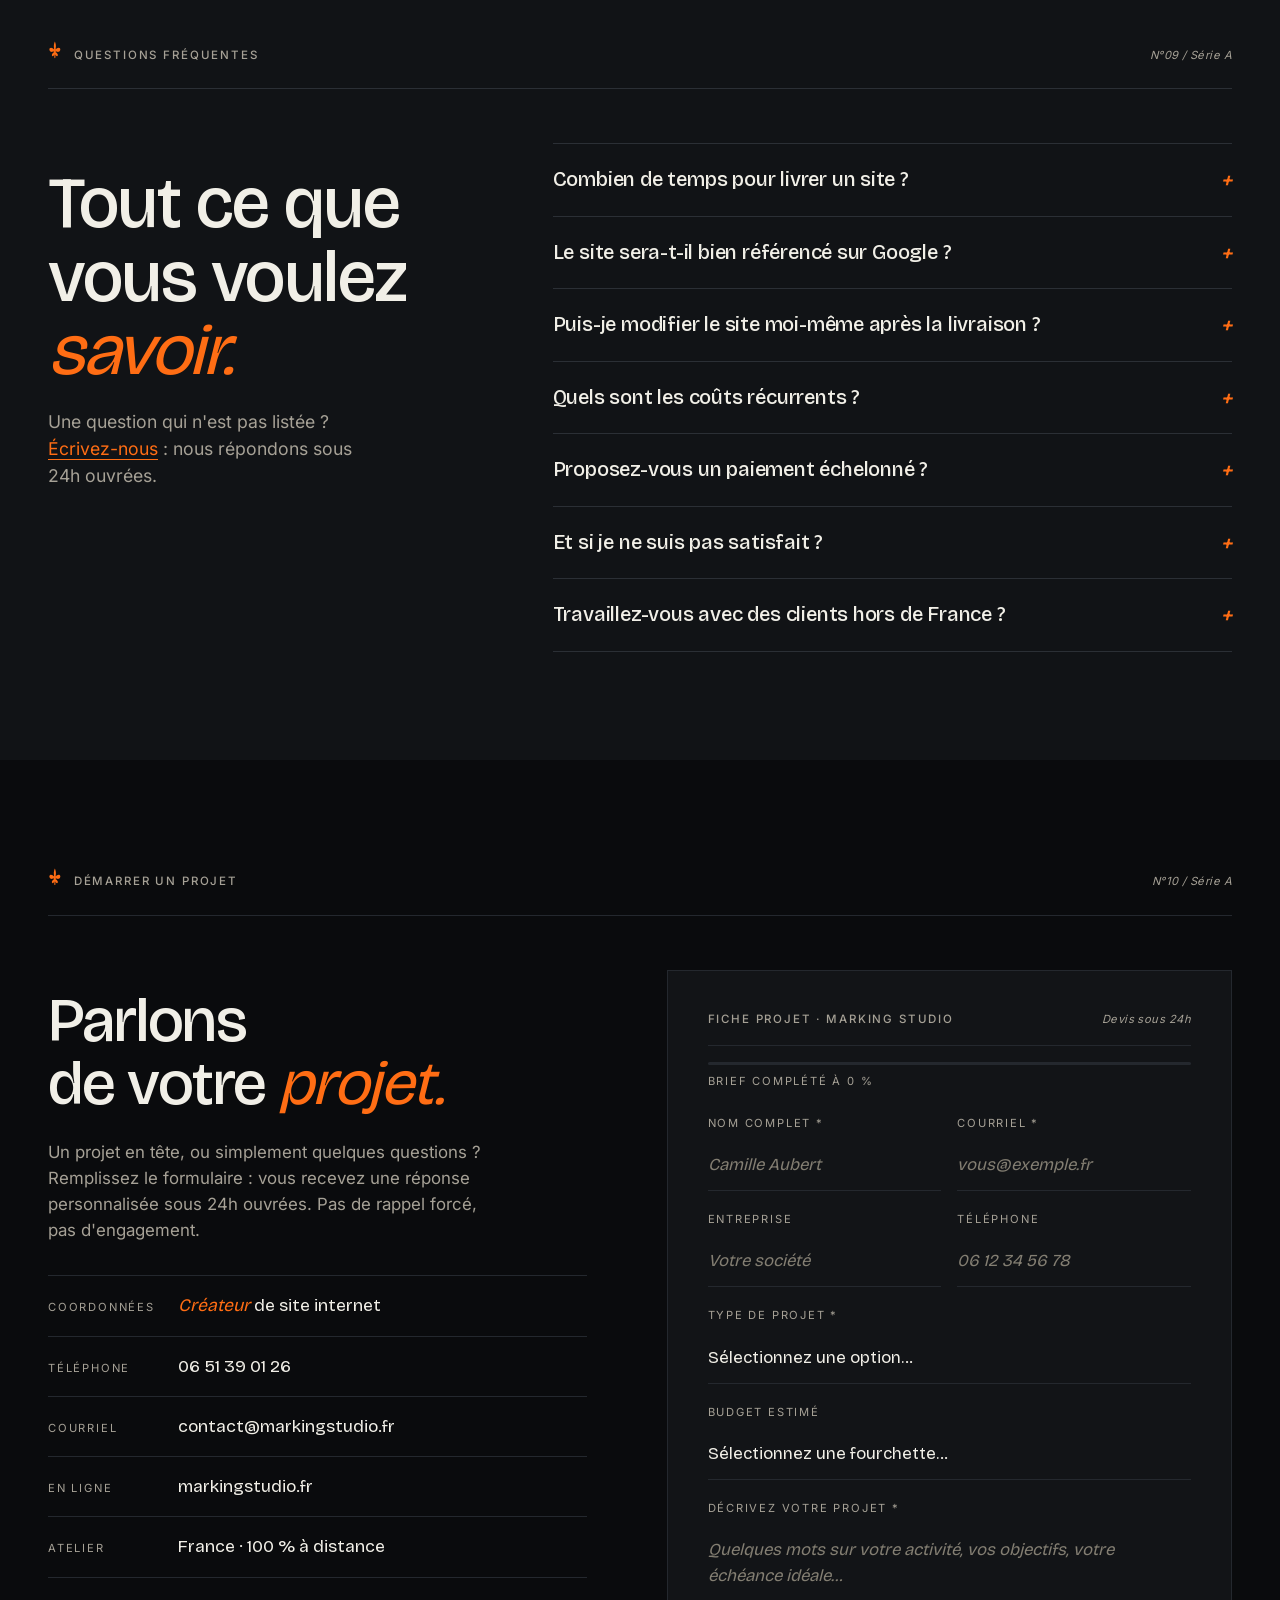
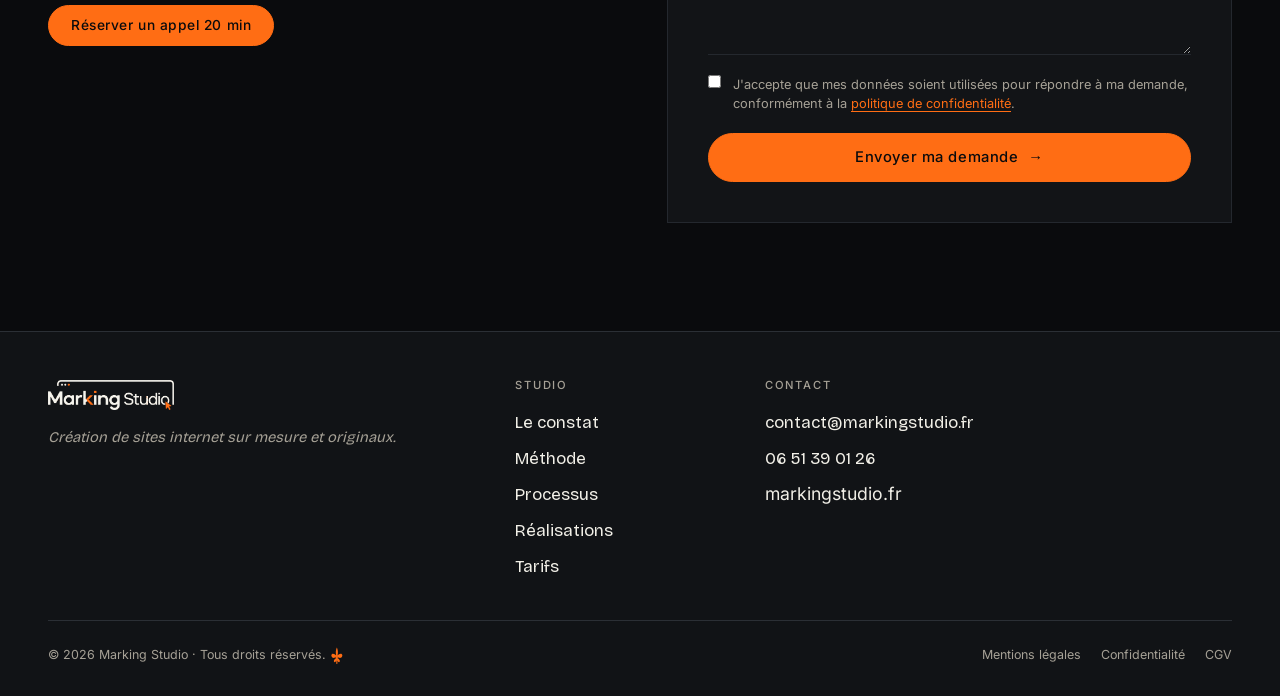
==== commit d359f1c3: "C'est fait. ✅ Le dossier ovh-deploy/ a été entièrement reconstruit à partir des fichiers source actu" ====
--- a/ovh-deploy/index.html
+++ b/ovh-deploy/index.html
@@ -103,9 +103,7 @@
 <header class="header" id="header">
   <div class="container header__inner">
     <a href="#hero" class="logo" aria-label="Marking Studio · Accueil">
-      <span class="logo__mark">Marking</span>
-      <span class="logo__mark-italic">studio</span>
-      <span class="logo__dot">.</span>
+      <img class="logo__img" src="images/logo-markingstudio-dark.png" alt="Marking Studio" width="829" height="198">
     </a>
 
     <nav class="nav" aria-label="Navigation principale">
@@ -1116,9 +1114,7 @@
     <div class="footer__top">
       <div class="footer__brand">
         <a href="#hero" class="logo" aria-label="Marking Studio · Accueil">
-          <span class="logo__mark">Marking</span>
-          <span class="logo__mark-italic">studio</span>
-          <span class="logo__dot">.</span>
+          <img class="logo__img" src="images/logo-markingstudio-dark.png" alt="Marking Studio" width="829" height="198">
         </a>
         <p>
           Création de sites internet sur mesure et originaux.
--- a/ovh-deploy/css/style.css
+++ b/ovh-deploy/css/style.css
@@ -72,6 +72,7 @@
 
 /* Logo — "Marking · Studio" set in the same Didone as the card */
 .logo { display: inline-flex; align-items: baseline; gap: 0.35em; color: var(--text); }
+.logo__img { display: block; height: 30px; width: auto; }
 .logo__mark {
   font-family: var(--font-display);
   font-size: 1.5rem;
@@ -1404,6 +1405,7 @@
   /* Header — compact */
   .header__inner { min-height: 64px; padding-block: 10px; }
   .logo__mark, .logo__mark-italic, .logo__dot { font-size: 1.25rem; }
+  .logo__img { height: 26px; }
 
   /* Mobile menu */
   .mobile-menu { top: 64px; }
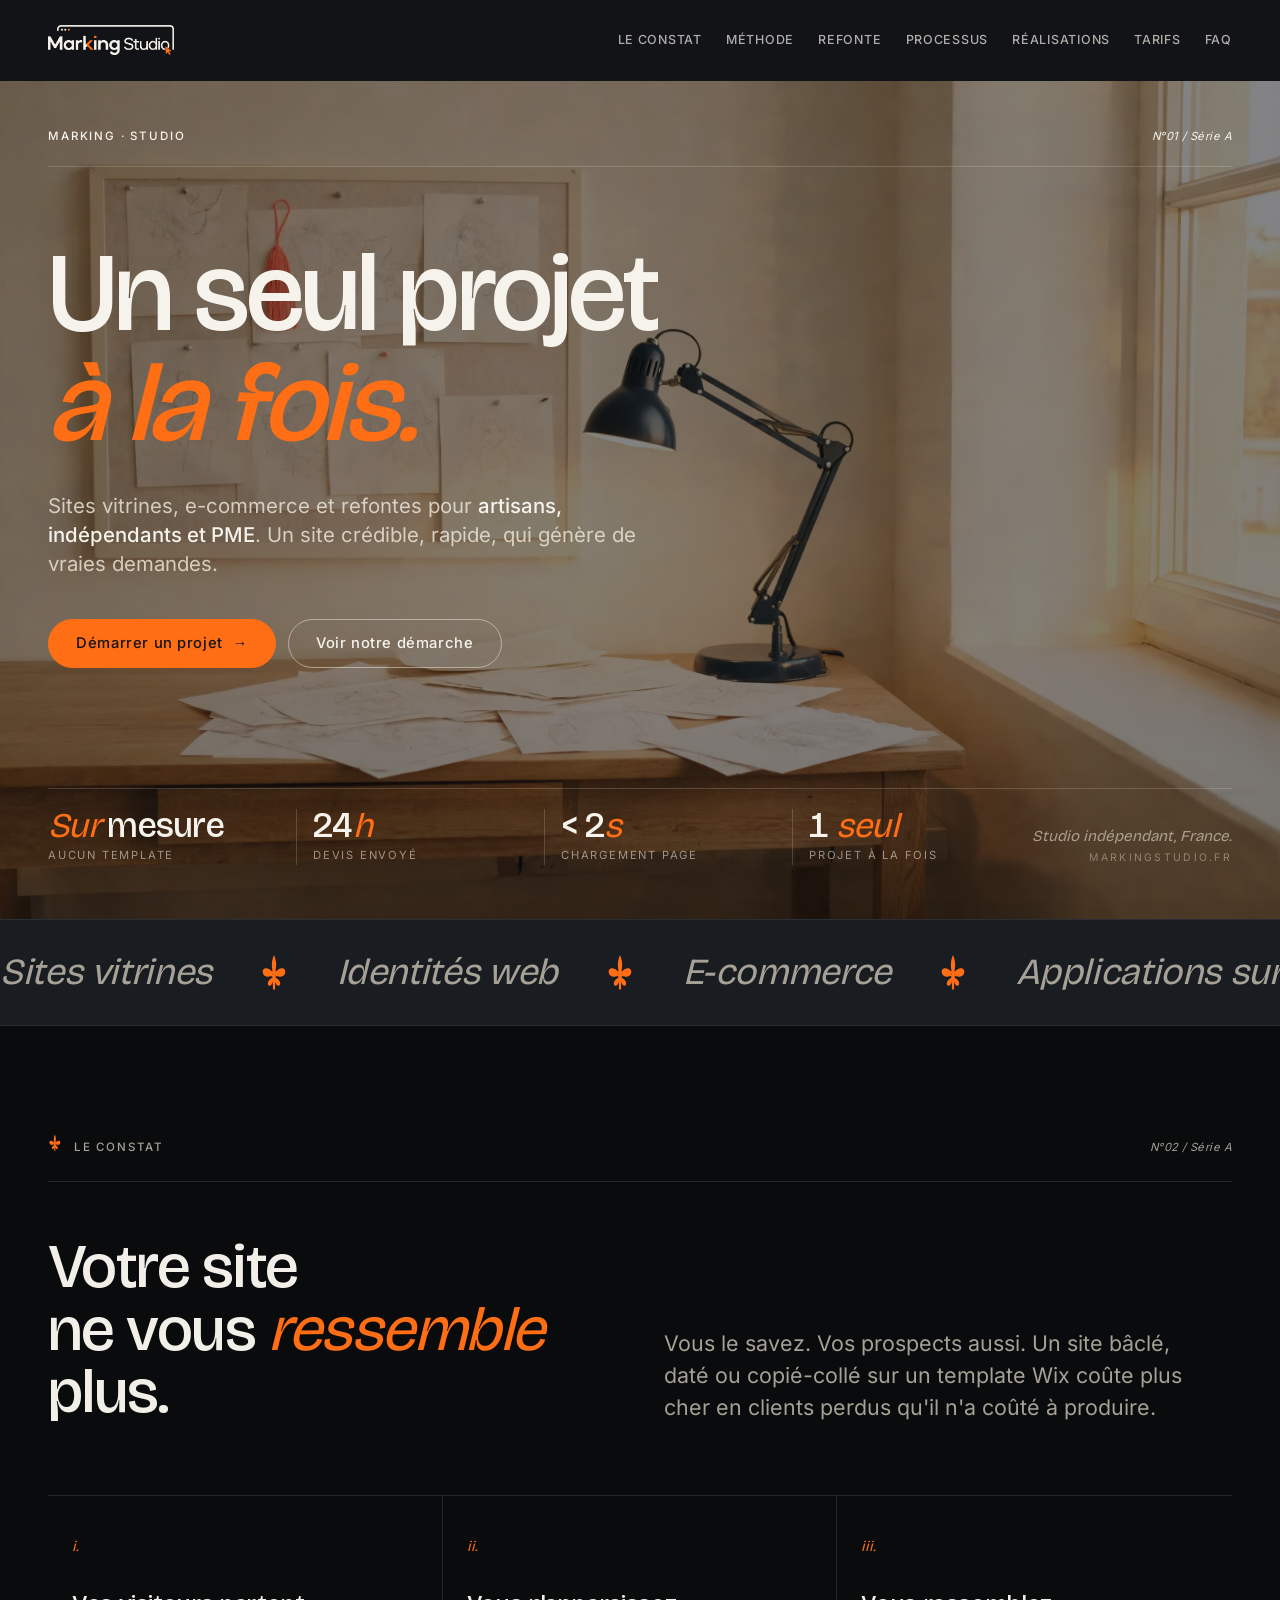
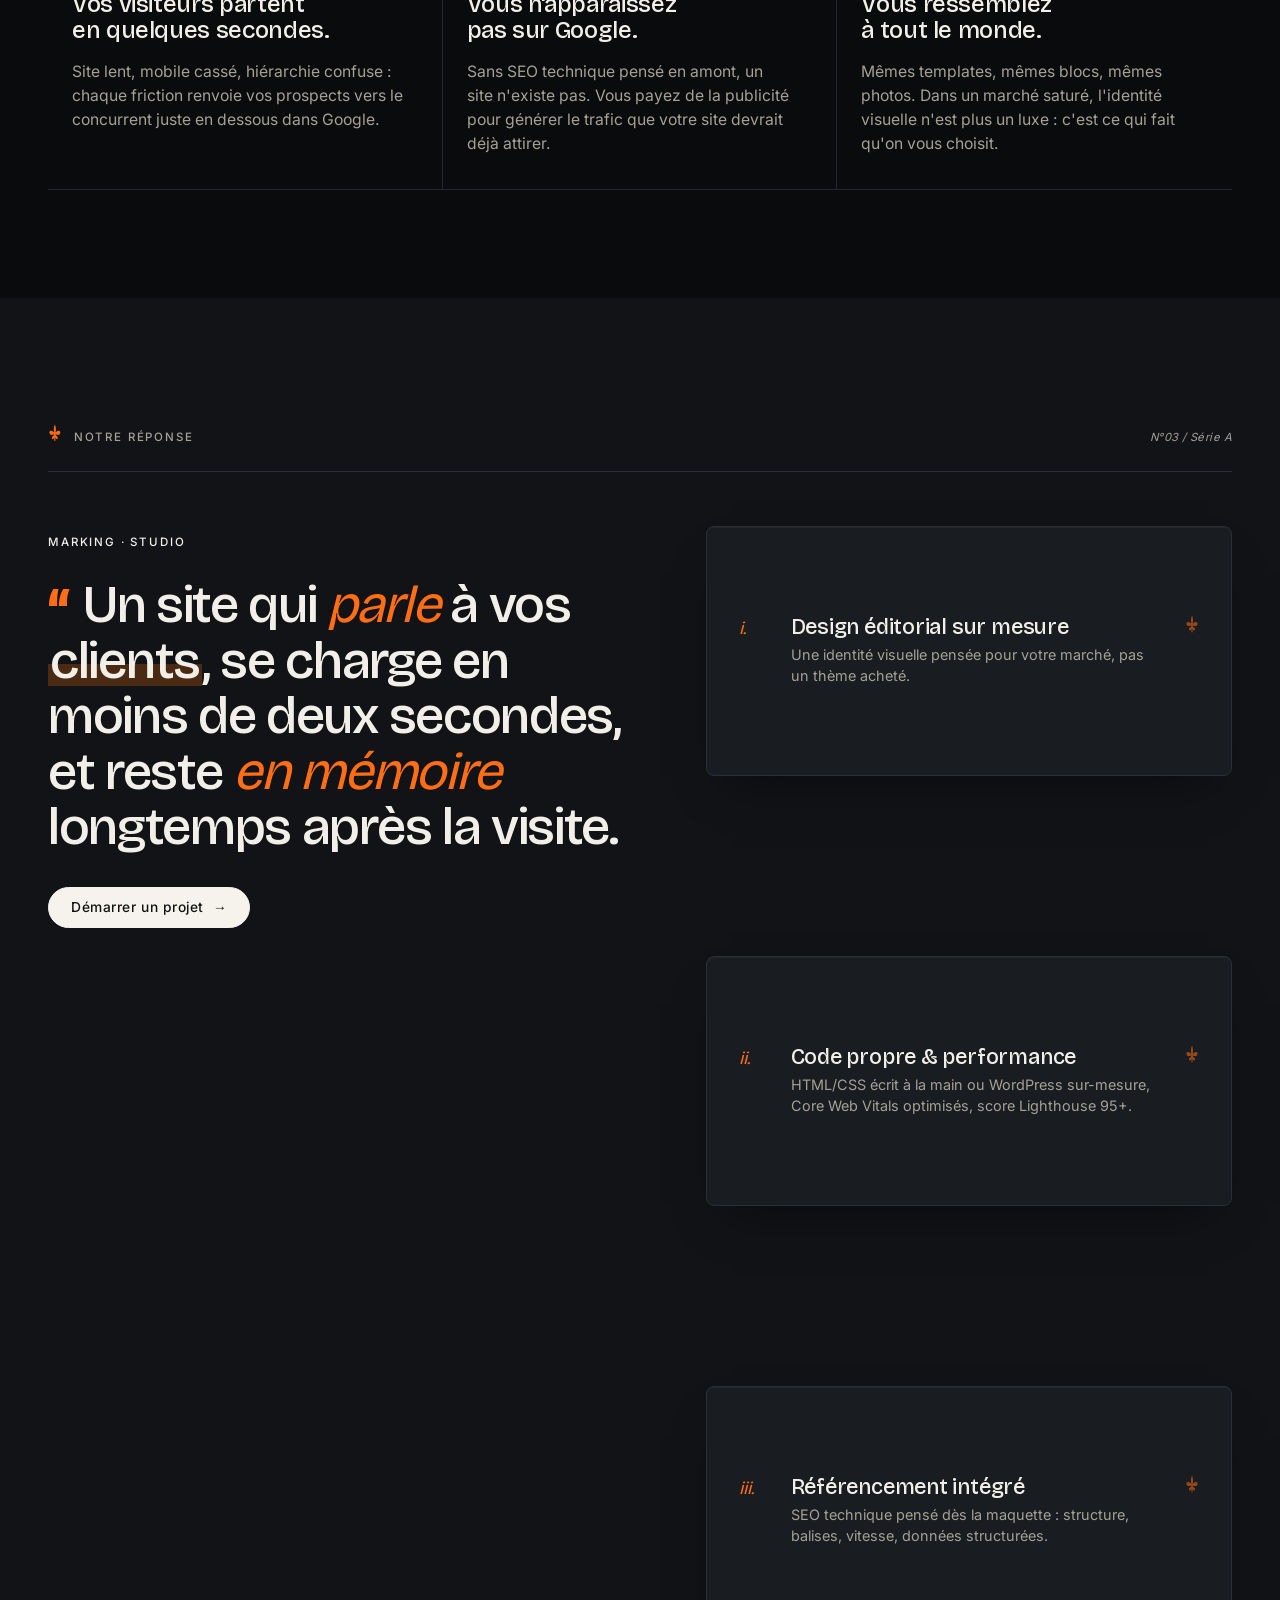
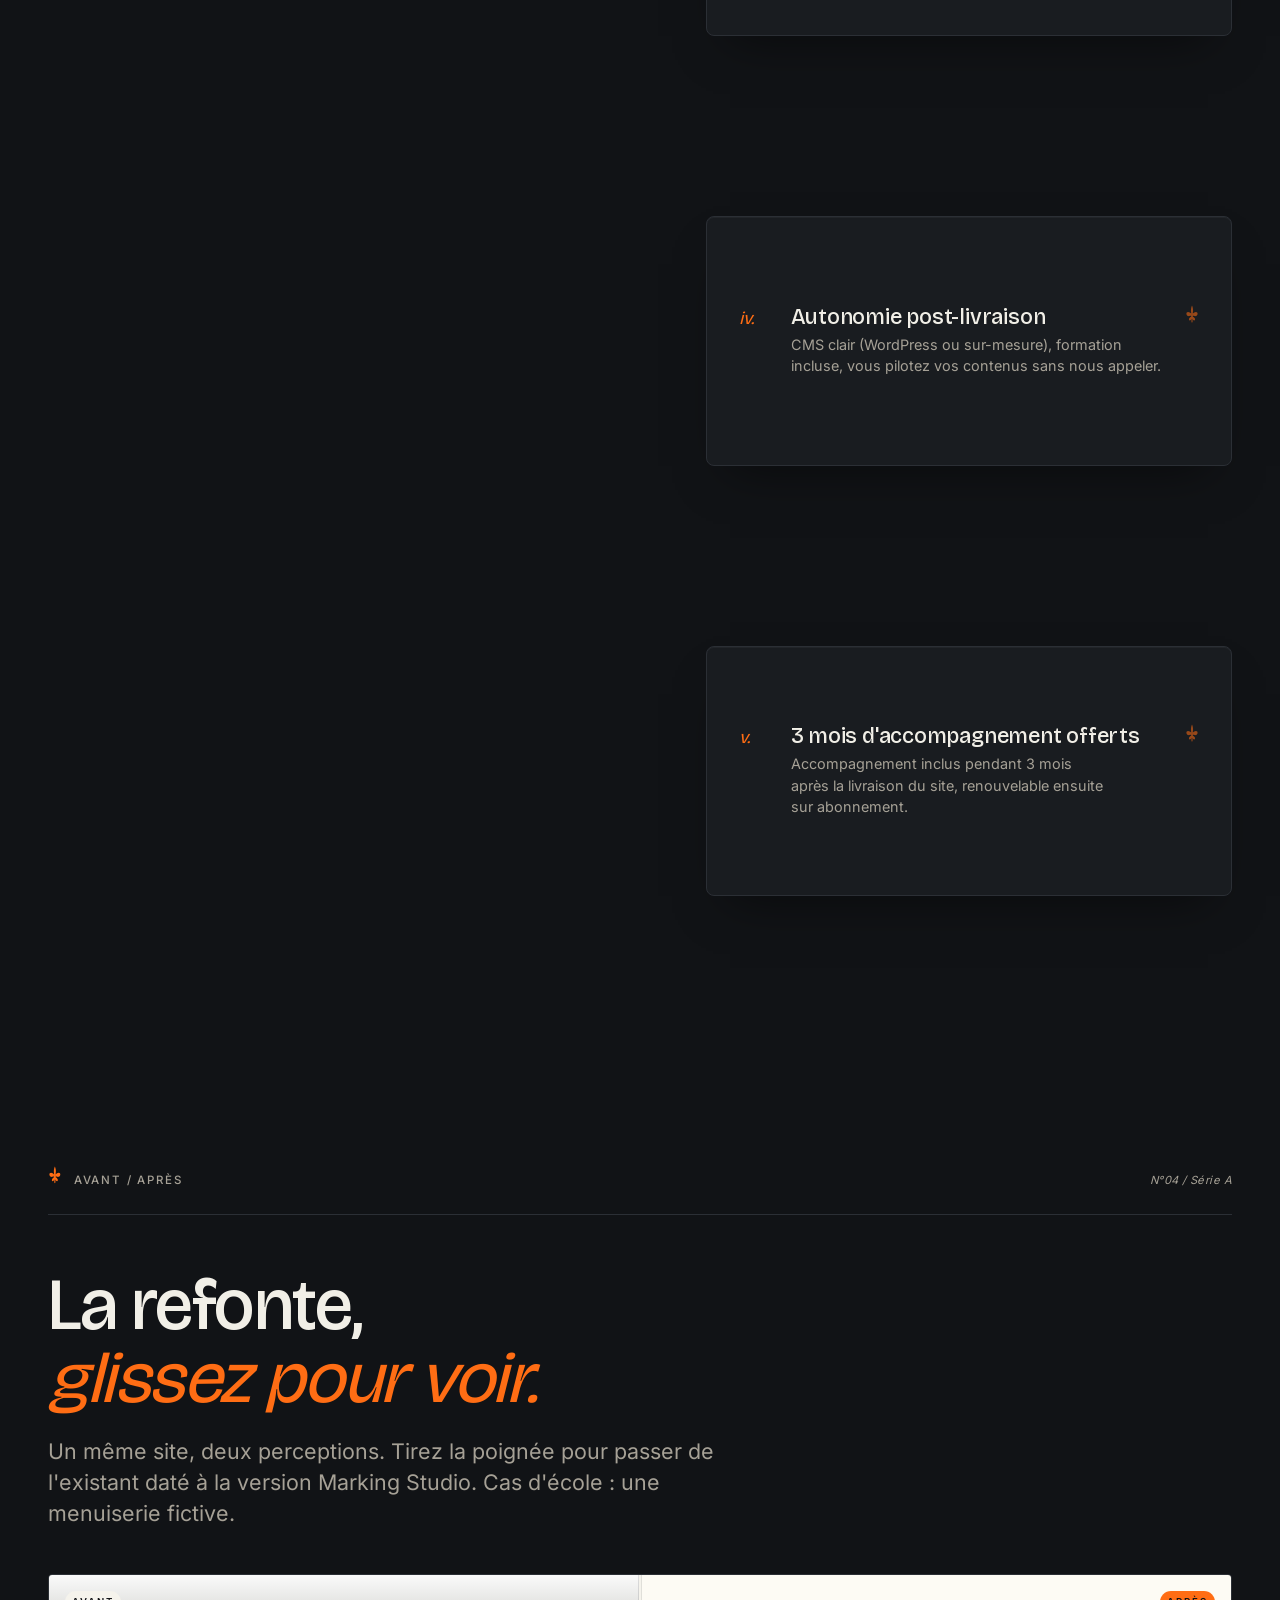
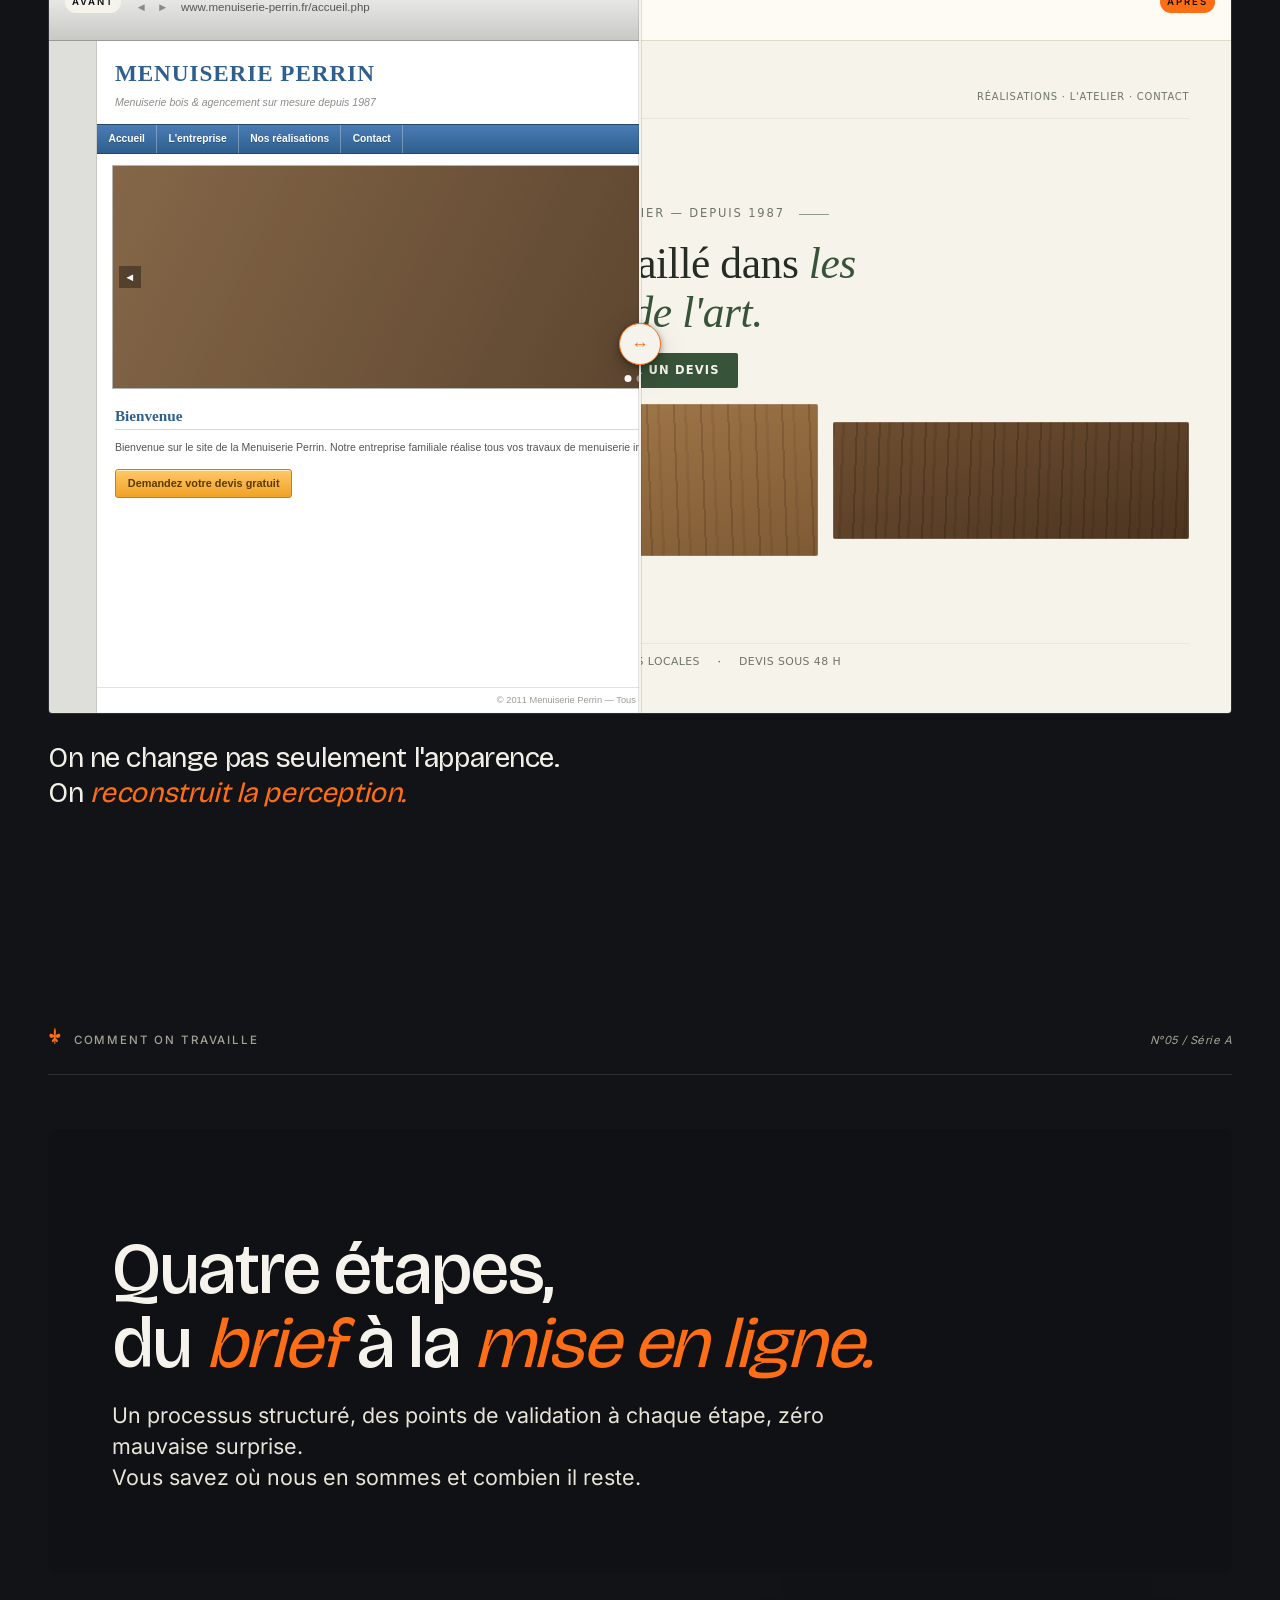
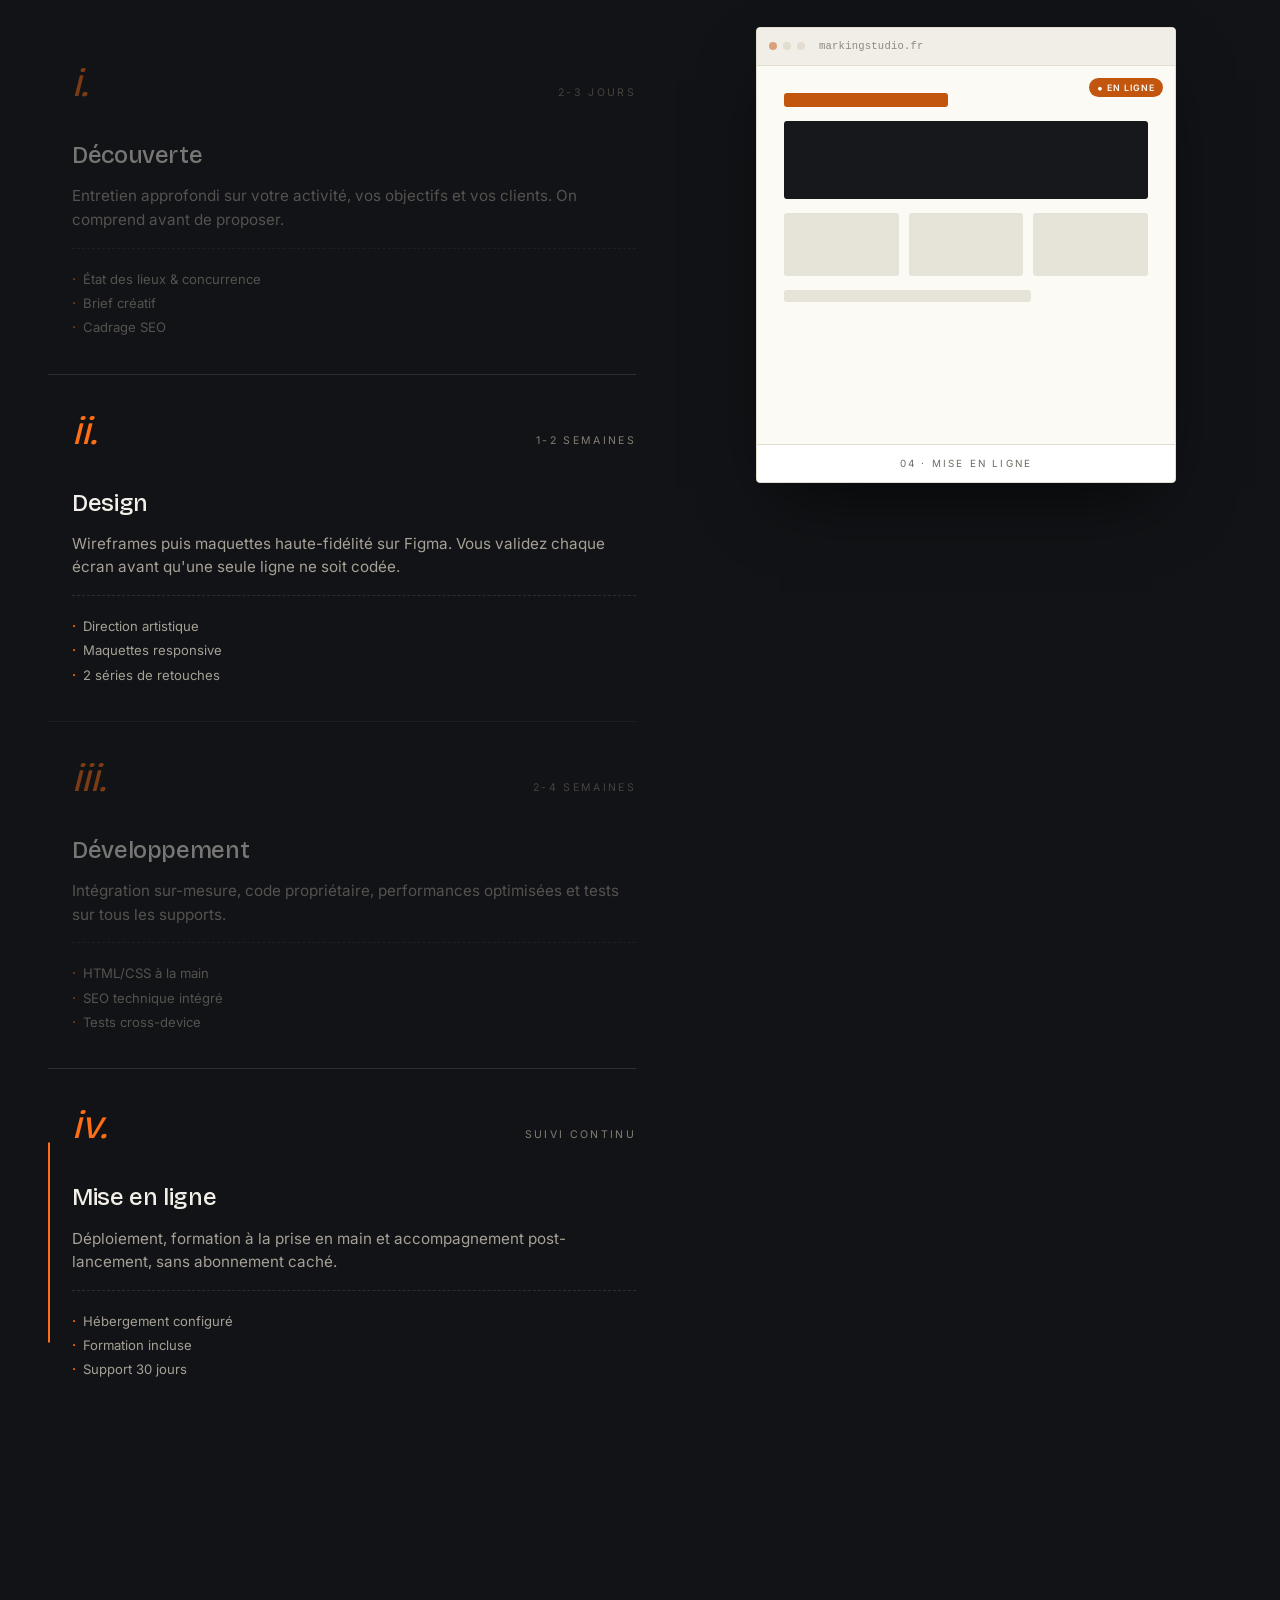
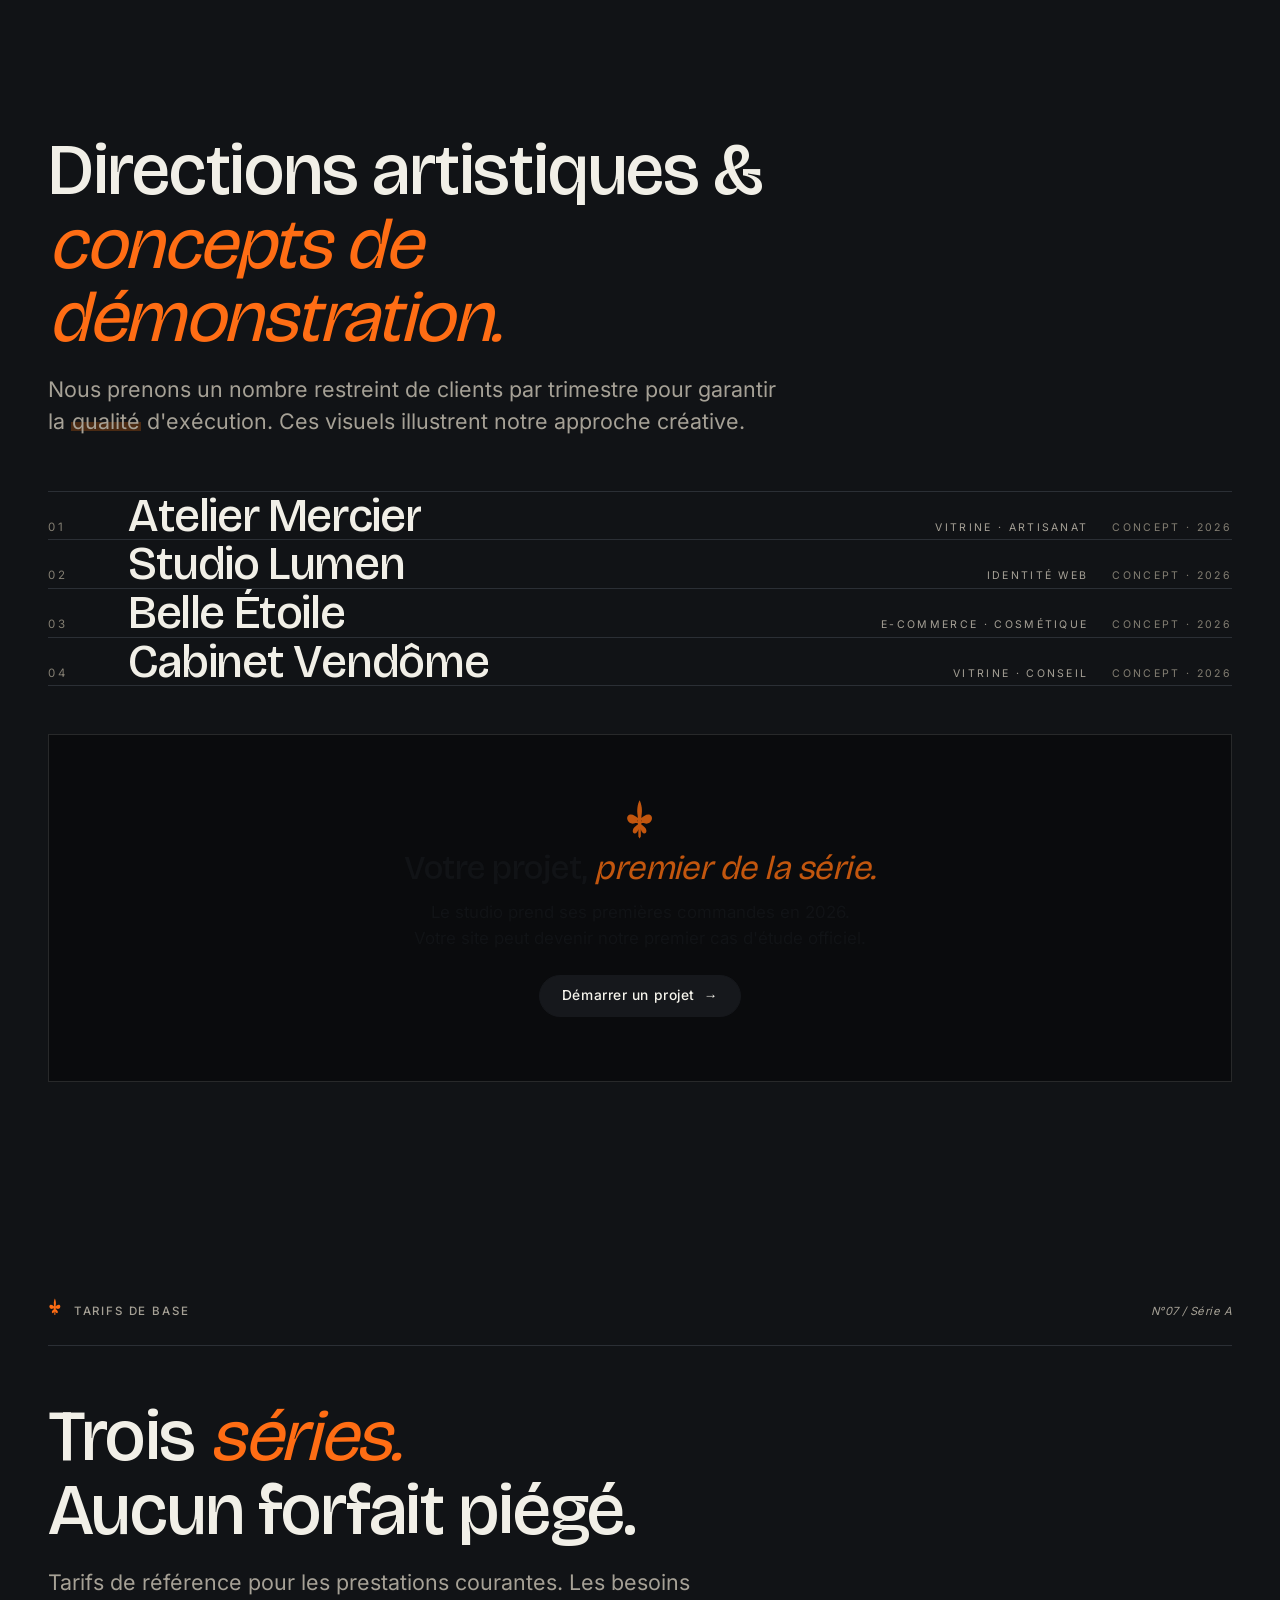
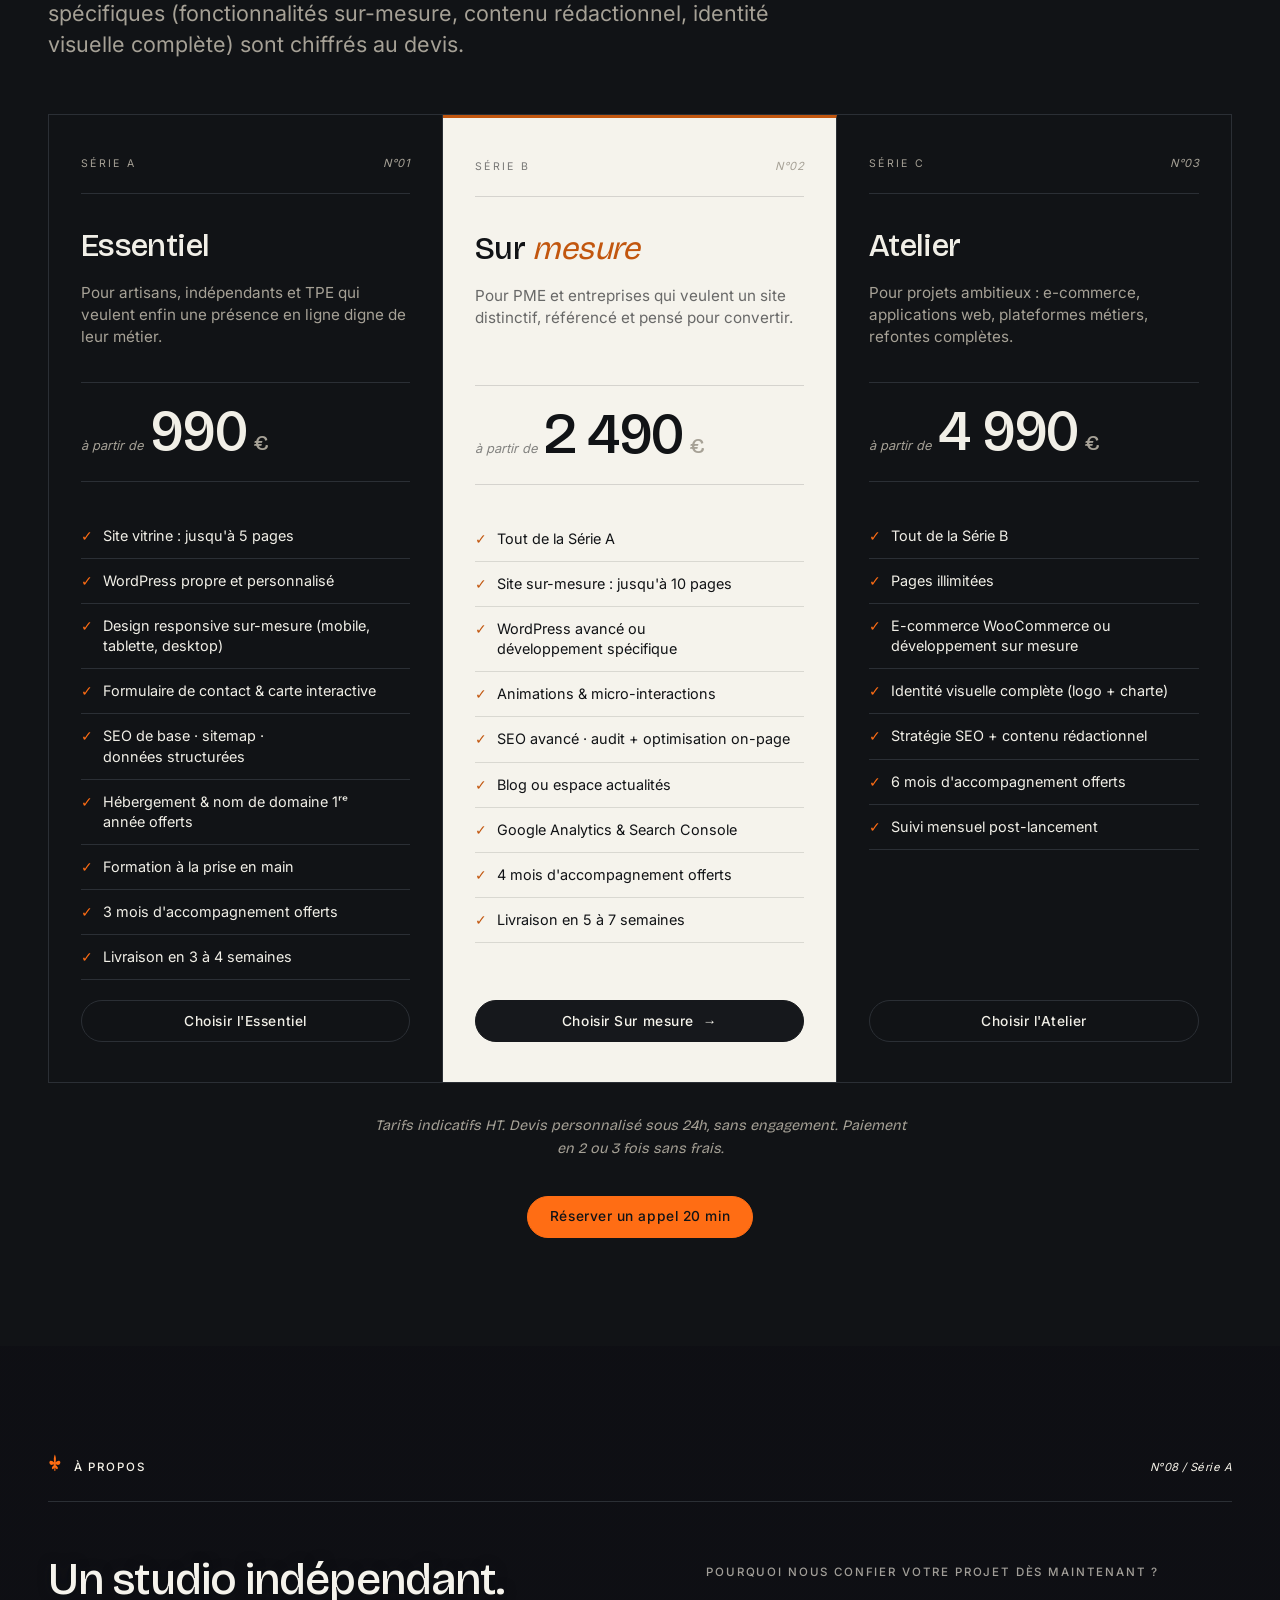
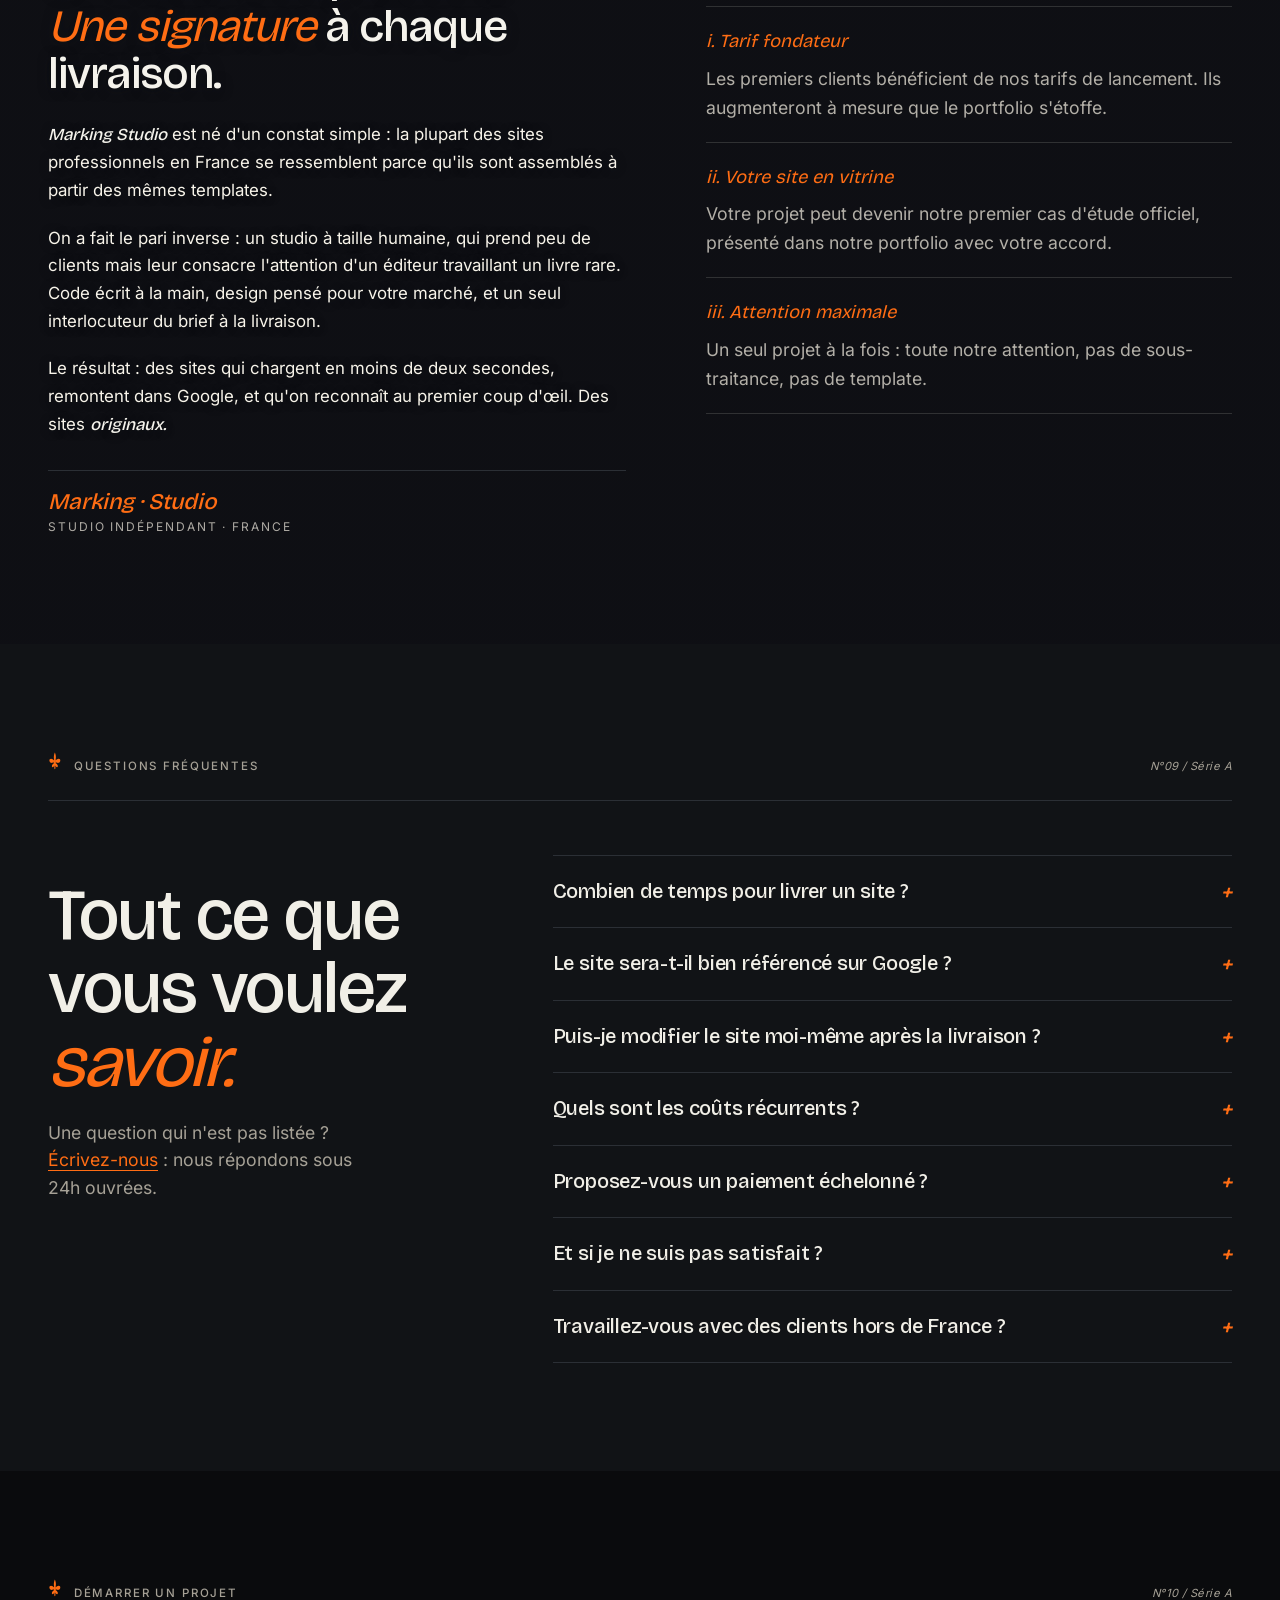
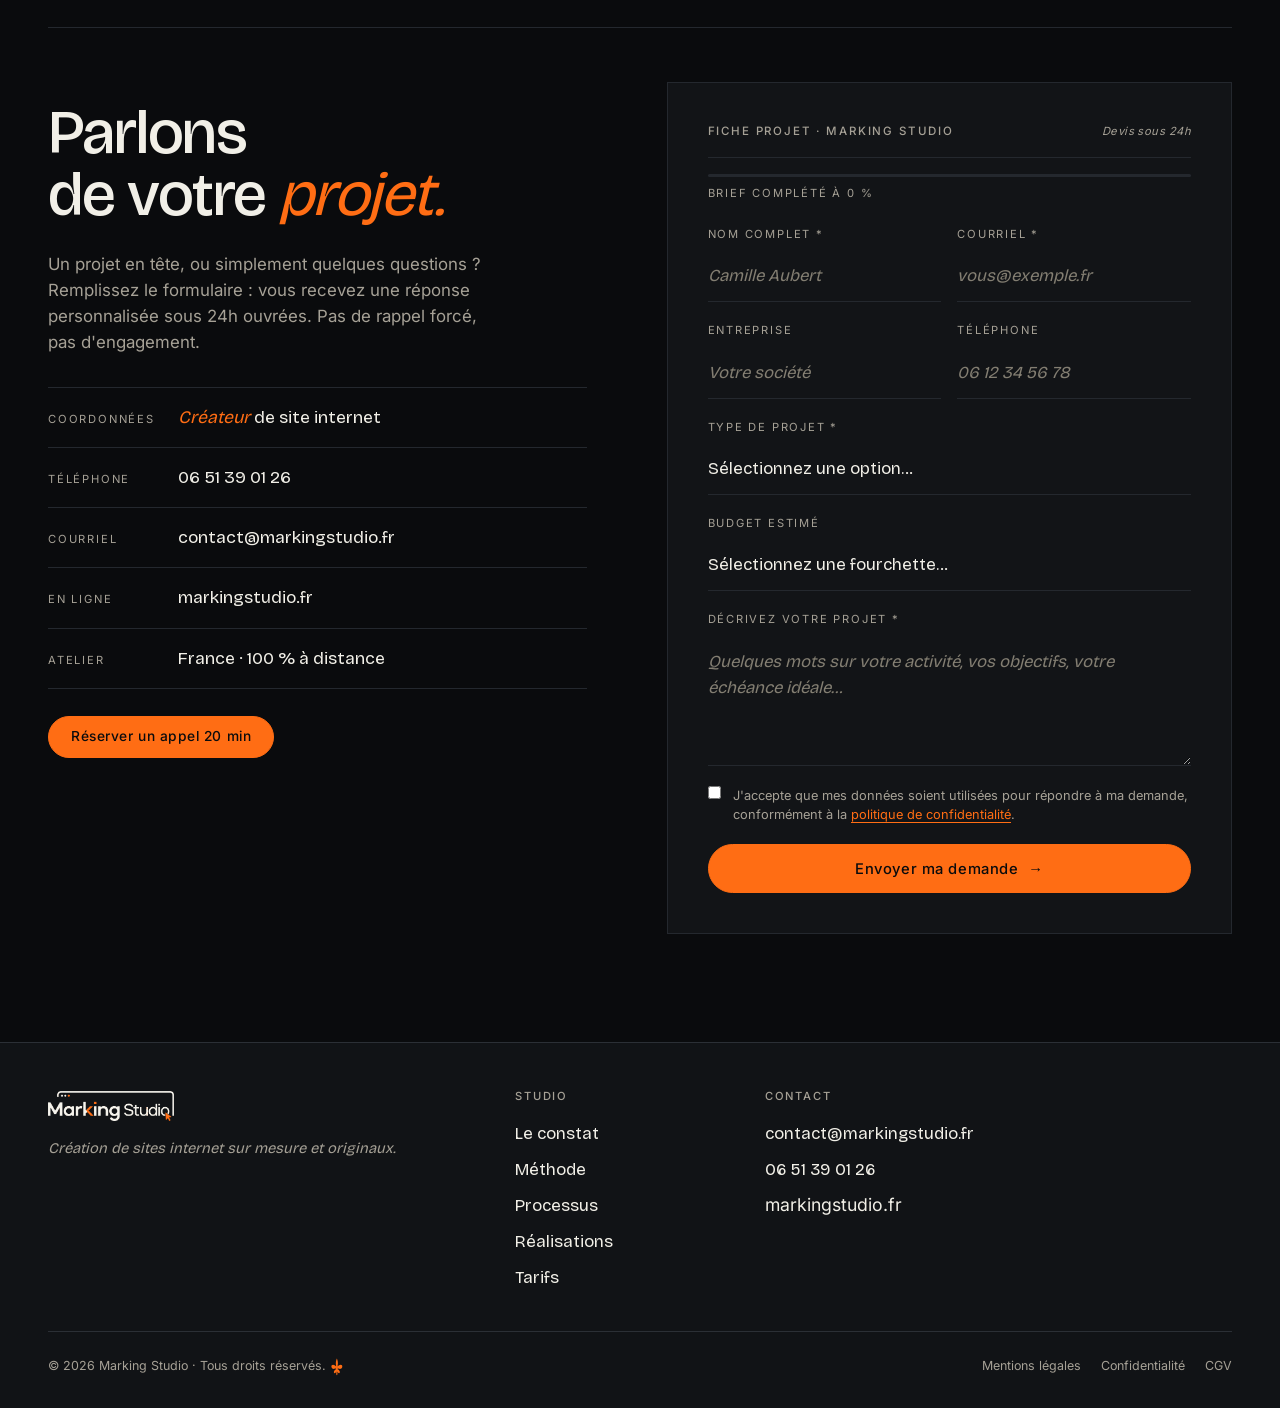
==== commit 44407a23: "C'est fait ✅ — l'animation de cartes empilées façon Wibify est en place sur la section « Notre répon" ====
--- a/ovh-deploy/index.html
+++ b/ovh-deploy/index.html
@@ -312,46 +312,56 @@
       </div>
 
       <div class="answer__col-right reveal">
-        <ul class="answer__list" role="list">
-          <li class="answer-row">
-            <span class="answer-row__num">i.</span>
-            <div class="answer-row__title">
-              Design éditorial sur mesure
-              <small>Une identité visuelle pensée pour votre marché, pas un thème acheté.</small>
-            </div>
-            <span class="answer-row__mark" aria-hidden="true"><svg class="fleur" xmlns="http://www.w3.org/2000/svg" viewBox="0 0 100 130" fill="currentColor" aria-hidden="true"><path d="M50 4 C 47 10 44 18 43 28 C 42 36 42 46 44 56 L 44 62 C 38 56 30 50 22 50 C 14 50 8 56 10 66 C 12 76 22 82 32 80 C 38 78 42 74 44 68 L 44 72 L 28 72 L 28 78 L 44 78 L 44 84 C 40 86 34 90 30 96 C 26 104 28 112 34 112 C 40 112 44 106 46 98 L 46 122 L 50 128 L 54 122 L 54 98 C 56 106 60 112 66 112 C 72 112 74 104 70 96 C 66 90 60 86 56 84 L 56 78 L 72 78 L 72 72 L 56 72 L 56 68 C 58 74 62 78 68 80 C 78 82 88 76 90 66 C 92 56 86 50 78 50 C 70 50 62 56 56 62 L 56 56 C 58 46 58 36 57 28 C 56 18 53 10 50 4 Z"/></svg></span>
+        <ul class="answer-stack" role="list">
+          <li class="answer-stack__pin" style="--i:0">
+            <div class="answer-card">
+              <span class="answer-card__num">i.</span>
+              <div class="answer-card__title">
+                Design éditorial sur mesure
+                <small>Une identité visuelle pensée pour votre marché, pas un thème acheté.</small>
+              </div>
+              <span class="answer-card__mark" aria-hidden="true"><svg class="fleur" xmlns="http://www.w3.org/2000/svg" viewBox="0 0 100 130" fill="currentColor" aria-hidden="true"><path d="M50 4 C 47 10 44 18 43 28 C 42 36 42 46 44 56 L 44 62 C 38 56 30 50 22 50 C 14 50 8 56 10 66 C 12 76 22 82 32 80 C 38 78 42 74 44 68 L 44 72 L 28 72 L 28 78 L 44 78 L 44 84 C 40 86 34 90 30 96 C 26 104 28 112 34 112 C 40 112 44 106 46 98 L 46 122 L 50 128 L 54 122 L 54 98 C 56 106 60 112 66 112 C 72 112 74 104 70 96 C 66 90 60 86 56 84 L 56 78 L 72 78 L 72 72 L 56 72 L 56 68 C 58 74 62 78 68 80 C 78 82 88 76 90 66 C 92 56 86 50 78 50 C 70 50 62 56 56 62 L 56 56 C 58 46 58 36 57 28 C 56 18 53 10 50 4 Z"/></svg></span>
+            </div>
           </li>
-          <li class="answer-row">
-            <span class="answer-row__num">ii.</span>
-            <div class="answer-row__title">
-              Code propre &amp; performance
-              <small>HTML/CSS écrit à la main ou WordPress sur-mesure, Core Web Vitals optimisés, score Lighthouse 95+.</small>
-            </div>
-            <span class="answer-row__mark" aria-hidden="true"><svg class="fleur" xmlns="http://www.w3.org/2000/svg" viewBox="0 0 100 130" fill="currentColor" aria-hidden="true"><path d="M50 4 C 47 10 44 18 43 28 C 42 36 42 46 44 56 L 44 62 C 38 56 30 50 22 50 C 14 50 8 56 10 66 C 12 76 22 82 32 80 C 38 78 42 74 44 68 L 44 72 L 28 72 L 28 78 L 44 78 L 44 84 C 40 86 34 90 30 96 C 26 104 28 112 34 112 C 40 112 44 106 46 98 L 46 122 L 50 128 L 54 122 L 54 98 C 56 106 60 112 66 112 C 72 112 74 104 70 96 C 66 90 60 86 56 84 L 56 78 L 72 78 L 72 72 L 56 72 L 56 68 C 58 74 62 78 68 80 C 78 82 88 76 90 66 C 92 56 86 50 78 50 C 70 50 62 56 56 62 L 56 56 C 58 46 58 36 57 28 C 56 18 53 10 50 4 Z"/></svg></span>
+          <li class="answer-stack__pin" style="--i:1">
+            <div class="answer-card">
+              <span class="answer-card__num">ii.</span>
+              <div class="answer-card__title">
+                Code propre &amp; performance
+                <small>HTML/CSS écrit à la main ou WordPress sur-mesure, Core Web Vitals optimisés, score Lighthouse 95+.</small>
+              </div>
+              <span class="answer-card__mark" aria-hidden="true"><svg class="fleur" xmlns="http://www.w3.org/2000/svg" viewBox="0 0 100 130" fill="currentColor" aria-hidden="true"><path d="M50 4 C 47 10 44 18 43 28 C 42 36 42 46 44 56 L 44 62 C 38 56 30 50 22 50 C 14 50 8 56 10 66 C 12 76 22 82 32 80 C 38 78 42 74 44 68 L 44 72 L 28 72 L 28 78 L 44 78 L 44 84 C 40 86 34 90 30 96 C 26 104 28 112 34 112 C 40 112 44 106 46 98 L 46 122 L 50 128 L 54 122 L 54 98 C 56 106 60 112 66 112 C 72 112 74 104 70 96 C 66 90 60 86 56 84 L 56 78 L 72 78 L 72 72 L 56 72 L 56 68 C 58 74 62 78 68 80 C 78 82 88 76 90 66 C 92 56 86 50 78 50 C 70 50 62 56 56 62 L 56 56 C 58 46 58 36 57 28 C 56 18 53 10 50 4 Z"/></svg></span>
+            </div>
           </li>
-          <li class="answer-row">
-            <span class="answer-row__num">iii.</span>
-            <div class="answer-row__title">
-              Référencement intégré
-              <small>SEO technique pensé dès la maquette : structure, balises, vitesse, données structurées.</small>
-            </div>
-            <span class="answer-row__mark" aria-hidden="true"><svg class="fleur" xmlns="http://www.w3.org/2000/svg" viewBox="0 0 100 130" fill="currentColor" aria-hidden="true"><path d="M50 4 C 47 10 44 18 43 28 C 42 36 42 46 44 56 L 44 62 C 38 56 30 50 22 50 C 14 50 8 56 10 66 C 12 76 22 82 32 80 C 38 78 42 74 44 68 L 44 72 L 28 72 L 28 78 L 44 78 L 44 84 C 40 86 34 90 30 96 C 26 104 28 112 34 112 C 40 112 44 106 46 98 L 46 122 L 50 128 L 54 122 L 54 98 C 56 106 60 112 66 112 C 72 112 74 104 70 96 C 66 90 60 86 56 84 L 56 78 L 72 78 L 72 72 L 56 72 L 56 68 C 58 74 62 78 68 80 C 78 82 88 76 90 66 C 92 56 86 50 78 50 C 70 50 62 56 56 62 L 56 56 C 58 46 58 36 57 28 C 56 18 53 10 50 4 Z"/></svg></span>
+          <li class="answer-stack__pin" style="--i:2">
+            <div class="answer-card">
+              <span class="answer-card__num">iii.</span>
+              <div class="answer-card__title">
+                Référencement intégré
+                <small>SEO technique pensé dès la maquette : structure, balises, vitesse, données structurées.</small>
+              </div>
+              <span class="answer-card__mark" aria-hidden="true"><svg class="fleur" xmlns="http://www.w3.org/2000/svg" viewBox="0 0 100 130" fill="currentColor" aria-hidden="true"><path d="M50 4 C 47 10 44 18 43 28 C 42 36 42 46 44 56 L 44 62 C 38 56 30 50 22 50 C 14 50 8 56 10 66 C 12 76 22 82 32 80 C 38 78 42 74 44 68 L 44 72 L 28 72 L 28 78 L 44 78 L 44 84 C 40 86 34 90 30 96 C 26 104 28 112 34 112 C 40 112 44 106 46 98 L 46 122 L 50 128 L 54 122 L 54 98 C 56 106 60 112 66 112 C 72 112 74 104 70 96 C 66 90 60 86 56 84 L 56 78 L 72 78 L 72 72 L 56 72 L 56 68 C 58 74 62 78 68 80 C 78 82 88 76 90 66 C 92 56 86 50 78 50 C 70 50 62 56 56 62 L 56 56 C 58 46 58 36 57 28 C 56 18 53 10 50 4 Z"/></svg></span>
+            </div>
           </li>
-          <li class="answer-row">
-            <span class="answer-row__num">iv.</span>
-            <div class="answer-row__title">
-              Autonomie post-livraison
-              <small>CMS clair (WordPress ou sur-mesure), formation incluse, vous pilotez vos contenus sans nous appeler.</small>
-            </div>
-            <span class="answer-row__mark" aria-hidden="true"><svg class="fleur" xmlns="http://www.w3.org/2000/svg" viewBox="0 0 100 130" fill="currentColor" aria-hidden="true"><path d="M50 4 C 47 10 44 18 43 28 C 42 36 42 46 44 56 L 44 62 C 38 56 30 50 22 50 C 14 50 8 56 10 66 C 12 76 22 82 32 80 C 38 78 42 74 44 68 L 44 72 L 28 72 L 28 78 L 44 78 L 44 84 C 40 86 34 90 30 96 C 26 104 28 112 34 112 C 40 112 44 106 46 98 L 46 122 L 50 128 L 54 122 L 54 98 C 56 106 60 112 66 112 C 72 112 74 104 70 96 C 66 90 60 86 56 84 L 56 78 L 72 78 L 72 72 L 56 72 L 56 68 C 58 74 62 78 68 80 C 78 82 88 76 90 66 C 92 56 86 50 78 50 C 70 50 62 56 56 62 L 56 56 C 58 46 58 36 57 28 C 56 18 53 10 50 4 Z"/></svg></span>
+          <li class="answer-stack__pin" style="--i:3">
+            <div class="answer-card">
+              <span class="answer-card__num">iv.</span>
+              <div class="answer-card__title">
+                Autonomie post-livraison
+                <small>CMS clair (WordPress ou sur-mesure), formation incluse, vous pilotez vos contenus sans nous appeler.</small>
+              </div>
+              <span class="answer-card__mark" aria-hidden="true"><svg class="fleur" xmlns="http://www.w3.org/2000/svg" viewBox="0 0 100 130" fill="currentColor" aria-hidden="true"><path d="M50 4 C 47 10 44 18 43 28 C 42 36 42 46 44 56 L 44 62 C 38 56 30 50 22 50 C 14 50 8 56 10 66 C 12 76 22 82 32 80 C 38 78 42 74 44 68 L 44 72 L 28 72 L 28 78 L 44 78 L 44 84 C 40 86 34 90 30 96 C 26 104 28 112 34 112 C 40 112 44 106 46 98 L 46 122 L 50 128 L 54 122 L 54 98 C 56 106 60 112 66 112 C 72 112 74 104 70 96 C 66 90 60 86 56 84 L 56 78 L 72 78 L 72 72 L 56 72 L 56 68 C 58 74 62 78 68 80 C 78 82 88 76 90 66 C 92 56 86 50 78 50 C 70 50 62 56 56 62 L 56 56 C 58 46 58 36 57 28 C 56 18 53 10 50 4 Z"/></svg></span>
+            </div>
           </li>
-          <li class="answer-row">
-            <span class="answer-row__num">v.</span>
-            <div class="answer-row__title">
-              3 mois d'accompagnement offerts
-              <small>Accompagnement inclus pendant 3 mois après la livraison du site, renouvelable ensuite sur abonnement.</small>
-            </div>
-            <span class="answer-row__mark" aria-hidden="true"><svg class="fleur" xmlns="http://www.w3.org/2000/svg" viewBox="0 0 100 130" fill="currentColor" aria-hidden="true"><path d="M50 4 C 47 10 44 18 43 28 C 42 36 42 46 44 56 L 44 62 C 38 56 30 50 22 50 C 14 50 8 56 10 66 C 12 76 22 82 32 80 C 38 78 42 74 44 68 L 44 72 L 28 72 L 28 78 L 44 78 L 44 84 C 40 86 34 90 30 96 C 26 104 28 112 34 112 C 40 112 44 106 46 98 L 46 122 L 50 128 L 54 122 L 54 98 C 56 106 60 112 66 112 C 72 112 74 104 70 96 C 66 90 60 86 56 84 L 56 78 L 72 78 L 72 72 L 56 72 L 56 68 C 58 74 62 78 68 80 C 78 82 88 76 90 66 C 92 56 86 50 78 50 C 70 50 62 56 56 62 L 56 56 C 58 46 58 36 57 28 C 56 18 53 10 50 4 Z"/></svg></span>
+          <li class="answer-stack__pin" style="--i:4">
+            <div class="answer-card">
+              <span class="answer-card__num">v.</span>
+              <div class="answer-card__title">
+                3 mois d'accompagnement offerts
+                <small>Accompagnement inclus pendant 3 mois après la livraison du site, renouvelable ensuite sur abonnement.</small>
+              </div>
+              <span class="answer-card__mark" aria-hidden="true"><svg class="fleur" xmlns="http://www.w3.org/2000/svg" viewBox="0 0 100 130" fill="currentColor" aria-hidden="true"><path d="M50 4 C 47 10 44 18 43 28 C 42 36 42 46 44 56 L 44 62 C 38 56 30 50 22 50 C 14 50 8 56 10 66 C 12 76 22 82 32 80 C 38 78 42 74 44 68 L 44 72 L 28 72 L 28 78 L 44 78 L 44 84 C 40 86 34 90 30 96 C 26 104 28 112 34 112 C 40 112 44 106 46 98 L 46 122 L 50 128 L 54 122 L 54 98 C 56 106 60 112 66 112 C 72 112 74 104 70 96 C 66 90 60 86 56 84 L 56 78 L 72 78 L 72 72 L 56 72 L 56 68 C 58 74 62 78 68 80 C 78 82 88 76 90 66 C 92 56 86 50 78 50 C 70 50 62 56 56 62 L 56 56 C 58 46 58 36 57 28 C 56 18 53 10 50 4 Z"/></svg></span>
+            </div>
           </li>
         </ul>
       </div>
@@ -380,25 +390,33 @@
     </h2>
     <p class="section__lead reveal">
       Un même site, deux perceptions. Tirez la poignée pour passer de l'existant
-      daté à la version Marking Studio.
+      daté à la version Marking Studio. Cas d'école&nbsp;: une menuiserie fictive.
     </p>
 
     <div class="compare reveal" style="--pos:50%; margin-top: clamp(2.5rem, 5vh, 4rem);">
 
       <!-- APRÈS — base layer (Marking) -->
       <div class="compare__pane compare__pane--after">
-        <div class="mk mk--new">
+        <div class="mk mk--new" aria-hidden="true">
           <div class="mk--new__bar">
             <span class="mk--new__dot"></span><span class="mk--new__dot"></span><span class="mk--new__dot"></span>
-            <span class="mk--new__url">markingstudio.fr</span>
+            <span class="mk--new__url">menuiserie-perrin.fr</span>
           </div>
           <div class="mk--new__body">
-            <span class="mk--new__eyebrow">Marking · Studio</span>
-            <p class="mk--new__title">Un site qui <i>marque.</i></p>
-            <div class="mk--new__lines"><span></span><span></span><span></span></div>
-            <div class="mk--new__footer">
-              <span class="mk--new__cta">Démarrer un projet</span>
-              <span class="mk--new__fleur"><svg class="fleur" xmlns="http://www.w3.org/2000/svg" viewBox="0 0 100 130" fill="currentColor" aria-hidden="true"><path d="M50 4 C 47 10 44 18 43 28 C 42 36 42 46 44 56 L 44 62 C 38 56 30 50 22 50 C 14 50 8 56 10 66 C 12 76 22 82 32 80 C 38 78 42 74 44 68 L 44 72 L 28 72 L 28 78 L 44 78 L 44 84 C 40 86 34 90 30 96 C 26 104 28 112 34 112 C 40 112 44 106 46 98 L 46 122 L 50 128 L 54 122 L 54 98 C 56 106 60 112 66 112 C 72 112 74 104 70 96 C 66 90 60 86 56 84 L 56 78 L 72 78 L 72 72 L 56 72 L 56 68 C 58 74 62 78 68 80 C 78 82 88 76 90 66 C 92 56 86 50 78 50 C 70 50 62 56 56 62 L 56 56 C 58 46 58 36 57 28 C 56 18 53 10 50 4 Z"/></svg></span>
+            <div class="mk--new__nav">
+              <span class="mk--new__wordmark">Menuiserie Perrin</span>
+              <span class="mk--new__nav-links">Réalisations · L'atelier · Contact</span>
+            </div>
+            <div class="mk--new__hero">
+              <span class="mk--new__eyebrow">Menuiserie d'atelier — Depuis 1987</span>
+              <p class="mk--new__title">Le bois, travaillé dans <i>les règles de l'art.</i></p>
+              <span class="mk--new__cta">Demander un devis</span>
+            </div>
+            <div class="mk--new__gallery"><span></span><span></span><span></span></div>
+            <div class="mk--new__meta">
+              <span>38 ans d'atelier</span>
+              <span>Essences locales</span>
+              <span>Devis sous 48&nbsp;h</span>
             </div>
           </div>
         </div>
@@ -407,17 +425,29 @@
 
       <!-- AVANT — clipped layer on top (vieux site) -->
       <div class="compare__pane compare__pane--before">
-        <div class="mk mk--old">
-          <div class="mk--old__bar">www.mon-site.fr/accueil.html</div>
-          <div class="mk--old__body">
-            <h3 class="mk--old__title">BIENVENUE SUR NOTRE SITE</h3>
-            <p class="mk--old__sub">Cliquez ici pour découvrir tous nos services !!!</p>
-            <div class="mk--old__row">
-              <span class="mk--old__box"></span>
-              <span class="mk--old__box"></span>
-              <span class="mk--old__box"></span>
-            </div>
-            <span class="mk--old__btn">CONTACTEZ NOUS</span>
+        <div class="mk mk--old" aria-hidden="true">
+          <div class="mk--old__bar">www.menuiserie-perrin.fr/accueil.php</div>
+          <div class="mk--old__page">
+            <div class="mk--old__header">
+              <span class="mk--old__name">Menuiserie Perrin</span>
+              <span class="mk--old__tagline">Menuiserie bois &amp; agencement sur mesure depuis 1987</span>
+            </div>
+            <div class="mk--old__nav">
+              <span>Accueil</span><span>L'entreprise</span><span>Nos réalisations</span><span>Contact</span>
+            </div>
+            <div class="mk--old__carousel">
+              <span class="mk--old__arrow mk--old__arrow--prev">◄</span>
+              <span class="mk--old__arrow mk--old__arrow--next">►</span>
+              <span class="mk--old__dots"><span></span><span></span><span></span></span>
+            </div>
+            <div class="mk--old__content">
+              <p class="mk--old__h">Bienvenue</p>
+              <p class="mk--old__text">Bienvenue sur le site de la Menuiserie Perrin. Notre entreprise
+              familiale réalise tous vos travaux de menuiserie intérieure et extérieure&nbsp;:
+              escaliers, portes, fenêtres et agencement sur mesure.</p>
+              <span class="mk--old__btn">Demandez votre devis gratuit</span>
+            </div>
+            <div class="mk--old__footer">© 2011 Menuiserie Perrin — Tous droits réservés — <u>Mentions légales</u></div>
           </div>
         </div>
         <span class="compare__tag compare__tag--before">Avant</span>
@@ -584,49 +614,49 @@
       la <span class="mark-hl">qualité</span> d'exécution. Ces visuels illustrent notre approche créative.
     </p>
 
-    <div class="examples__grid">
-
-      <article class="example-card example-card--xl reveal">
-        <div class="example-card__meta">
-          <span class="example-card__title">Atelier <span class="em-italic">Mercier</span></span>
-          <span class="example-card__tag">Vitrine · Artisanat</span>
-        </div>
-        <div class="example-card__canvas">
-          <img src="images/projet-atelier-marot.webp" alt="Site vitrine Atelier Mercier, design éditorial artisanat" class="example-card__img" loading="lazy">
-        </div>
-      </article>
-
-      <article class="example-card example-card--md reveal">
-        <div class="example-card__meta">
-          <span class="example-card__title">Studio <span class="em-italic">Lumen</span></span>
-          <span class="example-card__tag">Identité web</span>
-        </div>
-        <div class="example-card__canvas">
-          <img src="images/projet-atelier-valrose.webp" alt="Identité web Studio Lumen, ambiance artisanale" class="example-card__img" loading="lazy">
-        </div>
-      </article>
-
-      <article class="example-card example-card--sm reveal">
-        <div class="example-card__meta">
-          <span class="example-card__title">Belle <span class="em-italic">Étoile</span></span>
-          <span class="example-card__tag">E-commerce · Cosmétique</span>
-        </div>
-        <div class="example-card__canvas">
-          <img src="images/projet-belle-etoile.webp" alt="E-commerce Belle Étoile Cosmétiques" class="example-card__img" loading="lazy">
-        </div>
-      </article>
-
-      <article class="example-card example-card--sm reveal">
-        <div class="example-card__meta">
-          <span class="example-card__title">Cabinet <span class="em-italic">Vendôme</span></span>
-          <span class="example-card__tag">Vitrine · Conseil</span>
-        </div>
-        <div class="example-card__canvas">
-          <img src="images/projet-maison-consulting.webp" alt="Site vitrine Cabinet Vendôme, cabinet de conseil" class="example-card__img" loading="lazy">
-        </div>
-      </article>
-
-    </div>
+    <ul class="works-index">
+
+      <li class="work-row reveal" data-preview="images/projet-atelier-marot.webp">
+        <span class="work-row__thumb" aria-hidden="true">
+          <img src="images/projet-atelier-marot.webp" alt="Site vitrine Atelier Mercier, design éditorial artisanat" loading="lazy">
+        </span>
+        <span class="work-row__num" aria-hidden="true">01</span>
+        <h3 class="work-row__name">Atelier Mercier</h3>
+        <span class="work-row__tag">Vitrine · Artisanat</span>
+        <span class="work-row__year">Concept · 2026</span>
+      </li>
+
+      <li class="work-row reveal" data-preview="images/projet-atelier-valrose.webp">
+        <span class="work-row__thumb" aria-hidden="true">
+          <img src="images/projet-atelier-valrose.webp" alt="Identité web Studio Lumen, ambiance artisanale" loading="lazy">
+        </span>
+        <span class="work-row__num" aria-hidden="true">02</span>
+        <h3 class="work-row__name">Studio Lumen</h3>
+        <span class="work-row__tag">Identité web</span>
+        <span class="work-row__year">Concept · 2026</span>
+      </li>
+
+      <li class="work-row reveal" data-preview="images/projet-belle-etoile.webp">
+        <span class="work-row__thumb" aria-hidden="true">
+          <img src="images/projet-belle-etoile.webp" alt="E-commerce Belle Étoile Cosmétiques" loading="lazy">
+        </span>
+        <span class="work-row__num" aria-hidden="true">03</span>
+        <h3 class="work-row__name">Belle Étoile</h3>
+        <span class="work-row__tag">E-commerce · Cosmétique</span>
+        <span class="work-row__year">Concept · 2026</span>
+      </li>
+
+      <li class="work-row reveal" data-preview="images/projet-maison-consulting.webp">
+        <span class="work-row__thumb" aria-hidden="true">
+          <img src="images/projet-maison-consulting.webp" alt="Site vitrine Cabinet Vendôme, cabinet de conseil" loading="lazy">
+        </span>
+        <span class="work-row__num" aria-hidden="true">04</span>
+        <h3 class="work-row__name">Cabinet Vendôme</h3>
+        <span class="work-row__tag">Vitrine · Conseil</span>
+        <span class="work-row__year">Concept · 2026</span>
+      </li>
+
+    </ul>
 
     <div class="examples__placeholder reveal">
       <span class="pilcrow" aria-hidden="true"><svg class="fleur" xmlns="http://www.w3.org/2000/svg" viewBox="0 0 100 130" fill="currentColor" aria-hidden="true"><path d="M50 4 C 47 10 44 18 43 28 C 42 36 42 46 44 56 L 44 62 C 38 56 30 50 22 50 C 14 50 8 56 10 66 C 12 76 22 82 32 80 C 38 78 42 74 44 68 L 44 72 L 28 72 L 28 78 L 44 78 L 44 84 C 40 86 34 90 30 96 C 26 104 28 112 34 112 C 40 112 44 106 46 98 L 46 122 L 50 128 L 54 122 L 54 98 C 56 106 60 112 66 112 C 72 112 74 104 70 96 C 66 90 60 86 56 84 L 56 78 L 72 78 L 72 72 L 56 72 L 56 68 C 58 74 62 78 68 80 C 78 82 88 76 90 66 C 92 56 86 50 78 50 C 70 50 62 56 56 62 L 56 56 C 58 46 58 36 57 28 C 56 18 53 10 50 4 Z"/></svg></span>
@@ -668,9 +698,9 @@
       identité visuelle complète) sont chiffrés au devis.
     </p>
 
-    <div class="pricing__grid reveal">
-
-      <article class="price-card">
+    <div class="pricing__grid">
+
+      <article class="price-card reveal">
         <div class="price-card__top">
           <span class="price-card__top-label">Série A</span>
           <span class="folio">N°01</span>
@@ -699,7 +729,7 @@
         <a href="#contact" class="btn btn--ghost btn--block">Choisir l'Essentiel</a>
       </article>
 
-      <article class="price-card price-card--featured">
+      <article class="price-card price-card--featured reveal">
         <div class="price-card__top">
           <span class="price-card__top-label">Série B</span>
           <span class="folio">N°02</span>
@@ -731,7 +761,7 @@
         </a>
       </article>
 
-      <article class="price-card">
+      <article class="price-card reveal">
         <div class="price-card__top">
           <span class="price-card__top-label">Série C</span>
           <span class="folio">N°03</span>
--- a/ovh-deploy/css/style.css
+++ b/ovh-deploy/css/style.css
@@ -233,6 +233,8 @@
   justify-content: center;
   padding-block: clamp(var(--space-12), 8vh, var(--space-24));
 }
+/* Scrubbé par JS au scroll (hero scroll exit) — réserve le layer côté compositeur */
+.js .hero__body { will-change: transform, opacity; }
 
 .hero__title {
   font-family: var(--font-display);
@@ -504,33 +506,65 @@
   margin-right: 0.05em;
 }
 
-.answer__list {
-  display: flex; flex-direction: column;
-  border-top: 1px solid var(--rule);
-}
-.answer-row {
+/* Pile de cartes sticky (effet empilement au scroll) : l'épinglage est en pur
+   CSS, le JS ne scrubbe que la profondeur (scale/translate/voile) — cf. main.js */
+.answer-stack {
+  display: flex;
+  flex-direction: column;
+  gap: 20vh; /* distance de scroll entre l'arrivée de chaque carte */
+  padding-bottom: 4vh;
+}
+.answer-stack__pin {
+  position: sticky;
+  top: calc(96px + var(--i, 0) * 14px); /* sous le header fixe ; 14px = bords visibles de la pile */
+  z-index: calc(1 + var(--i, 0));
+  display: flex;
+  align-items: stretch;
+}
+.answer-card {
+  position: relative;
+  flex: 1;
   display: grid;
   grid-template-columns: auto 1fr auto;
   gap: var(--space-6);
-  padding-block: var(--space-6);
-  border-bottom: 1px solid var(--rule);
-  align-items: center;
-}
-.answer-row__num {
+  align-items: start;
+  align-content: center;
+  min-height: 250px;
+  padding: var(--space-8);
+  background: var(--paper-soft);
+  border: 1px solid var(--rule);
+  border-radius: var(--radius-lg);
+  box-shadow:
+    inset 0 1px 0 rgba(255, 255, 255, 0.04),
+    0 24px 48px -24px rgba(0, 0, 0, 0.55);
+  transform-origin: top center;
+  will-change: transform;
+}
+/* Voile qui fond les cartes recouvertes dans la page — le JS pilote --covered */
+.answer-card::after {
+  content: '';
+  position: absolute;
+  inset: 0;
+  border-radius: inherit;
+  background: var(--paper);
+  opacity: var(--covered, 0);
+  pointer-events: none;
+}
+.answer-card__num {
   font-family: var(--font-display);
   font-style: italic;
   font-size: 1.1rem;
   color: var(--accent);
   min-width: 2.5ch;
 }
-.answer-row__title {
+.answer-card__title {
   font-family: var(--font-display);
   font-size: 1.35rem;
   font-weight: 500;
   letter-spacing: -0.01em;
   line-height: 1.15;
 }
-.answer-row__title small {
+.answer-card__title small {
   display: block;
   font-family: var(--font-body);
   font-size: 0.9rem;
@@ -540,14 +574,14 @@
   margin-top: 4px;
   line-height: 1.5;
 }
-.answer-row__mark {
+.answer-card__mark {
   display: inline-flex;
   align-items: center;
   color: var(--accent);
   opacity: 0.55;
   line-height: 1;
 }
-.answer-row__mark .fleur {
+.answer-card__mark .fleur {
   width: 14px;
   height: 18px;
 }
@@ -555,6 +589,10 @@
 @media (max-width: 880px) {
   .answer__layout { grid-template-columns: 1fr; }
   .answer__col-left { position: static; }
+  /* Comme la référence : effet coupé sur mobile, simple liste verticale de cartes */
+  .answer-stack { gap: var(--space-4); padding-bottom: 0; }
+  .answer-stack__pin { position: static; top: auto; }
+  .answer-card { min-height: 0; padding: var(--space-6); }
 }
 
 /* ==========================================================================
@@ -649,91 +687,159 @@
 .journey__banner .section__lead { color: rgba(242, 237, 225, 0.96); }
 
 /* ==========================================================================
-   EXAMPLES / PORTFOLIO PREVIEW
+   EXAMPLES / WORKS INDEX — table des matières éditoriale.
+   Rangées numérotées grand format ; au survol (desktop) le titre « roule »
+   lettre à lettre vers l'orange et un aperçu image suit le curseur.
    ========================================================================== */
-.examples__grid {
+.works-index {
+  list-style: none;
+  margin: 0;
+  padding: 0;
+  border-top: 1px solid var(--rule);
+}
+.work-row {
+  position: relative;
   display: grid;
-  grid-template-columns: repeat(12, 1fr);
+  grid-template-columns: 3.5rem 1fr auto auto;
+  align-items: baseline;
   gap: var(--space-6);
-}
-.example-card {
+  padding: var(--space-7) var(--space-2);
+}
+/* Cascade des rangées à l'apparition (reveal + trait) */
+.works-index .work-row:nth-child(2) { --stagger: 90ms; }
+.works-index .work-row:nth-child(3) { --stagger: 180ms; }
+.works-index .work-row:nth-child(4) { --stagger: 270ms; }
+.work-row.reveal { transition-delay: var(--stagger, 0ms); }
+/* Le filet bas se dessine de gauche à droite quand la rangée apparaît */
+.work-row::after {
+  content: '';
+  position: absolute;
+  left: 0; right: 0; bottom: 0;
+  height: 1px;
+  background: var(--rule);
+  transform: scaleX(0);
+  transform-origin: left;
+  transition: transform 900ms var(--ease) calc(var(--stagger, 0ms) + 200ms);
+}
+.work-row.is-visible::after,
+html:not(.js) .work-row::after { transform: scaleX(1); }
+
+.work-row__num {
+  font-family: var(--font-body);
+  font-size: 0.72rem;
+  letter-spacing: var(--track-mini);
+  color: var(--text-faint);
+}
+.work-row__name {
+  font-family: var(--font-display);
+  font-size: clamp(1.6rem, 1rem + 2.6vw, 2.9rem);
+  font-weight: 500;
+  letter-spacing: -0.03em;
+  line-height: 1.05;
+  margin: 0;
+  transition: transform 550ms var(--ease);
+}
+.work-row:hover .work-row__name { transform: translateX(0.4rem); }
+.work-row__tag,
+.work-row__year {
+  font-family: var(--font-body);
+  font-size: 0.66rem;
+  letter-spacing: var(--track-mini);
+  text-transform: uppercase;
+  color: var(--text-muted);
+  white-space: nowrap;
+}
+.work-row__year { color: var(--text-faint); }
+.work-row__thumb { display: none; }
+
+/* Letter-roll : deux rangées superposées, chaque lettre bascule vers son
+   clone orange avec un délai croissant (spans générés en JS ; sans JS le
+   titre reste du texte brut). */
+.work-row__name .roll {
+  display: inline-block;
   position: relative;
   overflow: hidden;
-  background: var(--paper-soft);
+  vertical-align: bottom;
+}
+.roll__row { display: block; white-space: pre; }
+.roll__row--clone { position: absolute; inset: 0; color: var(--accent); }
+.roll__letter {
+  display: inline-block;
+  transform: translateY(0);
+  transition: transform 520ms cubic-bezier(0.7, 0, 0.3, 1);
+  transition-delay: calc(var(--i, 0) * 14ms);
+}
+.roll__row--clone .roll__letter { transform: translateY(105%); }
+.work-row:hover .roll__row:not(.roll__row--clone) .roll__letter { transform: translateY(-105%); }
+.work-row:hover .roll__row--clone .roll__letter { transform: translateY(0); }
+
+/* Aperçu image qui suit le curseur (élément unique créé en JS, desktop) */
+.cursor-preview {
+  position: fixed;
+  top: 0; left: 0;
+  width: min(400px, 30vw);
+  aspect-ratio: 3 / 2;
+  pointer-events: none;
+  z-index: 90;
+  opacity: 0;
+  overflow: hidden;
   border: 1px solid var(--rule);
-  aspect-ratio: 4 / 3;
-  display: flex;
-  flex-direction: column;
-  transition: transform var(--t-med), box-shadow var(--t-med);
-}
-.example-card:hover { transform: translateY(-4px); box-shadow: var(--shadow-lg); }
-
-.example-card--xl { grid-column: span 8; aspect-ratio: 16/10; }
-.example-card--md { grid-column: span 4; }
-.example-card--sm { grid-column: span 6; }
-
-.example-card__meta {
-  display: flex; justify-content: space-between; align-items: baseline;
-  padding: var(--space-4) var(--space-5);
-  border-bottom: 1px solid var(--rule);
-  background: var(--paper-soft);
-}
-.example-card__title {
-  font-family: var(--font-display);
-  font-size: 1.05rem;
-  font-weight: 500;
-  letter-spacing: -0.01em;
-}
-.example-card__title .em-italic { color: var(--accent); font-size: 0.95em; }
-.example-card__tag {
-  font-family: var(--font-body);
-  font-size: 0.62rem;
-  letter-spacing: var(--track-mini);
-  text-transform: uppercase;
-  color: var(--text-muted);
-}
-.example-card__canvas {
-  flex: 1;
-  position: relative;
-  background:
-    linear-gradient(135deg, var(--paper-soft) 0%, var(--paper-deep) 100%);
-  display: flex; align-items: center; justify-content: center;
-  padding: var(--space-6);
-  overflow: hidden;
-}
-
-/* Real project screenshots fill each example card */
-.example-card__img {
-  position: absolute;
-  inset: 0;
+  box-shadow: var(--shadow-lg);
+  transition: opacity 350ms var(--ease);
+  will-change: transform, opacity;
+}
+.cursor-preview.is-active { opacity: 1; }
+.cursor-preview img {
   width: 100%;
   height: 100%;
   object-fit: cover;
   display: block;
-  transition: transform var(--t-slow);
-}
-.example-card:hover .example-card__img { transform: scale(1.04); }
-
-/* Placeholder for "no project yet" */
+}
+
+/* Mobile / écrans tactiles : vignette visible dans la rangée, pas d'aperçu */
+@media (max-width: 880px), (pointer: coarse) {
+  .work-row {
+    grid-template-columns: 72px 1fr;
+    grid-template-rows: auto auto;
+    align-items: center;
+    gap: 0.3rem var(--space-4);
+    padding: var(--space-4) 0;
+  }
+  .work-row:hover .work-row__name { transform: none; }
+  .work-row__thumb {
+    display: block;
+    grid-row: 1 / 3;
+    width: 72px;
+    height: 72px;
+    overflow: hidden;
+    border: 1px solid var(--rule);
+  }
+  .work-row__thumb img { width: 100%; height: 100%; object-fit: cover; display: block; }
+  .work-row__num,
+  .work-row__year { display: none; }
+  .work-row__name { grid-column: 2; grid-row: 1; align-self: end; font-size: clamp(1.1rem, 4.5vw, 1.5rem); }
+  .work-row__tag { grid-column: 2; grid-row: 2; align-self: start; }
+  .cursor-preview { display: none; }
+}
+
+/* Placeholder for "no project yet" — la photo trait-coral (papier déchiré +
+   trait de pinceau) se montre sans voile pour rester nette. */
 .examples__placeholder {
   margin-top: var(--space-12);
   text-align: center;
-  padding: var(--space-12) var(--space-6);
-  background:
-    linear-gradient(rgba(10, 11, 13, 0.80), rgba(10, 11, 13, 0.80)),
-    url('../images/trait-coral.webp') center / cover no-repeat;
+  padding: clamp(var(--space-12), 10vw, var(--space-16)) var(--space-6);
+  background: #0A0B0D;
   border: 1px solid rgba(255, 255, 255, 0.12);
   position: relative;
 }
 .examples__placeholder .pilcrow { font-size: 2.5rem; margin-bottom: var(--space-3); color: var(--accent); }
-.examples__placeholder h3 { color: var(--ink); }
-.examples__placeholder p { color: var(--ink); }
 .examples__placeholder h3 {
   font-family: var(--font-display);
   font-size: clamp(1.5rem, 1.2rem + 1.2vw, 2.1rem);
   margin-bottom: var(--space-3);
   font-weight: 500;
   letter-spacing: -0.015em;
+  color: var(--ink);
 }
 .examples__placeholder p {
   max-width: 52ch;
@@ -742,8 +848,34 @@
   font-size: 1.05rem;
 }
 
+/* Desktop : le texte s'imprime en encre foncée directement sur le papier de
+   la photo, comme une carte posée sur le bureau — le trait corail souligne
+   la première ligne du paragraphe façon surligneur. */
+@media (min-width: 881px) {
+  .examples__placeholder {
+    --accent: #C2560E;   /* deeper orange — reads AA on the ivory paper */
+    background: #0A0B0D url('../images/trait-coral.webp') center / cover no-repeat;
+  }
+  .examples__placeholder h3,
+  .examples__placeholder p { color: var(--text-inverse); }
+  /* Pill sombre sur papier ivoire (orange sur ivoire ne passe pas AA) */
+  .examples__placeholder .btn--accent,
+  .examples__placeholder .btn--accent:hover {
+    --btn-bg: #16181C; --btn-fg: #F6F4EC; --btn-bd: #16181C;
+  }
+}
+
+/* Mobile : en cover le texte tomberait sur les bandes noires de la photo —
+   la photo devient un bandeau net au-dessus du texte (son aplat noir se fond
+   dans la carte), le texte repasse en ivoire sur fond sombre. */
 @media (max-width: 880px) {
-  .example-card--xl, .example-card--md, .example-card--sm { grid-column: span 12; }
+  .examples__placeholder::before {
+    content: '';
+    display: block;
+    aspect-ratio: 1200 / 515;
+    margin-bottom: var(--space-5);
+    background: url('../images/trait-coral.webp') center / cover no-repeat;
+  }
 }
 
 /* ==========================================================================
@@ -1364,8 +1496,14 @@
    LAYOUT UTILITIES — relocated from inline styles
    ========================================================================== */
 .journey__grid,
-.examples__grid,
+.works-index,
 .pricing__grid { margin-top: clamp(3rem, 6vh, 4.5rem); }
+
+/* Cascade des reveals en grille — les items apparaissent en escalier */
+.pain__grid .reveal:nth-child(2),
+.pricing__grid .price-card.reveal:nth-child(2) { transition-delay: 90ms; }
+.pain__grid .reveal:nth-child(3),
+.pricing__grid .price-card.reveal:nth-child(3) { transition-delay: 180ms; }
 
 .pricing__cta { text-align: center; margin-top: clamp(2rem, 4vh, 3rem); }
 
@@ -1463,15 +1601,15 @@
   /* ANSWER */
   .answer__layout { gap: var(--space-8); }
   .answer__quote { font-size: clamp(1.5rem, 6vw, 2.2rem); margin-block: var(--space-4) var(--space-5); }
-  .answer-row {
+  .answer-card {
     grid-template-columns: auto 1fr;
     gap: var(--space-3);
-    padding-block: var(--space-4);
+    padding: var(--space-5);
   }
-  .answer-row__mark { display: none; }
-  .answer-row__num { font-size: 1rem; }
-  .answer-row__title { font-size: 1.05rem; }
-  .answer-row__title small { font-size: 0.85rem; }
+  .answer-card__mark { display: none; }
+  .answer-card__num { font-size: 1rem; }
+  .answer-card__title { font-size: 1.05rem; }
+  .answer-card__title small { font-size: 0.85rem; }
 
   /* JOURNEY */
   .journey__grid { grid-template-columns: 1fr; border-left: 0; }
@@ -1485,10 +1623,6 @@
   .journey-step h3 { font-size: 1.25rem; }
 
   /* EXAMPLES */
-  .example-card--xl, .example-card--md, .example-card--sm {
-    grid-column: span 12;
-  }
-  .example-card { aspect-ratio: 4/3; }
   .examples__placeholder { padding: var(--space-8) var(--space-4); margin-top: var(--space-8); }
   .examples__placeholder h3 { font-size: 1.4rem; }
   .examples__placeholder p { font-size: 0.95rem; }
@@ -1819,17 +1953,21 @@
 .mk { position: absolute; inset: 0; display: flex; flex-direction: column; }
 /* The "after" preview is a screenshot of a clean site — a light card inside the dark page */
 .mk--new {
-  --paper: #FBFAF5;
-  --paper-soft: #F0EEE6;
-  --paper-deep: #E6E3D8;
-  --paper-bright: #FFFFFF;
-  --ink: #16181C;
-  --text: #16181C;
-  --text-muted: #6E6B62;
-  --rule: #E2DDCE;
-  --rule-soft: #EDE9DC;
-  --accent: #C2560E;
-  --text-inverse: #FBFAF5;
+  /* Site client fictif : lin chaud + vert forêt + serif classique —
+     volontairement distinct de la charte Marking Studio (charcoal/orange/Bricolage) */
+  --paper: #F6F3EA;
+  --paper-soft: #EFEBDE;
+  --paper-deep: #E5E0D0;
+  --paper-bright: #FDFBF4;
+  --ink: #22281F;
+  --text: #262C23;
+  --text-muted: #6F7568;
+  --rule: #DFDACA;
+  --rule-soft: #EAE6D8;
+  --accent: #375339;
+  --text-inverse: #F6F3EA;
+  --font-display: "Iowan Old Style", "Palatino Linotype", "Book Antiqua", Palatino, serif;
+  --font-body: "Avenir Next", "Segoe UI", system-ui, sans-serif;
   background: var(--paper);
 }
 .mk--new__bar {
@@ -1854,103 +1992,269 @@
   gap: clamp(0.6rem, 1.8vh, 1.1rem);
   padding: clamp(1rem, 4vw, 2.6rem);
 }
+.mk--new__nav {
+  display: flex; align-items: baseline; justify-content: space-between;
+  margin-bottom: auto;
+  padding-bottom: clamp(0.35rem, 1.2vh, 0.65rem);
+  border-bottom: 1px solid var(--rule-soft);
+}
+.mk--new__wordmark {
+  font-family: var(--font-display);
+  font-style: italic;
+  font-size: clamp(0.72rem, 1.5vw, 1rem);
+  font-weight: 600;
+  letter-spacing: 0.01em;
+  color: var(--ink);
+}
+.mk--new__nav-links {
+  font-family: var(--font-body);
+  font-size: clamp(0.44rem, 0.9vw, 0.62rem);
+  letter-spacing: 0.08em;
+  text-transform: uppercase;
+  color: var(--text-muted);
+}
+/* Hero centré classique — signature serif, filets flanquant l'eyebrow */
+.mk--new__hero {
+  display: flex; flex-direction: column; align-items: center;
+  gap: clamp(0.55rem, 1.8vh, 1.05rem);
+  text-align: center;
+}
 .mk--new__eyebrow {
-  font-family: var(--font-body);
-  font-size: clamp(0.55rem, 1.1vw, 0.78rem);
+  display: flex; align-items: center;
+  gap: clamp(0.5rem, 1.4vw, 0.9rem);
+  font-family: var(--font-body);
+  font-size: clamp(0.5rem, 1vw, 0.72rem);
   font-weight: 500;
   letter-spacing: var(--track-label);
   text-transform: uppercase;
   color: var(--text-muted);
 }
+.mk--new__eyebrow::before,
+.mk--new__eyebrow::after {
+  content: "";
+  width: clamp(14px, 2.4vw, 30px);
+  height: 1px;
+  background: var(--accent);
+  opacity: 0.55;
+}
 .mk--new__title {
-  font-family: var(--font-display);
-  font-size: clamp(1.5rem, 4.5vw, 3.2rem);
-  font-weight: 500;
-  line-height: 1.02;
-  letter-spacing: -0.025em;
+  max-width: 20ch;
+  font-family: var(--font-display);
+  font-size: clamp(1.3rem, 3.4vw, 2.8rem);
+  font-weight: 500;
+  line-height: 1.12;
+  letter-spacing: -0.01em;
   color: var(--text);
 }
 .mk--new__title i { font-style: italic; color: var(--accent); }
-.mk--new__lines { display: flex; flex-direction: column; gap: clamp(5px, 0.9vh, 9px); }
-.mk--new__lines span { height: clamp(4px, 0.7vh, 7px); border-radius: 2px; background: var(--rule); }
-.mk--new__lines span:nth-child(1) { width: 70%; }
-.mk--new__lines span:nth-child(2) { width: 85%; }
-.mk--new__lines span:nth-child(3) { width: 55%; }
-.mk--new__footer { display: flex; align-items: center; gap: 1em; margin-top: clamp(0.4rem, 1vh, 0.8rem); }
+/* Galerie de trois essences — tuiles bois étagées */
+.mk--new__gallery {
+  display: grid;
+  grid-template-columns: repeat(3, 1fr);
+  gap: clamp(0.4rem, 1.4vw, 0.9rem);
+  align-items: center;
+}
+.mk--new__gallery span {
+  height: clamp(3.2rem, 13vh, 7.5rem);
+  border-radius: var(--radius-sm);
+  background:
+    repeating-linear-gradient(94deg, rgba(46, 28, 12, 0.16) 0 2px, transparent 2px 10px, rgba(46, 28, 12, 0.07) 10px 13px, transparent 13px 25px),
+    linear-gradient(160deg, #D9B98C, #BE9662);
+  box-shadow: inset 0 0 0 1px rgba(255, 255, 255, 0.14);
+}
+.mk--new__gallery span:nth-child(2) {
+  height: clamp(4.2rem, 17vh, 9.5rem);
+  background:
+    repeating-linear-gradient(88deg, rgba(40, 24, 10, 0.18) 0 2px, transparent 2px 11px, rgba(40, 24, 10, 0.08) 11px 14px, transparent 14px 27px),
+    linear-gradient(160deg, #A87C4F, #7E5A33);
+}
+.mk--new__gallery span:nth-child(3) {
+  background:
+    repeating-linear-gradient(92deg, rgba(20, 12, 5, 0.2) 0 2px, transparent 2px 9px, rgba(20, 12, 5, 0.1) 9px 12px, transparent 12px 23px),
+    linear-gradient(160deg, #6F4F31, #4C3420);
+}
+.mk--new__meta {
+  display: flex; align-items: baseline; justify-content: center;
+  gap: clamp(0.5rem, 1.6vw, 1.1rem);
+  margin-top: auto;
+  padding-top: clamp(0.35rem, 1.2vh, 0.65rem);
+  border-top: 1px solid var(--rule-soft);
+  font-family: var(--font-body);
+  font-size: clamp(0.48rem, 0.95vw, 0.68rem);
+  letter-spacing: 0.04em;
+  text-transform: uppercase;
+  color: var(--text-muted);
+  white-space: nowrap;
+}
+.mk--new__meta span + span::before {
+  content: "·";
+  margin-right: clamp(0.5rem, 1.6vw, 1.1rem);
+  color: var(--accent);
+}
 .mk--new__cta {
-  padding: 0.7em 1.3em;
-  font-family: var(--font-body);
-  font-size: clamp(0.6rem, 1.2vw, 0.82rem);
-  font-weight: 500;
-  letter-spacing: 0.04em;
+  padding: 0.75em 1.6em;
+  font-family: var(--font-body);
+  font-size: clamp(0.52rem, 1.05vw, 0.72rem);
+  font-weight: 600;
+  letter-spacing: 0.1em;
+  text-transform: uppercase;
   color: var(--text-inverse);
-  background: var(--ink);
-  border-radius: var(--radius-pill);
-}
-.mk--new__fleur { color: var(--accent); }
-.mk--new__fleur .fleur { width: clamp(14px, 2vw, 22px); height: auto; }
-
-/* ---- BEFORE mockup (dated, misaligned) ---- */
+  background: var(--accent);
+  border-radius: var(--radius-sm);
+}
+
+/* ---- BEFORE mockup — site PME français daté (~2010) ---- */
 .mk--old {
-  background: #d6d7d1;
-  font-family: "Times New Roman", Times, serif;
+  background: #DEDEDA;   /* gouttières grises autour d'une "page" centrée fixe */
+  font-family: Verdana, Geneva, Arial, sans-serif;
+  color: #444444;
 }
 .mk--old__bar {
   display: flex; align-items: center;
   height: 9%;
-  padding: 0 0.7rem;
+  padding: 0 0.7rem 0 5.4rem; /* dégage l'étiquette « Avant » posée sur la barre */
   background: linear-gradient(#fafafa, #c8c9c4);
   border-bottom: 1px solid #9a9b95;
   font-family: Arial, sans-serif;
   font-size: clamp(0.5rem, 1vw, 0.72rem);
   color: #555;
 }
-.mk--old__body {
+.mk--old__bar::before {
+  content: "◄ ►";
+  margin-right: 0.8em;
+  letter-spacing: 0.3em;
+  color: #8a8b85;
+}
+.mk--old__page {
   flex: 1;
-  display: flex; flex-direction: column; align-items: center; justify-content: flex-start;
-  gap: clamp(0.5rem, 1.4vh, 0.9rem);
-  padding: clamp(0.9rem, 3.5vw, 2rem) clamp(0.8rem, 3vw, 1.6rem);
+  min-height: 0;
+  width: 92%;
+  margin: 0 auto;
+  display: flex; flex-direction: column;
+  background: #FFFFFF;
+  border-left: 1px solid #C9C9C4;
+  border-right: 1px solid #C9C9C4;
+  overflow: hidden;
+}
+.mk--old__header {
+  display: flex; flex-direction: column; gap: 2px;
+  padding: clamp(0.45rem, 1.6vh, 0.9rem) clamp(0.6rem, 2vw, 1.1rem);
+}
+.mk--old__name {
+  font-family: Georgia, "Times New Roman", serif;
+  font-size: clamp(0.85rem, 2.2vw, 1.45rem);
+  font-weight: 700;
+  letter-spacing: 0.04em;
+  text-transform: uppercase;
+  color: #2F5F8F;
+}
+.mk--old__tagline {
+  font-size: clamp(0.46rem, 1vw, 0.66rem);
+  font-style: italic;
+  color: #8A8A85;
+}
+.mk--old__nav {
+  display: flex;
+  background: linear-gradient(#4A7CB5, #2F5F8F);
+  border-top: 1px solid #24486C;
+  border-bottom: 1px solid #24486C;
+}
+.mk--old__nav span {
+  padding: 0.6em 1.1em;
+  font-size: clamp(0.44rem, 0.95vw, 0.64rem);
+  font-weight: 700;
+  white-space: nowrap;
+  color: #FFFFFF;
+  text-shadow: 0 1px 0 rgba(0, 0, 0, 0.25);
+  border-right: 1px solid rgba(255, 255, 255, 0.3);
+}
+.mk--old__carousel {
+  position: relative;
+  flex: 1 1 auto;
+  min-height: clamp(2.5rem, 8vh, 5rem);
+  max-height: clamp(5rem, 30vh, 14rem);
+  margin: clamp(0.4rem, 1.2vh, 0.75rem) clamp(0.5rem, 1.6vw, 0.9rem) 0;
+  border: 1px solid #B5B5B0;
+  background:
+    linear-gradient(rgba(24, 16, 9, 0.18), rgba(24, 16, 9, 0.18)),
+    linear-gradient(115deg, #9C7A55, #6B5138 55%, #57402C);
+}
+.mk--old__arrow {
+  position: absolute;
+  top: 50%;
+  transform: translateY(-50%);
+  display: flex; align-items: center; justify-content: center;
+  width: clamp(14px, 2.4vw, 22px);
+  aspect-ratio: 1;
+  font-family: Arial, sans-serif;
+  font-size: clamp(0.5rem, 1vw, 0.7rem);
+  color: #FFFFFF;
+  background: rgba(0, 0, 0, 0.35);
+}
+.mk--old__arrow--prev { left: 6px; }
+.mk--old__arrow--next { right: 6px; }
+.mk--old__dots {
+  position: absolute;
+  bottom: 6px; left: 50%;
+  transform: translateX(-50%);
+  display: flex; gap: 5px;
+}
+.mk--old__dots span {
+  width: clamp(5px, 0.8vw, 7px);
+  aspect-ratio: 1;
+  border-radius: 50%;
+  background: rgba(255, 255, 255, 0.45);
+}
+.mk--old__dots span:first-child { background: #FFFFFF; }
+.mk--old__content {
+  display: flex; flex-direction: column; align-items: flex-start;
+  gap: clamp(0.3rem, 1vh, 0.55rem);
+  padding: clamp(0.5rem, 1.6vh, 0.9rem) clamp(0.6rem, 2vw, 1.1rem);
+}
+.mk--old__h {
+  width: 100%;
+  padding-bottom: 2px;
+  border-bottom: 1px solid #D9D9D4;
+  font-family: Georgia, "Times New Roman", serif;
+  font-size: clamp(0.66rem, 1.5vw, 0.95rem);
+  font-weight: 700;
+  color: #2F5F8F;
+}
+.mk--old__text {
+  font-size: clamp(0.47rem, 1vw, 0.66rem);
+  line-height: 1.55;
+  text-align: justify;
+  color: #555555;
+}
+.mk--old__btn {
+  margin-top: clamp(0.1rem, 0.5vh, 0.3rem);
+  padding: 0.5em 1.1em;
+  font-size: clamp(0.48rem, 1vw, 0.68rem);
+  font-weight: 700;
+  color: #5A3A00;
+  background: linear-gradient(#FFC966, #F0A227);
+  border: 1px solid #C97F12;
+  border-radius: 3px;
+  box-shadow: inset 0 1px 0 rgba(255, 255, 255, 0.6);
+}
+.mk--old__footer {
+  margin-top: auto;
+  padding: 0.55em clamp(0.6rem, 2vw, 1.1rem);
+  border-top: 1px solid #E2E2DE;
+  font-size: clamp(0.4rem, 0.85vw, 0.58rem);
   text-align: center;
-}
-.mk--old__title {
-  font-family: "Times New Roman", Times, serif;
-  font-weight: 700;
-  font-size: clamp(1.05rem, 3.4vw, 2.2rem);
-  line-height: 1.1;
-  letter-spacing: 0;
-  color: #1c39a8;
-  text-decoration: underline;
-  text-shadow: 1px 1px 0 #b9bab4;
-}
-.mk--old__sub {
-  font-family: "Times New Roman", Times, serif;
-  font-style: italic;
-  font-size: clamp(0.7rem, 1.8vw, 1.05rem);
-  color: #c01616;
-}
-.mk--old__row { display: flex; gap: clamp(6px, 1.4vw, 12px); margin-top: 0.4rem; }
-.mk--old__box {
-  width: clamp(34px, 9vw, 78px);
-  aspect-ratio: 4 / 3;
-  background: #b7b8b2;
-  border: 2px solid #fff;
-  outline: 1px solid #8c8d87;
-  box-shadow: inset 2px 2px 0 #cfd0ca, inset -2px -2px 0 #9a9b95;
-}
-.mk--old__btn {
-  margin-top: clamp(0.4rem, 1.4vh, 1rem);
-  padding: 0.35em 1em;
-  font-family: "Times New Roman", Times, serif;
-  font-size: clamp(0.7rem, 1.6vw, 1rem);
-  color: #102;
-  background: linear-gradient(#f3f3f3, #c9cac4);
-  border: 2px outset #e9eae4;
-  text-transform: uppercase;
+  color: #9A9A95;
 }
 
 @media (max-width: 768px) {
   .compare { aspect-ratio: 4 / 5; }
   .compare__handle { width: 36px; height: 36px; }
+}
+@media (max-width: 480px) {
+  .mk--new__nav-links { display: none; }             /* garde le wordmark seul */
+  .mk--new__meta span:nth-child(2) { display: none; } /* masque « Essences locales » */
+  .mk--old__tagline { display: none; }
+  .mk--old__nav span:nth-child(2) { display: none; } /* masque « L'entreprise » */
 }
 
 /* ==========================================================================
@@ -2157,7 +2461,12 @@
 
 /* c) Hero entrance — elements cascade in, title arrives line by line */
 .hero__strap.reveal { transition-delay: 80ms; }
-.hero__title.reveal { transition-delay: 180ms; }
+/* Le titre arrive flou puis devient net (délai redéclaré après le shorthand) */
+.hero__title.reveal {
+  transition: opacity 800ms var(--ease), transform 800ms var(--ease), filter 900ms var(--ease);
+  transition-delay: 180ms;
+}
+.js .hero__title.reveal:not(.is-visible) { filter: blur(6px); }
 .hero__sub.reveal   { transition-delay: 320ms; }
 .hero__cta.reveal   { transition-delay: 440ms; }
 .hero__foot.reveal  { transition-delay: 560ms; }
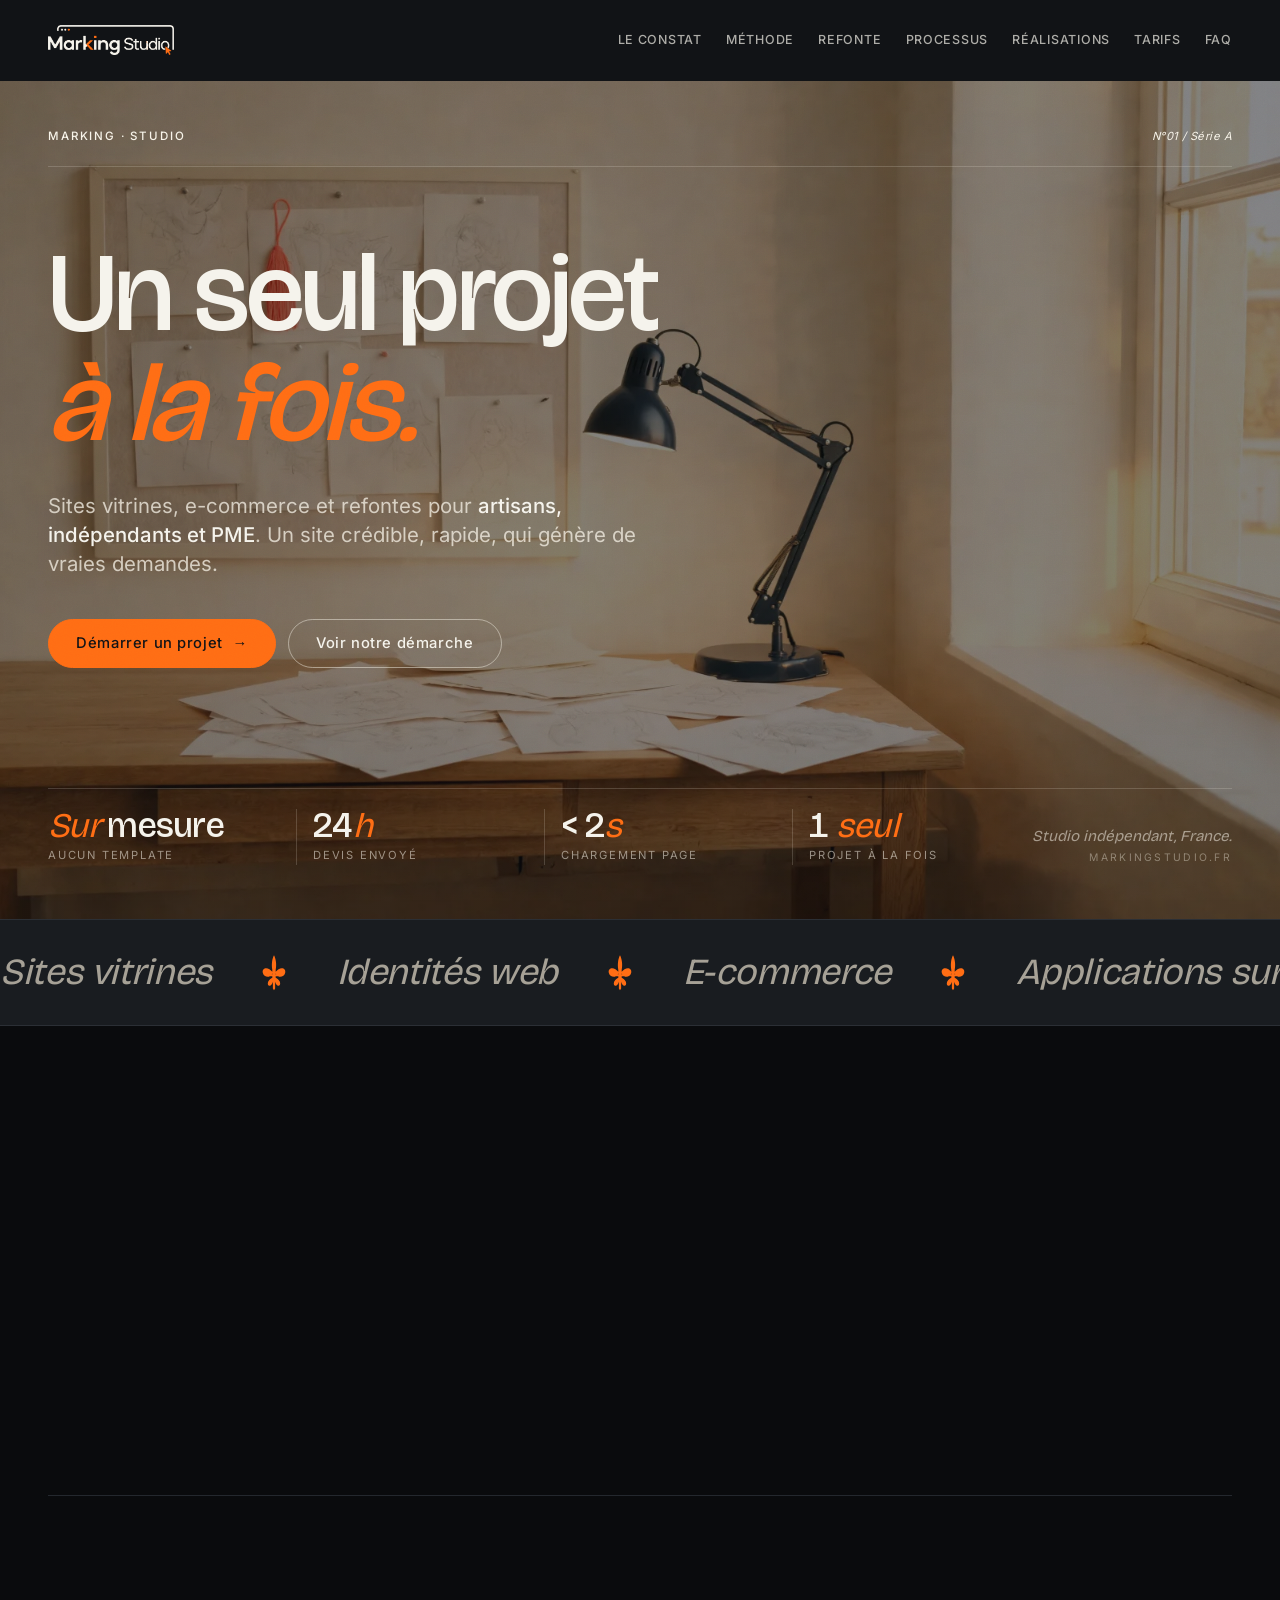
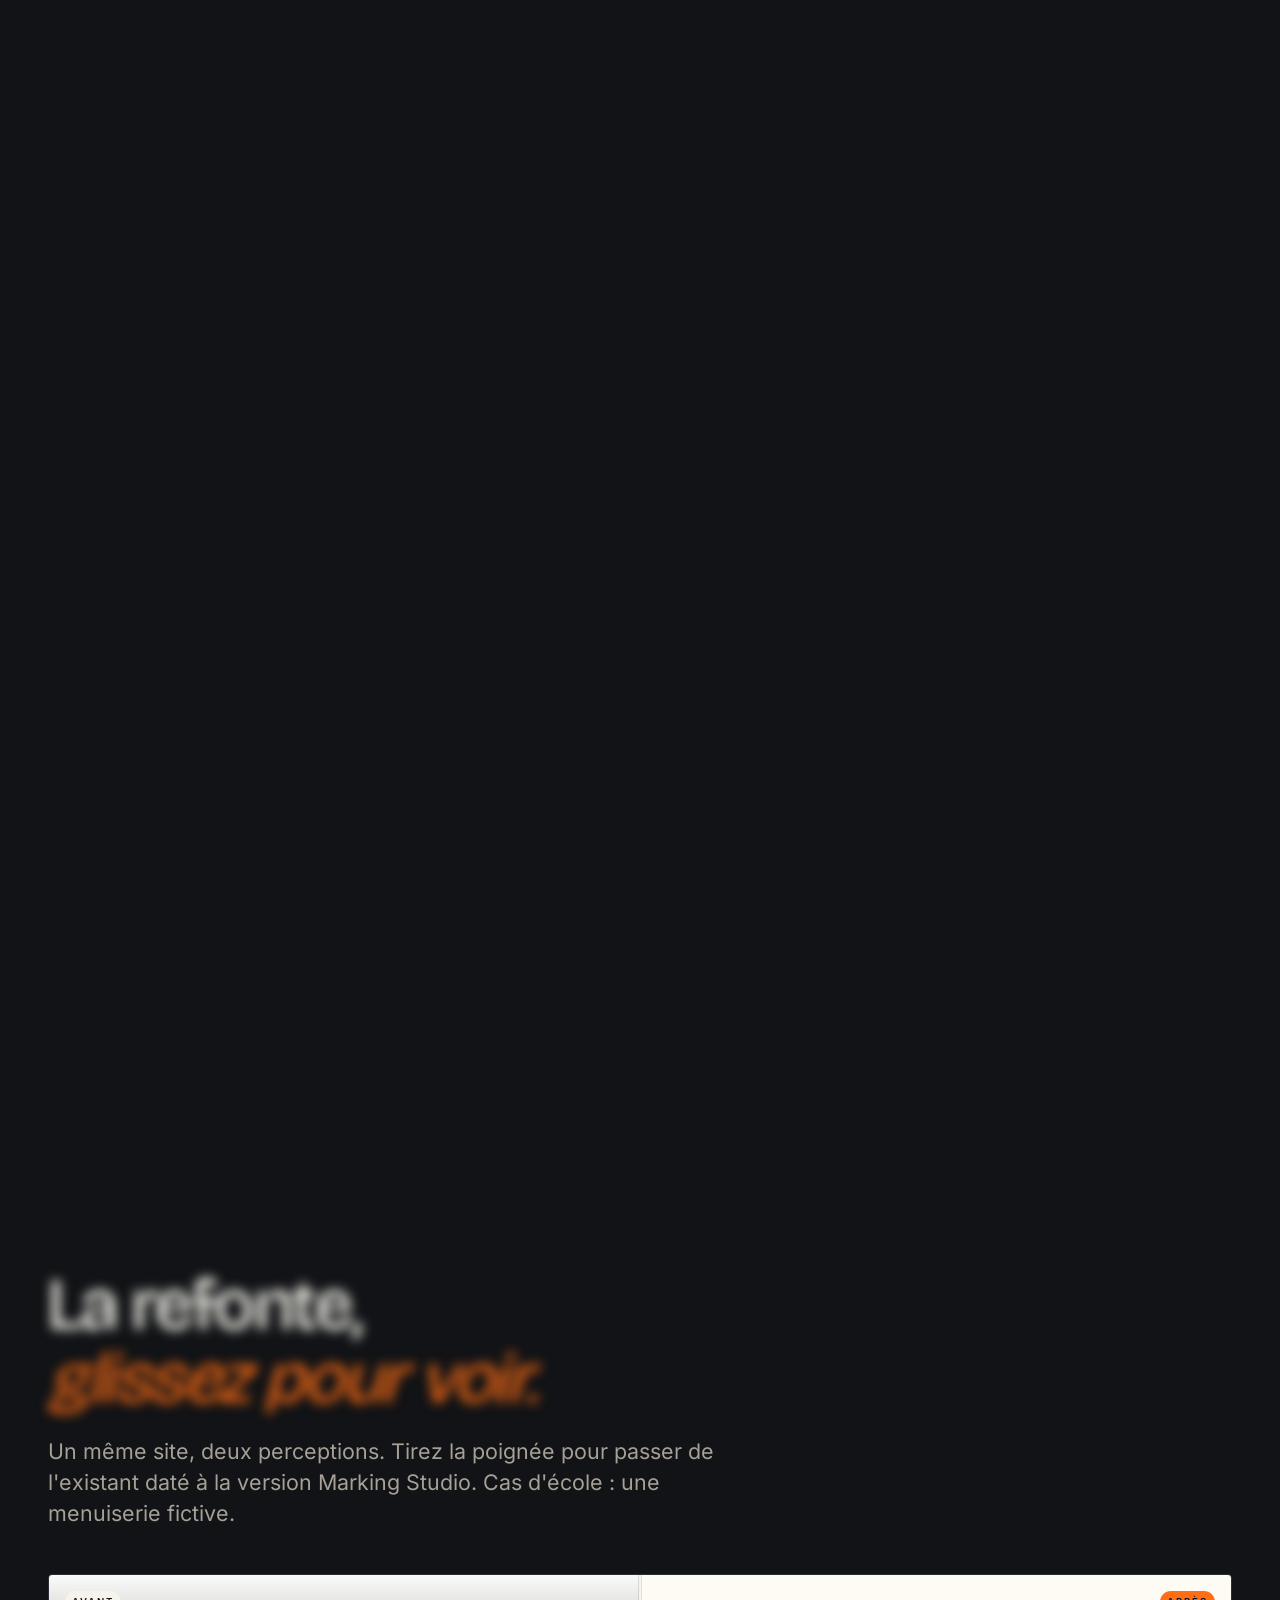
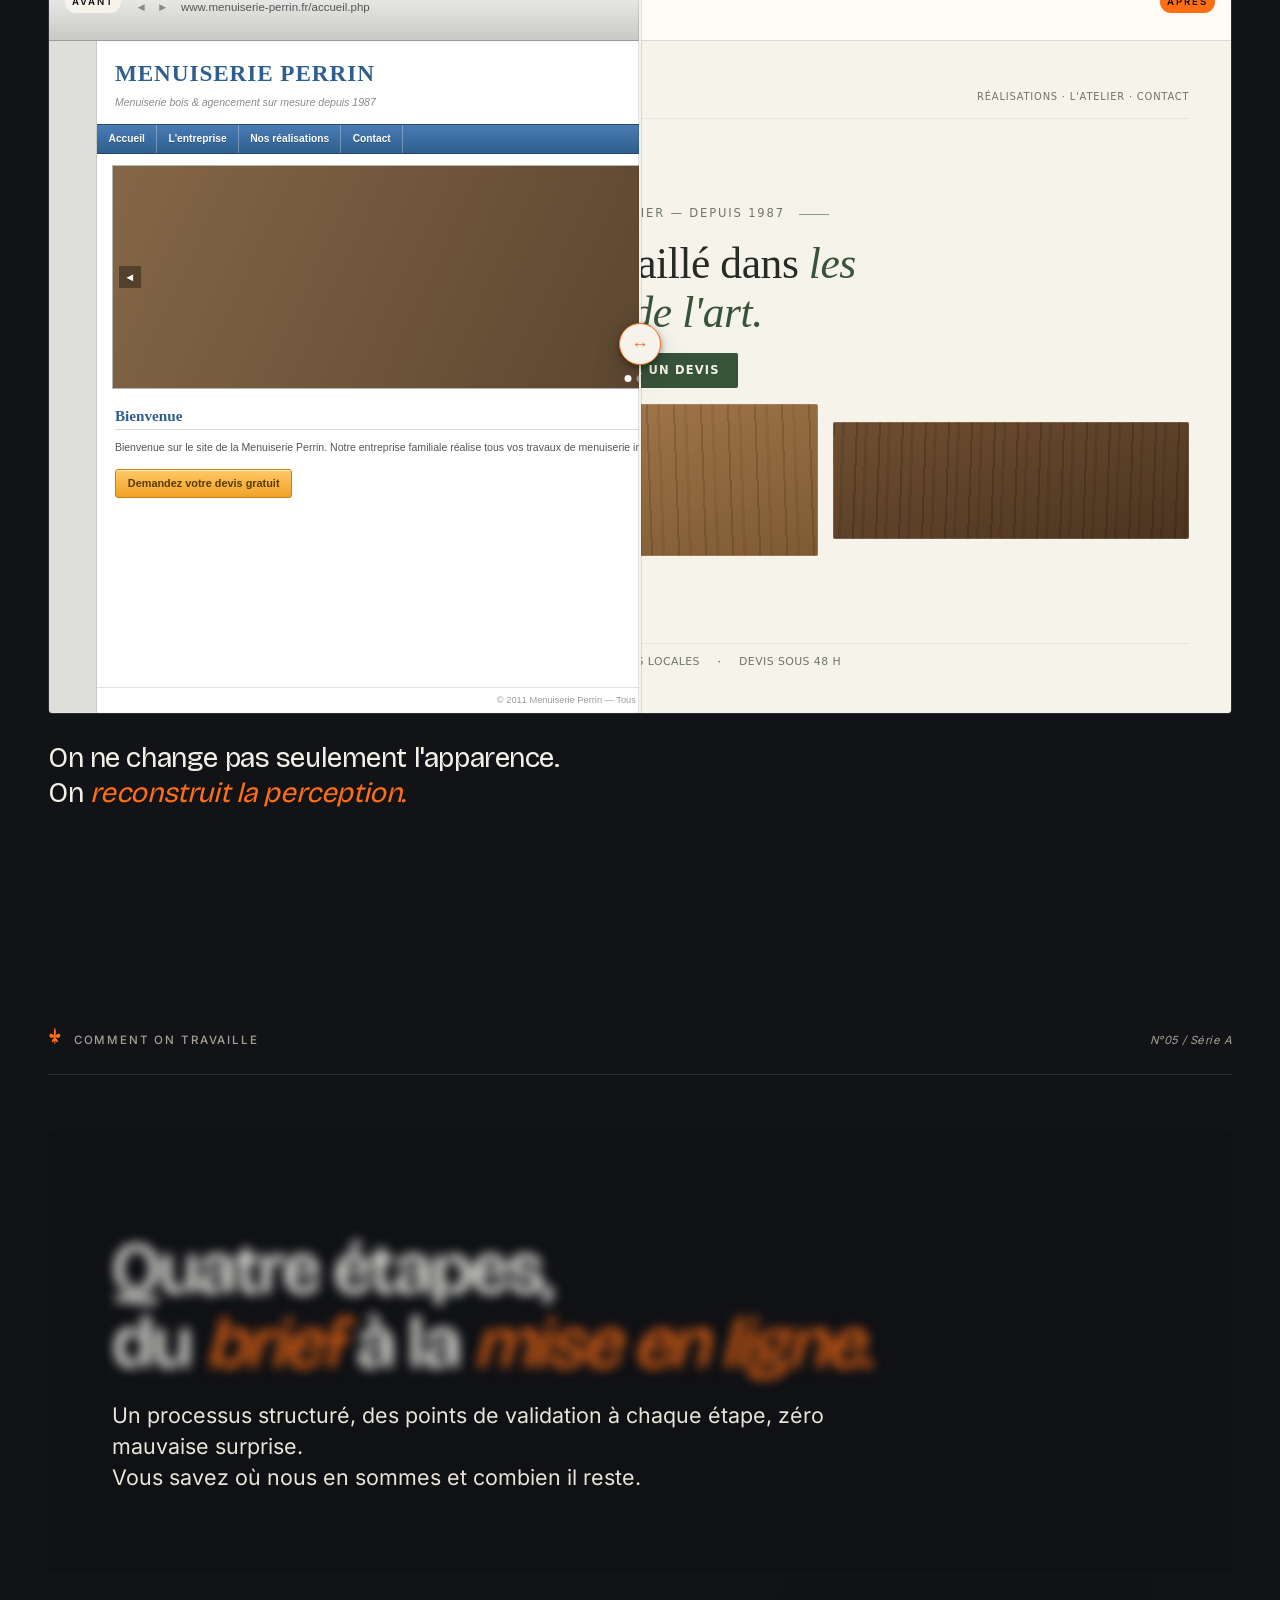
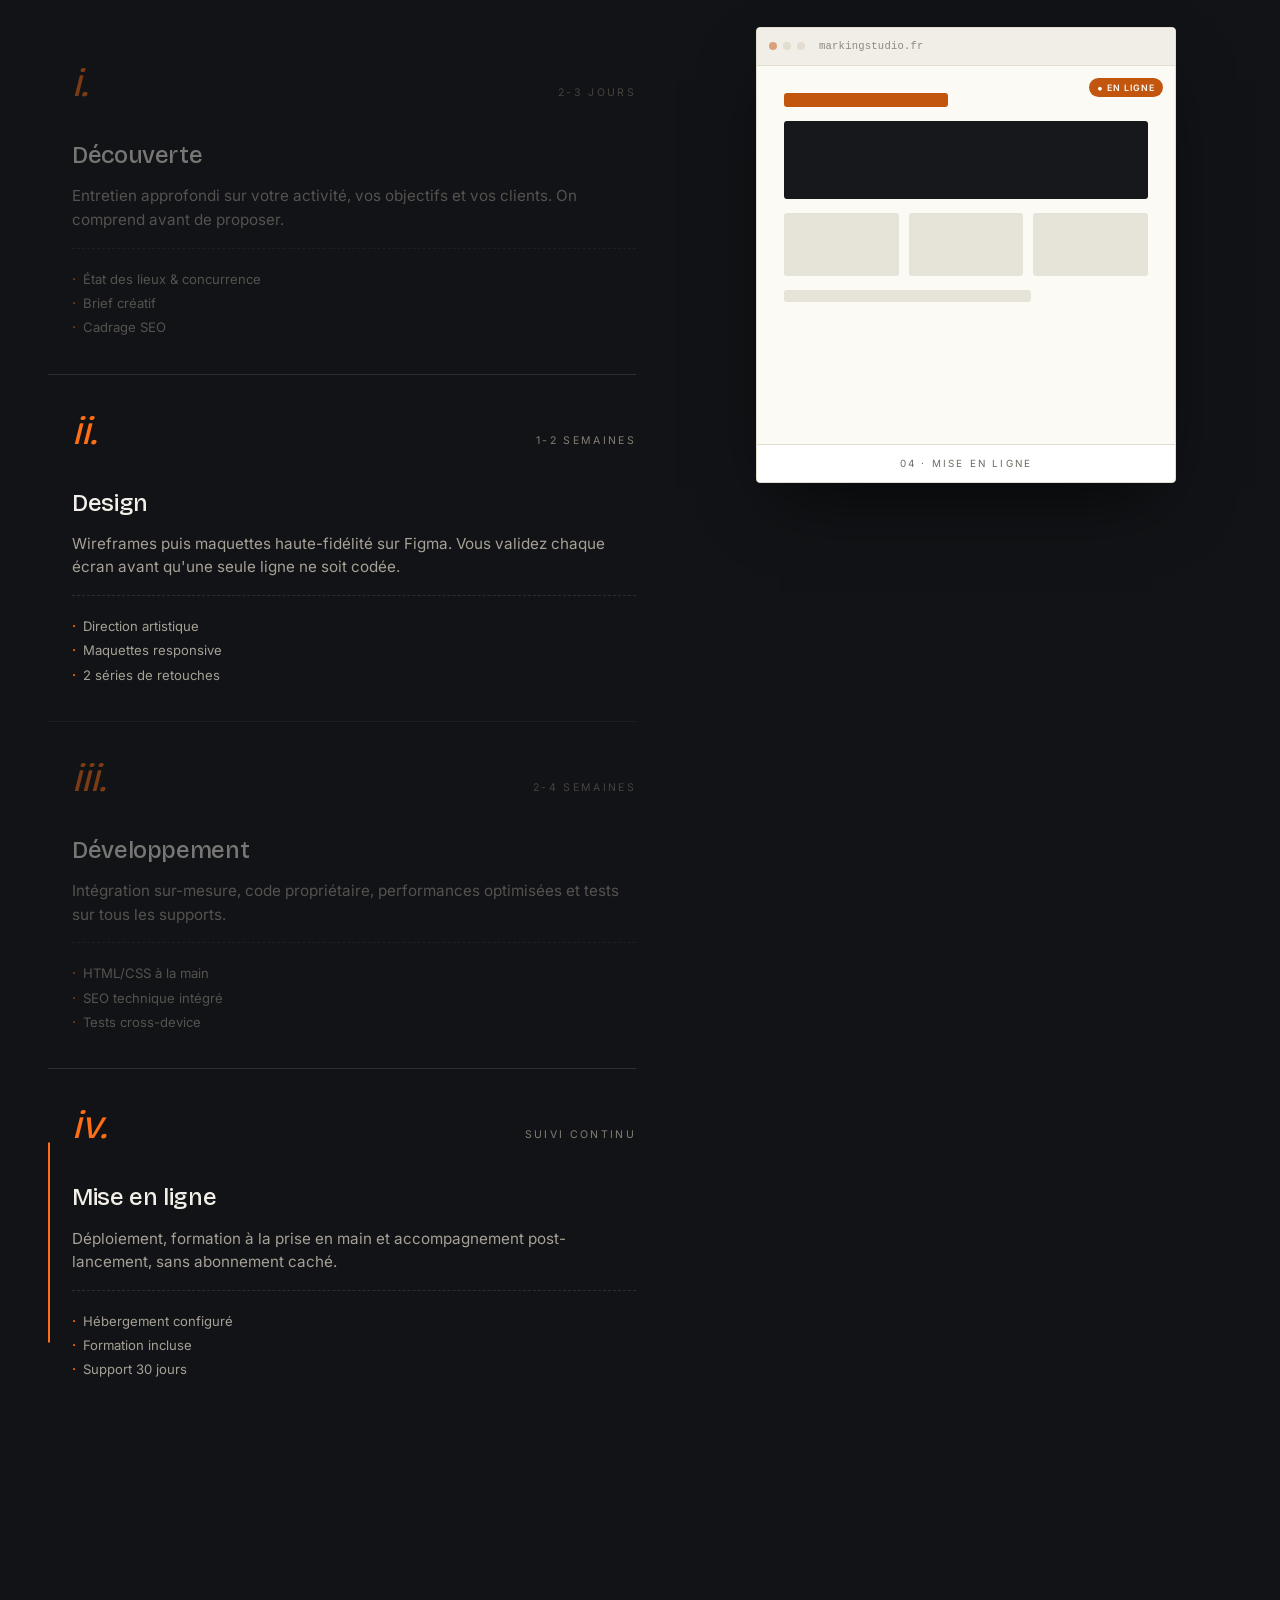
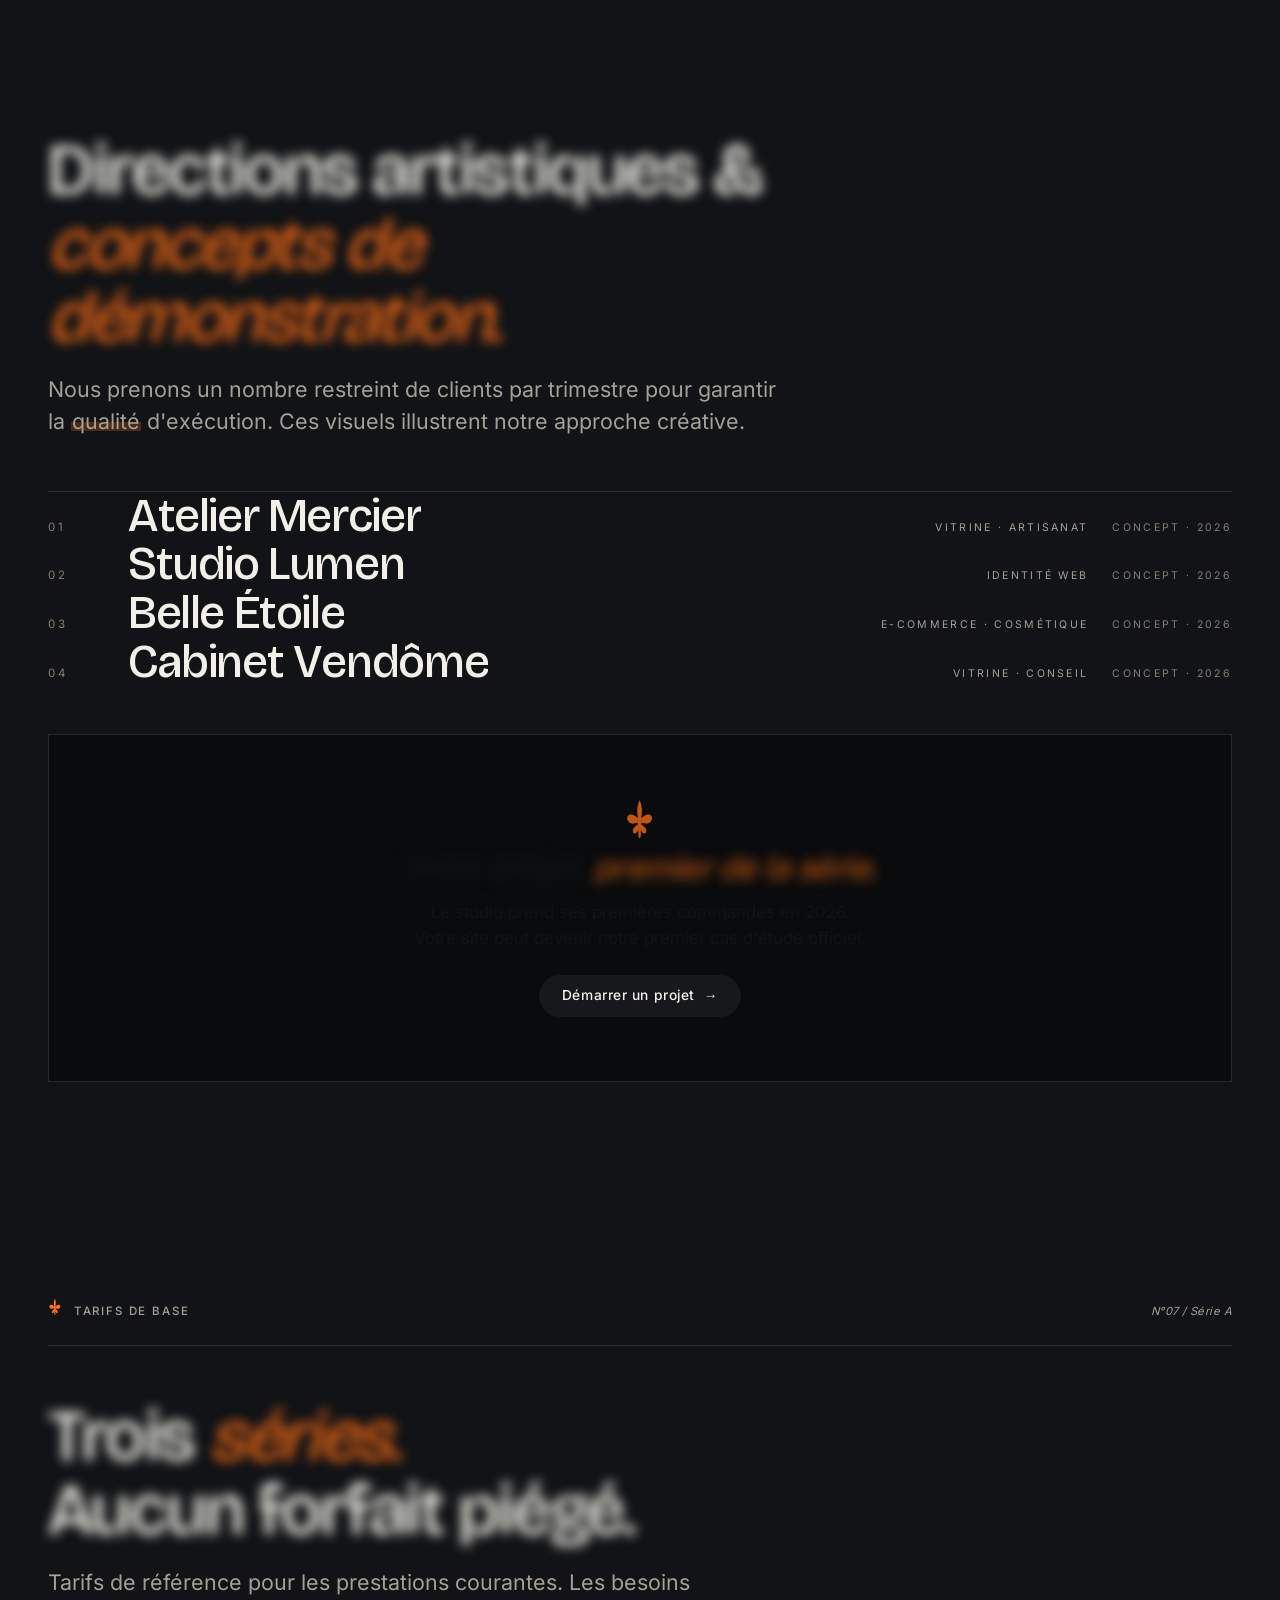
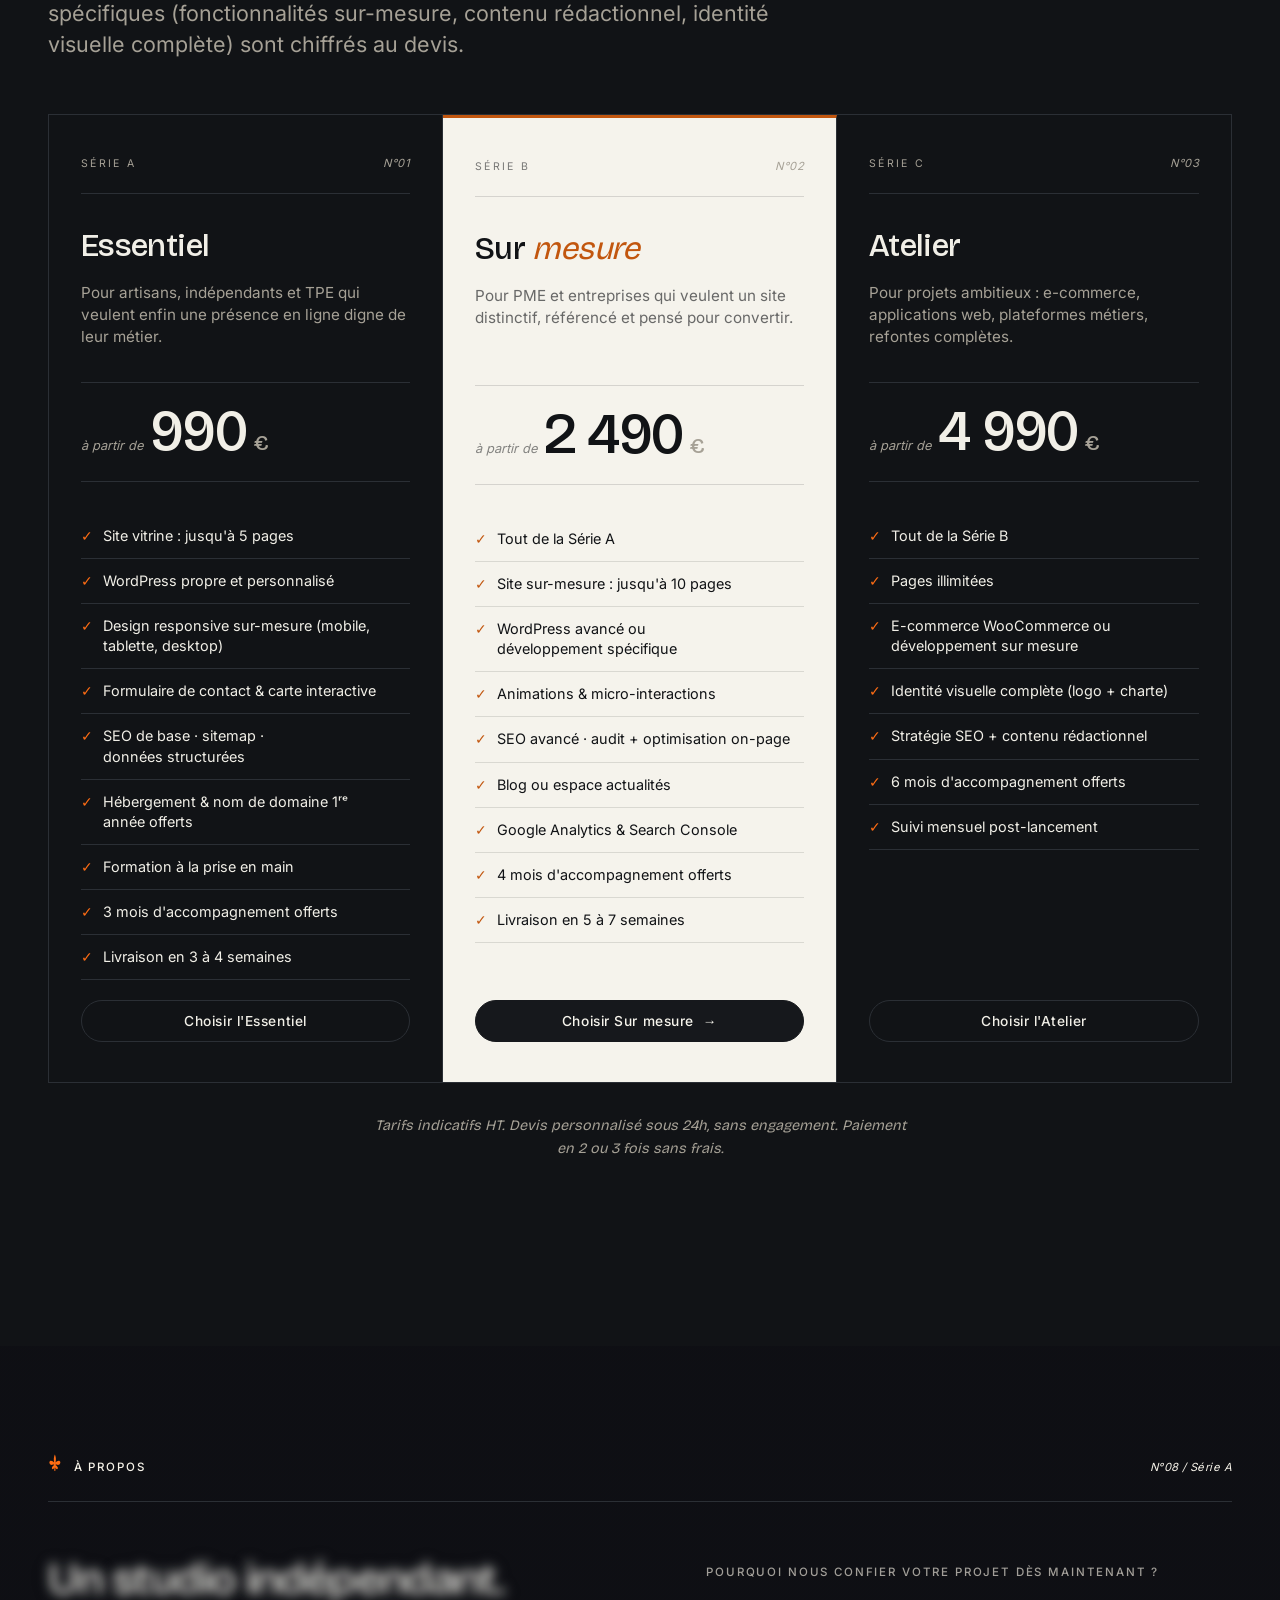
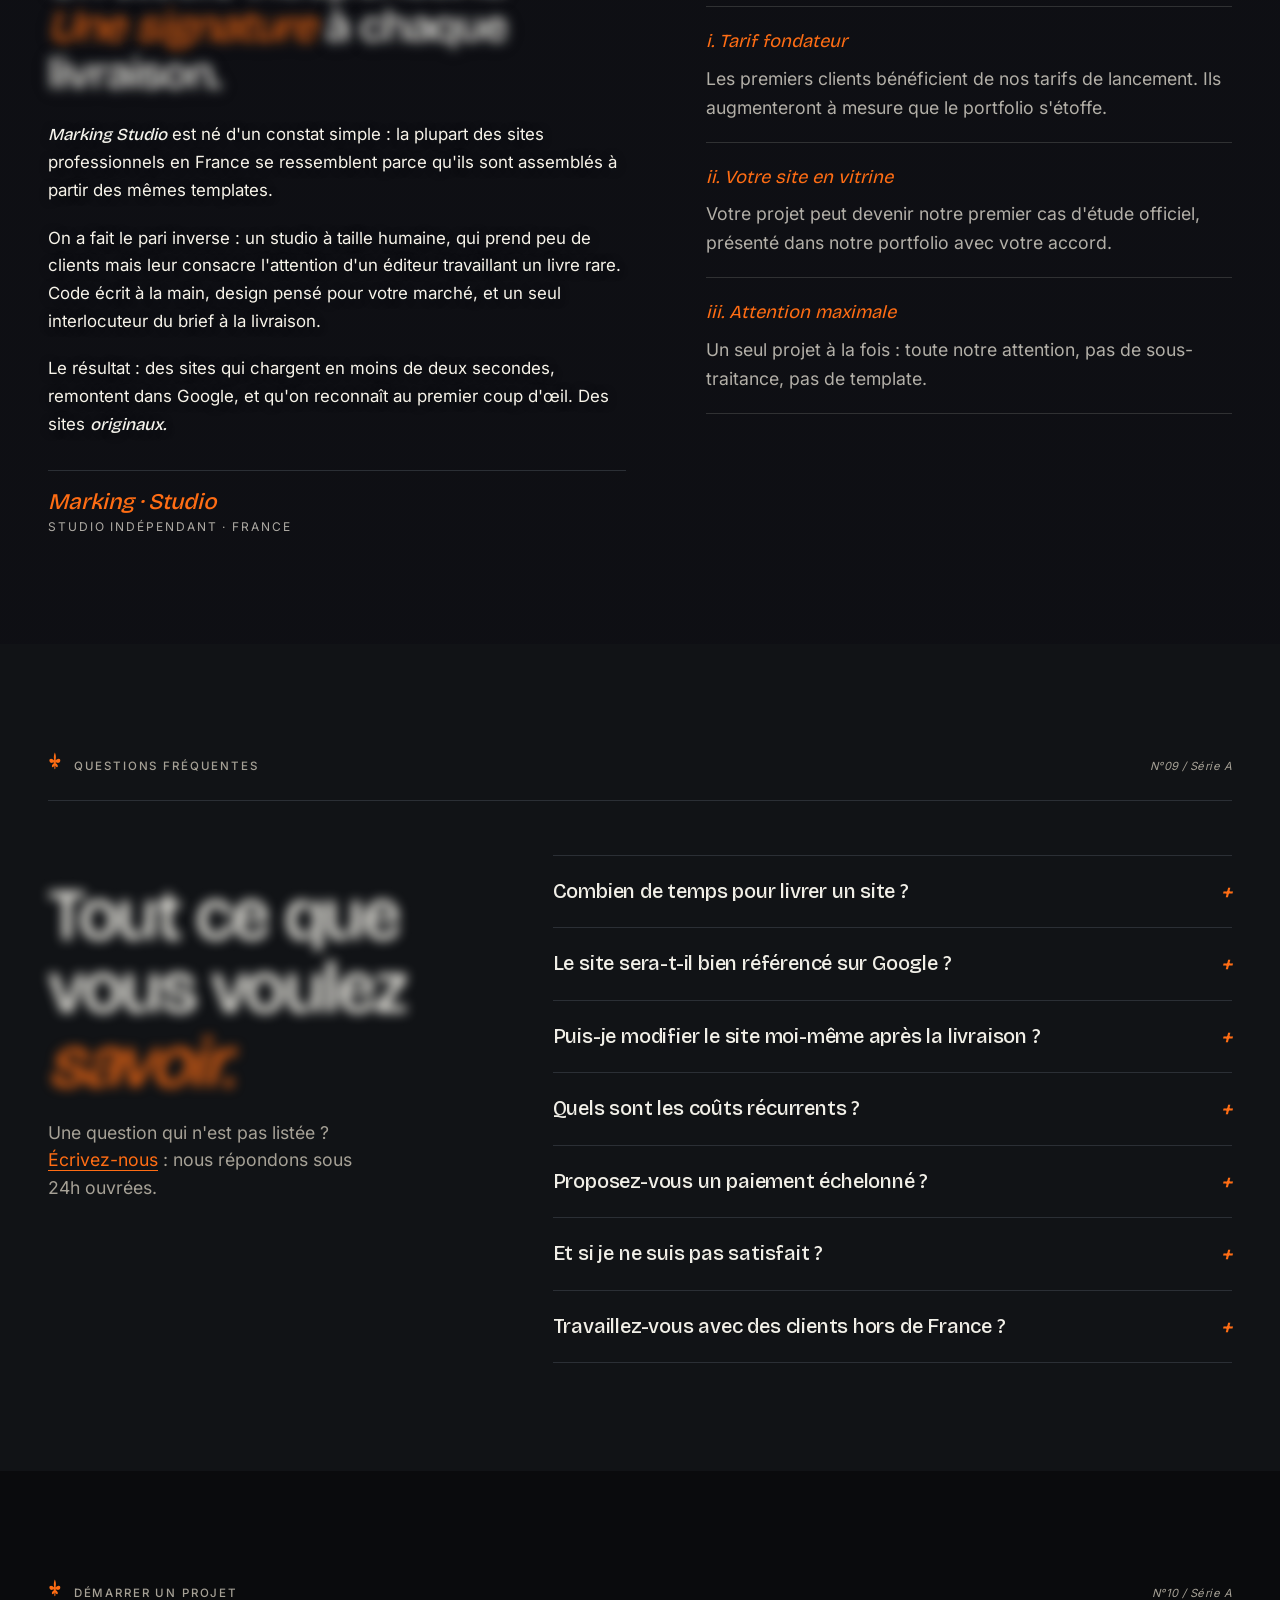
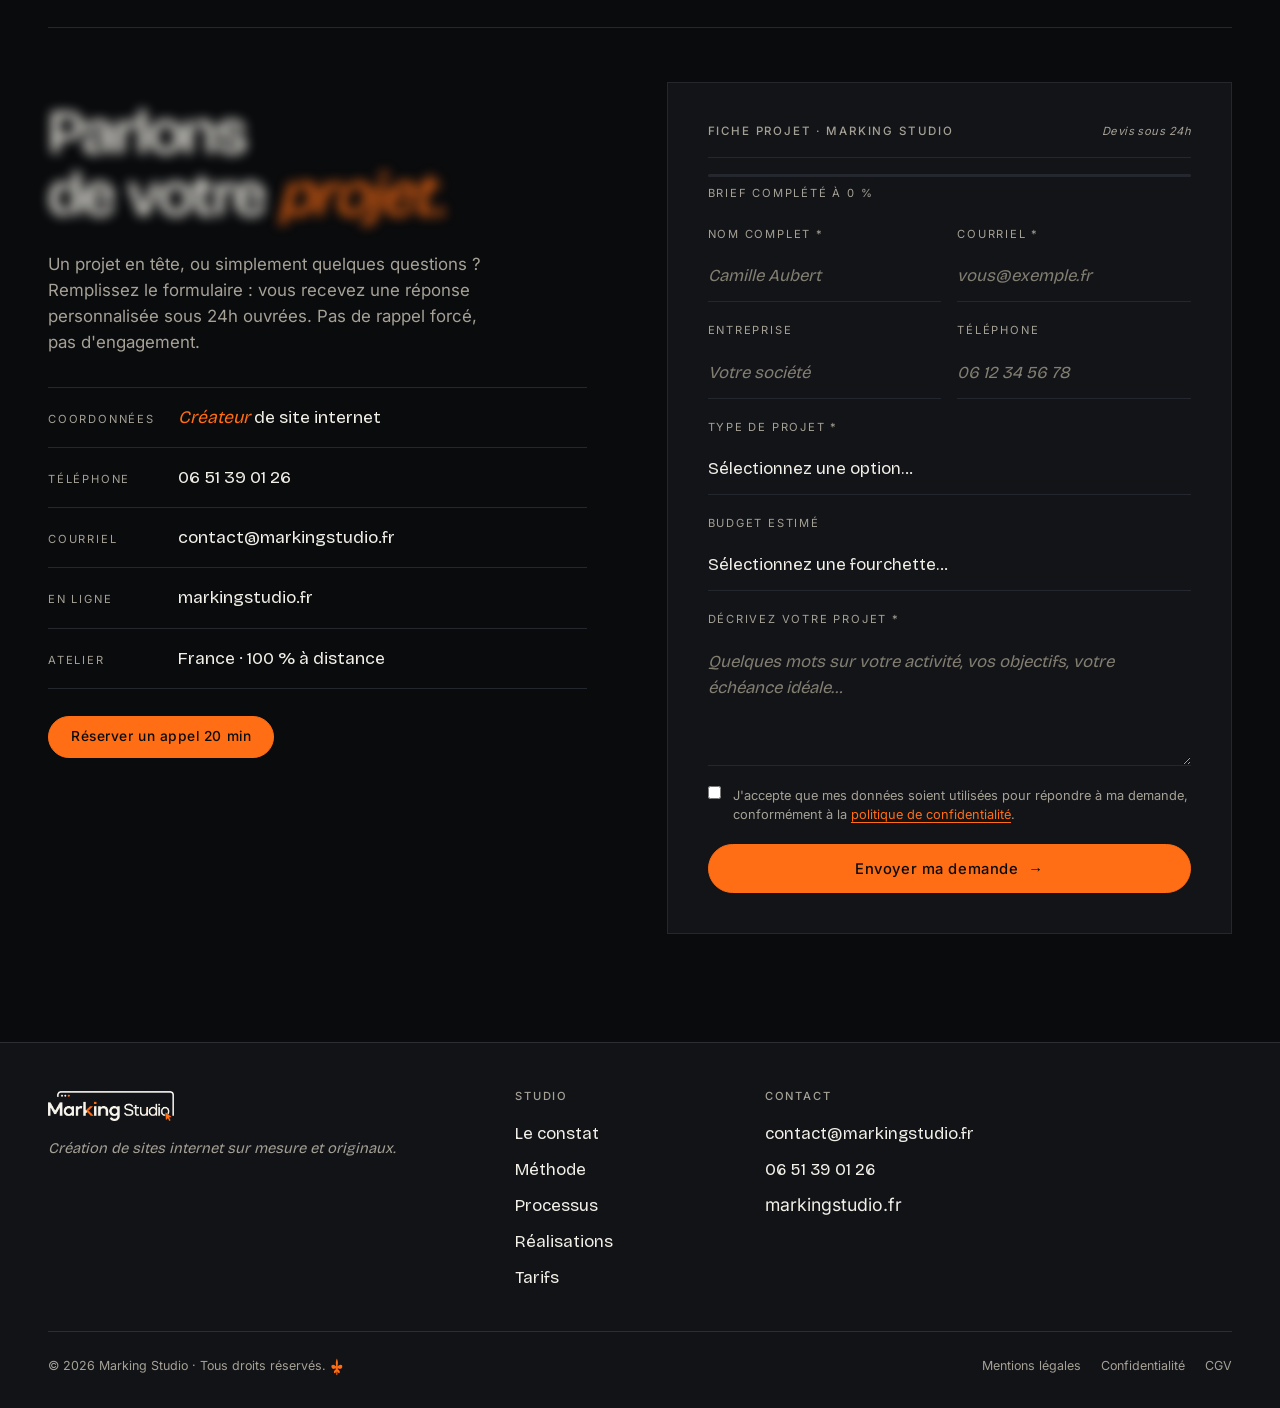
==== commit 82c2697a: "Animations façon Wibify ✅ — apparition des textes mot à mot (blur-rise, stagger) et disparition/reje" ====
--- a/ovh-deploy/index.html
+++ b/ovh-deploy/index.html
@@ -151,7 +151,7 @@
     </div>
 
     <div class="hero__body">
-      <h1 class="hero__title reveal">
+      <h1 class="hero__title reveal-words">
         <span class="hero__title-line">Un seul projet</span>
         <span class="hero__title-line"><span class="em-italic">à la fois.</span></span>
       </h1>
@@ -234,13 +234,13 @@
       <span class="folio">N°02 / Série A</span>
     </div>
 
-    <div class="pain__title-block reveal">
-      <h2 class="pain__title">
+    <div class="pain__title-block">
+      <h2 class="pain__title reveal-words">
         Votre site<br>
         ne vous <span class="em-italic">ressemble</span><br>
         plus.
       </h2>
-      <p class="pain__intro">
+      <p class="pain__intro reveal">
         Vous le savez. Vos prospects aussi.
         Un site bâclé, daté ou copié-collé sur un template Wix
         coûte plus cher en clients perdus qu'il n'a coûté à produire.
@@ -384,7 +384,7 @@
       <span class="folio">N°04 / Série A</span>
     </div>
 
-    <h2 class="section__title reveal">
+    <h2 class="section__title reveal-words">
       La refonte,<br>
       <span class="em-italic">glissez pour voir.</span>
     </h2>
@@ -483,7 +483,7 @@
     </div>
 
     <div class="journey__banner reveal">
-      <h2 class="section__title">
+      <h2 class="section__title reveal-words">
         Quatre étapes,<br>
         du <span class="em-italic">brief</span> à la <span class="em-italic">mise en ligne.</span>
       </h2>
@@ -605,7 +605,7 @@
       <span class="folio">N°06 / Série A</span>
     </div>
 
-    <h2 class="section__title reveal">
+    <h2 class="section__title reveal-words">
       Directions artistiques &amp;<br>
       <span class="em-italic">concepts de démonstration.</span>
     </h2>
@@ -660,7 +660,7 @@
 
     <div class="examples__placeholder reveal">
       <span class="pilcrow" aria-hidden="true"><svg class="fleur" xmlns="http://www.w3.org/2000/svg" viewBox="0 0 100 130" fill="currentColor" aria-hidden="true"><path d="M50 4 C 47 10 44 18 43 28 C 42 36 42 46 44 56 L 44 62 C 38 56 30 50 22 50 C 14 50 8 56 10 66 C 12 76 22 82 32 80 C 38 78 42 74 44 68 L 44 72 L 28 72 L 28 78 L 44 78 L 44 84 C 40 86 34 90 30 96 C 26 104 28 112 34 112 C 40 112 44 106 46 98 L 46 122 L 50 128 L 54 122 L 54 98 C 56 106 60 112 66 112 C 72 112 74 104 70 96 C 66 90 60 86 56 84 L 56 78 L 72 78 L 72 72 L 56 72 L 56 68 C 58 74 62 78 68 80 C 78 82 88 76 90 66 C 92 56 86 50 78 50 C 70 50 62 56 56 62 L 56 56 C 58 46 58 36 57 28 C 56 18 53 10 50 4 Z"/></svg></span>
-      <h3>Votre projet, <span class="em-italic">premier de la série.</span></h3>
+      <h3 class="reveal-words">Votre projet, <span class="em-italic">premier de la série.</span></h3>
       <p>
         Le studio prend ses premières commandes en 2026.<br>
         Votre site peut devenir notre premier cas d'étude officiel.
@@ -688,7 +688,7 @@
       <span class="folio">N°07 / Série A</span>
     </div>
 
-    <h2 class="section__title reveal">
+    <h2 class="section__title reveal-words">
       Trois <span class="em-italic">séries.</span><br>
       Aucun forfait piégé.
     </h2>
@@ -818,7 +818,7 @@
 
     <div class="about__layout">
       <div class="about__story reveal">
-        <h3>
+        <h3 class="reveal-words">
           Un studio indépendant.<br>
           <span class="em-italic">Une signature</span> à chaque livraison.
         </h3>
@@ -890,7 +890,7 @@
 
     <div class="faq__layout">
       <div class="faq__intro reveal">
-        <h2 class="section__title">
+        <h2 class="section__title reveal-words">
           Tout ce que<br>
           vous voulez <span class="em-italic">savoir.</span>
         </h2>
@@ -1010,7 +1010,7 @@
 
     <div class="contact__layout">
       <div class="contact__intro reveal">
-        <h2 class="contact__title">
+        <h2 class="contact__title reveal-words">
           Parlons<br>
           de votre <span class="em-italic">projet.</span>
         </h2>
--- a/ovh-deploy/css/base.css
+++ b/ovh-deploy/css/base.css
@@ -172,7 +172,9 @@
   -moz-osx-font-smoothing: grayscale;
   text-rendering: optimizeLegibility;
   scroll-behavior: smooth;
-  scroll-padding-top: 92px;
+  /* Volontairement < hauteur du header : le padding-top des sections glisse
+     sous le header fixe, le titre atterrit juste en dessous. */
+  scroll-padding-top: 24px;
 }
 
 body {
@@ -343,14 +345,44 @@
   line-height: 1.45;
 }
 
-/* Reveal-on-scroll */
+/* Reveal-on-scroll — bidirectionnel (façon Wibify) : l'élément se révèle à
+   l'entrée du viewport et se range quand il en sort, par le haut comme par
+   le bas, pour rejouer au scroll inverse. L'état caché pointe vers le bord
+   de sortie : par défaut vers le bas (avant première entrée / sortie basse),
+   `.is-above` après une sortie par le haut. La sortie est plus rapide que
+   l'entrée et sans délai (les délais d'entrée sont scopés sur .is-visible). */
 .reveal {
   opacity: 0;
-  transform: translateY(14px);
-  transition: opacity 800ms var(--ease), transform 800ms var(--ease);
+  transform: translateY(22px);
+  transition: opacity 480ms var(--ease), transform 480ms var(--ease);
+}
+.reveal.is-above { transform: translateY(-18px); }
+.reveal.is-visible {
+  opacity: 1;
+  transform: translateY(0);
+  transition-duration: 800ms;
 }
 html:not(.js) .reveal { opacity: 1; transform: none; }
-.reveal.is-visible { opacity: 1; transform: translateY(0); }
+
+/* Reveal-words — apparition des titres mot à mot : chaque mot monte d'un
+   demi-cadratin en passant du flou au net (blur 6px → 0), en cascade.
+   Le découpage en spans .rw est fait par main.js ; sans JS ou sous
+   prefers-reduced-motion les spans n'existent pas, donc rien n'est masqué. */
+.reveal-words .rw {
+  display: inline-block;
+  opacity: 0;
+  transform: translateY(0.45em);
+  filter: blur(6px);
+  transition: opacity 420ms var(--ease), transform 420ms var(--ease), filter 420ms var(--ease);
+}
+.reveal-words.is-above .rw { transform: translateY(-0.3em); }
+.reveal-words.is-visible .rw {
+  opacity: 1;
+  transform: translateY(0);
+  filter: blur(0);
+  transition-duration: 900ms;
+  transition-delay: calc(var(--wi, 0) * 70ms);
+}
 
 /* ==========================================================================
    PAPER GRAIN — faint filmic tooth over the whole sheet (recto + verso),
--- a/ovh-deploy/css/style.css
+++ b/ovh-deploy/css/style.css
@@ -180,7 +180,9 @@
 .mobile-menu a:not(.btn) {
   font-family: var(--font-display); font-size: 1.4rem;
   color: var(--text);
-}
+  transition: color var(--t-fast);
+}
+.mobile-menu a:not(.btn):hover { color: var(--accent); }
 .mobile-menu .btn {
   align-self: flex-start;
   margin-top: var(--space-2);
@@ -192,6 +194,11 @@
 @media (max-width: 960px) {
   .nav { display: none; }
   .menu-toggle { display: flex; }
+}
+@media (min-width: 961px) {
+  /* Force-hide regardless of aria-hidden state so resizing past the
+     breakpoint with the menu open can't leave it stuck over the page. */
+  .mobile-menu { display: none; }
 }
 
 /* ==========================================================================
@@ -705,11 +712,12 @@
   gap: var(--space-6);
   padding: var(--space-7) var(--space-2);
 }
-/* Cascade des rangées à l'apparition (reveal + trait) */
+/* Cascade des rangées à l'apparition (reveal + trait) — délai à l'entrée
+   uniquement : la sortie (reveal bidirectionnel) repart sans délai */
 .works-index .work-row:nth-child(2) { --stagger: 90ms; }
 .works-index .work-row:nth-child(3) { --stagger: 180ms; }
 .works-index .work-row:nth-child(4) { --stagger: 270ms; }
-.work-row.reveal { transition-delay: var(--stagger, 0ms); }
+.work-row.reveal.is-visible { transition-delay: var(--stagger, 0ms); }
 /* Le filet bas se dessine de gauche à droite quand la rangée apparaît */
 .work-row::after {
   content: '';
@@ -1499,11 +1507,15 @@
 .works-index,
 .pricing__grid { margin-top: clamp(3rem, 6vh, 4.5rem); }
 
-/* Cascade des reveals en grille — les items apparaissent en escalier */
-.pain__grid .reveal:nth-child(2),
-.pricing__grid .price-card.reveal:nth-child(2) { transition-delay: 90ms; }
-.pain__grid .reveal:nth-child(3),
-.pricing__grid .price-card.reveal:nth-child(3) { transition-delay: 180ms; }
+/* Cascade des reveals en grille — les items apparaissent en escalier.
+   Délais scopés sur .is-visible : l'entrée cascade, la sortie est immédiate. */
+.pain__grid .reveal.is-visible:nth-child(2),
+.pricing__grid .price-card.reveal.is-visible:nth-child(2) { transition-delay: 90ms; }
+.pain__grid .reveal.is-visible:nth-child(3),
+.pricing__grid .price-card.reveal.is-visible:nth-child(3) { transition-delay: 180ms; }
+
+/* Le lead suit la cascade des mots du titre qui le précède */
+.section__lead.reveal.is-visible { transition-delay: 140ms; }
 
 .pricing__cta { text-align: center; margin-top: clamp(2rem, 4vh, 3rem); }
 
@@ -1517,15 +1529,12 @@
 
 /* TABLET — 1024px down */
 @media (max-width: 1024px) {
-  :root { scroll-padding-top: 80px; }
   .answer__layout { grid-template-columns: 1fr; gap: var(--space-10); }
   .answer__col-left { position: static; }
 }
 
 /* SMALL TABLET / LARGE MOBILE — 768px down */
 @media (max-width: 768px) {
-  html { scroll-padding-top: 76px; }
-
   .container {
     padding-inline: clamp(16px, 5vw, 24px);
   }
@@ -2459,18 +2468,11 @@
 }
 .btn:hover::after { opacity: 0.4; transform: scale(1); }
 
-/* c) Hero entrance — elements cascade in, title arrives line by line */
-.hero__strap.reveal { transition-delay: 80ms; }
-/* Le titre arrive flou puis devient net (délai redéclaré après le shorthand) */
-.hero__title.reveal {
-  transition: opacity 800ms var(--ease), transform 800ms var(--ease), filter 900ms var(--ease);
-  transition-delay: 180ms;
-}
-.js .hero__title.reveal:not(.is-visible) { filter: blur(6px); }
-.hero__sub.reveal   { transition-delay: 320ms; }
-.hero__cta.reveal   { transition-delay: 440ms; }
-.hero__foot.reveal  { transition-delay: 560ms; }
-
-.hero__title-line { transition: transform 720ms var(--ease) 180ms; }
-.js .hero__title.reveal:not(.is-visible) .hero__title-line { transform: translateY(0.28em); }
-.hero__title.reveal.is-visible .hero__title-line:nth-child(2) { transition-delay: 320ms; }
+/* c) Hero entrance — cascade façon Wibify : le titre arrive mot à mot
+      (flou → net, via .reveal-words), le reste suit en escalier.
+      Délais scopés sur .is-visible : la sortie repart sans délai. */
+.hero__strap.reveal.is-visible { transition-delay: 80ms; }
+.hero__title.reveal-words.is-visible .rw { transition-delay: calc(180ms + var(--wi, 0) * 80ms); }
+.hero__sub.reveal.is-visible   { transition-delay: 400ms; }
+.hero__cta.reveal.is-visible   { transition-delay: 520ms; }
+.hero__foot.reveal.is-visible  { transition-delay: 640ms; }
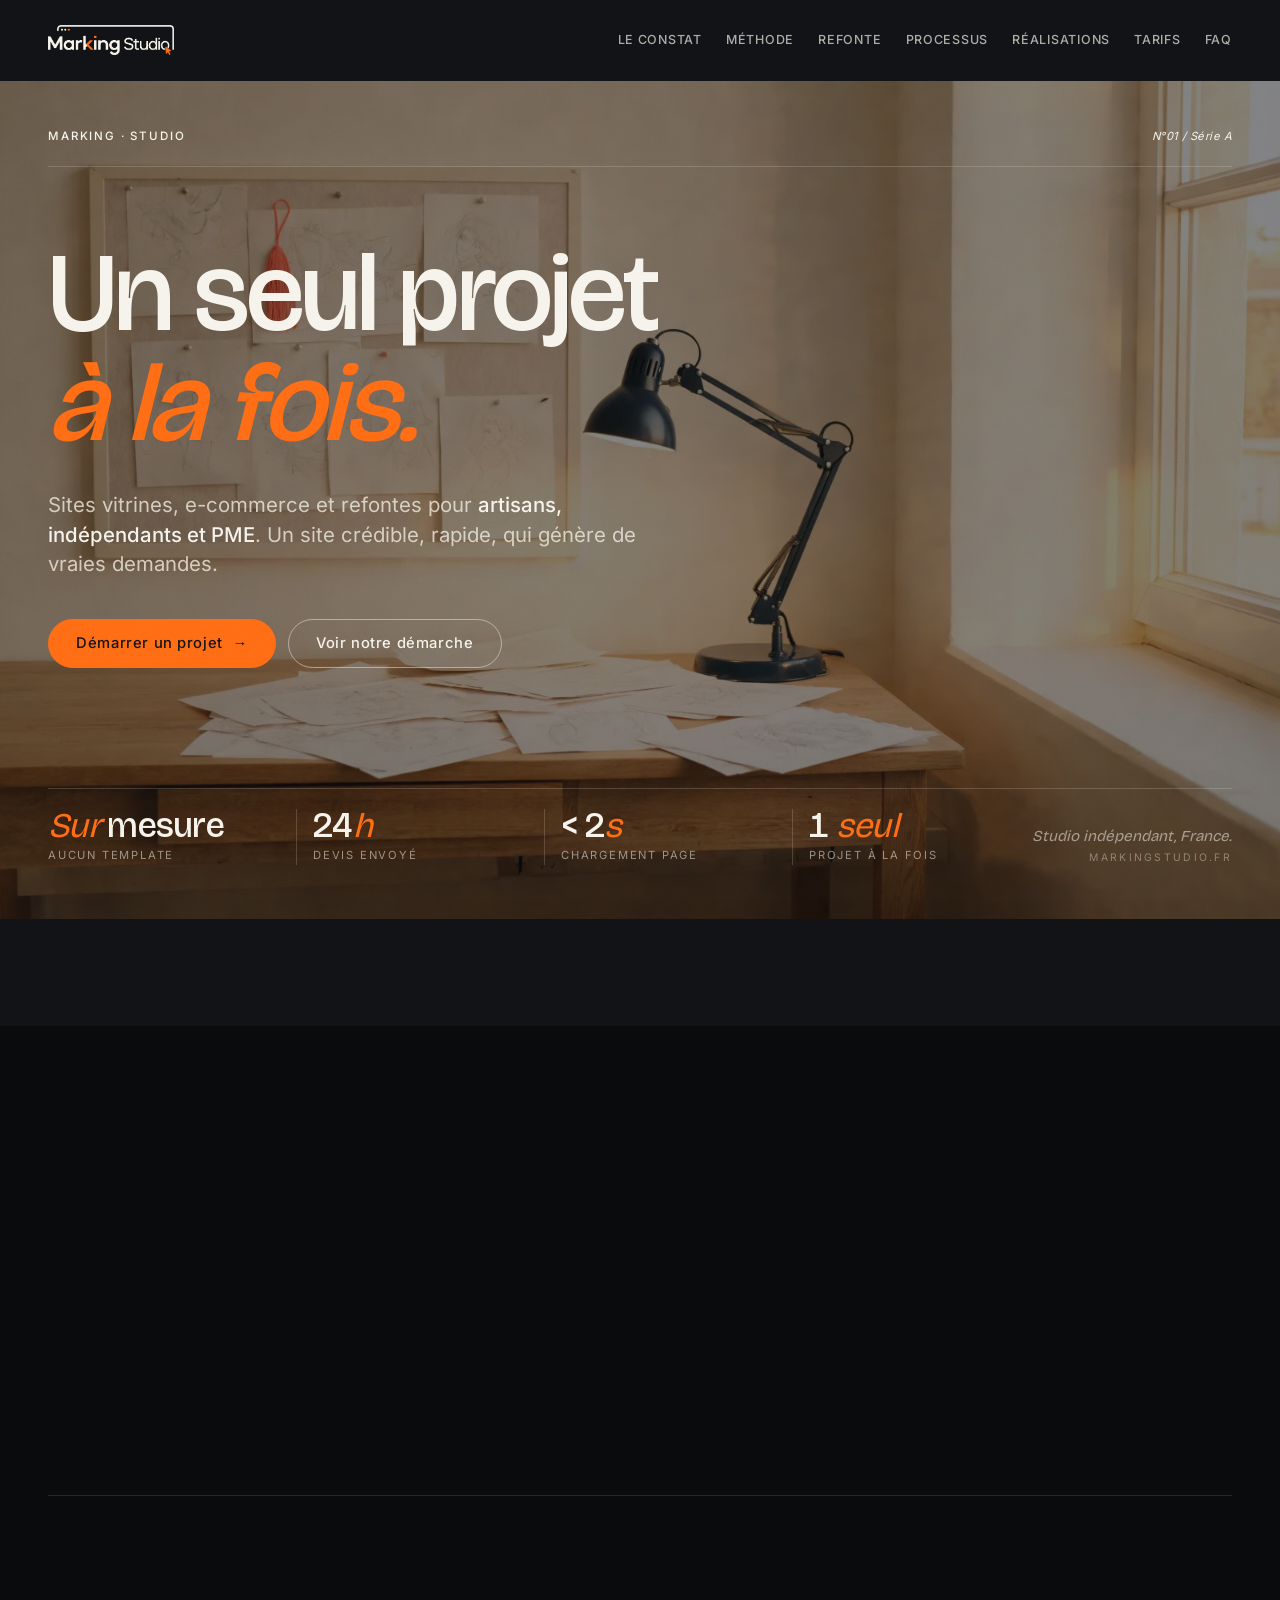
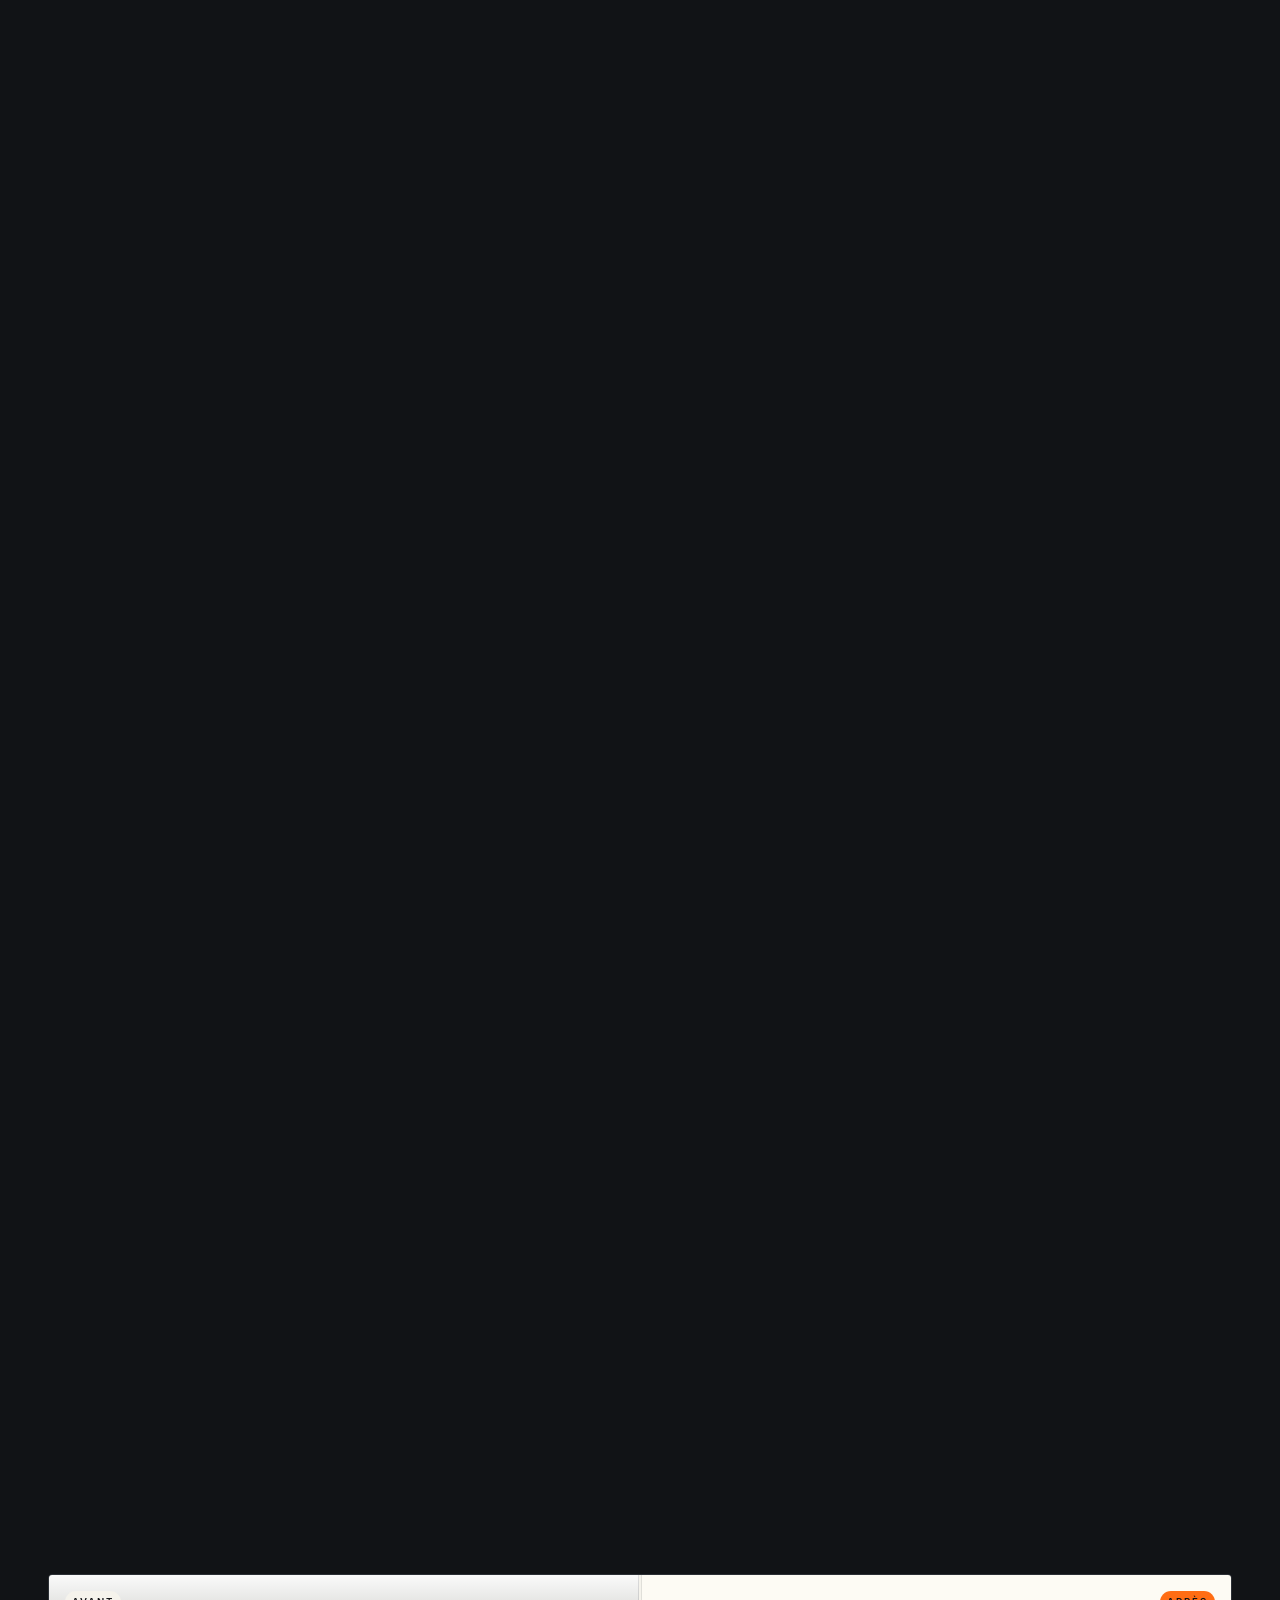
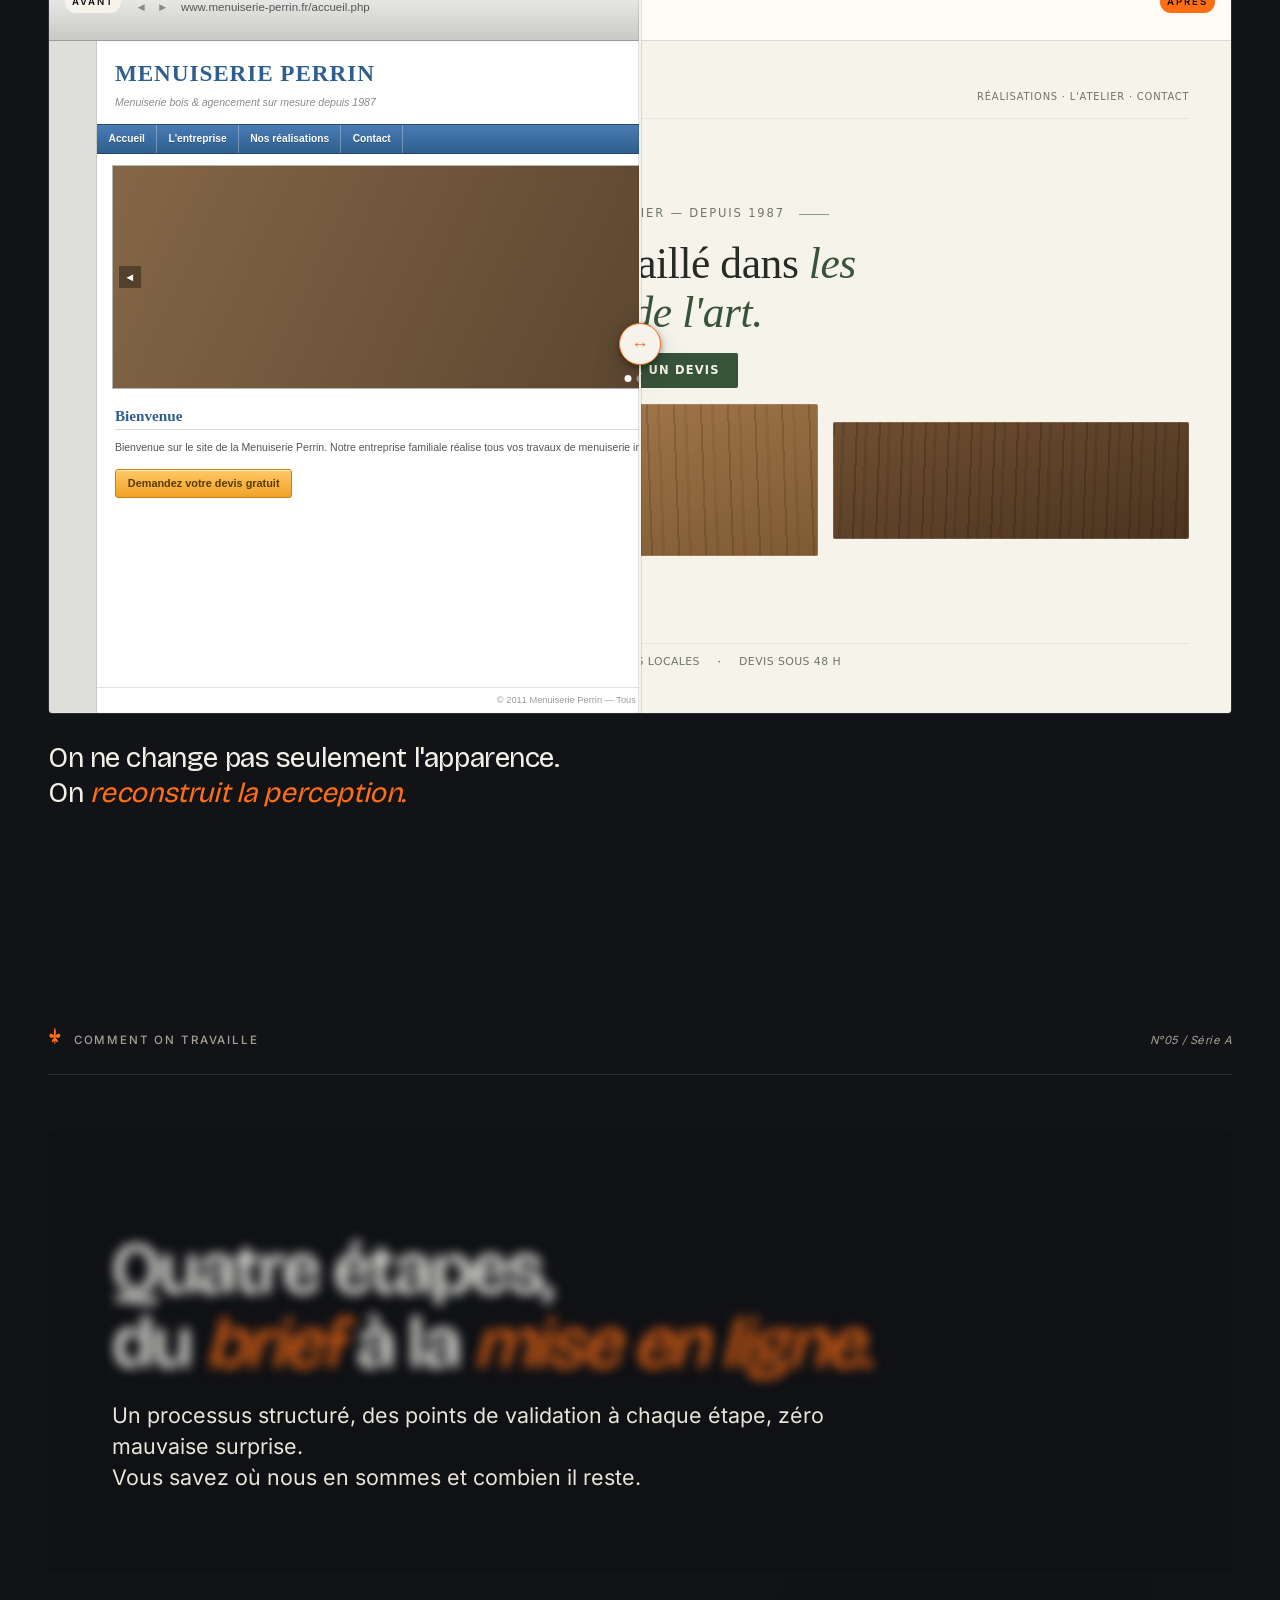
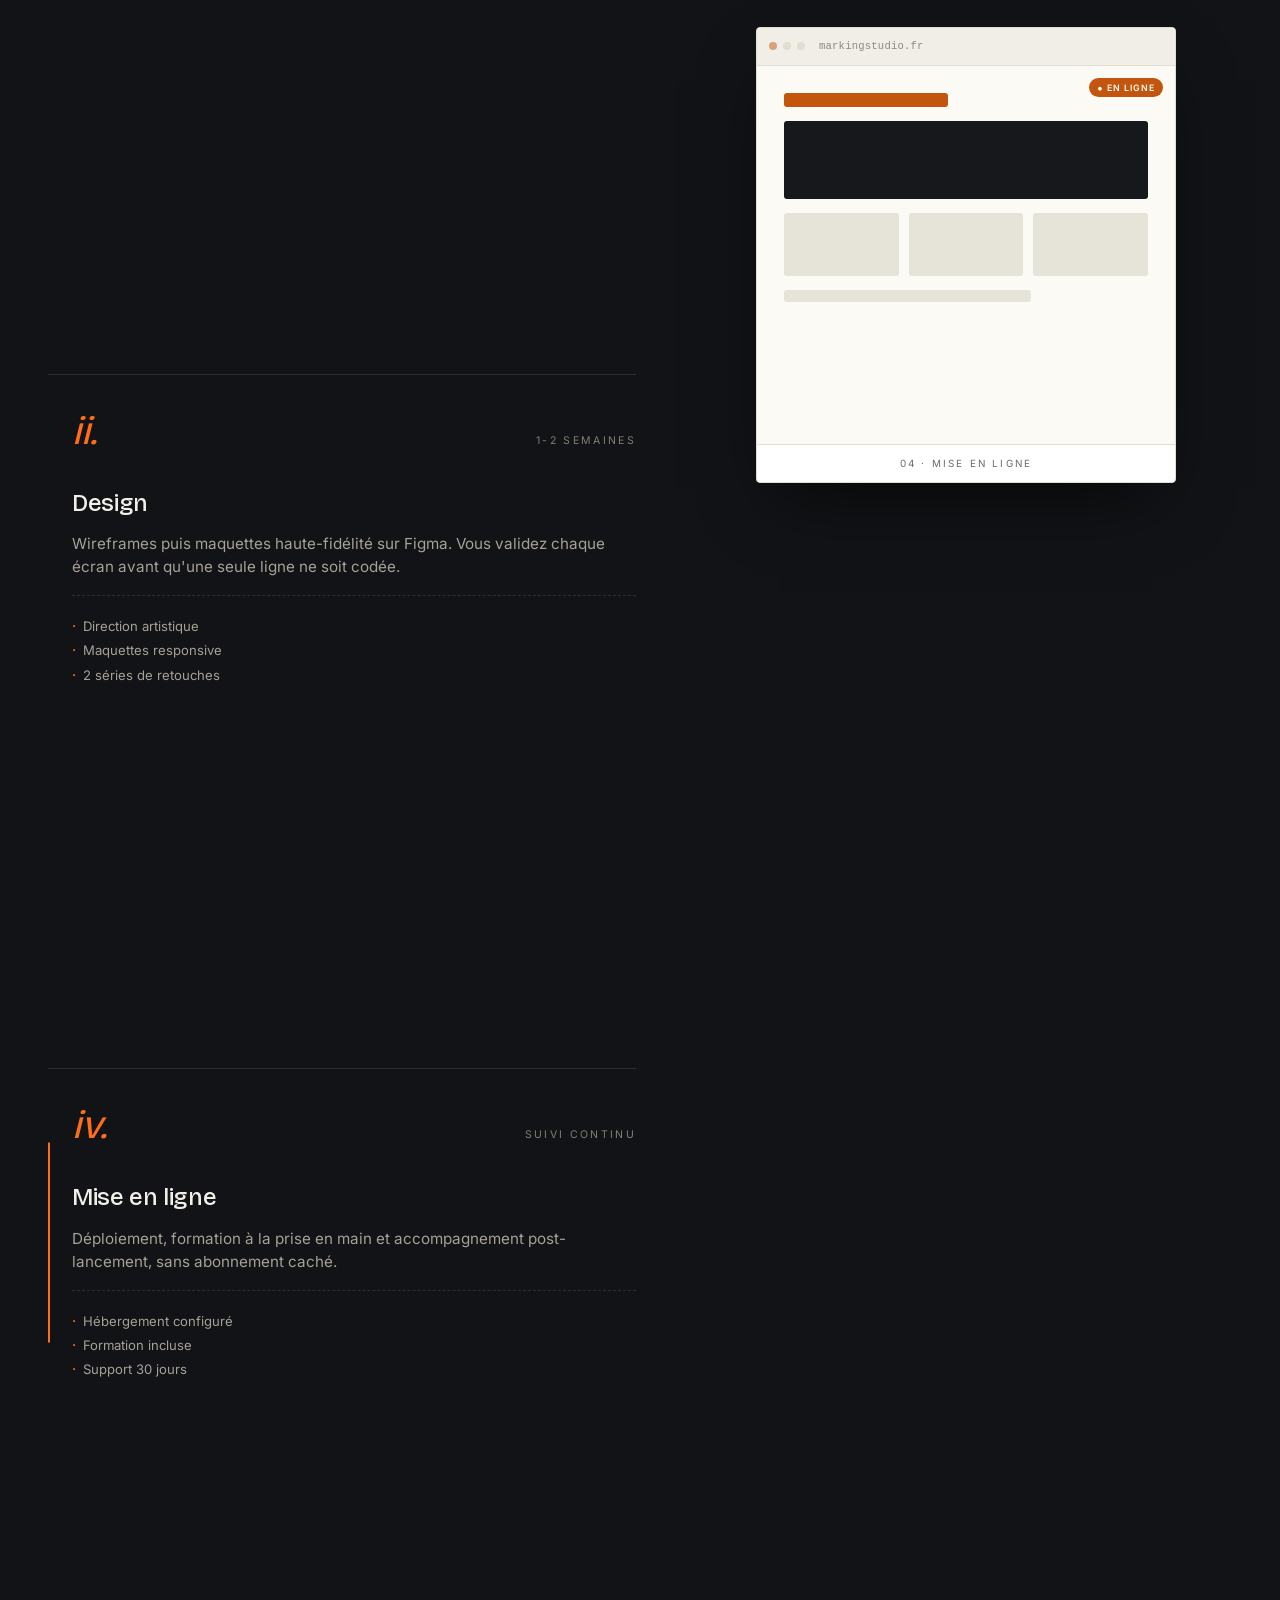
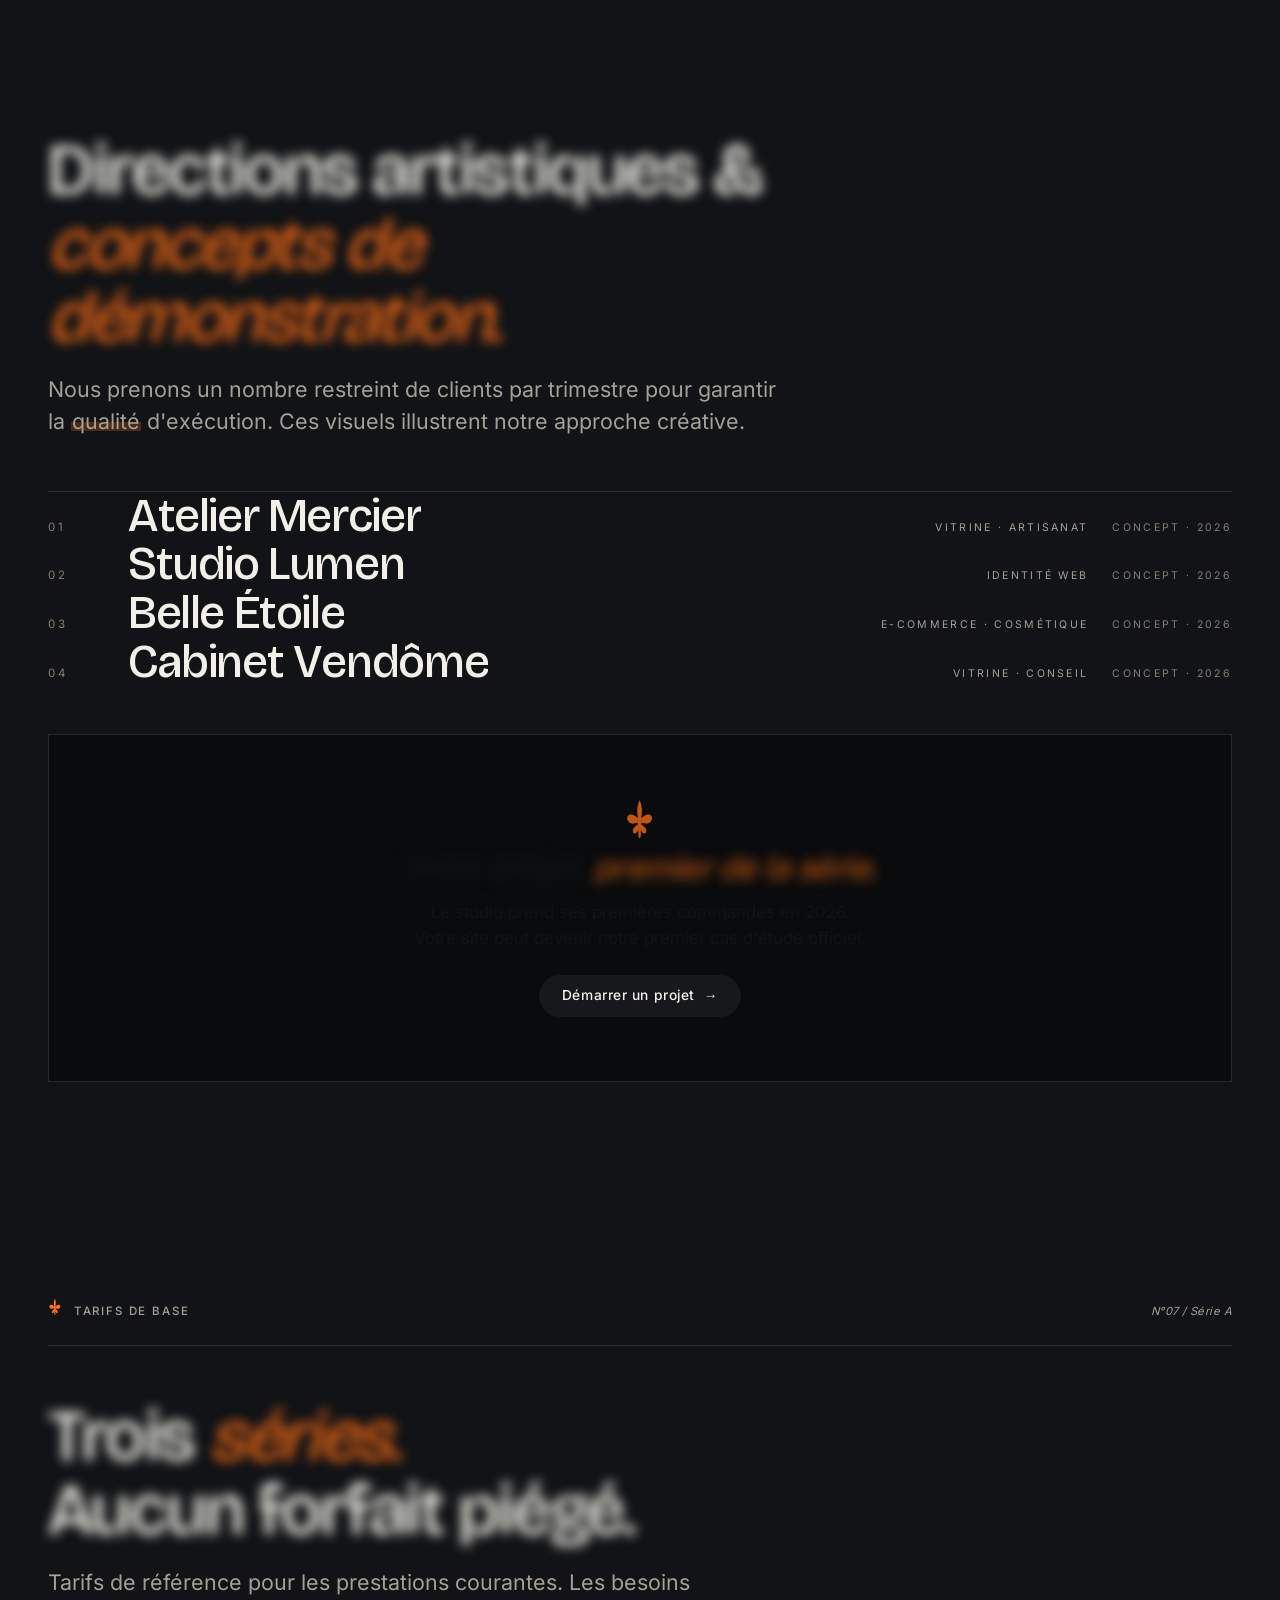
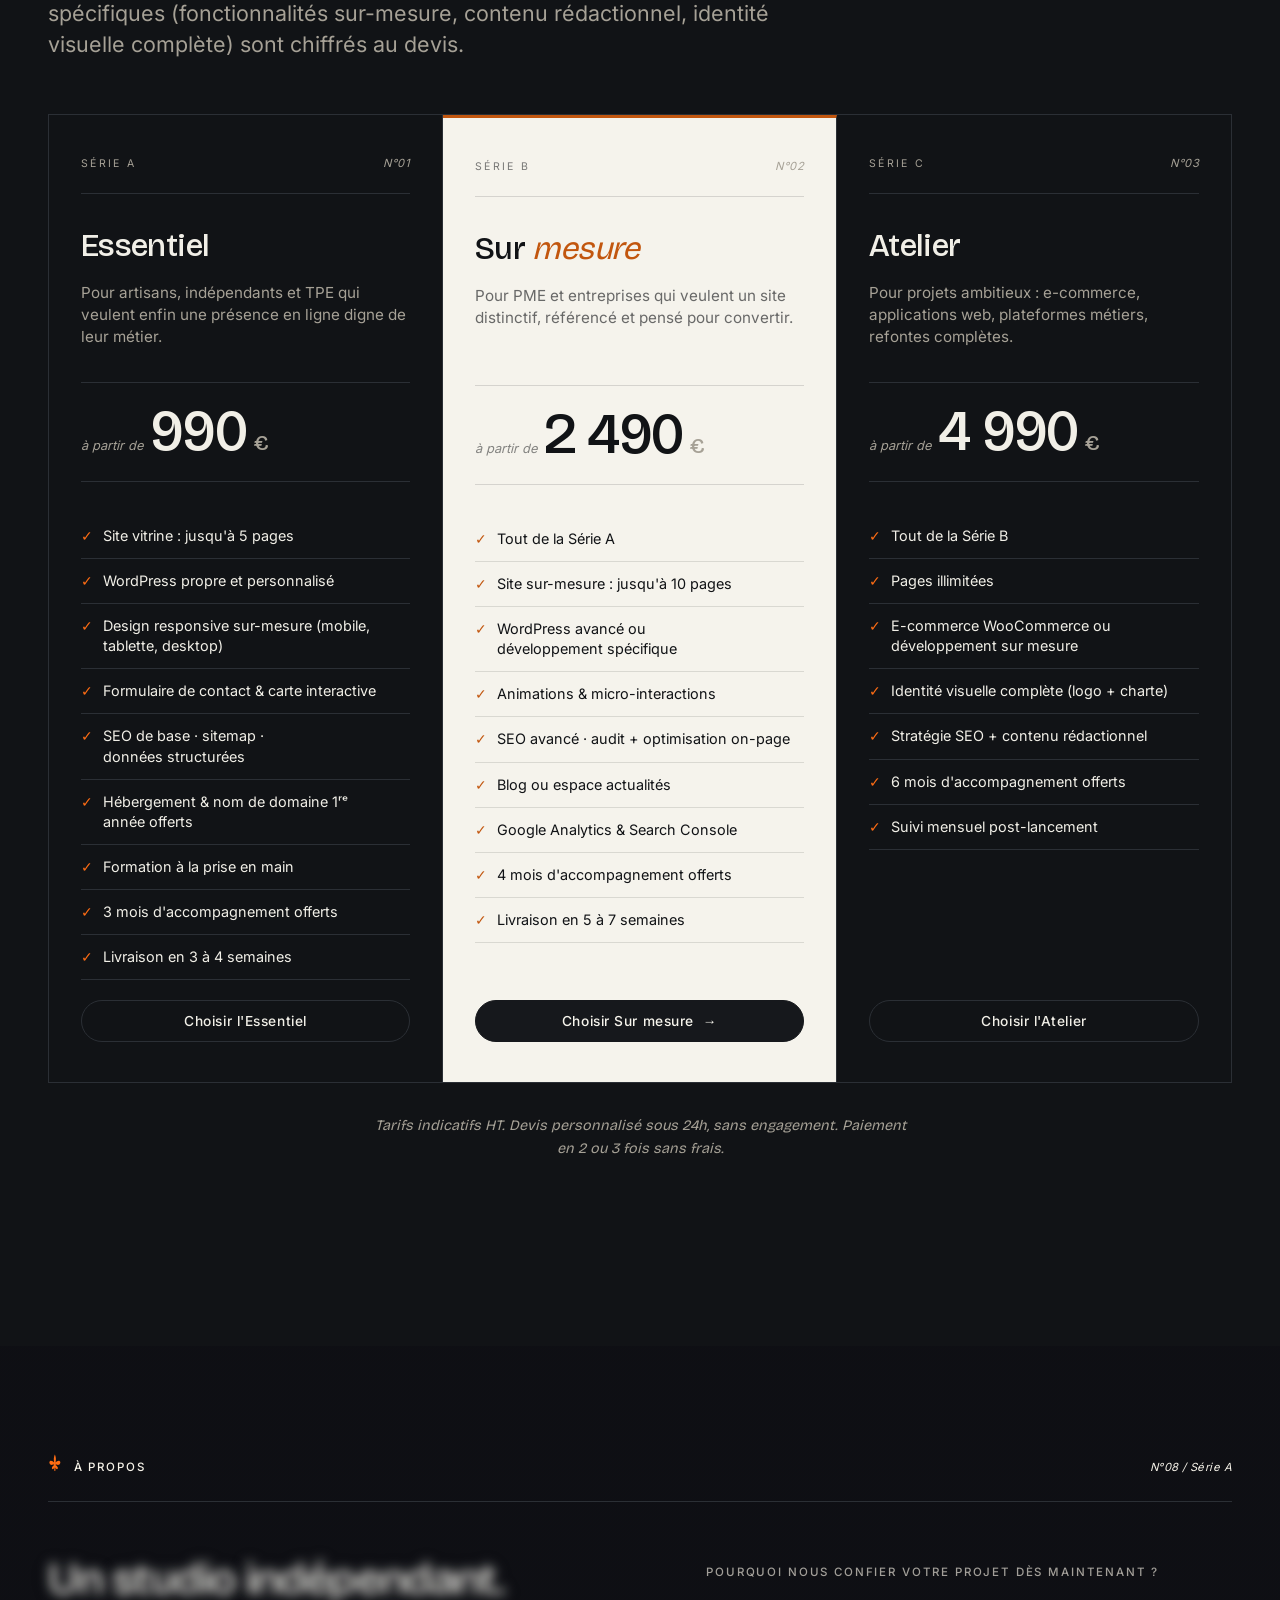
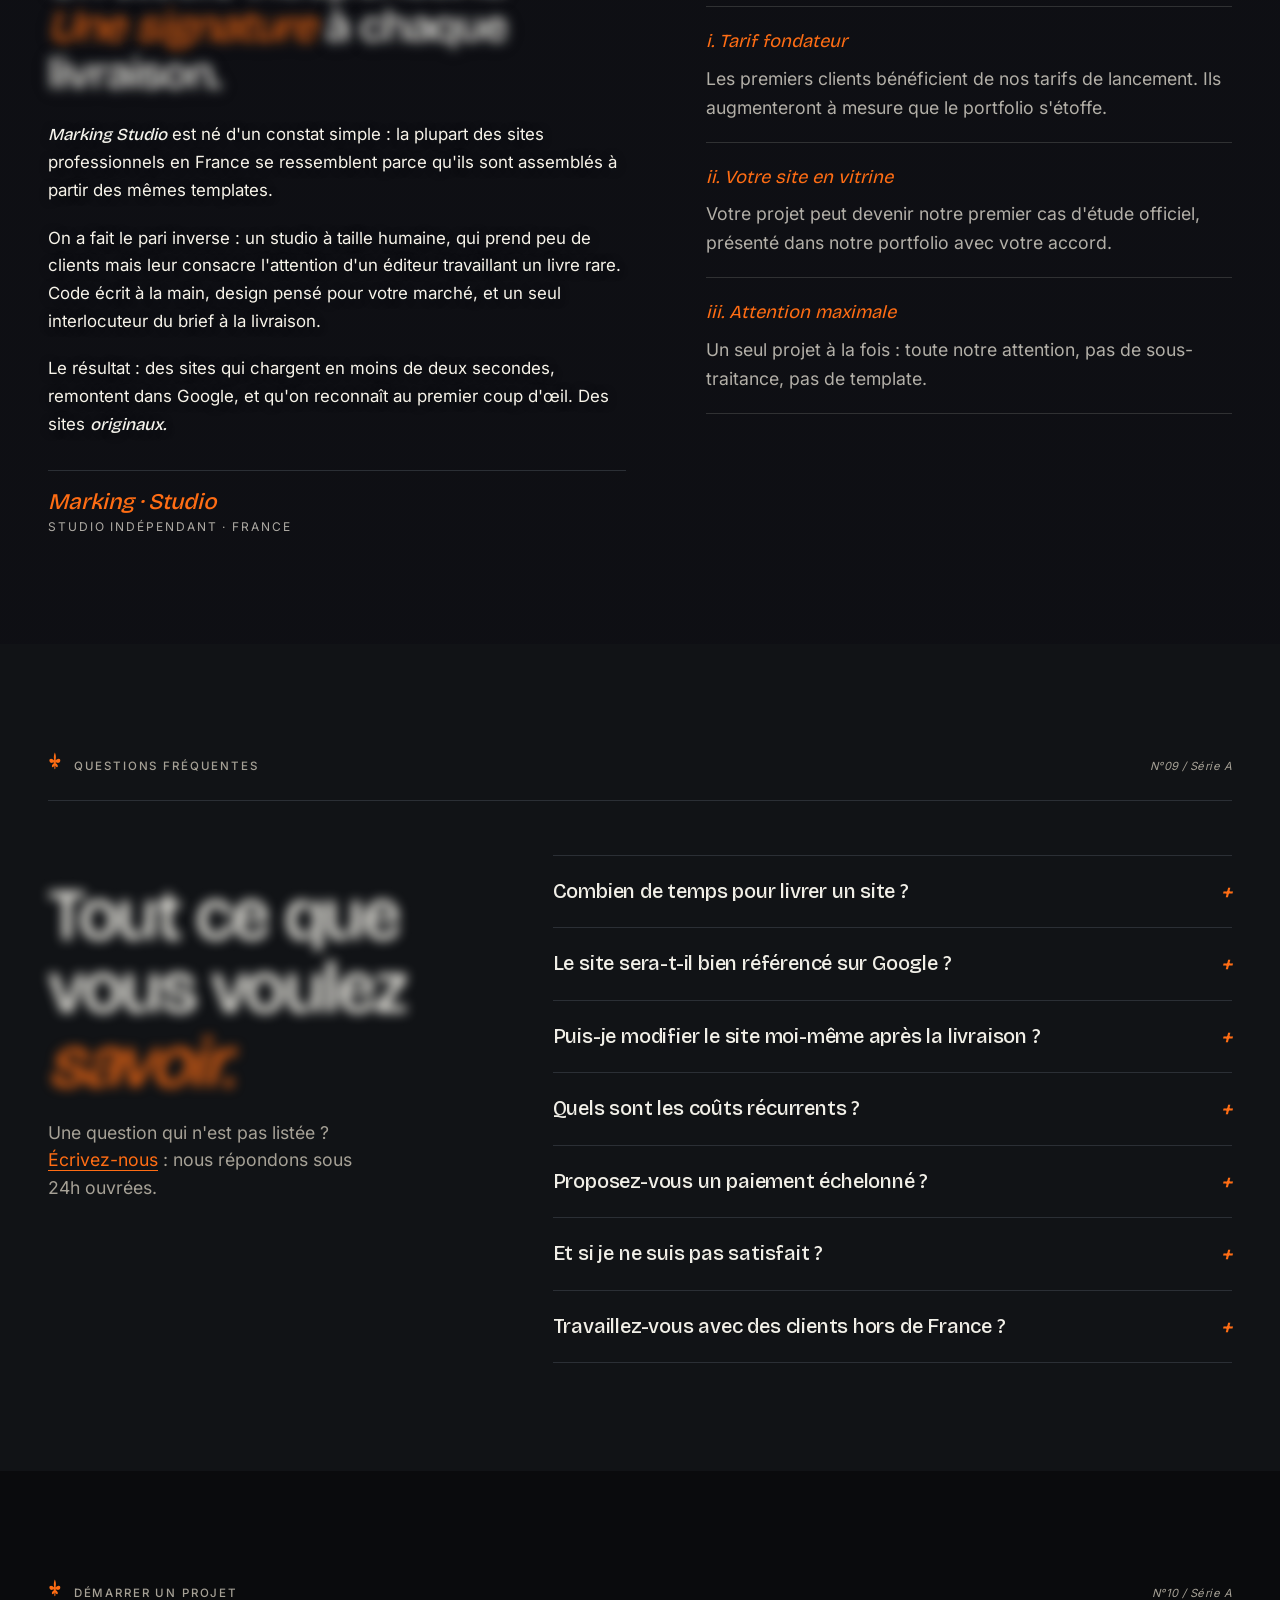
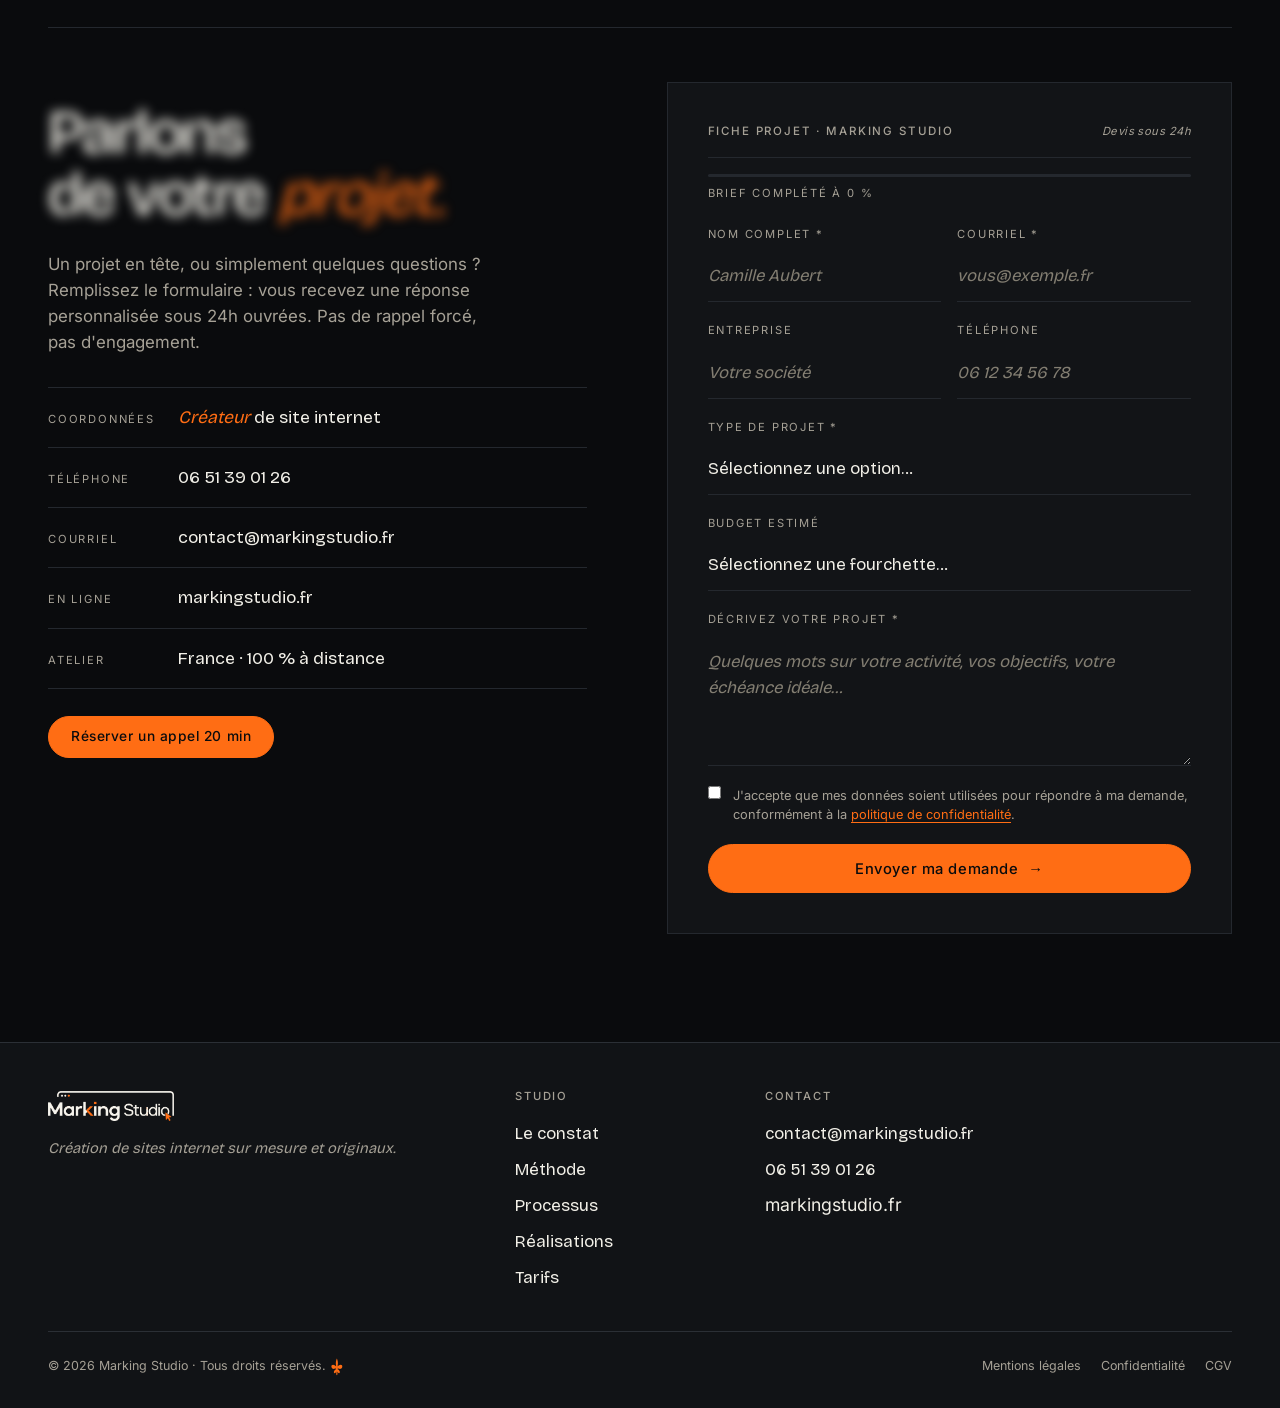
==== commit bddb14d4: "C'est fait et vérifié en navigateur réel. ✅ La cause : l'effet de sortie du hero au scroll ne ciblai" ====
--- a/ovh-deploy/index.html
+++ b/ovh-deploy/index.html
@@ -202,7 +202,7 @@
 </section>
 
 <!-- Marquee strip — recto/verso ornament -->
-<div class="marquee" aria-hidden="true">
+<div class="marquee reveal" aria-hidden="true">
   <div class="marquee__inner">
     <span class="marquee__item">Sites vitrines</span>
     <span class="marquee__item"><span><i>Identités</i> web</span></span>
@@ -496,7 +496,7 @@
 
     <div class="journey__experience">
     <ol class="journey__steps" role="list">
-      <li class="journey-step" data-step="1">
+      <li class="journey-step reveal" data-step="1">
         <div class="journey-step__head">
           <span class="journey-step__num"><i>i.</i></span>
           <span class="journey-step__duration">2-3 jours</span>
@@ -513,7 +513,7 @@
         </ul>
       </li>
 
-      <li class="journey-step" data-step="2">
+      <li class="journey-step reveal" data-step="2">
         <div class="journey-step__head">
           <span class="journey-step__num"><i>ii.</i></span>
           <span class="journey-step__duration">1-2 semaines</span>
@@ -530,7 +530,7 @@
         </ul>
       </li>
 
-      <li class="journey-step" data-step="3">
+      <li class="journey-step reveal" data-step="3">
         <div class="journey-step__head">
           <span class="journey-step__num"><i>iii.</i></span>
           <span class="journey-step__duration">2-4 semaines</span>
@@ -547,7 +547,7 @@
         </ul>
       </li>
 
-      <li class="journey-step" data-step="4">
+      <li class="journey-step reveal" data-step="4">
         <div class="journey-step__head">
           <span class="journey-step__num"><i>iv.</i></span>
           <span class="journey-step__duration">Suivi continu</span>
@@ -1142,7 +1142,7 @@
   <div class="container">
 
     <div class="footer__top">
-      <div class="footer__brand">
+      <div class="footer__brand reveal">
         <a href="#hero" class="logo" aria-label="Marking Studio · Accueil">
           <img class="logo__img" src="images/logo-markingstudio-dark.png" alt="Marking Studio" width="829" height="198">
         </a>
@@ -1151,7 +1151,7 @@
         </p>
       </div>
 
-      <div class="footer__col">
+      <div class="footer__col reveal">
         <h4>Studio</h4>
         <ul role="list">
           <li><a href="#pain">Le constat</a></li>
@@ -1162,7 +1162,7 @@
         </ul>
       </div>
 
-      <div class="footer__col">
+      <div class="footer__col reveal">
         <h4>Contact</h4>
         <ul role="list">
           <li><a href="mailto:contact@markingstudio.fr">contact@markingstudio.fr</a></li>
@@ -1173,7 +1173,7 @@
 
     </div>
 
-    <div class="footer__bottom">
+    <div class="footer__bottom reveal" data-reveal-edge>
       <p>© 2026 Marking Studio · Tous droits réservés. <span class="pilcrow" aria-hidden="true"><svg class="fleur" xmlns="http://www.w3.org/2000/svg" viewBox="0 0 100 130" fill="currentColor" aria-hidden="true"><path d="M50 4 C 47 10 44 18 43 28 C 42 36 42 46 44 56 L 44 62 C 38 56 30 50 22 50 C 14 50 8 56 10 66 C 12 76 22 82 32 80 C 38 78 42 74 44 68 L 44 72 L 28 72 L 28 78 L 44 78 L 44 84 C 40 86 34 90 30 96 C 26 104 28 112 34 112 C 40 112 44 106 46 98 L 46 122 L 50 128 L 54 122 L 54 98 C 56 106 60 112 66 112 C 72 112 74 104 70 96 C 66 90 60 86 56 84 L 56 78 L 72 78 L 72 72 L 56 72 L 56 68 C 58 74 62 78 68 80 C 78 82 88 76 90 66 C 92 56 86 50 78 50 C 70 50 62 56 56 62 L 56 56 C 58 46 58 36 57 28 C 56 18 53 10 50 4 Z"/></svg></span></p>
       <ul role="list">
         <li><a href="mentions-legales.html">Mentions légales</a></li>
--- a/ovh-deploy/css/style.css
+++ b/ovh-deploy/css/style.css
@@ -225,6 +225,8 @@
   display: flex;
   flex-direction: column;
 }
+/* Scrubbé par JS au scroll (hero scroll exit) — réserve le layer côté compositeur */
+.js .hero__inner { will-change: transform, opacity; }
 
 .hero__strap {
   display: flex; justify-content: space-between; align-items: center;
@@ -240,8 +242,6 @@
   justify-content: center;
   padding-block: clamp(var(--space-12), 8vh, var(--space-24));
 }
-/* Scrubbé par JS au scroll (hero scroll exit) — réserve le layer côté compositeur */
-.js .hero__body { will-change: transform, opacity; }
 
 .hero__title {
   font-family: var(--font-display);
@@ -1513,6 +1513,8 @@
 .pricing__grid .price-card.reveal.is-visible:nth-child(2) { transition-delay: 90ms; }
 .pain__grid .reveal.is-visible:nth-child(3),
 .pricing__grid .price-card.reveal.is-visible:nth-child(3) { transition-delay: 180ms; }
+.footer__top .reveal.is-visible:nth-child(2) { transition-delay: 90ms; }
+.footer__top .reveal.is-visible:nth-child(3) { transition-delay: 180ms; }
 
 /* Le lead suit la cascade des mots du titre qui le précède */
 .section__lead.reveal.is-visible { transition-delay: 140ms; }
@@ -2295,8 +2297,12 @@
   position: relative;
   padding-left: clamp(0.9rem, 2vw, 1.5rem);
   opacity: 0.45;
-  transition: opacity 400ms var(--ease);
-}
+  transition: opacity 400ms var(--ease), transform 480ms var(--ease);
+}
+/* Compose le reveal bidirectionnel avec le tamisage cinématique : hors
+   viewport l'étape est rangée (opacity 0, prime sur is-active) ; visible
+   mais non active, elle reste tamisée à 0.45. */
+.journey__experience.is-cinematic .journey-step.reveal:not(.is-visible) { opacity: 0; }
 .journey__experience.is-cinematic .journey-step::before {
   content: '';
   position: absolute;
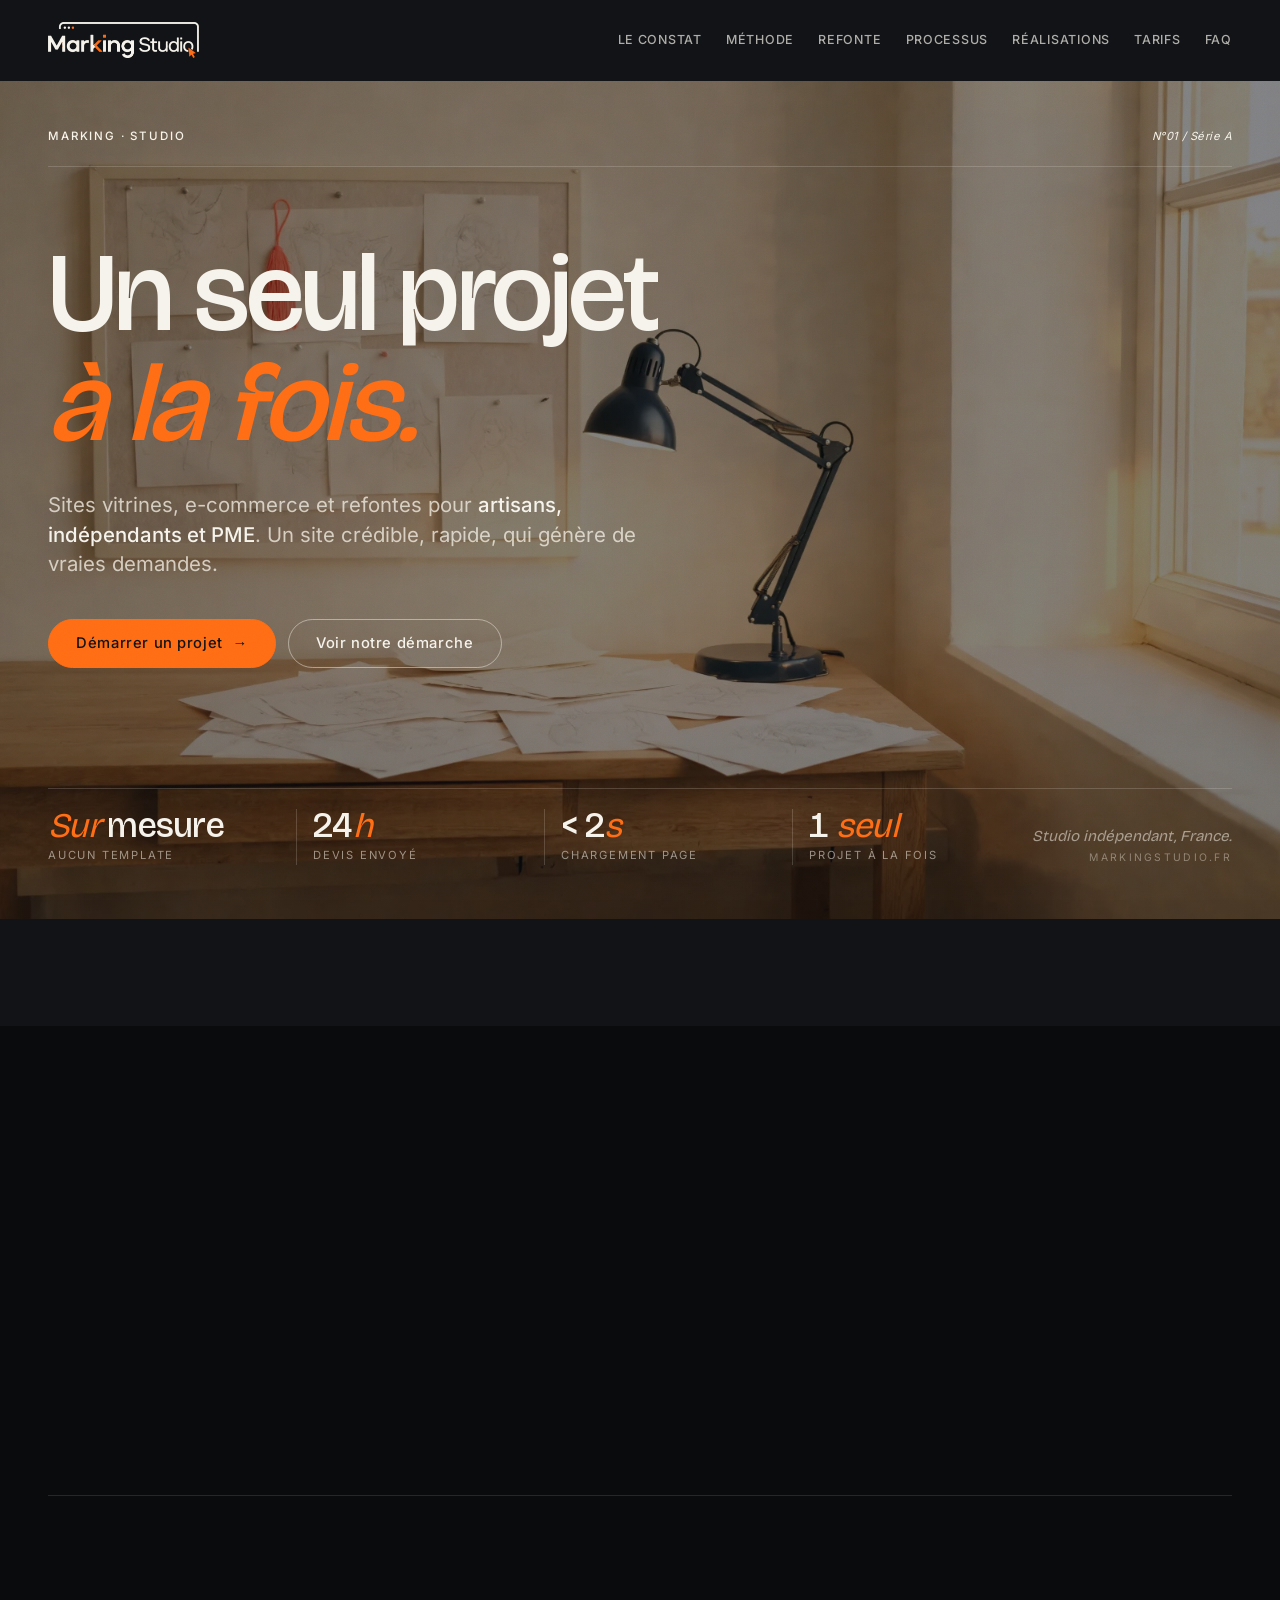
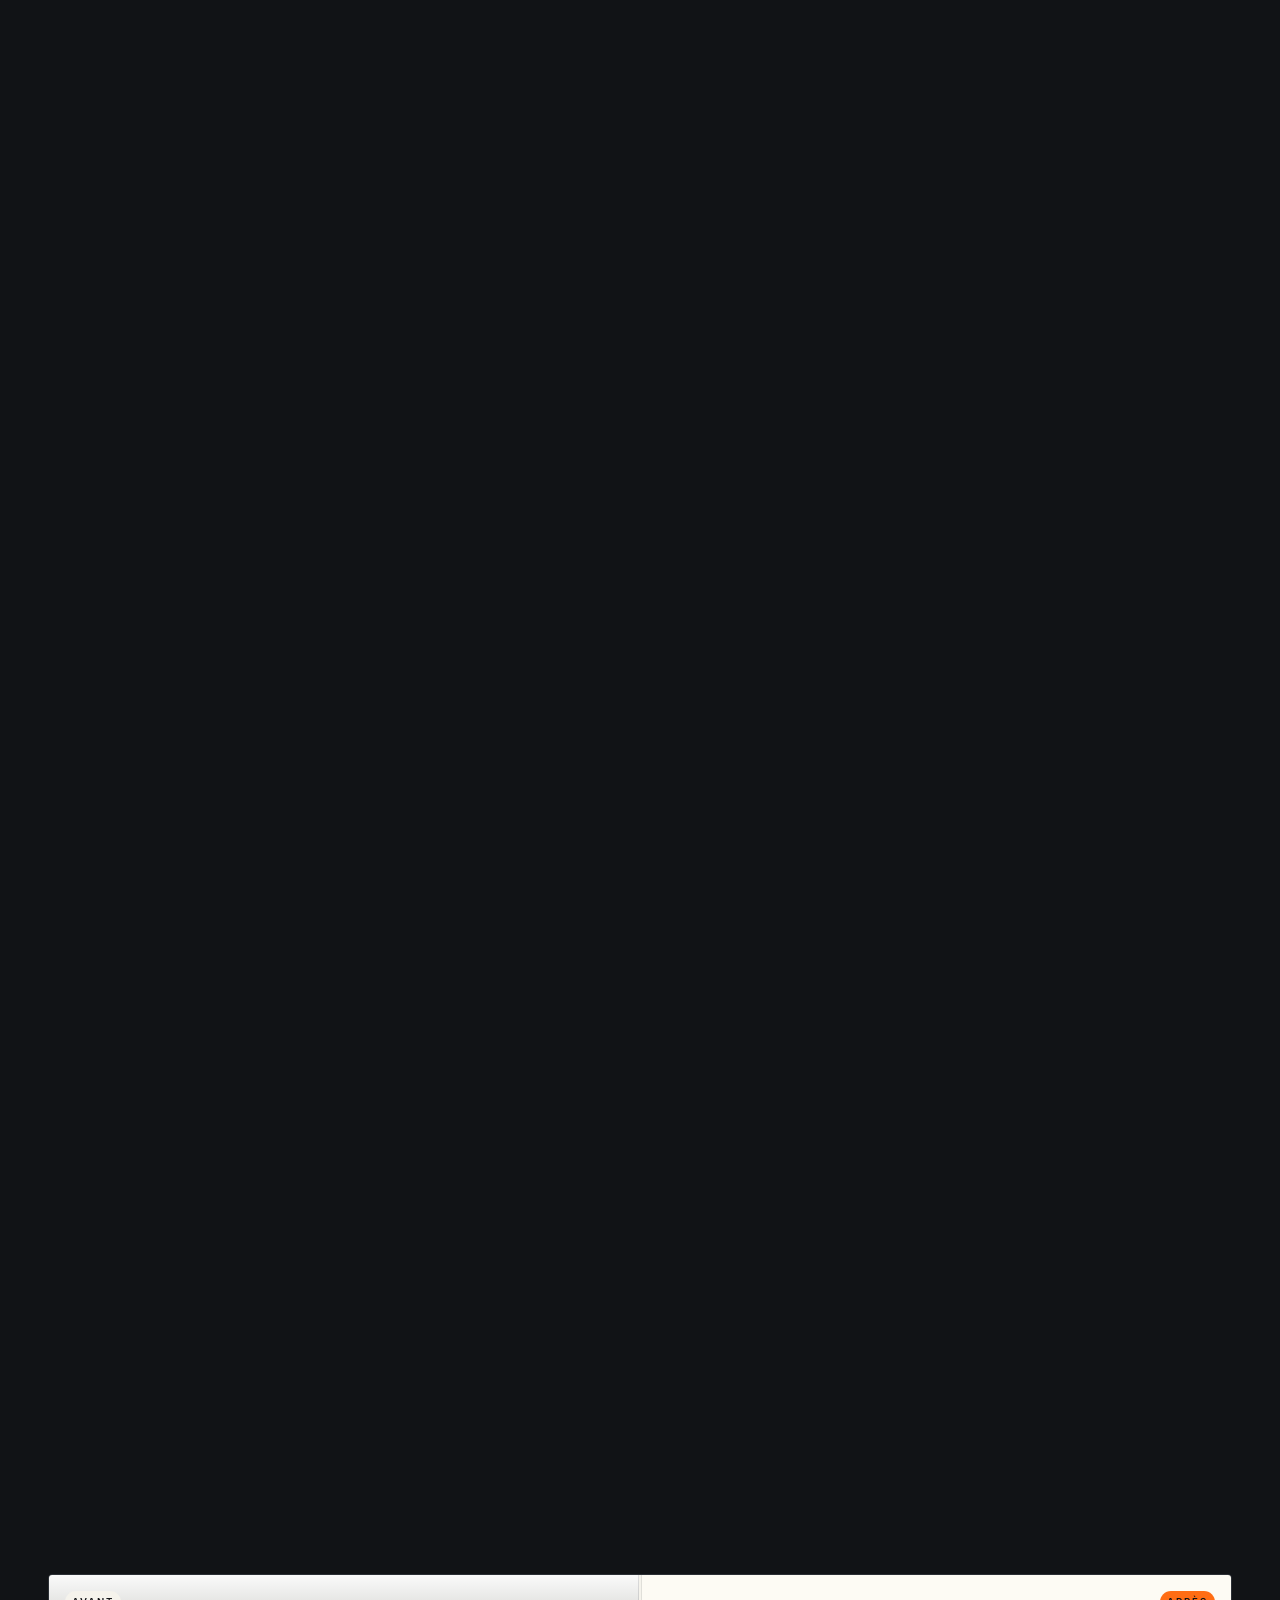
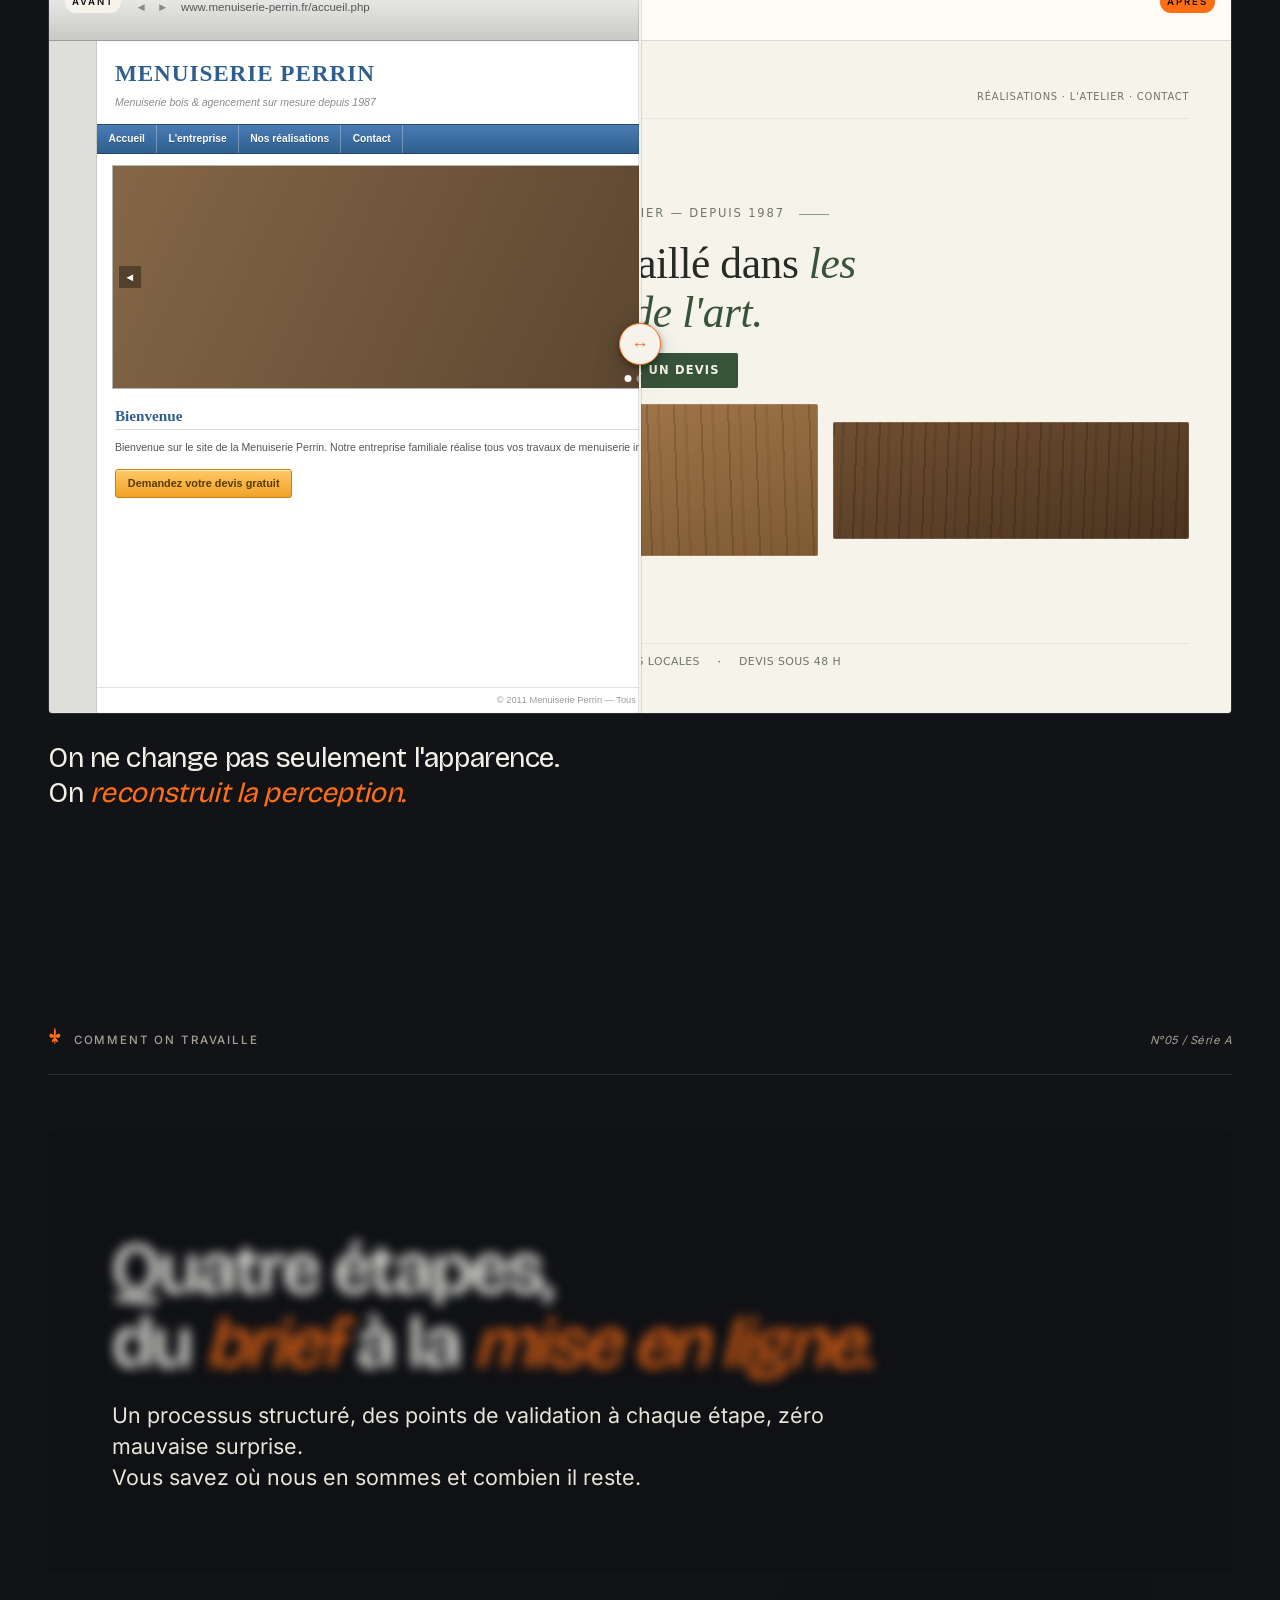
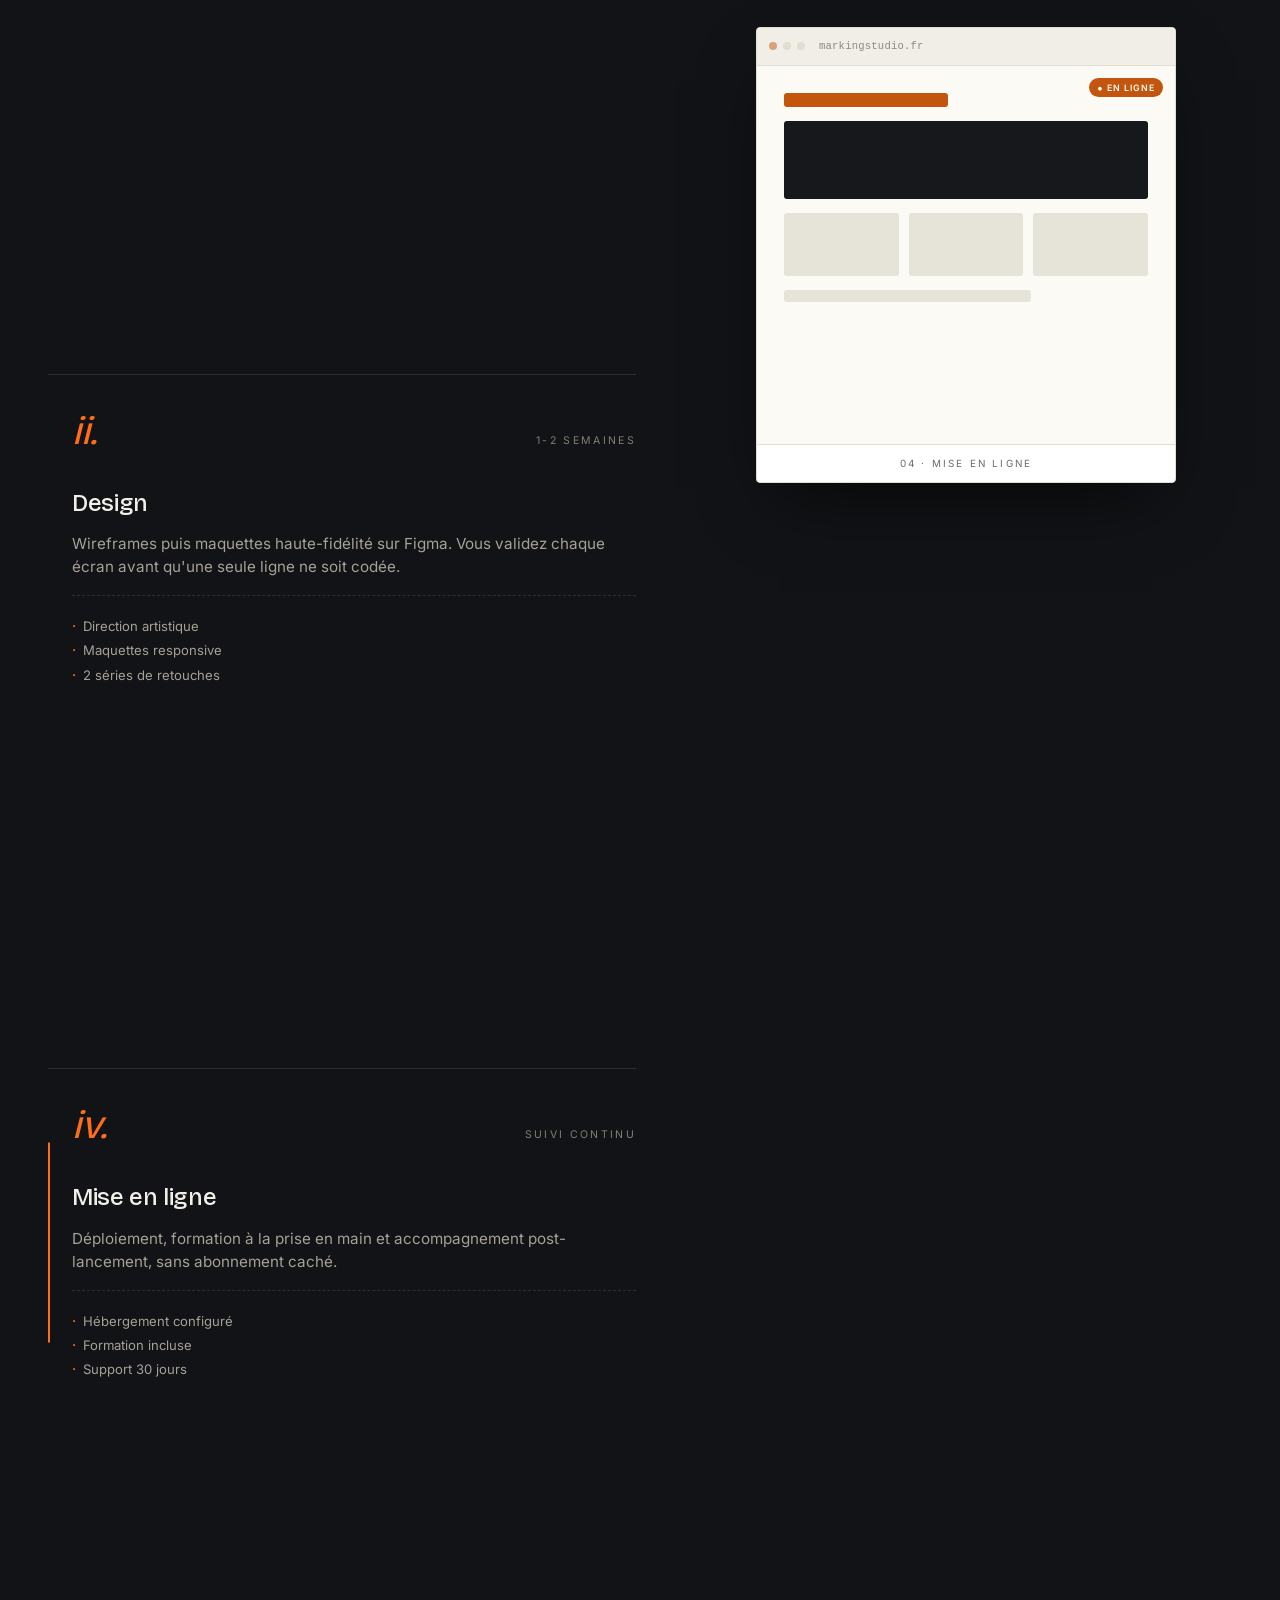
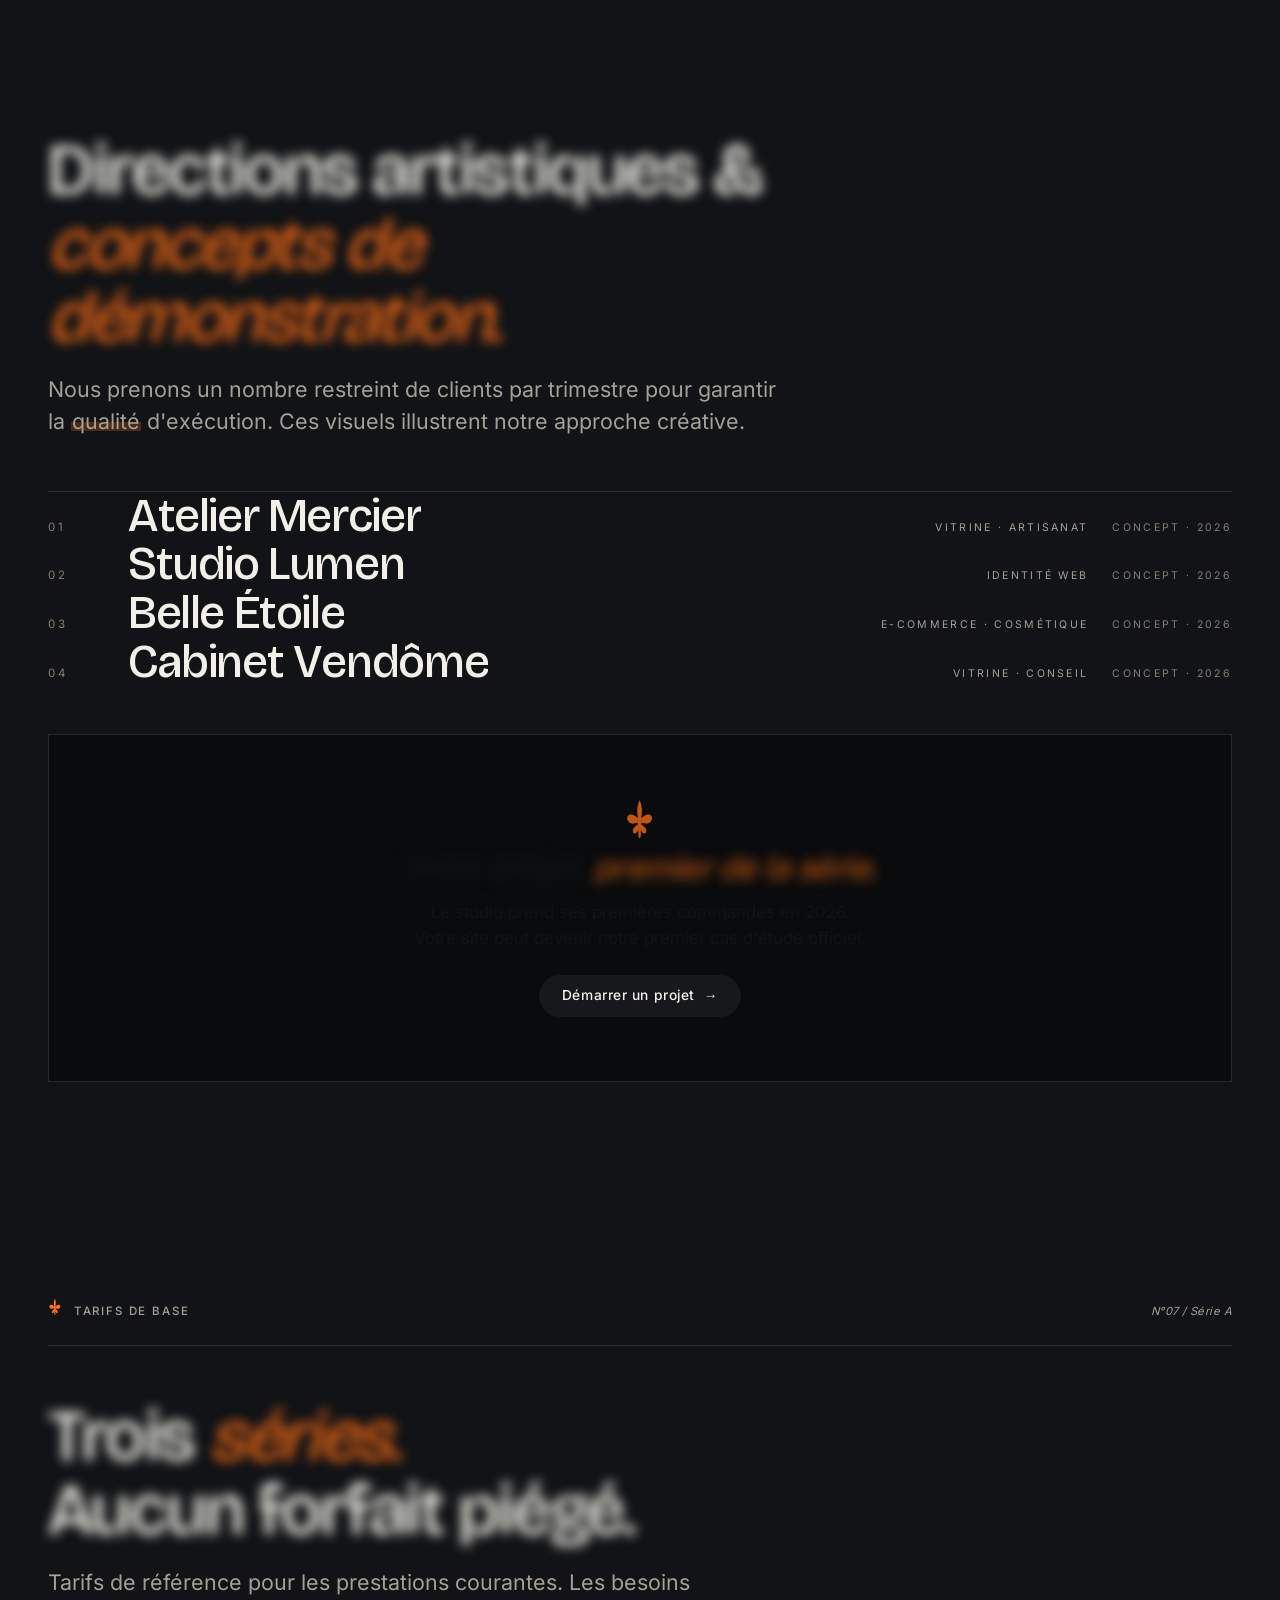
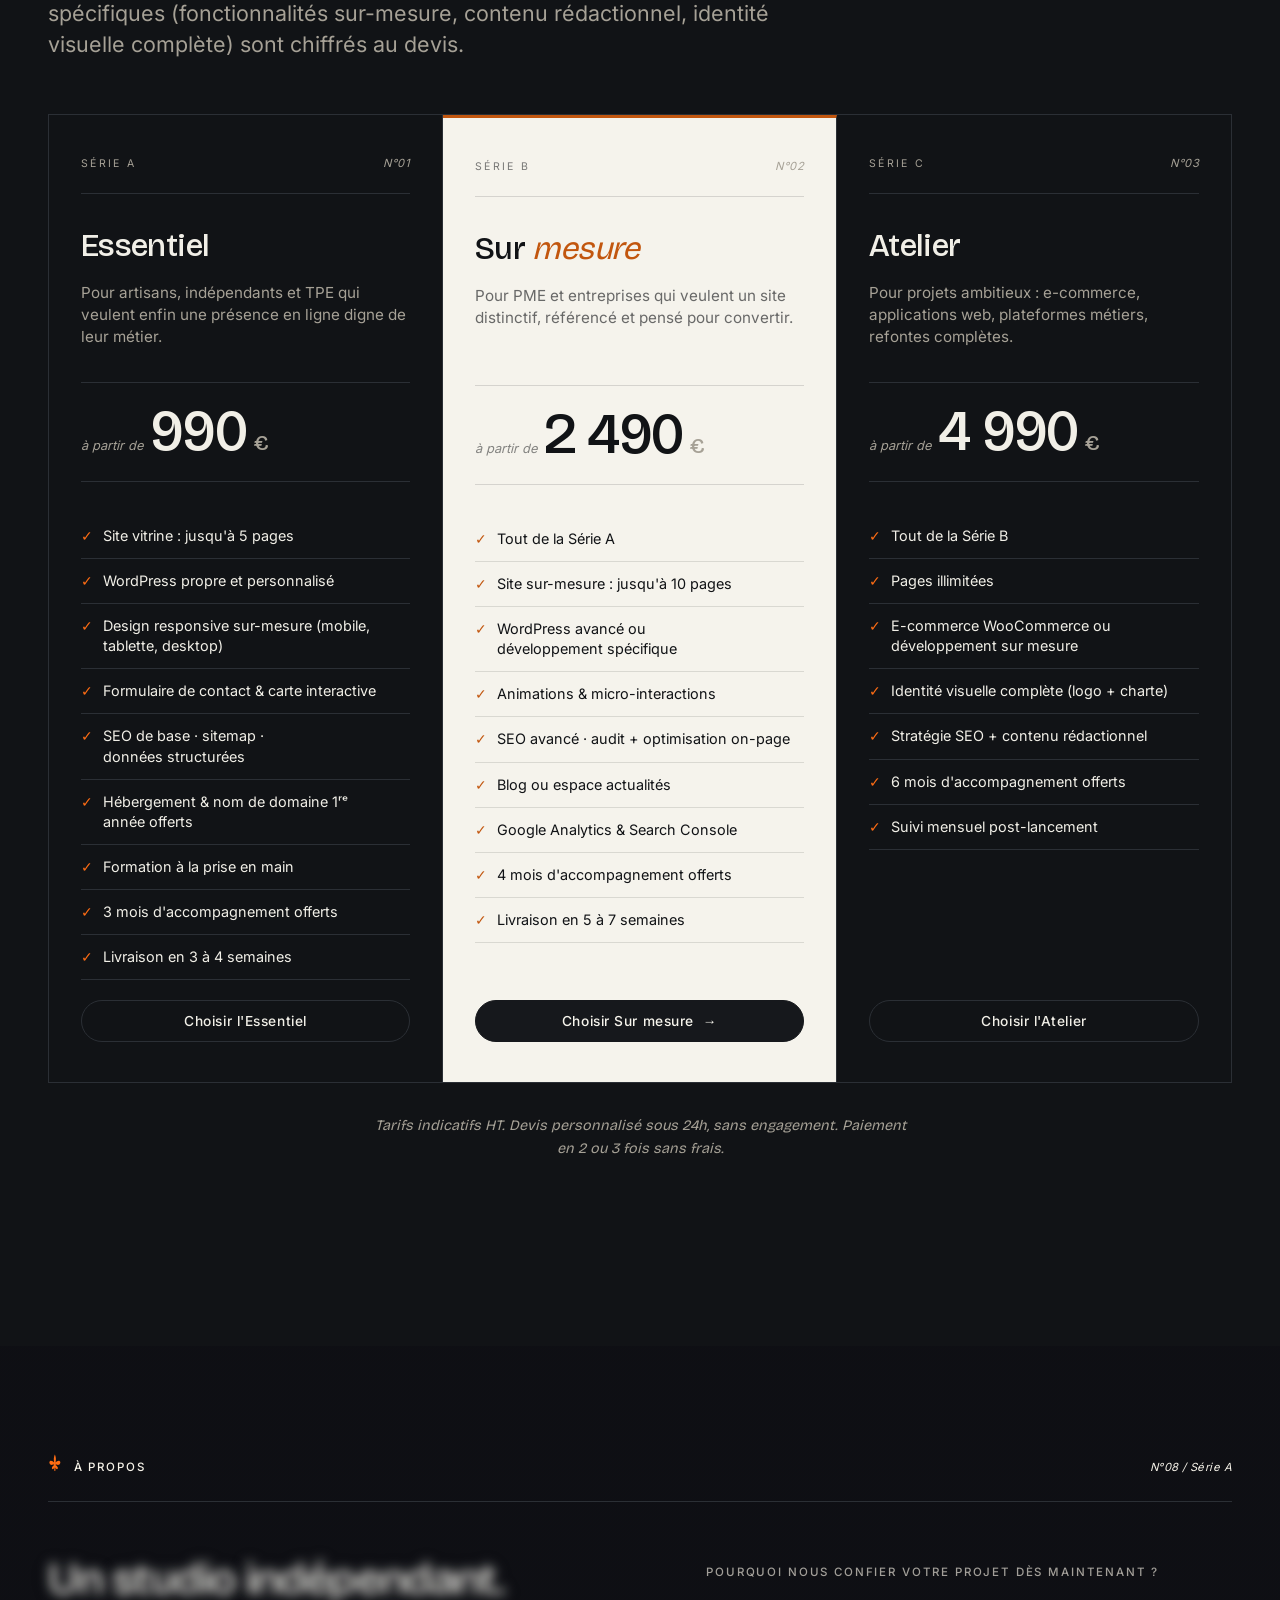
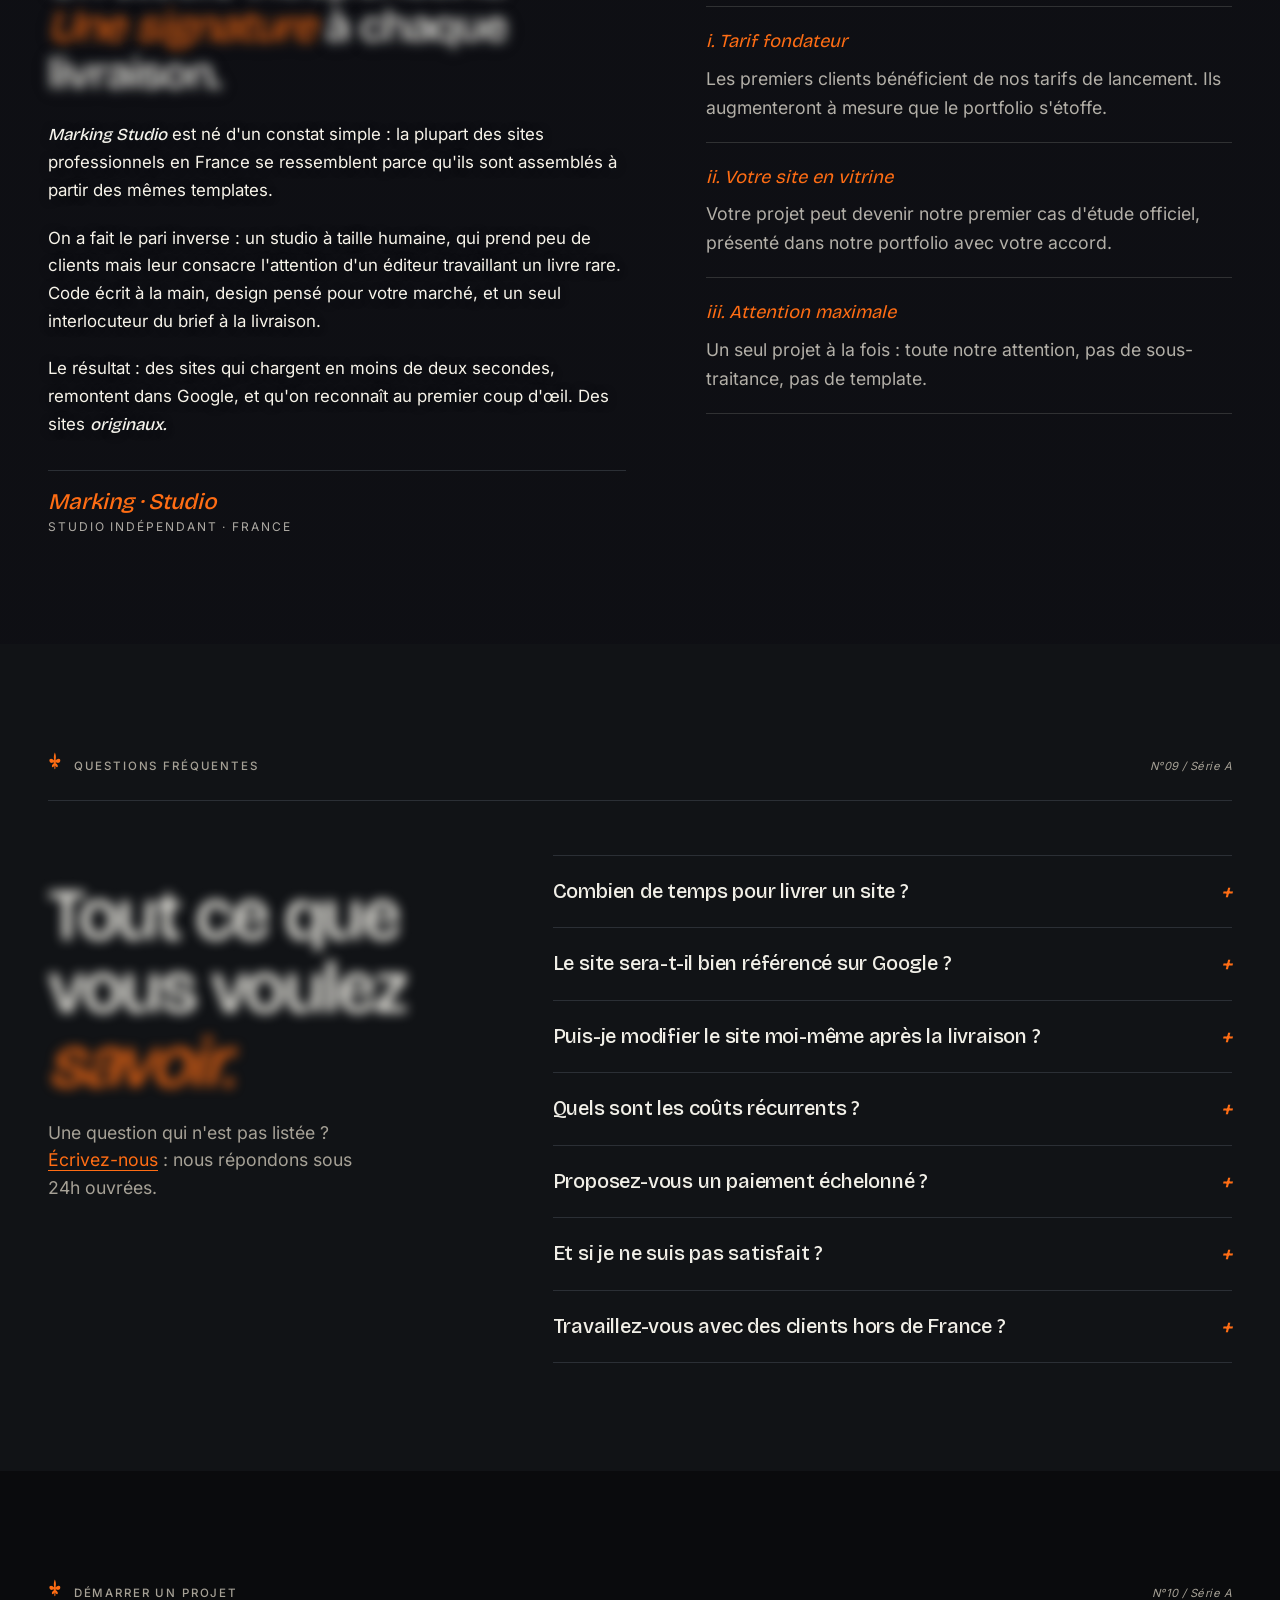
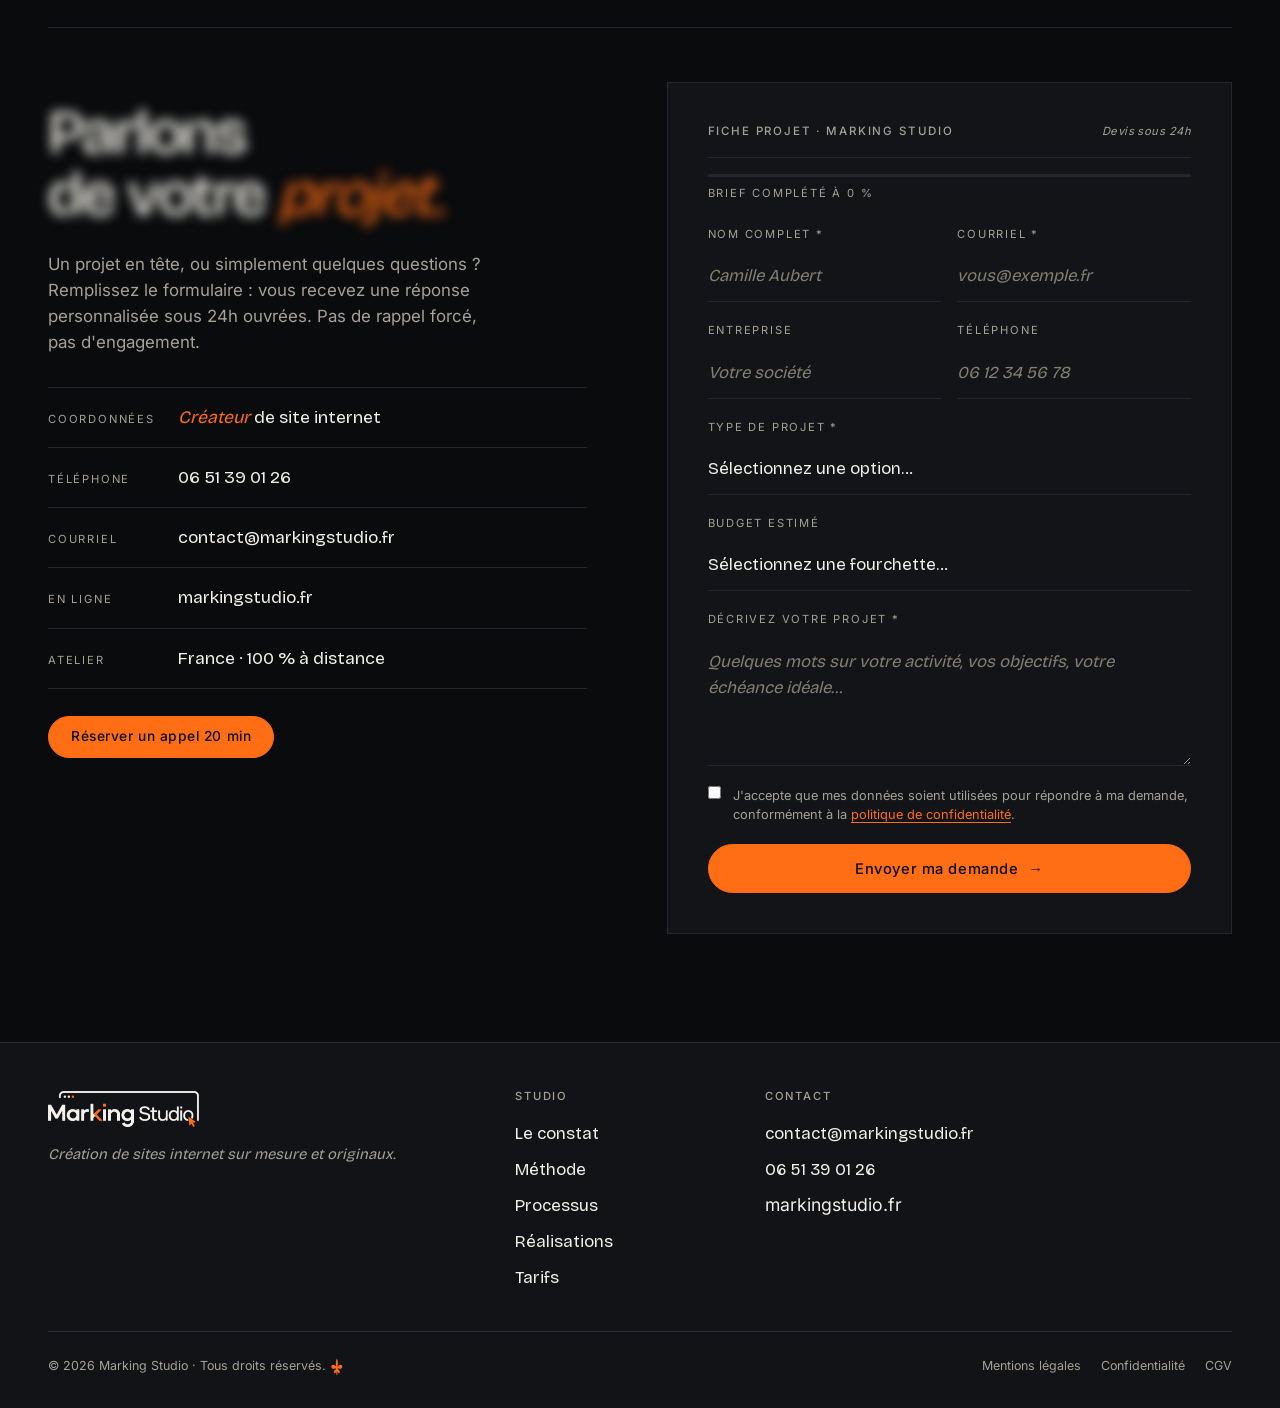
==== commit eb5d176c: "C'est fait et vérifié en navigateur réel. ✅ La série est complète — les trois blocs du constat jouen" ====
--- a/ovh-deploy/index.html
+++ b/ovh-deploy/index.html
@@ -103,7 +103,7 @@
 <header class="header" id="header">
   <div class="container header__inner">
     <a href="#hero" class="logo" aria-label="Marking Studio · Accueil">
-      <img class="logo__img" src="images/logo-markingstudio-dark.png" alt="Marking Studio" width="829" height="198">
+      <img class="logo__img" src="images/logo-markingstudio-dark@2x.png" alt="Marking Studio" width="301" height="72">
     </a>
 
     <nav class="nav" aria-label="Navigation principale">
@@ -248,17 +248,30 @@
     </div>
 
     <div class="pain__grid">
-      <article class="pain-item reveal">
-        <div class="pain-item__num">i.</div>
-        <h3>Vos visiteurs partent en quelques secondes.</h3>
-        <p>
-          Site lent, mobile cassé, hiérarchie confuse : chaque friction
-          renvoie vos prospects vers le concurrent juste en dessous
-          dans Google.
-        </p>
+      <!-- Item i. « visiteur qui part » — le contenu dérive vers la gauche puis
+           file hors du cadre après 3 s, comme le visiteur qu'il décrit ; un clic
+           sur la case le fait revenir (voir main.js). -->
+      <article class="pain-item pain-item--visitor reveal">
+        <div class="pain-item__body">
+          <div class="pain-item__num">i.</div>
+          <h3>Vos visiteurs partent en quelques secondes.</h3>
+          <p>
+            Site lent, mobile cassé, hiérarchie confuse : chaque friction
+            renvoie vos prospects vers le concurrent juste en dessous
+            dans Google.
+          </p>
+        </div>
+        <button class="pain-item__return" type="button" disabled>
+          <span class="pain-item__return-num" aria-hidden="true">i.</span>
+          <span><span class="em-italic">Parti chez le concurrent.</span><br>Cliquez pour le faire revenir.</span>
+        </button>
       </article>
 
-      <article class="pain-item reveal">
+      <!-- Item ii. « introuvable sur Google » — le contenu n'apparaît pas :
+           titre et texte restent fantômes (flou fort, quasi transparents),
+           comme un site absent de l'index ; un clic « indexe » le bloc et fait
+           la mise au point (voir main.js). -->
+      <article class="pain-item pain-item--unindexed reveal">
         <div class="pain-item__num">ii.</div>
         <h3>Vous n'apparaissez pas sur Google.</h3>
         <p>
@@ -266,16 +279,28 @@
           Vous payez de la publicité pour générer le trafic
           que votre site devrait déjà attirer.
         </p>
+        <button class="pain-item__return" type="button" disabled>
+          <span><span class="em-italic">Introuvable sur Google.</span><br>Cliquez pour l'indexer.</span>
+        </button>
       </article>
 
-      <article class="pain-item reveal">
-        <div class="pain-item__num">iii.</div>
-        <h3>Vous ressemblez à tout le monde.</h3>
-        <p>
-          Mêmes templates, mêmes blocs, mêmes photos.
-          Dans un marché saturé, l'identité visuelle n'est plus
-          un luxe : c'est ce qui fait qu'on vous choisit.
-        </p>
+      <!-- Item iii. « vous ressemblez à tout le monde » — le contenu se
+           duplique en échos identiques décalés derrière l'original (mêmes
+           templates, mêmes blocs…) ; un clic « démarque » le bloc et disperse
+           les clones (échos créés et pilotés par main.js). -->
+      <article class="pain-item pain-item--cloned reveal">
+        <div class="pain-item__body">
+          <div class="pain-item__num">iii.</div>
+          <h3>Vous ressemblez à tout le monde.</h3>
+          <p>
+            Mêmes templates, mêmes blocs, mêmes photos.
+            Dans un marché saturé, l'identité visuelle n'est plus
+            un luxe : c'est ce qui fait qu'on vous choisit.
+          </p>
+        </div>
+        <button class="pain-item__return" type="button" disabled>
+          <span class="em-italic">Cliquez pour vous démarquer.</span>
+        </button>
       </article>
     </div>
 
@@ -1144,7 +1169,7 @@
     <div class="footer__top">
       <div class="footer__brand reveal">
         <a href="#hero" class="logo" aria-label="Marking Studio · Accueil">
-          <img class="logo__img" src="images/logo-markingstudio-dark.png" alt="Marking Studio" width="829" height="198">
+          <img class="logo__img" src="images/logo-markingstudio-dark@2x.png" alt="Marking Studio" width="301" height="72">
         </a>
         <p>
           Création de sites internet sur mesure et originaux.
--- a/ovh-deploy/css/style.css
+++ b/ovh-deploy/css/style.css
@@ -72,7 +72,7 @@
 
 /* Logo — "Marking · Studio" set in the same Didone as the card */
 .logo { display: inline-flex; align-items: baseline; gap: 0.35em; color: var(--text); }
-.logo__img { display: block; height: 30px; width: auto; }
+.logo__img { display: block; height: 36px; width: auto; }
 .logo__mark {
   font-family: var(--font-display);
   font-size: 1.5rem;
@@ -470,6 +470,159 @@
   color: var(--text-muted);
   line-height: 1.55;
 }
+
+/* Item i. « visiteur qui part » — mise en scène du texte qu'il porte :
+   le contenu dérive lentement vers la gauche (3 s, .is-drifting) puis file
+   hors du cadre d'un coup (.is-gone), comme un visiteur qui abandonne la
+   page. Le bouton plein-case, révélé une fois le bloc parti, le fait
+   revenir. Classes posées par main.js ; jamais sous prefers-reduced-motion. */
+.pain-item--visitor {
+  position: relative;
+  overflow: hidden;
+}
+.pain-item__body {
+  display: flex;
+  flex-direction: column;
+  gap: var(--space-4);
+  transition: transform 600ms var(--ease), opacity 600ms var(--ease), filter 600ms var(--ease);
+}
+.pain-item--visitor.is-drifting .pain-item__body {
+  transform: translateX(-22px);
+  transition: transform 3000ms cubic-bezier(0.4, 0, 0.7, 1);
+}
+.pain-item--visitor.is-gone .pain-item__body {
+  transform: translateX(-140%);
+  opacity: 0;
+  filter: blur(5px);
+  transition:
+    transform 420ms cubic-bezier(0.6, -0.05, 0.9, 0.4),
+    opacity 320ms ease-out 80ms,
+    filter 420ms ease-in;
+}
+.pain-item__return {
+  position: absolute;
+  inset: 0;
+  display: flex;
+  flex-direction: column;
+  align-items: flex-start;
+  justify-content: flex-end;
+  gap: var(--space-4);
+  padding: var(--space-10) var(--space-6) var(--space-8);
+  background: none;
+  border: 0;
+  text-align: left;
+  font-family: var(--font-body);
+  font-size: 0.9rem;
+  line-height: 1.5;
+  color: var(--text-faint);
+  opacity: 0;
+  pointer-events: none;
+  transition: opacity 400ms var(--ease), color 200ms var(--ease);
+}
+.pain-item__return-num {
+  font-family: var(--font-display);
+  font-style: italic;
+  font-size: 0.9rem;
+  color: var(--text-faint);
+}
+.pain-item__return .em-italic { color: var(--accent); }
+.pain-item--visitor.is-gone .pain-item__return,
+.pain-item--unindexed.is-ghost .pain-item__return,
+.pain-item--cloned.is-cloned:not(.is-unique) .pain-item__return {
+  opacity: 1;
+  pointer-events: auto;
+  cursor: pointer;
+  transition-delay: 350ms;
+}
+.pain-item--visitor.is-gone .pain-item__return:hover,
+.pain-item--visitor.is-gone .pain-item__return:focus-visible,
+.pain-item--unindexed.is-ghost .pain-item__return:hover,
+.pain-item--unindexed.is-ghost .pain-item__return:focus-visible,
+.pain-item--cloned.is-cloned:not(.is-unique) .pain-item__return:hover,
+.pain-item--cloned.is-cloned:not(.is-unique) .pain-item__return:focus-visible {
+  color: var(--text-muted);
+}
+
+/* Item ii. « introuvable sur Google » — le contenu n'apparaît pas : h3 + p
+   restent fantômes (flou fort, quasi transparents), comme un site absent de
+   l'index — seul le numéro ii. reste net, le « slot » existe dans la grille.
+   Le clic « indexe » le bloc : mise au point flou → net. Classe .is-ghost
+   posée par main.js ; jamais sans JS ni sous prefers-reduced-motion. */
+.pain-item--unindexed { position: relative; }
+.pain-item--unindexed h3,
+.pain-item--unindexed p {
+  transition: filter 900ms var(--ease), opacity 900ms var(--ease);
+}
+.pain-item--unindexed.is-ghost h3,
+.pain-item--unindexed.is-ghost p {
+  filter: blur(9px);
+  opacity: 0.18;
+}
+/* Le fantôme se lit d'abord, l'invitation ensuite. */
+.pain-item--unindexed.is-ghost .pain-item__return { transition-delay: 900ms; }
+
+/* Item iii. « vous ressemblez à tout le monde » — le contenu se duplique en
+   deux échos identiques décalés derrière l'original (mêmes templates, mêmes
+   blocs, mêmes photos). Le clic « démarque » le bloc : les clones se
+   dispersent d'un coup et l'original marque le coup, seul. Les échos sont
+   créés par main.js (aria-hidden) ; jamais sans JS ni sous
+   prefers-reduced-motion. */
+.pain-item--cloned {
+  position: relative;
+  overflow: hidden;
+}
+.pain-item--cloned .pain-item__body {
+  position: relative;
+  z-index: 1;
+}
+.pain-item__clone {
+  position: absolute;
+  inset: 0;
+  padding: inherit; /* suit le padding de la case à tous les breakpoints */
+  display: flex;
+  flex-direction: column;
+  gap: var(--space-4);
+  opacity: 0;
+  transform: translate(0, 0);
+  pointer-events: none;
+  transition: transform 700ms var(--ease), opacity 700ms var(--ease);
+}
+.pain-item--cloned.is-cloned .pain-item__clone--1 {
+  transform: translate(12px, 14px);
+  opacity: 0.26;
+  transition-delay: 500ms;
+}
+.pain-item--cloned.is-cloned .pain-item__clone--2 {
+  transform: translate(24px, 28px);
+  opacity: 0.12;
+  transition-delay: 640ms;
+}
+/* Démarqué : les clones filent en diagonale et disparaissent, vite. */
+.pain-item--cloned.is-unique .pain-item__clone--1 {
+  transform: translate(80px, 90px);
+  opacity: 0;
+  transition: transform 450ms cubic-bezier(0.6, -0.05, 0.9, 0.4), opacity 360ms ease-out;
+}
+.pain-item--cloned.is-unique .pain-item__clone--2 {
+  transform: translate(150px, 170px);
+  opacity: 0;
+  transition: transform 450ms cubic-bezier(0.6, -0.05, 0.9, 0.4), opacity 360ms ease-out;
+}
+@keyframes pain-standout {
+  50% { transform: scale(1.03); }
+}
+.pain-item--cloned.is-unique .pain-item__body {
+  animation: pain-standout 500ms var(--ease);
+}
+/* Hint sur une ligne, en haut à droite (la bande du numéro iii., seule zone
+   libre à tous les breakpoints) ; il attend que les échos soient sortis. */
+.pain-item--cloned .pain-item__return {
+  justify-content: flex-start;
+  align-items: flex-end;
+  text-align: right;
+  z-index: 2;
+}
+.pain-item--cloned.is-cloned:not(.is-unique) .pain-item__return { transition-delay: 1300ms; }
 
 @media (max-width: 880px) {
   .pain__title-block { grid-template-columns: 1fr; gap: var(--space-6); }
@@ -1554,7 +1707,7 @@
   /* Header — compact */
   .header__inner { min-height: 64px; padding-block: 10px; }
   .logo__mark, .logo__mark-italic, .logo__dot { font-size: 1.25rem; }
-  .logo__img { height: 26px; }
+  .logo__img { height: 30px; }
 
   /* Mobile menu */
   .mobile-menu { top: 64px; }
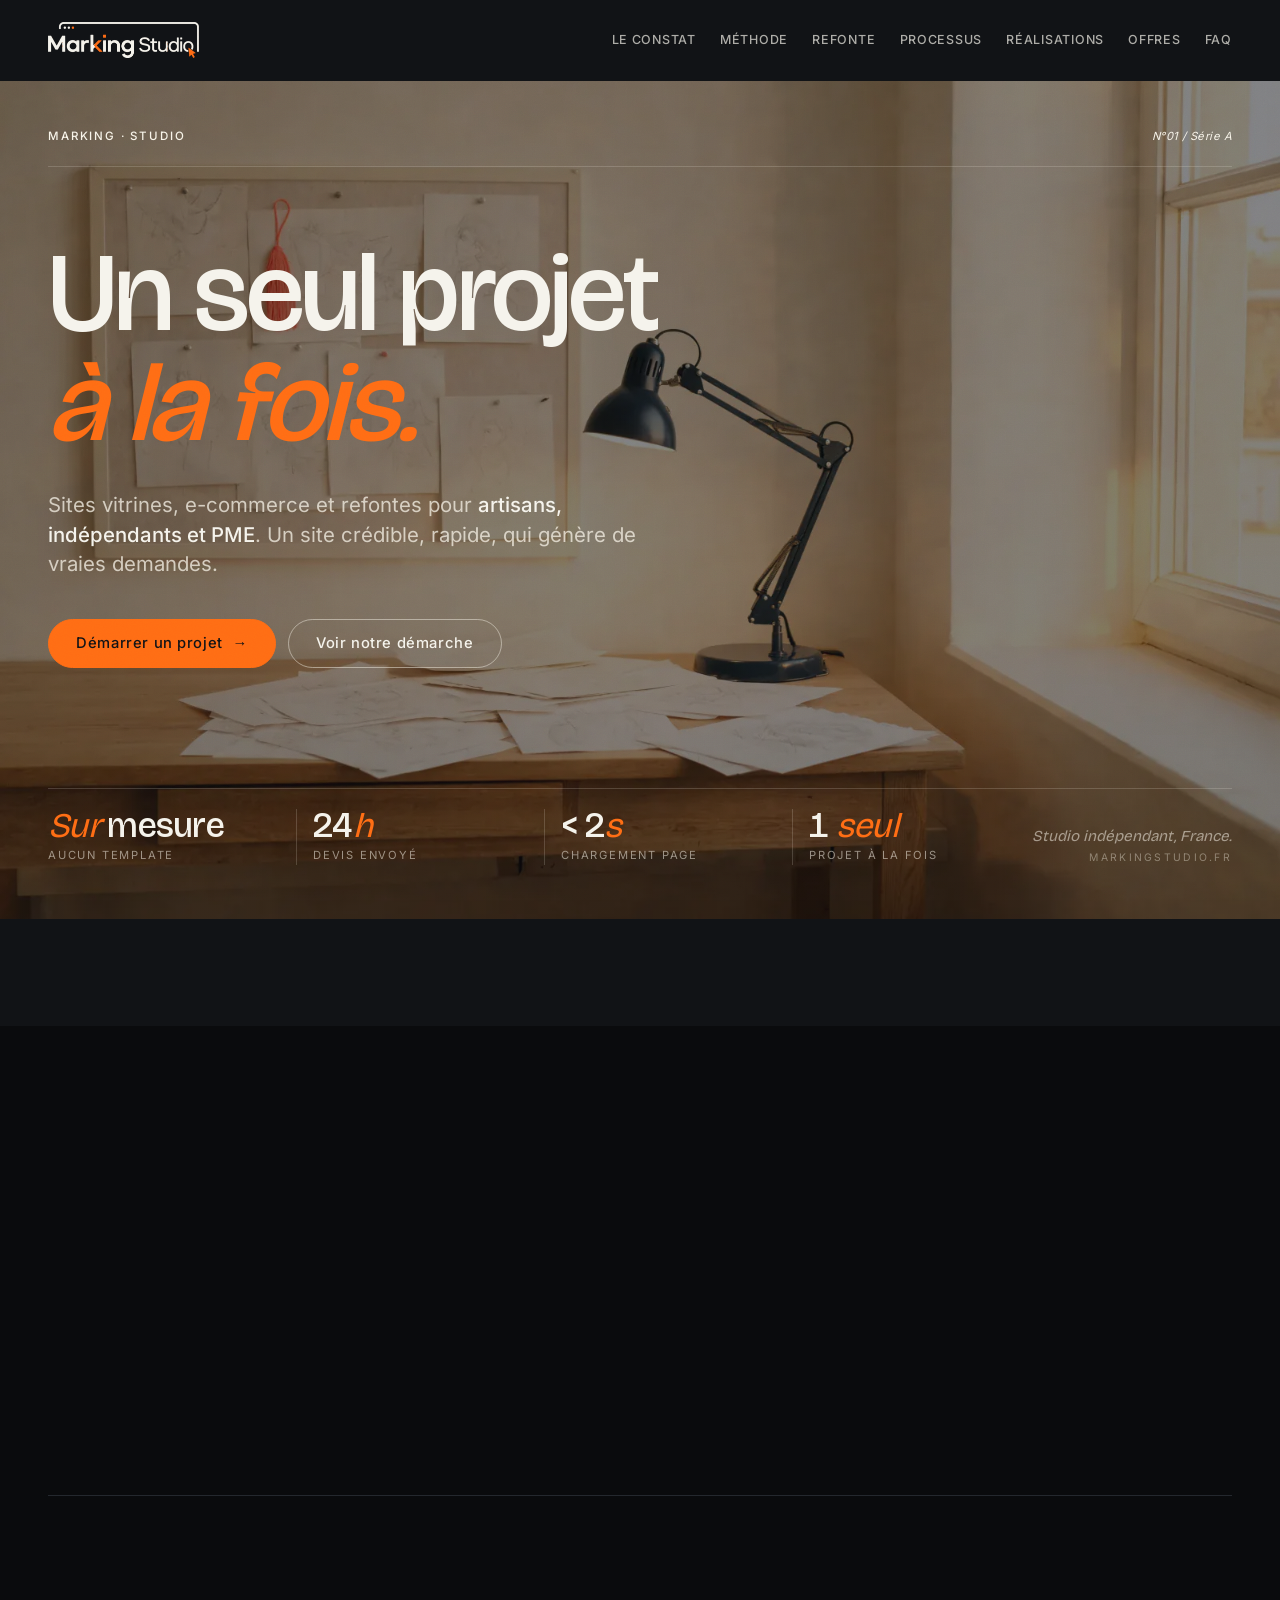
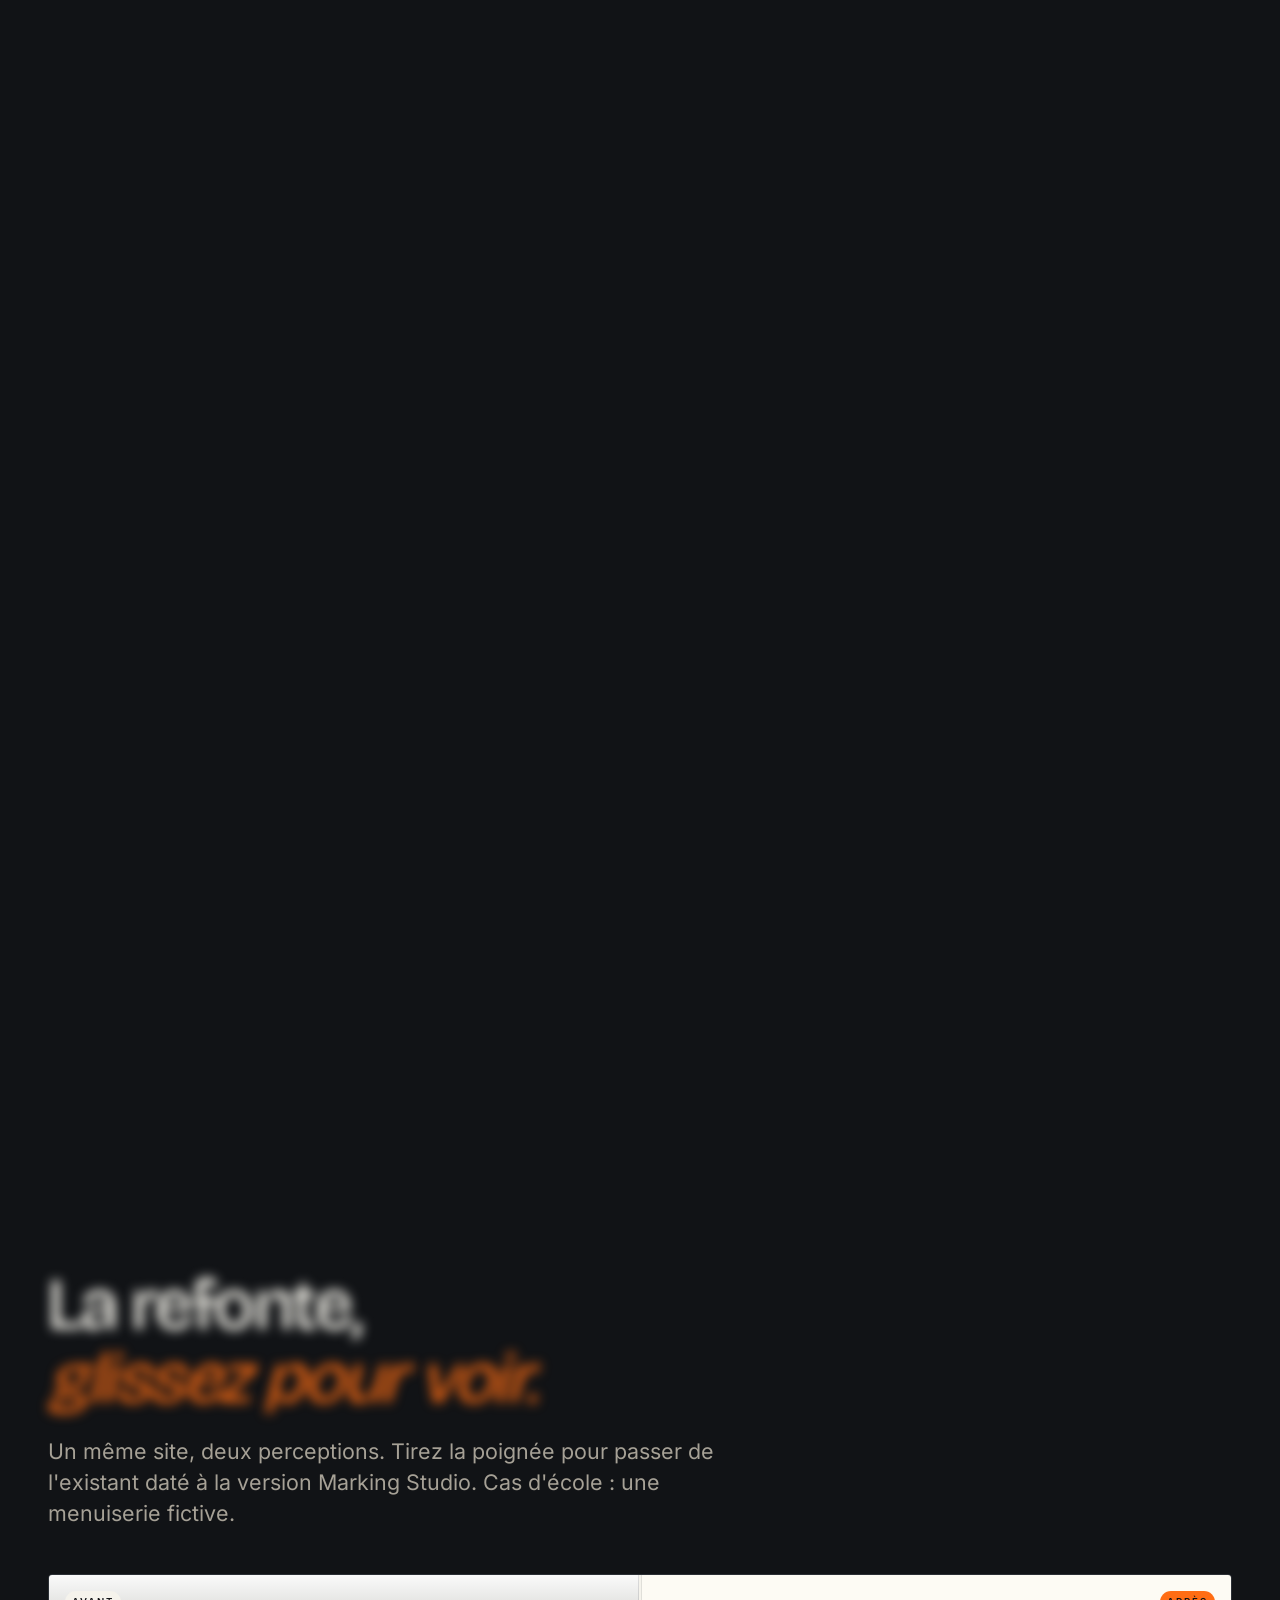
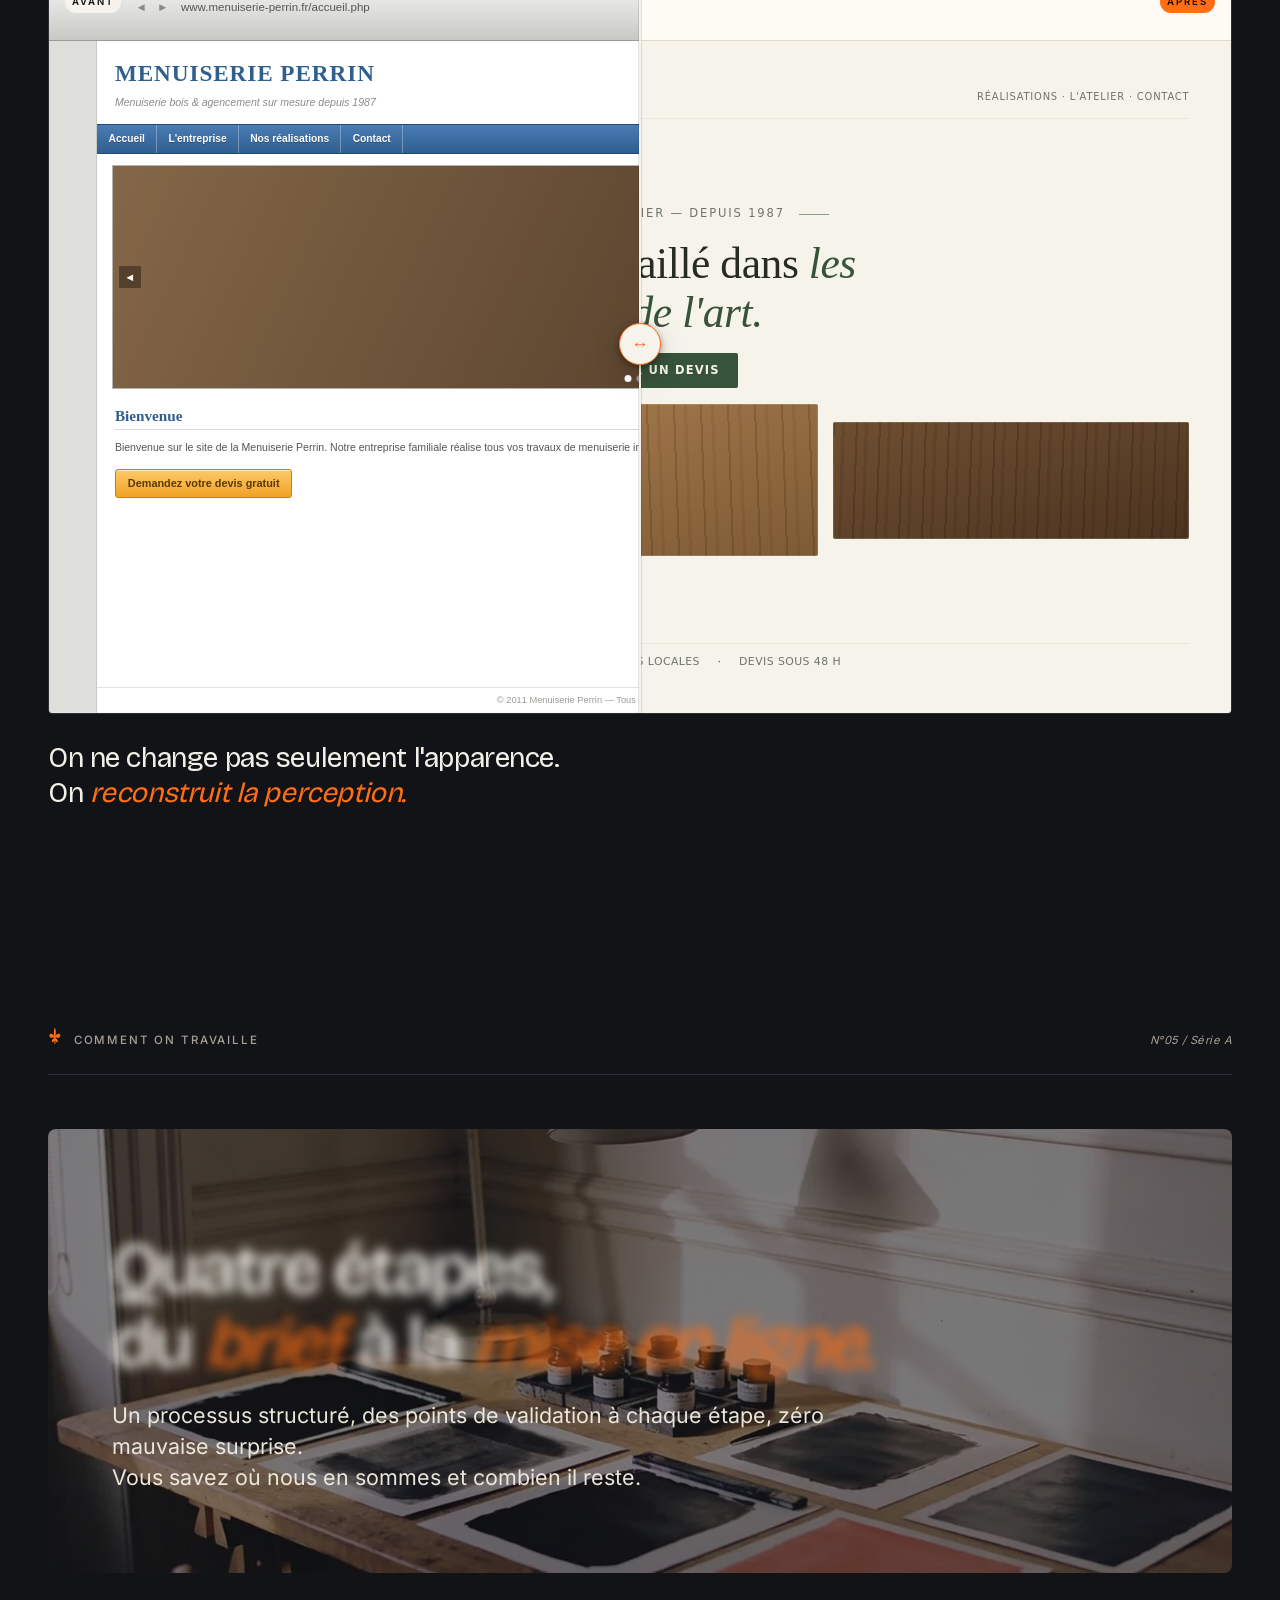
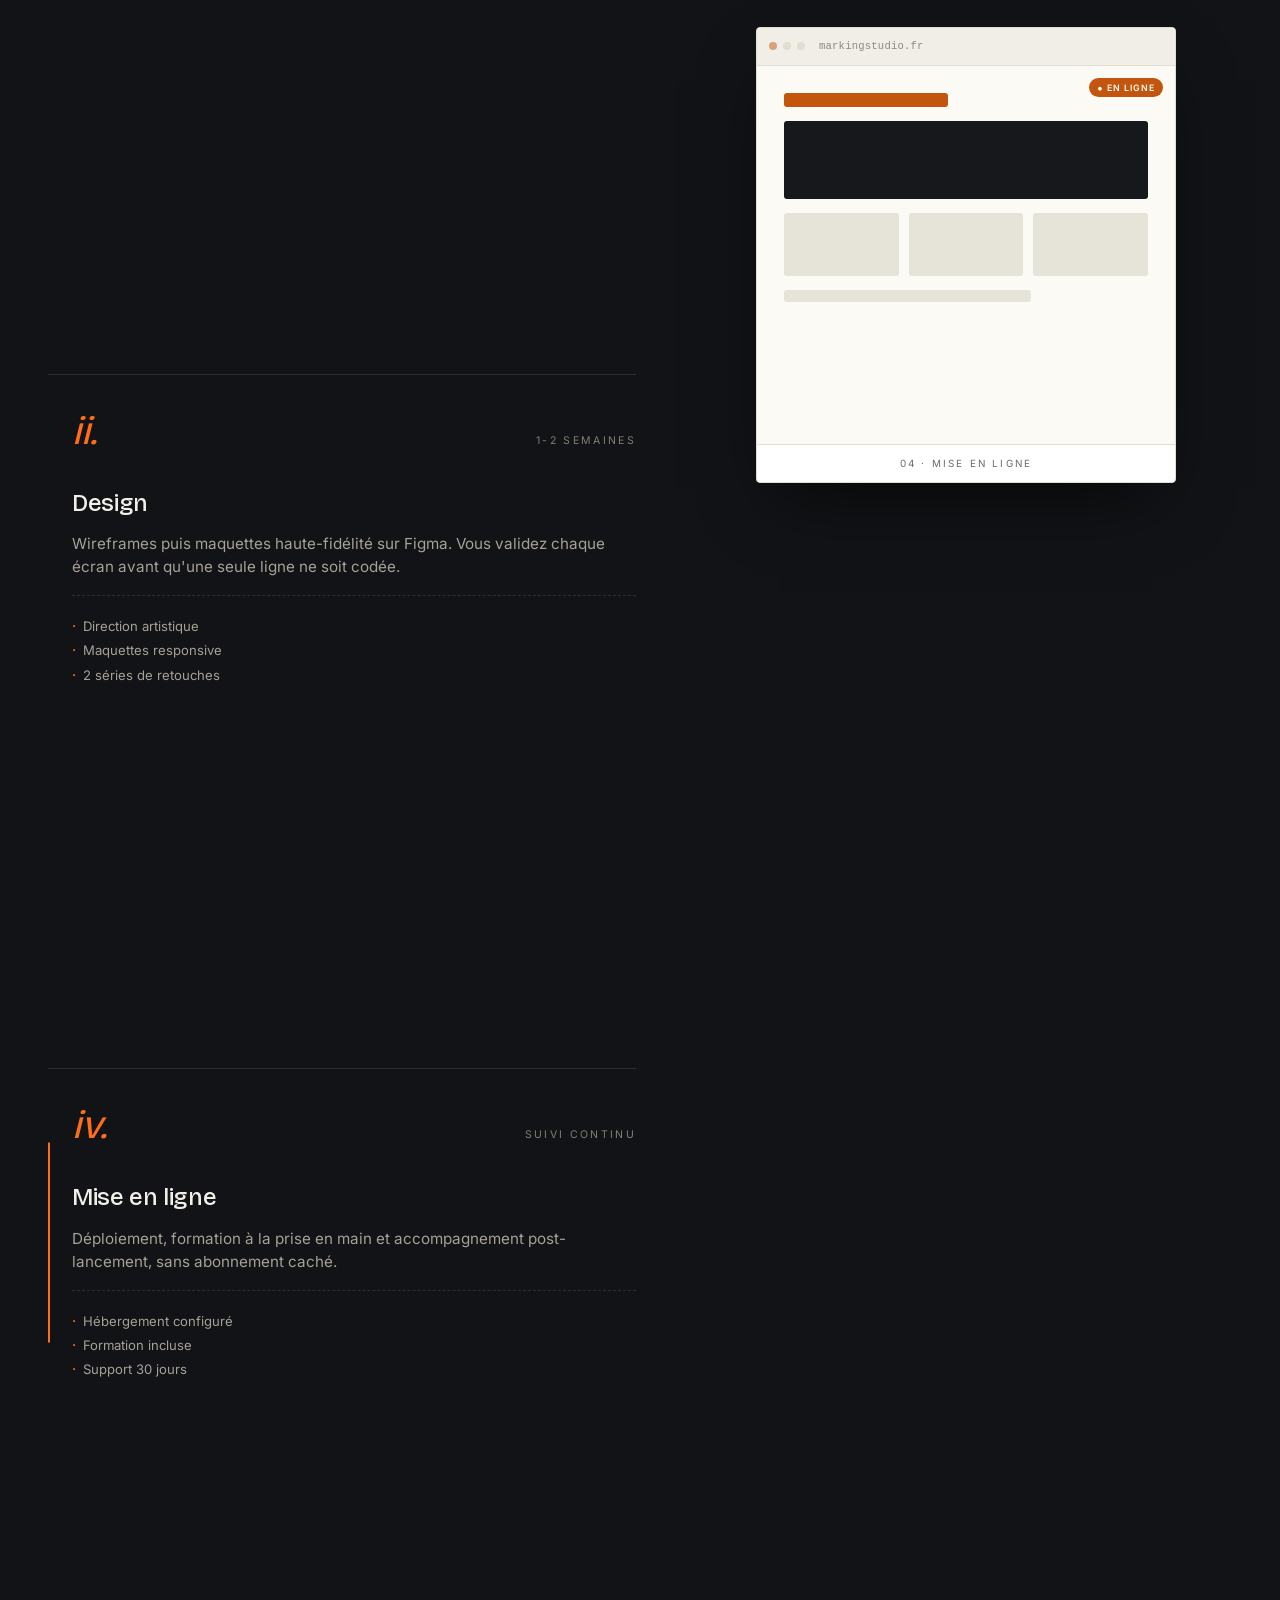
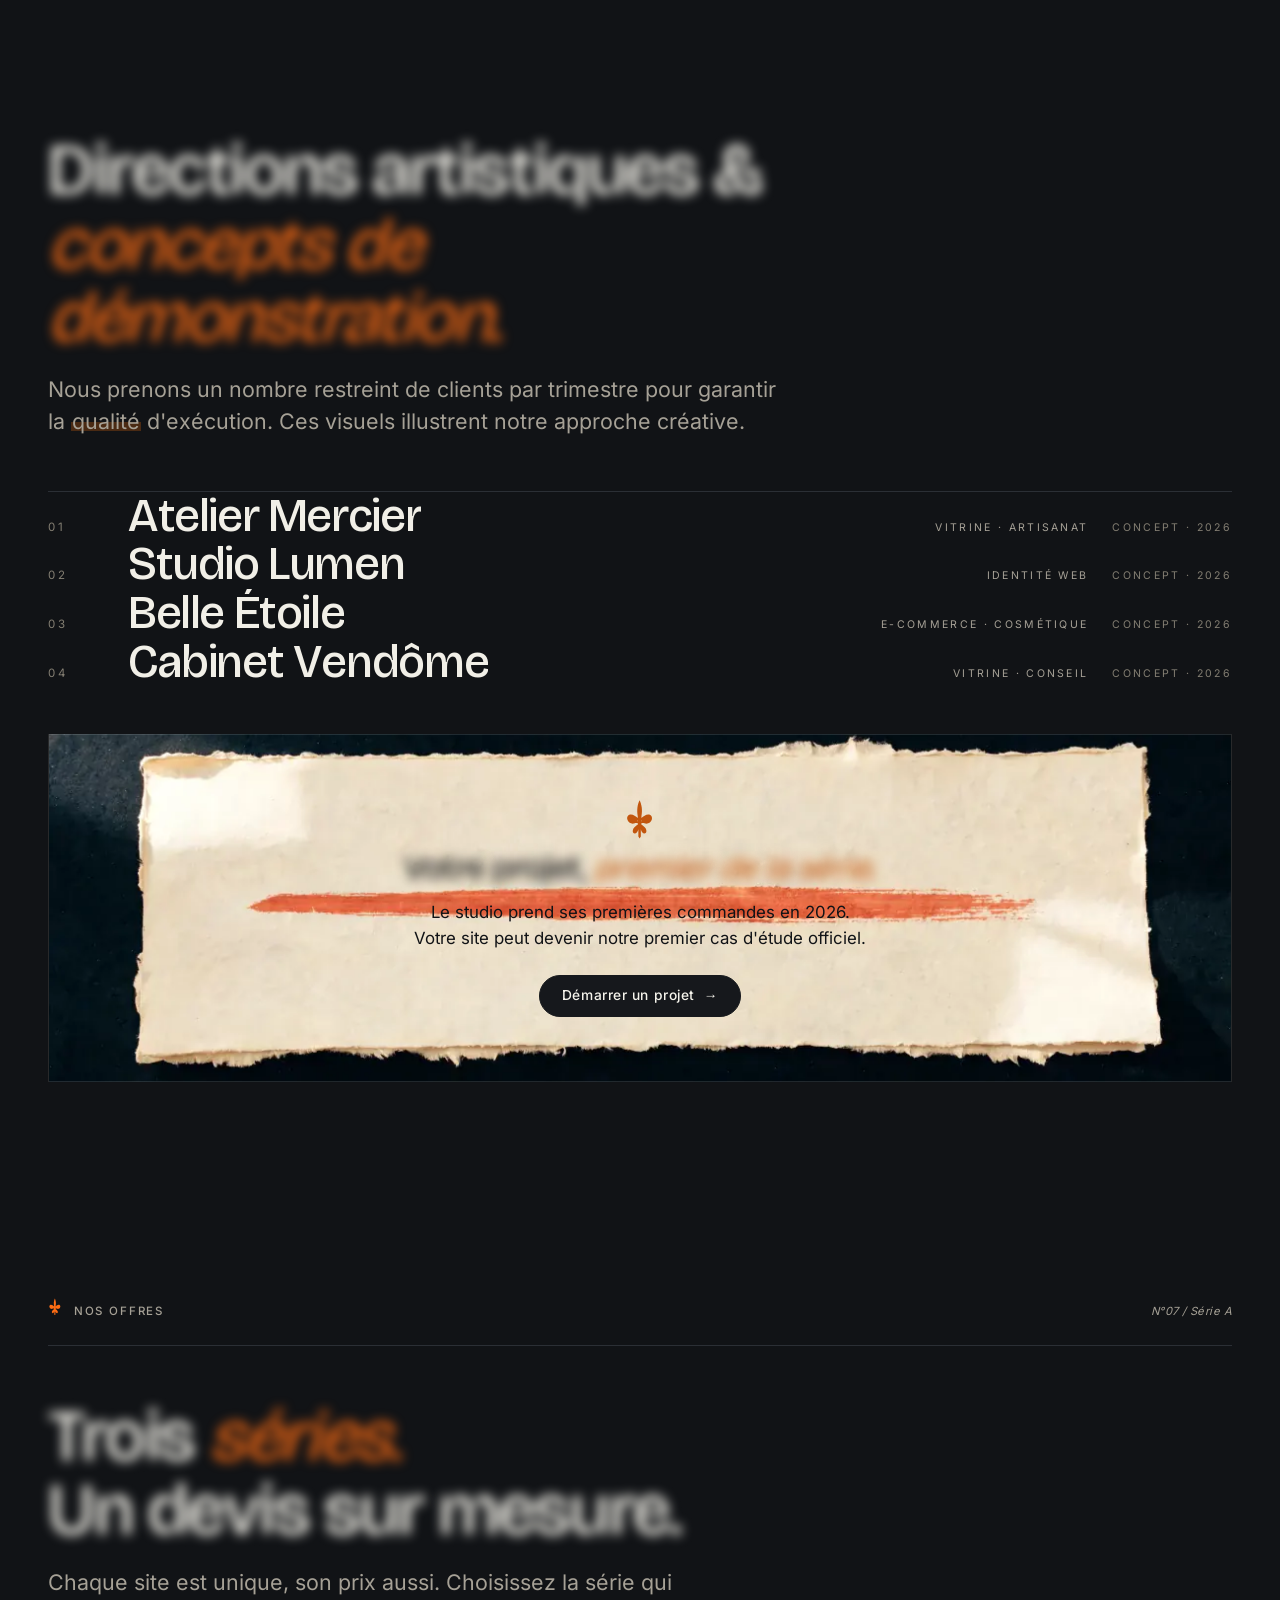
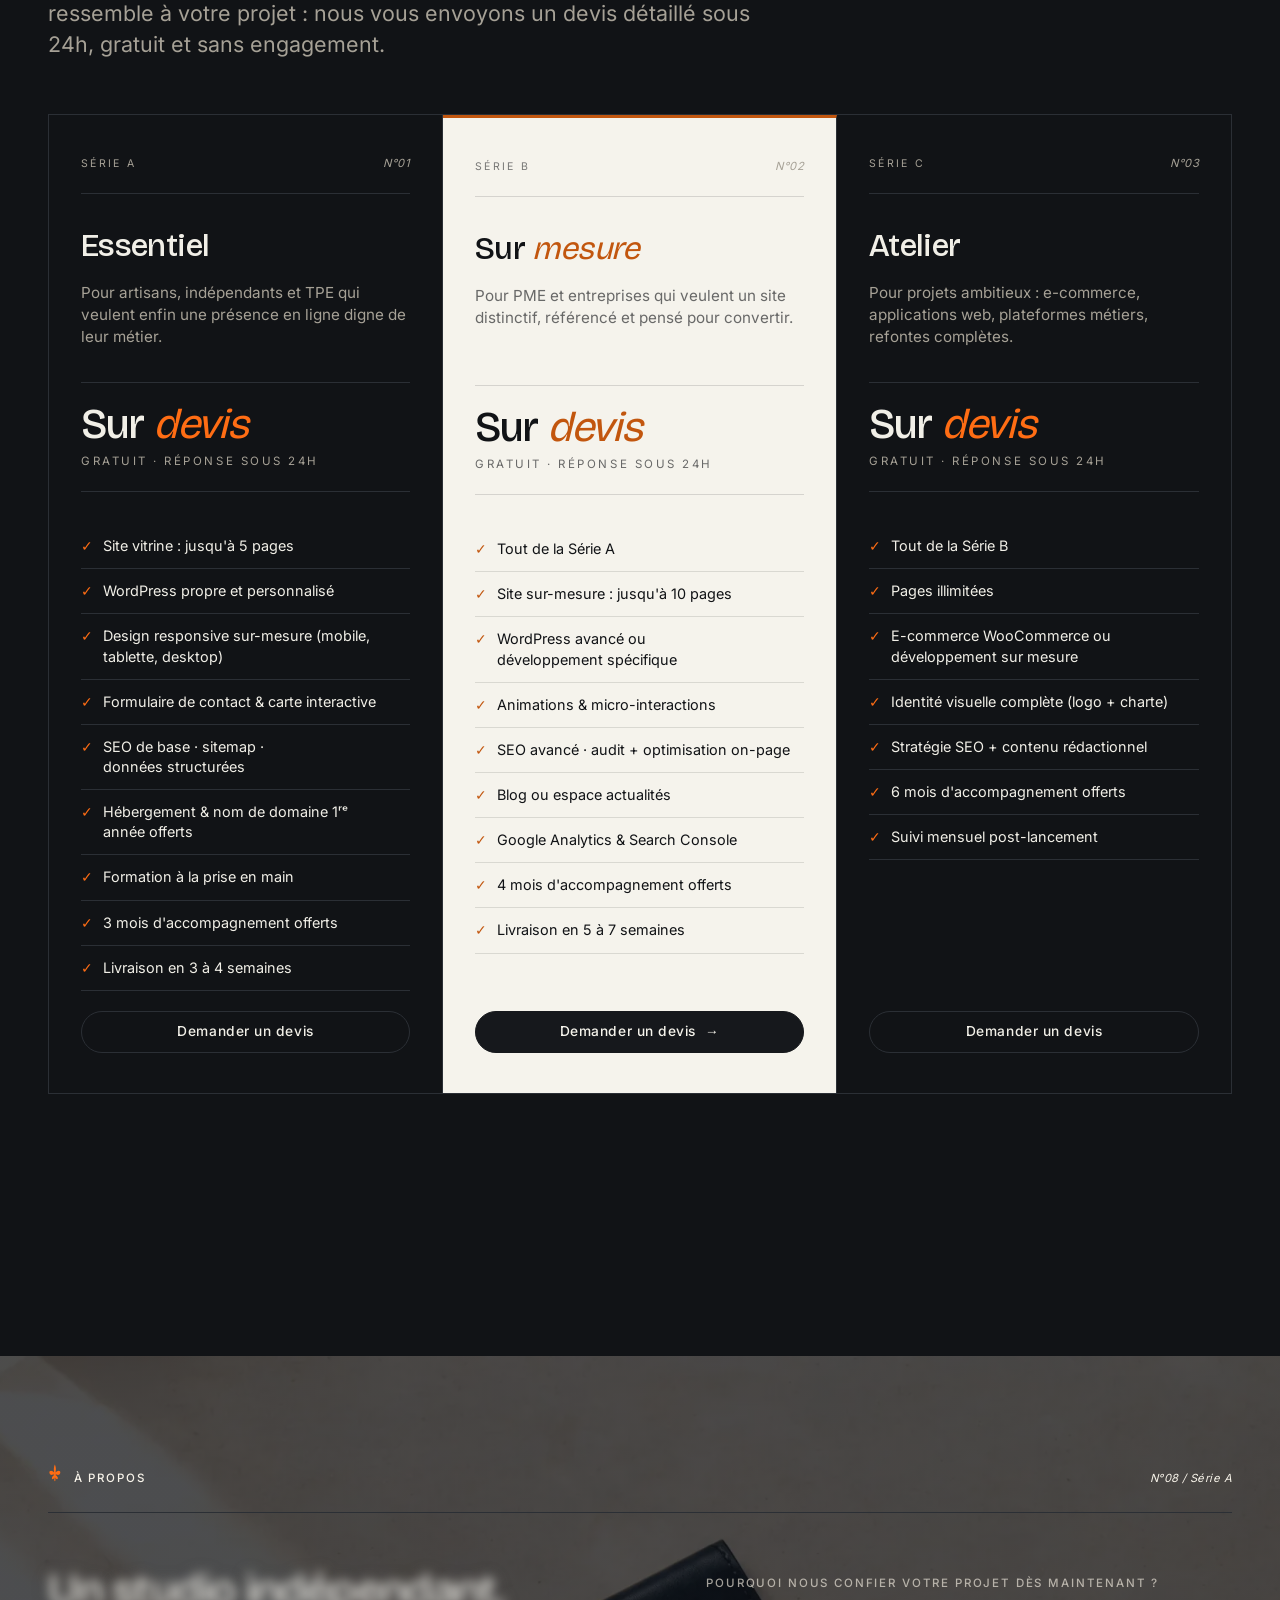
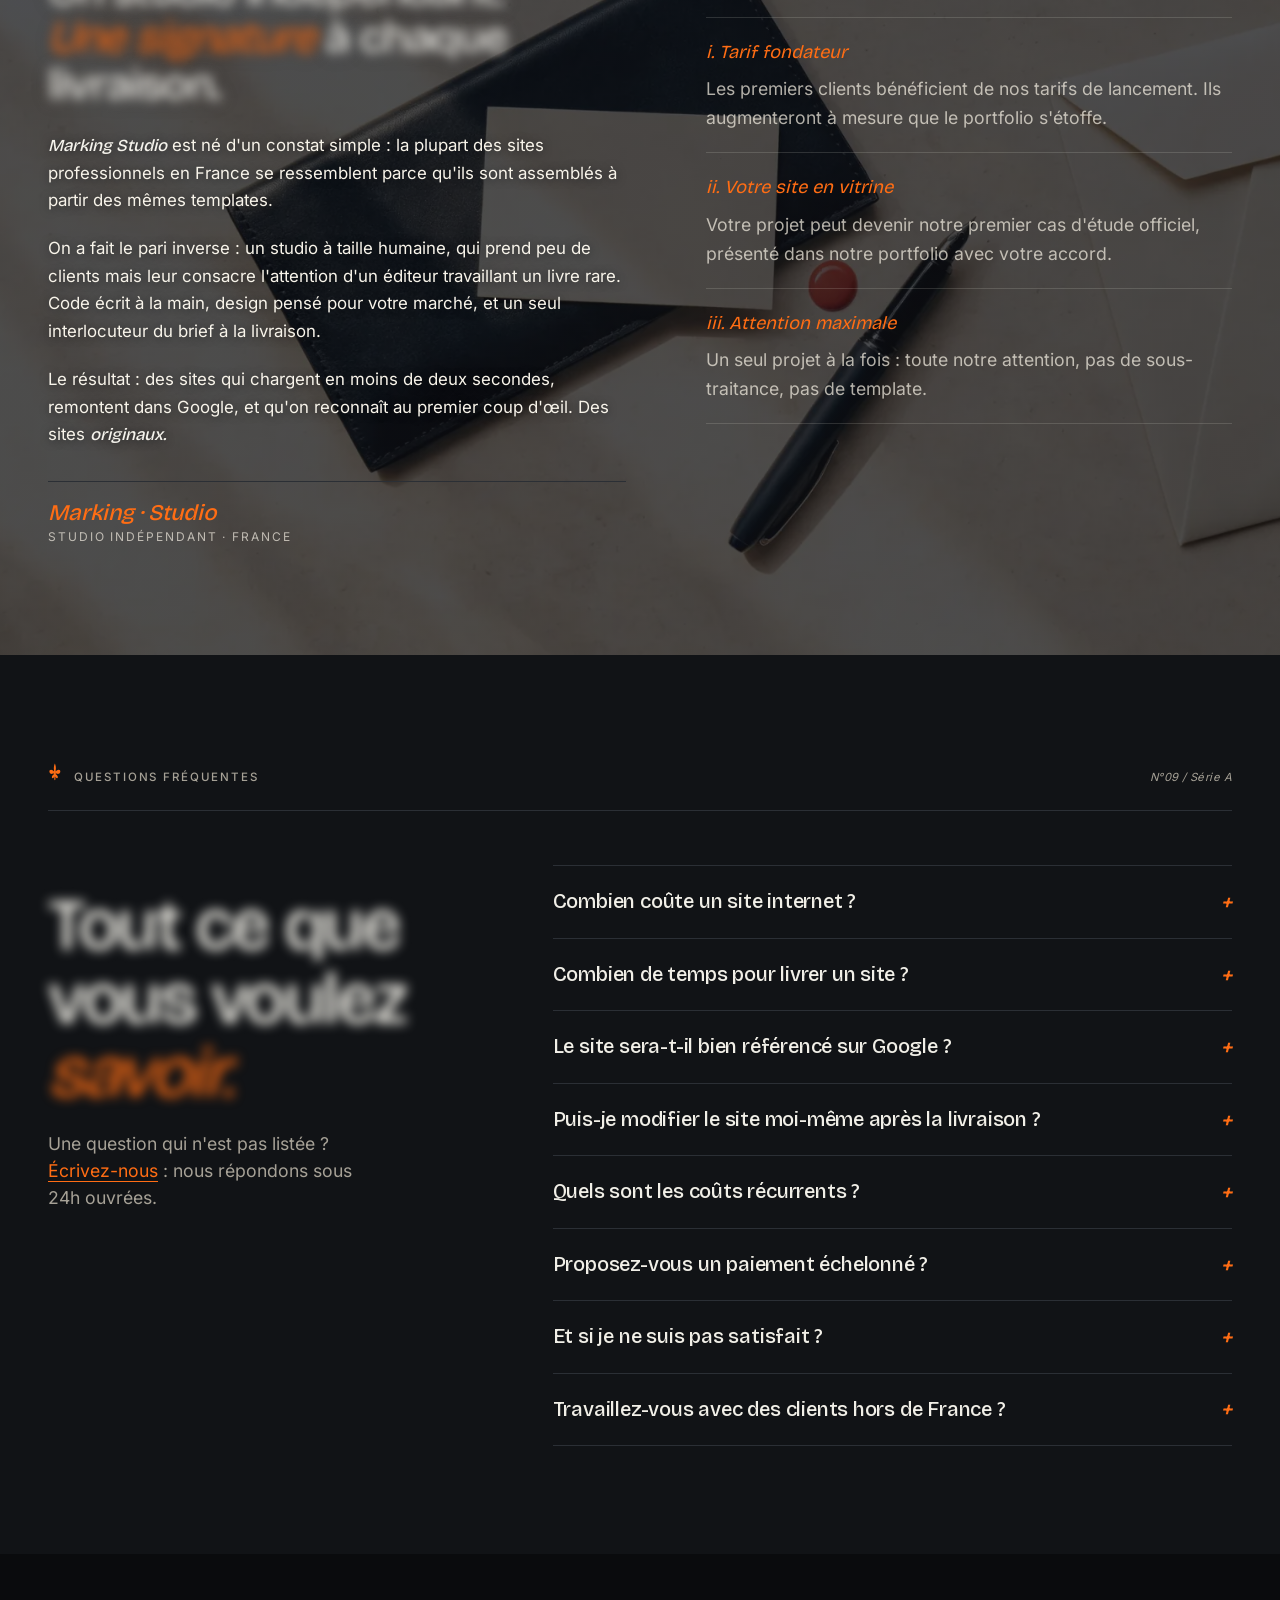
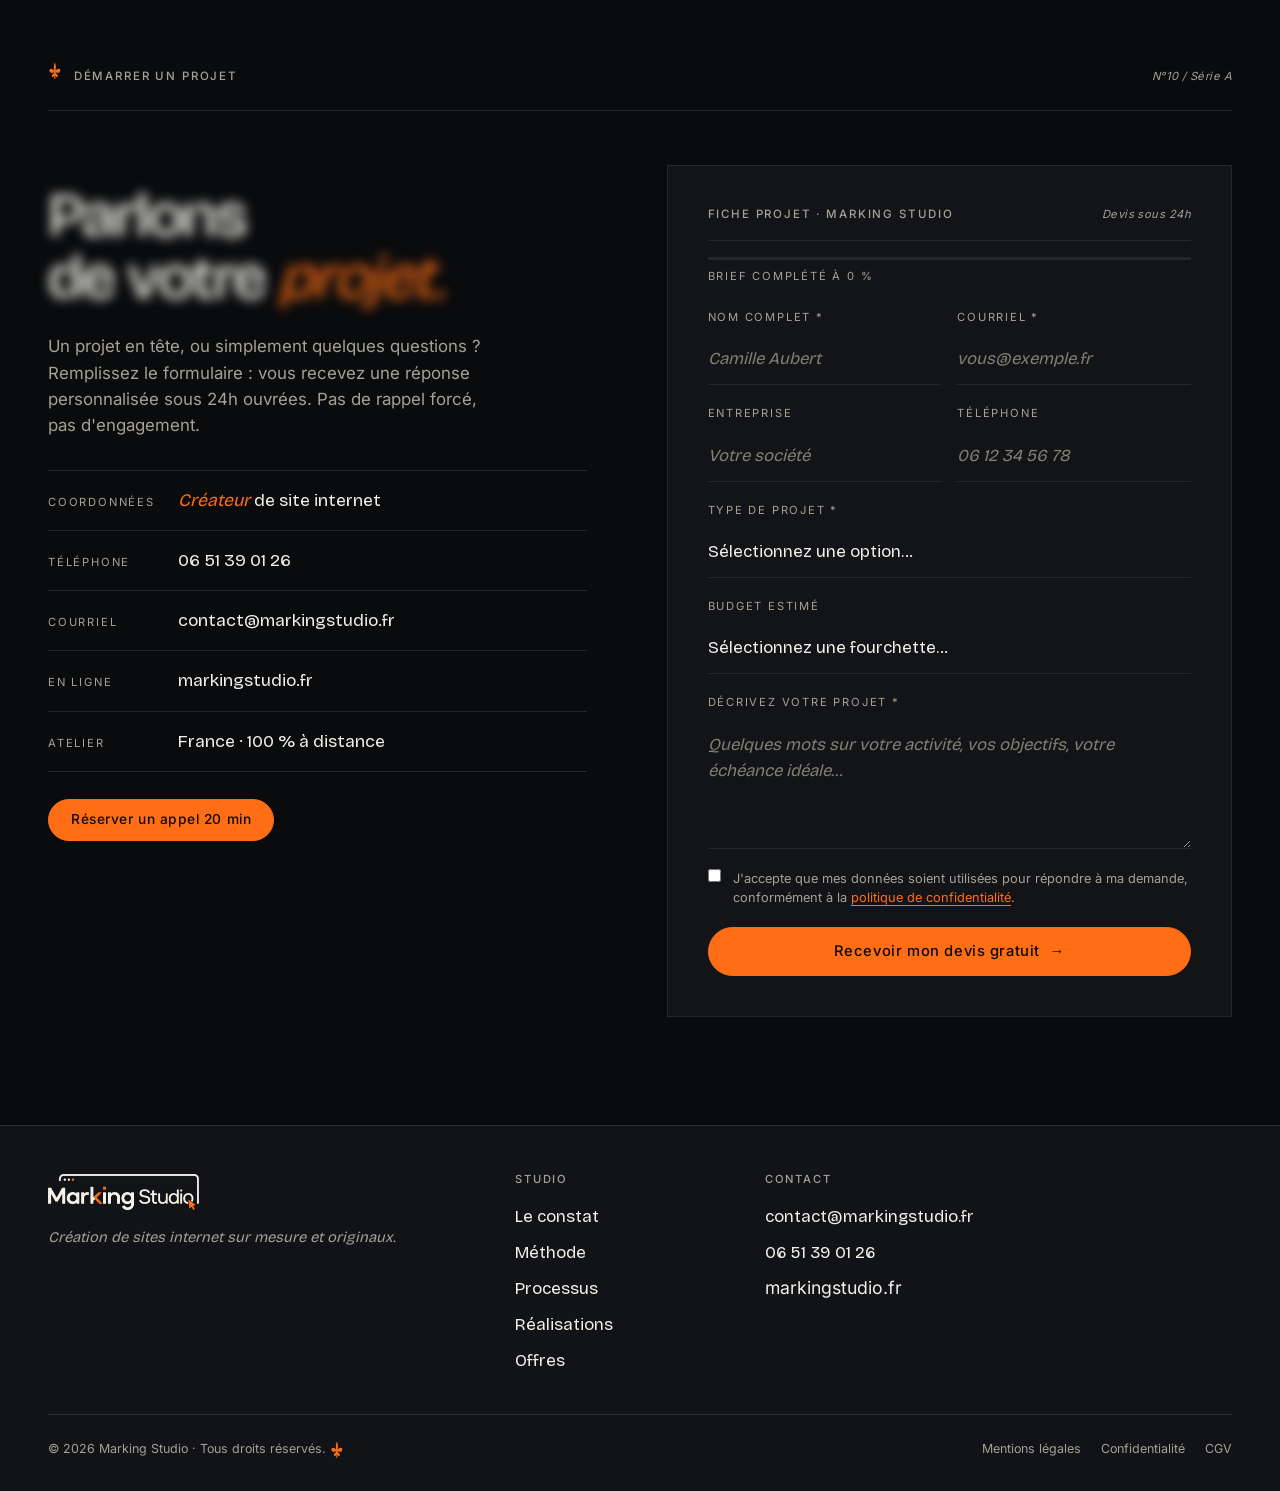
==== commit 8808224e: "les prix sont retirer" ====
--- a/ovh-deploy/index.html
+++ b/ovh-deploy/index.html
@@ -4,7 +4,7 @@
 <meta charset="UTF-8">
 <meta name="viewport" content="width=device-width, initial-scale=1.0">
 <title>Marking Studio · Création de sites internet sur mesure</title>
-<meta name="description" content="Marking Studio · Studio de création de sites internet sur mesure. Design éditorial, code propre, sites originaux. Devis sous 24h.">
+<meta name="description" content="Marking Studio · Studio de création de sites internet sur mesure. Design éditorial, code propre, sites originaux. Devis gratuit sous 24h.">
 <meta name="keywords" content="création site web, agence web France, site vitrine professionnel, développement web sur-mesure, site internet entreprise, référencement SEO, site responsive">
 <meta name="author" content="Marking Studio">
 <meta name="robots" content="index, follow">
@@ -48,11 +48,11 @@
   "areaServed": "FR",
   "hasOfferCatalog": {
     "@type": "OfferCatalog",
-    "name": "Forfaits création de site web",
+    "name": "Offres création de site web",
     "itemListElement": [
-      { "@type": "Offer", "name": "Série A · Essentiel", "price": "990", "priceCurrency": "EUR" },
-      { "@type": "Offer", "name": "Série B · Sur mesure", "price": "2490", "priceCurrency": "EUR" },
-      { "@type": "Offer", "name": "Série C · Atelier", "price": "4990", "priceCurrency": "EUR" }
+      { "@type": "Offer", "name": "Série A · Essentiel" },
+      { "@type": "Offer", "name": "Série B · Sur mesure" },
+      { "@type": "Offer", "name": "Série C · Atelier" }
     ]
   }
 }
@@ -113,7 +113,7 @@
         <li><a href="#refonte">Refonte</a></li>
         <li><a href="#journey">Processus</a></li>
         <li><a href="#examples">Réalisations</a></li>
-        <li><a href="#pricing">Tarifs</a></li>
+        <li><a href="#pricing">Offres</a></li>
         <li><a href="#faq">FAQ</a></li>
       </ul>
     </nav>
@@ -130,7 +130,7 @@
       <li><a href="#refonte">Refonte</a></li>
       <li><a href="#journey">Processus</a></li>
       <li><a href="#examples">Réalisations</a></li>
-      <li><a href="#pricing">Tarifs</a></li>
+      <li><a href="#pricing">Offres</a></li>
       <li><a href="#faq">FAQ</a></li>
       <li><a href="#contact" class="btn btn--primary">Démarrer un projet</a></li>
     </ul>
@@ -708,19 +708,19 @@
     <div class="section__top reveal">
       <div class="section__top-left">
         <span class="pilcrow" aria-hidden="true"><svg class="fleur" xmlns="http://www.w3.org/2000/svg" viewBox="0 0 100 130" fill="currentColor" aria-hidden="true"><path d="M50 4 C 47 10 44 18 43 28 C 42 36 42 46 44 56 L 44 62 C 38 56 30 50 22 50 C 14 50 8 56 10 66 C 12 76 22 82 32 80 C 38 78 42 74 44 68 L 44 72 L 28 72 L 28 78 L 44 78 L 44 84 C 40 86 34 90 30 96 C 26 104 28 112 34 112 C 40 112 44 106 46 98 L 46 122 L 50 128 L 54 122 L 54 98 C 56 106 60 112 66 112 C 72 112 74 104 70 96 C 66 90 60 86 56 84 L 56 78 L 72 78 L 72 72 L 56 72 L 56 68 C 58 74 62 78 68 80 C 78 82 88 76 90 66 C 92 56 86 50 78 50 C 70 50 62 56 56 62 L 56 56 C 58 46 58 36 57 28 C 56 18 53 10 50 4 Z"/></svg></span>
-        <span class="label">Tarifs de base</span>
+        <span class="label">Nos offres</span>
       </div>
       <span class="folio">N°07 / Série A</span>
     </div>
 
     <h2 class="section__title reveal-words">
       Trois <span class="em-italic">séries.</span><br>
-      Aucun forfait piégé.
+      Un devis sur mesure.
     </h2>
     <p class="section__lead reveal">
-      Tarifs de référence pour les prestations courantes.
-      Les besoins spécifiques (fonctionnalités sur-mesure, contenu rédactionnel,
-      identité visuelle complète) sont chiffrés au devis.
+      Chaque site est unique, son prix aussi. Choisissez la série
+      qui ressemble à votre projet : nous vous envoyons un devis détaillé
+      sous 24h, gratuit et sans engagement.
     </p>
 
     <div class="pricing__grid">
@@ -736,9 +736,8 @@
           en ligne digne de leur métier.
         </p>
         <div class="price-card__price">
-          <span class="price-card__from">à partir de</span>
-          <span class="price-card__amount">990</span>
-          <span class="price-card__currency">€</span>
+          <span class="price-card__amount">Sur <span class="em-italic">devis</span></span>
+          <span class="price-card__hint">Gratuit · réponse sous 24h</span>
         </div>
         <ul class="price-card__features" role="list">
           <li>Site vitrine : jusqu'à 5 pages</li>
@@ -751,7 +750,7 @@
           <li>3 mois d'accompagnement offerts</li>
           <li>Livraison en 3 à 4 semaines</li>
         </ul>
-        <a href="#contact" class="btn btn--ghost btn--block">Choisir l'Essentiel</a>
+        <a href="#contact" class="btn btn--ghost btn--block">Demander un devis</a>
       </article>
 
       <article class="price-card price-card--featured reveal">
@@ -765,9 +764,8 @@
           référencé et pensé pour convertir.
         </p>
         <div class="price-card__price">
-          <span class="price-card__from">à partir de</span>
-          <span class="price-card__amount">2 490</span>
-          <span class="price-card__currency">€</span>
+          <span class="price-card__amount">Sur <span class="em-italic">devis</span></span>
+          <span class="price-card__hint">Gratuit · réponse sous 24h</span>
         </div>
         <ul class="price-card__features" role="list">
           <li>Tout de la Série A</li>
@@ -781,7 +779,7 @@
           <li>Livraison en 5 à 7 semaines</li>
         </ul>
         <a href="#contact" class="btn btn--accent btn--block">
-          Choisir Sur mesure
+          Demander un devis
           <span class="btn__arrow" aria-hidden="true">→</span>
         </a>
       </article>
@@ -797,9 +795,8 @@
           plateformes métiers, refontes complètes.
         </p>
         <div class="price-card__price">
-          <span class="price-card__from">à partir de</span>
-          <span class="price-card__amount">4 990</span>
-          <span class="price-card__currency">€</span>
+          <span class="price-card__amount">Sur <span class="em-italic">devis</span></span>
+          <span class="price-card__hint">Gratuit · réponse sous 24h</span>
         </div>
         <ul class="price-card__features" role="list">
           <li>Tout de la Série B</li>
@@ -810,13 +807,13 @@
           <li>6 mois d'accompagnement offerts</li>
           <li>Suivi mensuel post-lancement</li>
         </ul>
-        <a href="#contact" class="btn btn--ghost btn--block">Choisir l'Atelier</a>
+        <a href="#contact" class="btn btn--ghost btn--block">Demander un devis</a>
       </article>
 
     </div>
 
     <p class="pricing__note reveal">
-      Tarifs indicatifs HT. Devis personnalisé sous 24h, sans engagement.
+      Devis personnalisé et gratuit sous 24h, sans engagement.
       Paiement en 2 ou 3 fois sans frais.
     </p>
 
@@ -926,6 +923,19 @@
       </div>
 
       <div class="faq__list reveal">
+        <details class="faq-item">
+          <summary>
+            Combien coûte un site internet ?
+            <span class="faq-item__icon" aria-hidden="true">+</span>
+          </summary>
+          <div class="faq-item__content">
+            Chaque site est conçu sur mesure, son prix dépend donc de votre projet :
+            nombre de pages, fonctionnalités, contenus à produire. Plutôt qu'un tarif
+            affiché qui ne vous correspondrait pas, nous vous envoyons un devis détaillé
+            sous 24h, gratuit et sans engagement. <a href="#contact">Demander mon devis</a>
+          </div>
+        </details>
+
         <details class="faq-item">
           <summary>
             Combien de temps pour livrer un site ?
@@ -971,9 +981,9 @@
             <span class="faq-item__icon" aria-hidden="true">+</span>
           </summary>
           <div class="faq-item__content">
-            Hébergement (60 à 300 €/an), nom de domaine (10 à 50 €/an)
-            et, en option, une maintenance à partir de 49 €/mois.
-            La première année d'hébergement et de domaine est offerte avec tous nos forfaits.
+            Hébergement, nom de domaine et, en option, une formule de maintenance.
+            La première année d'hébergement et de domaine est offerte avec toutes nos séries,
+            et chaque coût récurrent est détaillé dans votre devis : aucune mauvaise surprise.
           </div>
         </details>
 
@@ -1141,7 +1151,7 @@
         </div>
 
         <button type="submit" class="btn btn--accent btn--lg btn--block">
-          Envoyer ma demande
+          Recevoir mon devis gratuit
           <span class="btn__arrow" aria-hidden="true">→</span>
         </button>
 
@@ -1183,7 +1193,7 @@
           <li><a href="#answer">Méthode</a></li>
           <li><a href="#journey">Processus</a></li>
           <li><a href="#examples">Réalisations</a></li>
-          <li><a href="#pricing">Tarifs</a></li>
+          <li><a href="#pricing">Offres</a></li>
         </ul>
       </div>
 
--- a/ovh-deploy/css/style.css
+++ b/ovh-deploy/css/style.css
@@ -1078,7 +1078,7 @@
 .price-card--featured .price-card__features li { border-bottom-color: rgba(17,19,22,0.12); }
 .price-card--featured .price-card__desc { color: rgba(17,19,22,0.62); }
 .price-card--featured .price-card__top-label { color: rgba(17,19,22,0.55); }
-.price-card--featured .price-card__from { color: rgba(17,19,22,0.5); }
+.price-card--featured .price-card__hint { color: rgba(17,19,22,0.62); }
 
 .price-card__top {
   display: flex; justify-content: space-between; align-items: center;
@@ -1118,31 +1118,28 @@
   min-height: 4.5em;
 }
 
+/* No published prices: the slot reads "Sur devis" + a quote promise */
 .price-card__price {
-  display: flex; align-items: baseline; gap: 0.4em;
+  display: flex; flex-direction: column; align-items: flex-start;
+  gap: var(--space-2);
   border-block: 1px solid var(--rule);
   padding-block: var(--space-5);
   margin-block: var(--space-3);
 }
 .price-card--featured .price-card__price { border-color: rgba(17,19,22,0.14); }
-.price-card__from {
-  font-family: var(--font-body);
-  font-style: italic;
-  font-size: 0.8rem;
-  color: var(--text-muted);
-}
 .price-card__amount {
   font-family: var(--font-display);
-  font-size: clamp(2.5rem, 2rem + 2vw, 3.6rem);
+  /* Sized so "Sur devis" stays on one line down to the 3-column breakpoint */
+  font-size: clamp(2.1rem, 1.6rem + 1.3vw, 2.9rem);
   line-height: 1;
   font-weight: 500;
   letter-spacing: -0.03em;
-  font-variant-numeric: tabular-nums;
-}
-.price-card__currency {
-  font-family: var(--font-display);
-  font-size: 1.3rem;
-  font-weight: 500;
+}
+.price-card__hint {
+  font-family: var(--font-body);
+  font-size: 0.72rem;
+  letter-spacing: var(--track-mini);
+  text-transform: uppercase;
   color: var(--text-muted);
 }
 
@@ -1358,7 +1355,8 @@
   color: var(--text-muted);
   max-width: 28ch;
 }
-.faq__intro a { color: var(--accent); border-bottom: 1px solid currentColor; }
+.faq__intro a,
+.faq-item__content a { color: var(--accent); border-bottom: 1px solid currentColor; }
 
 .faq__list { display: flex; flex-direction: column; border-top: 1px solid var(--rule); }
 .faq-item { border-bottom: 1px solid var(--rule); }
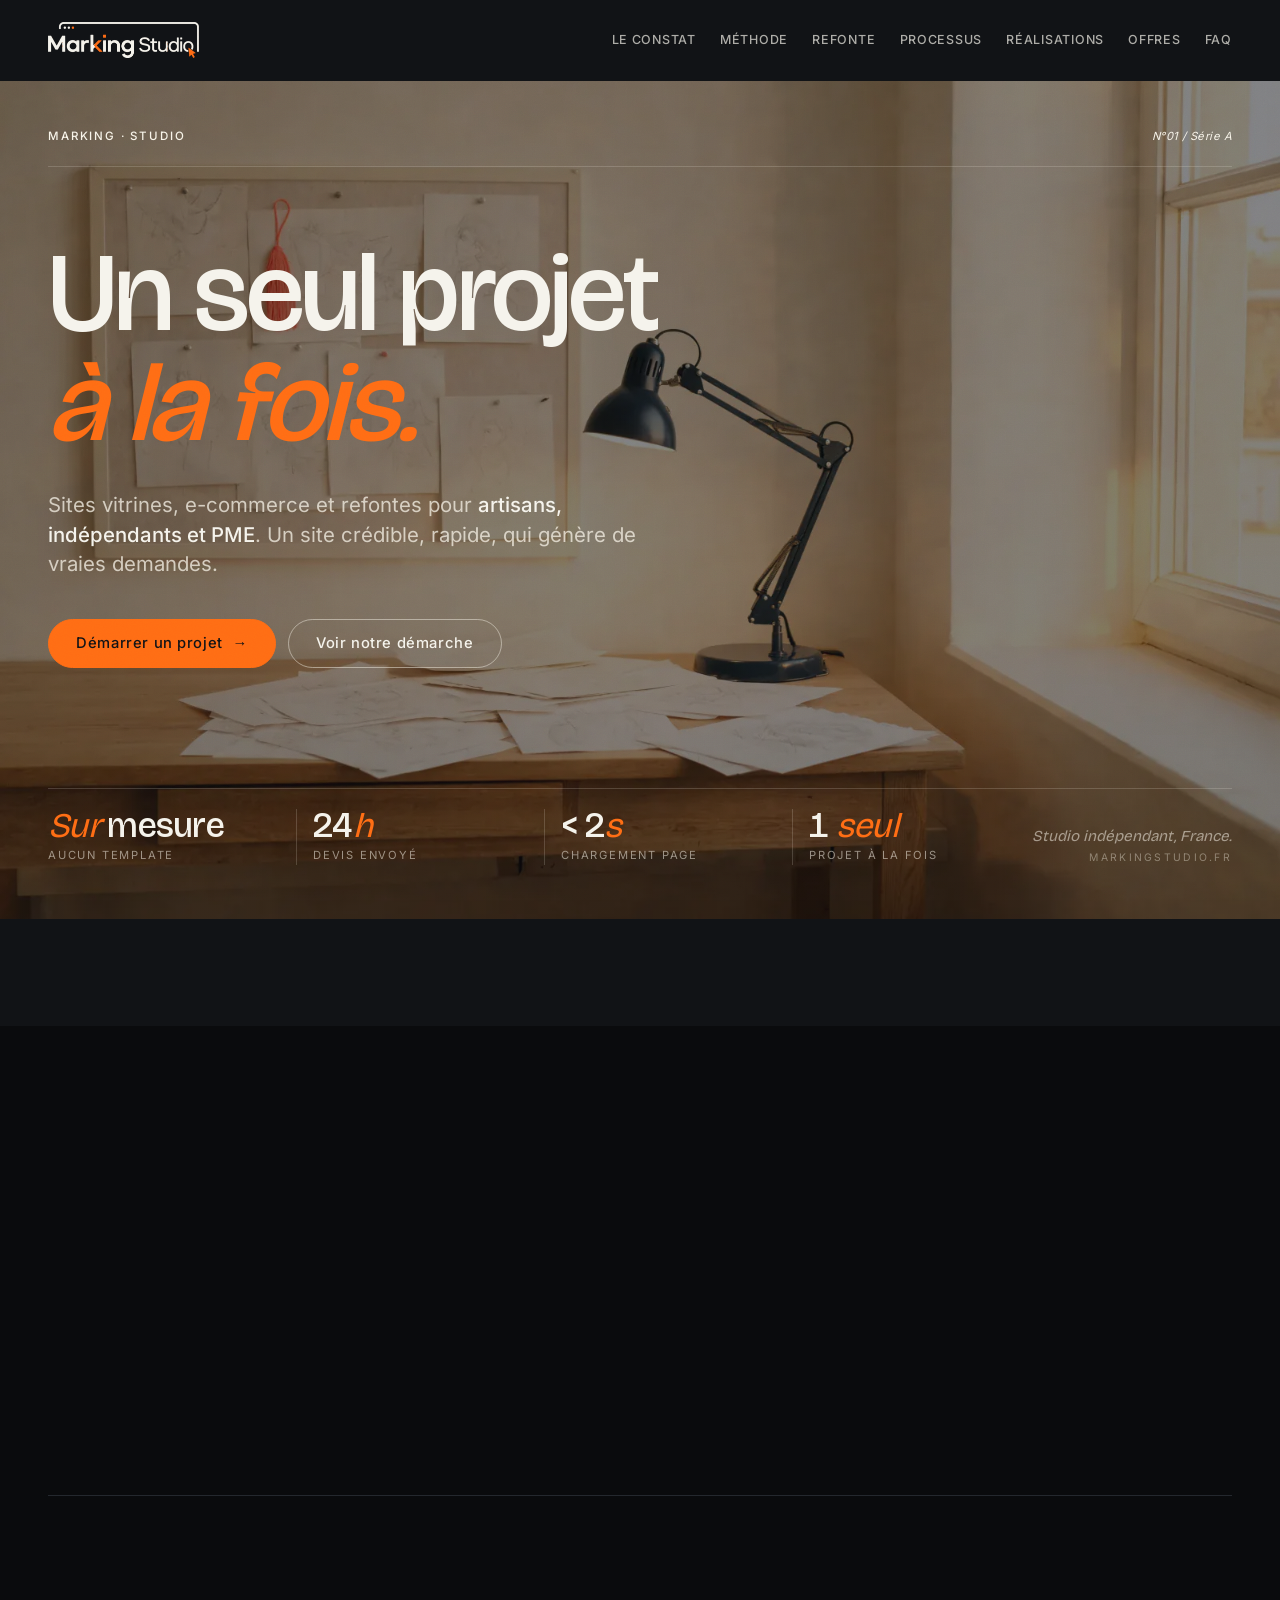
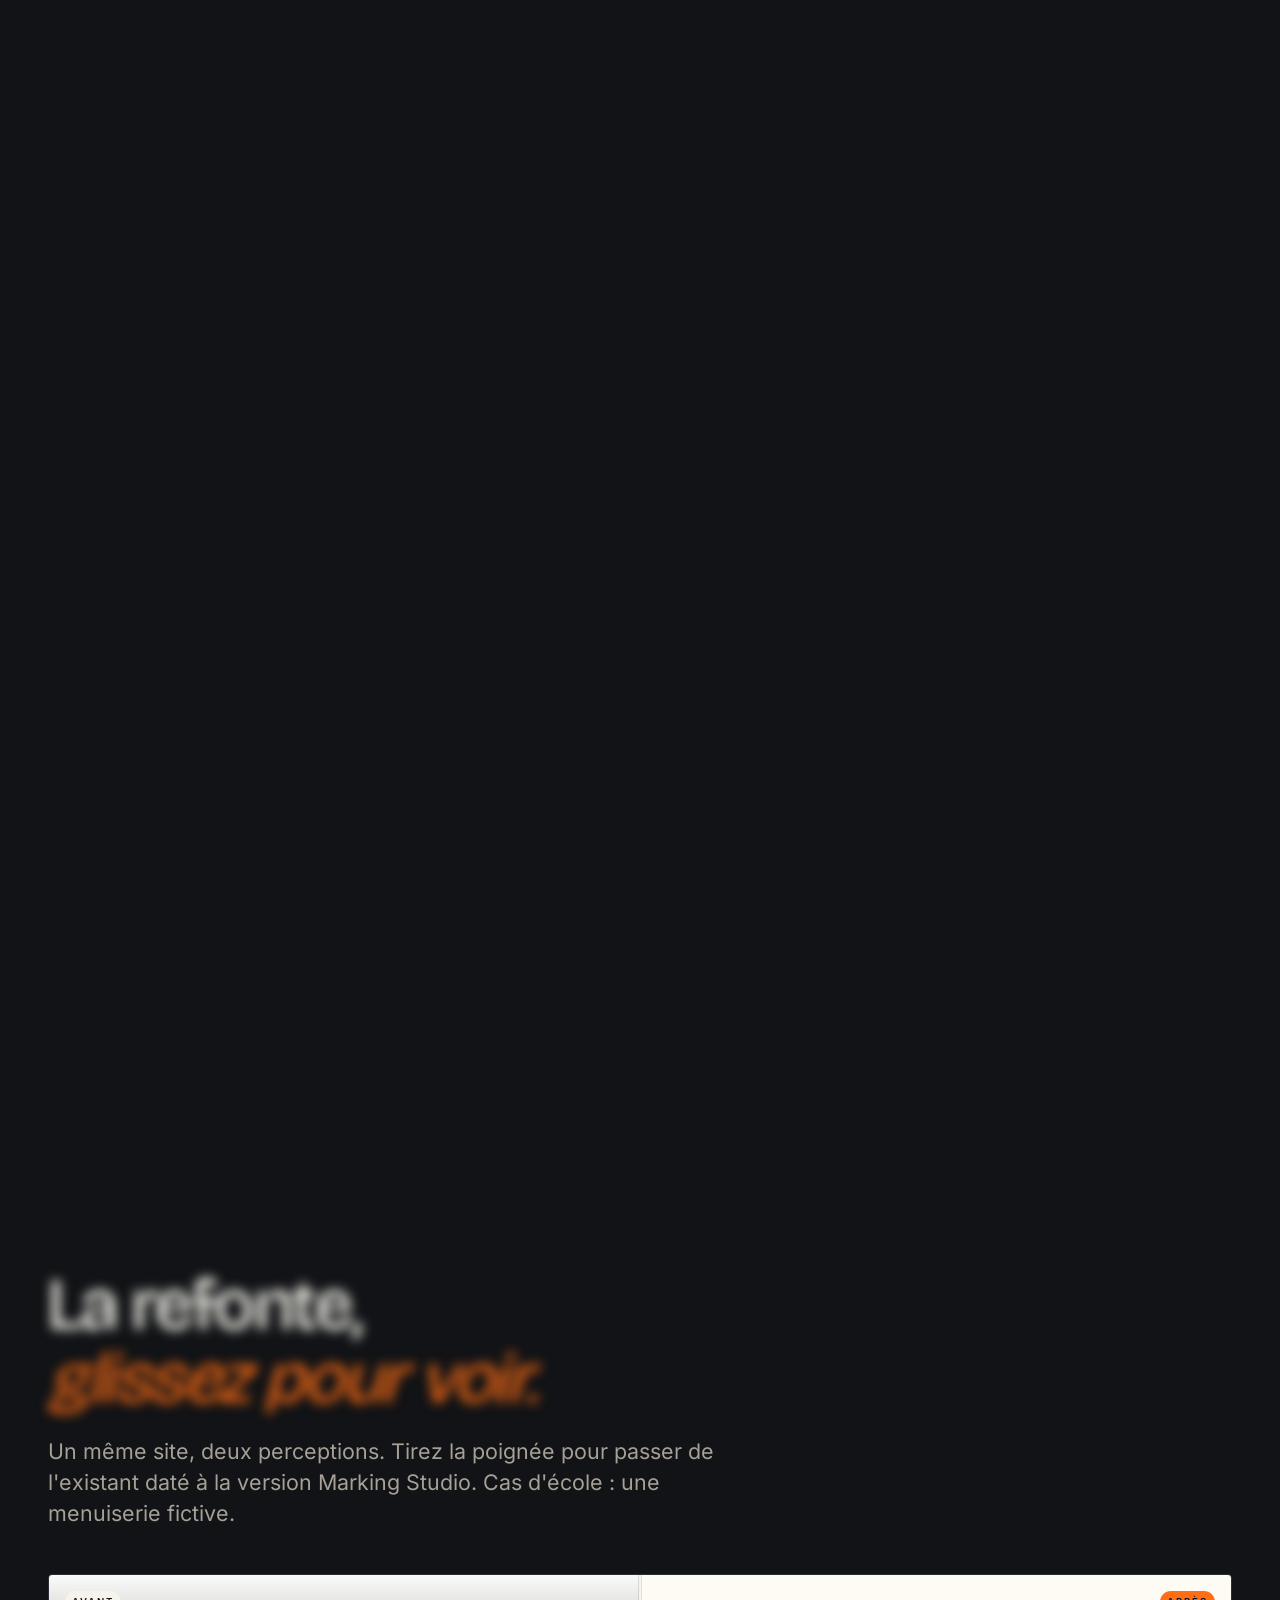
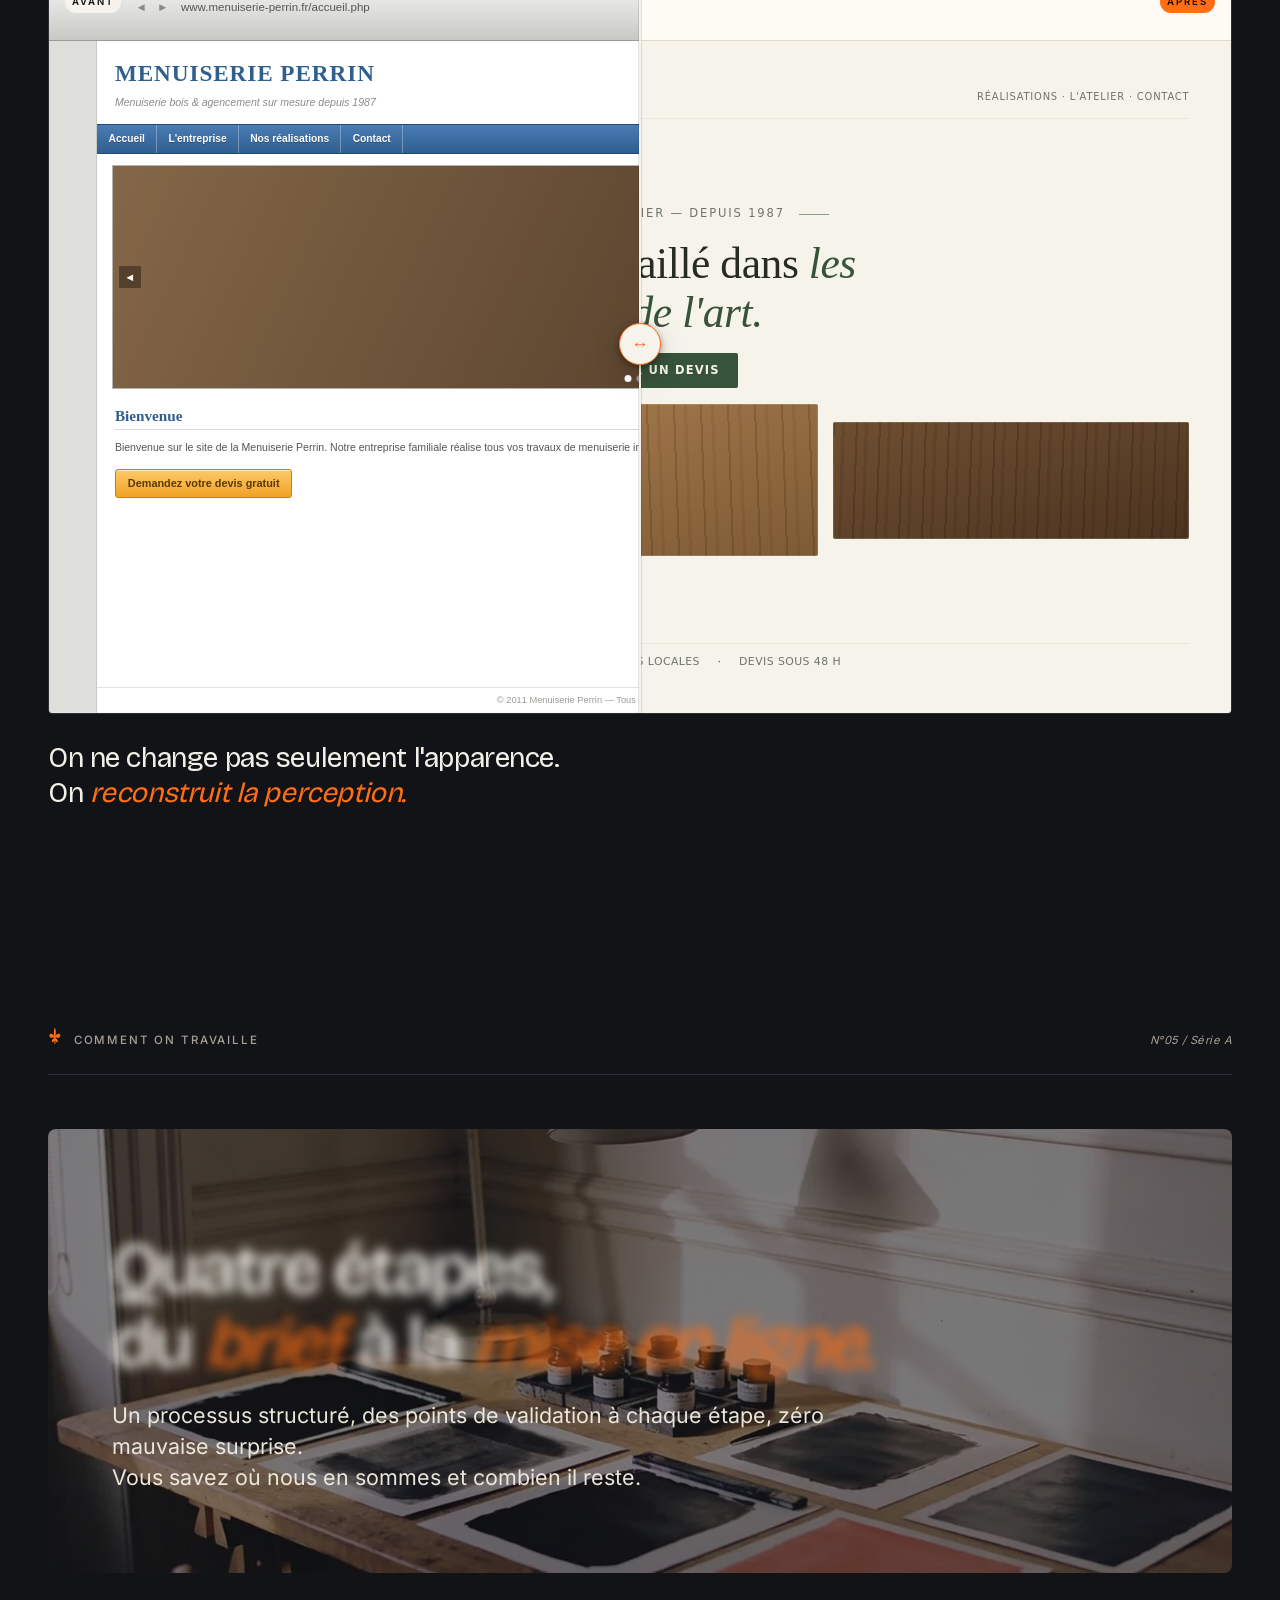
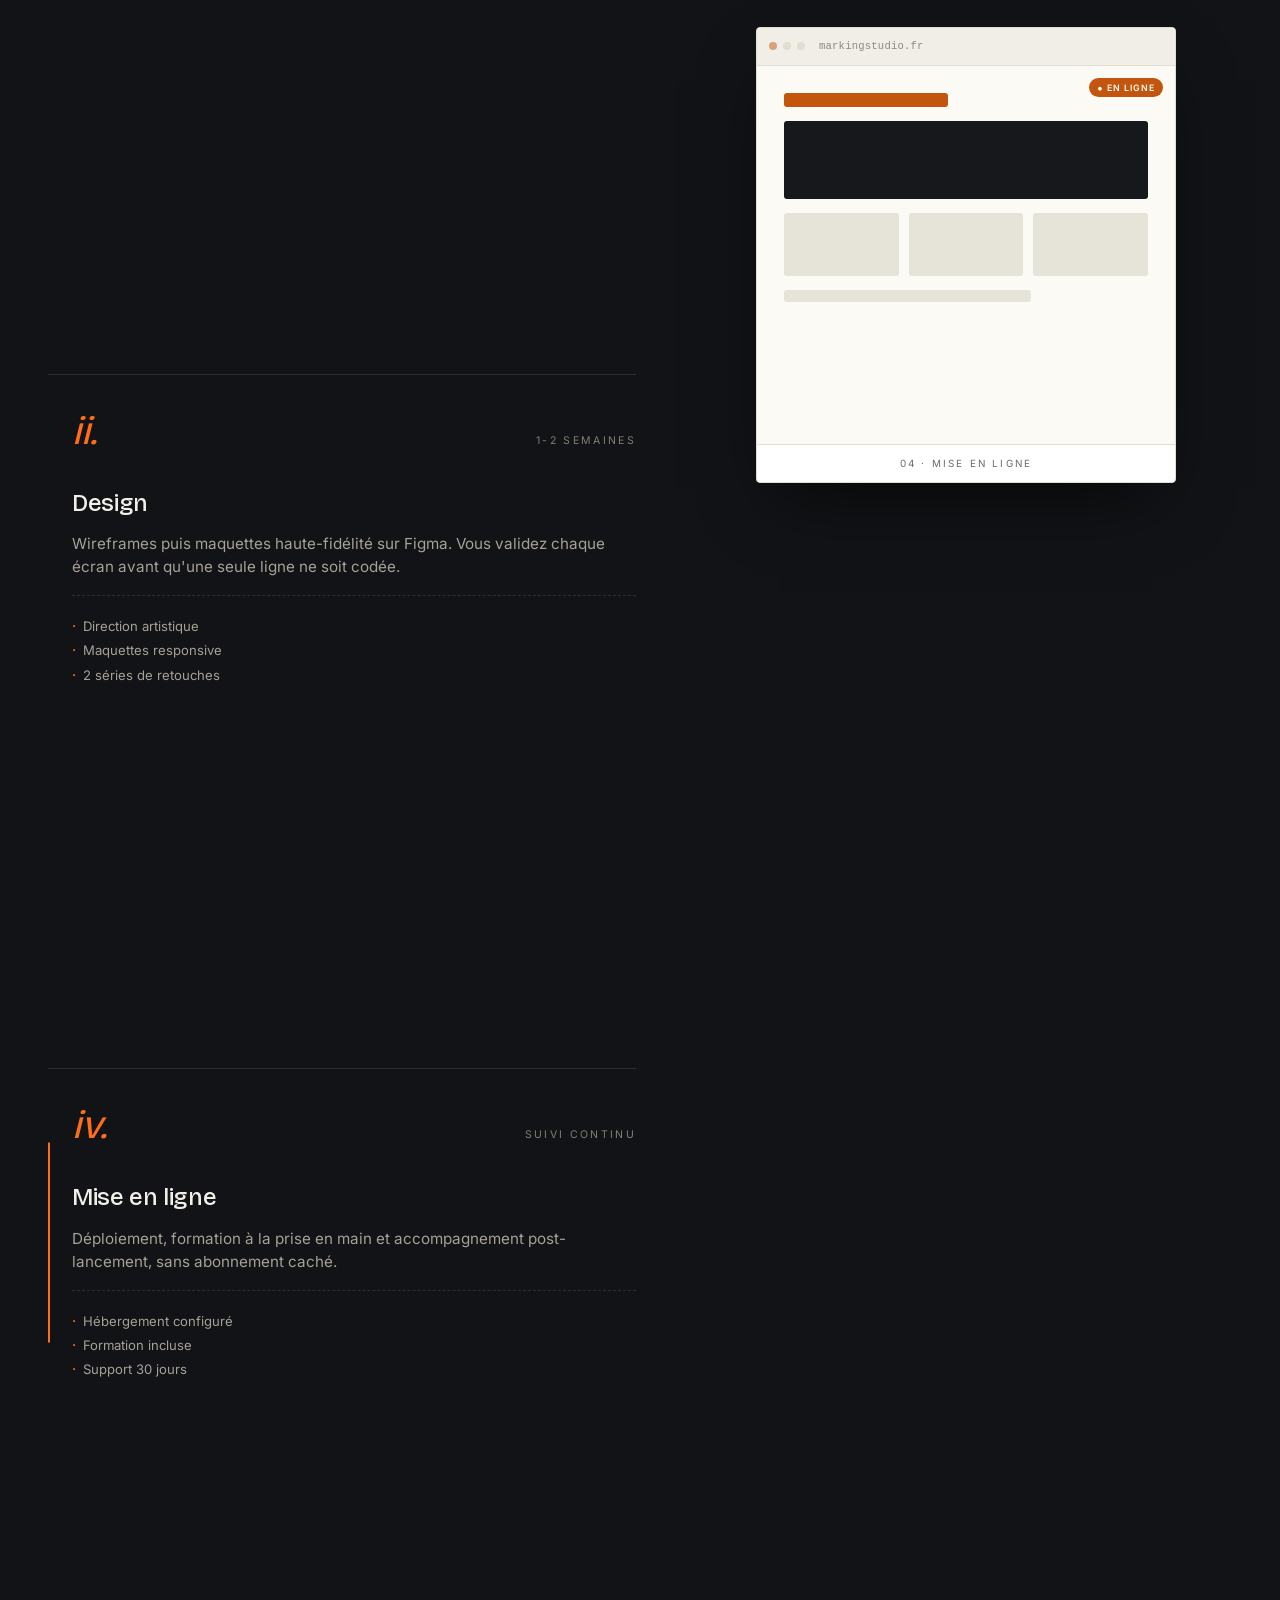
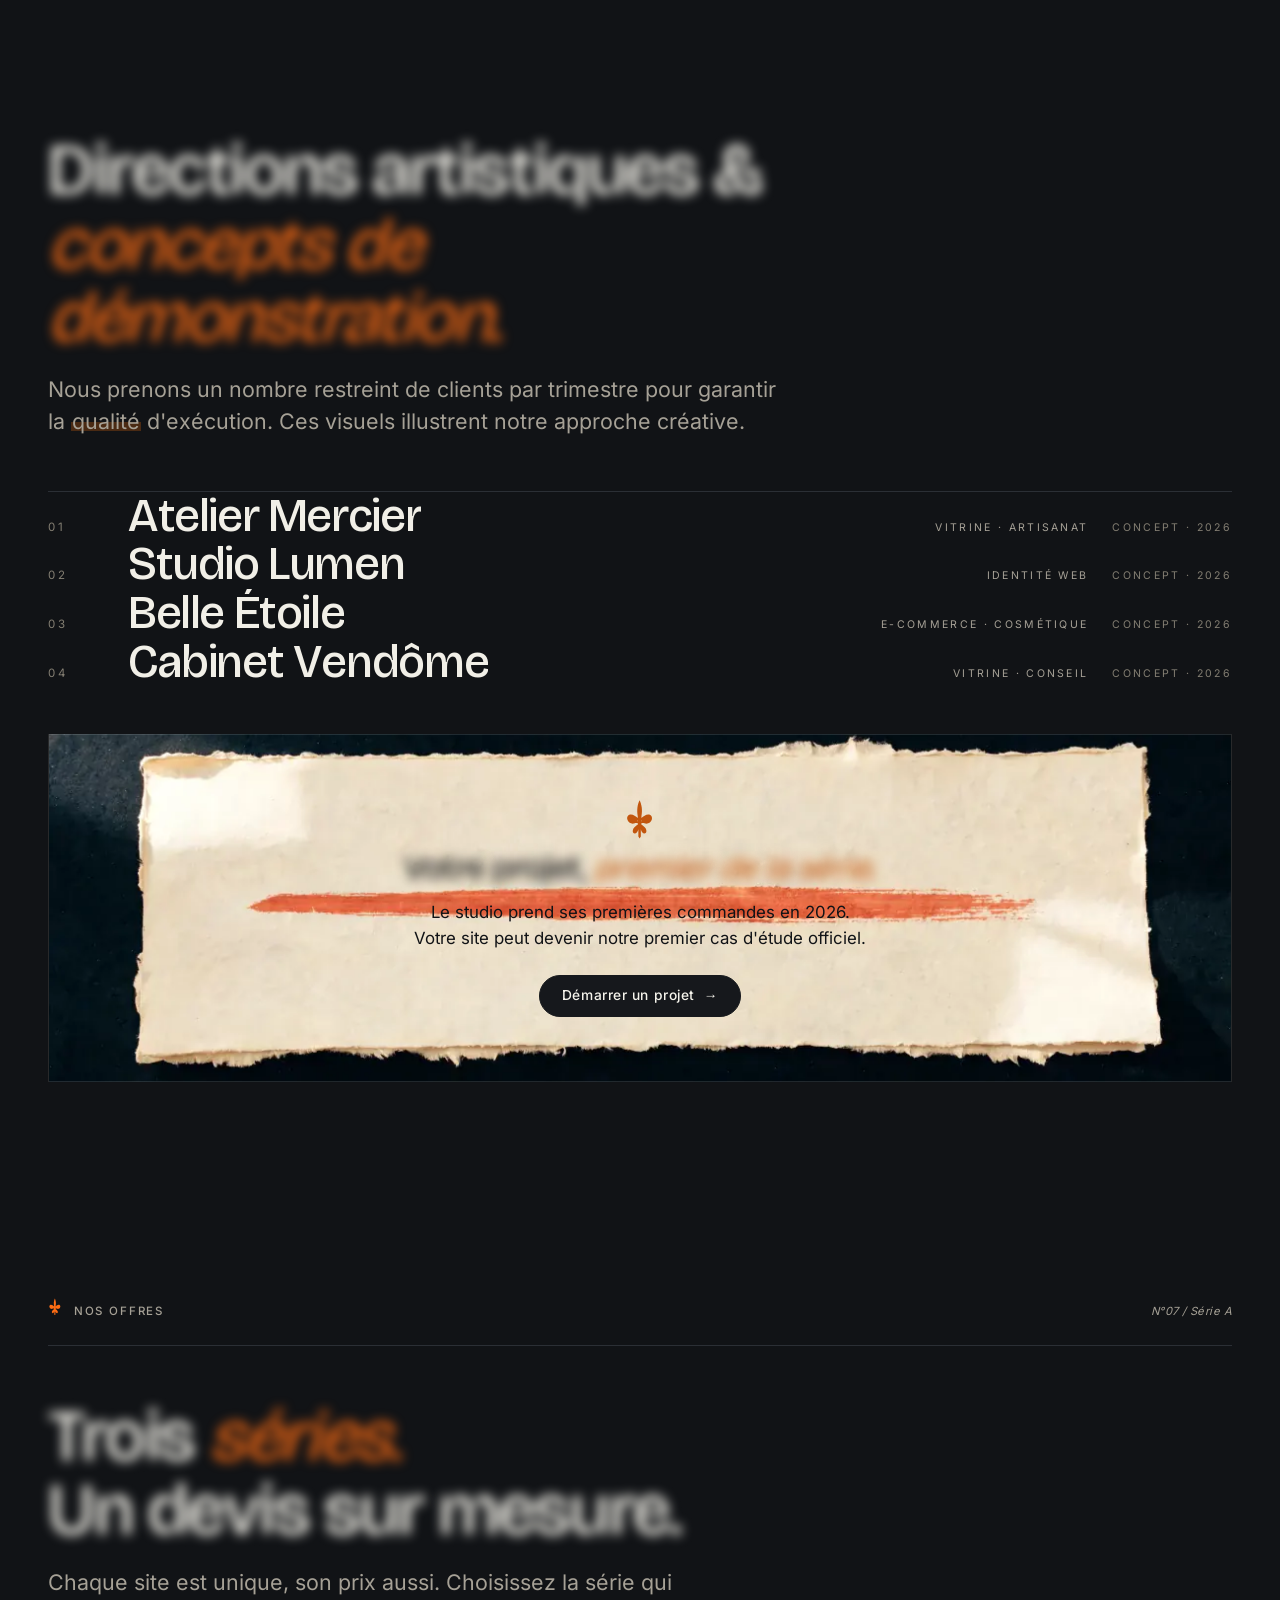
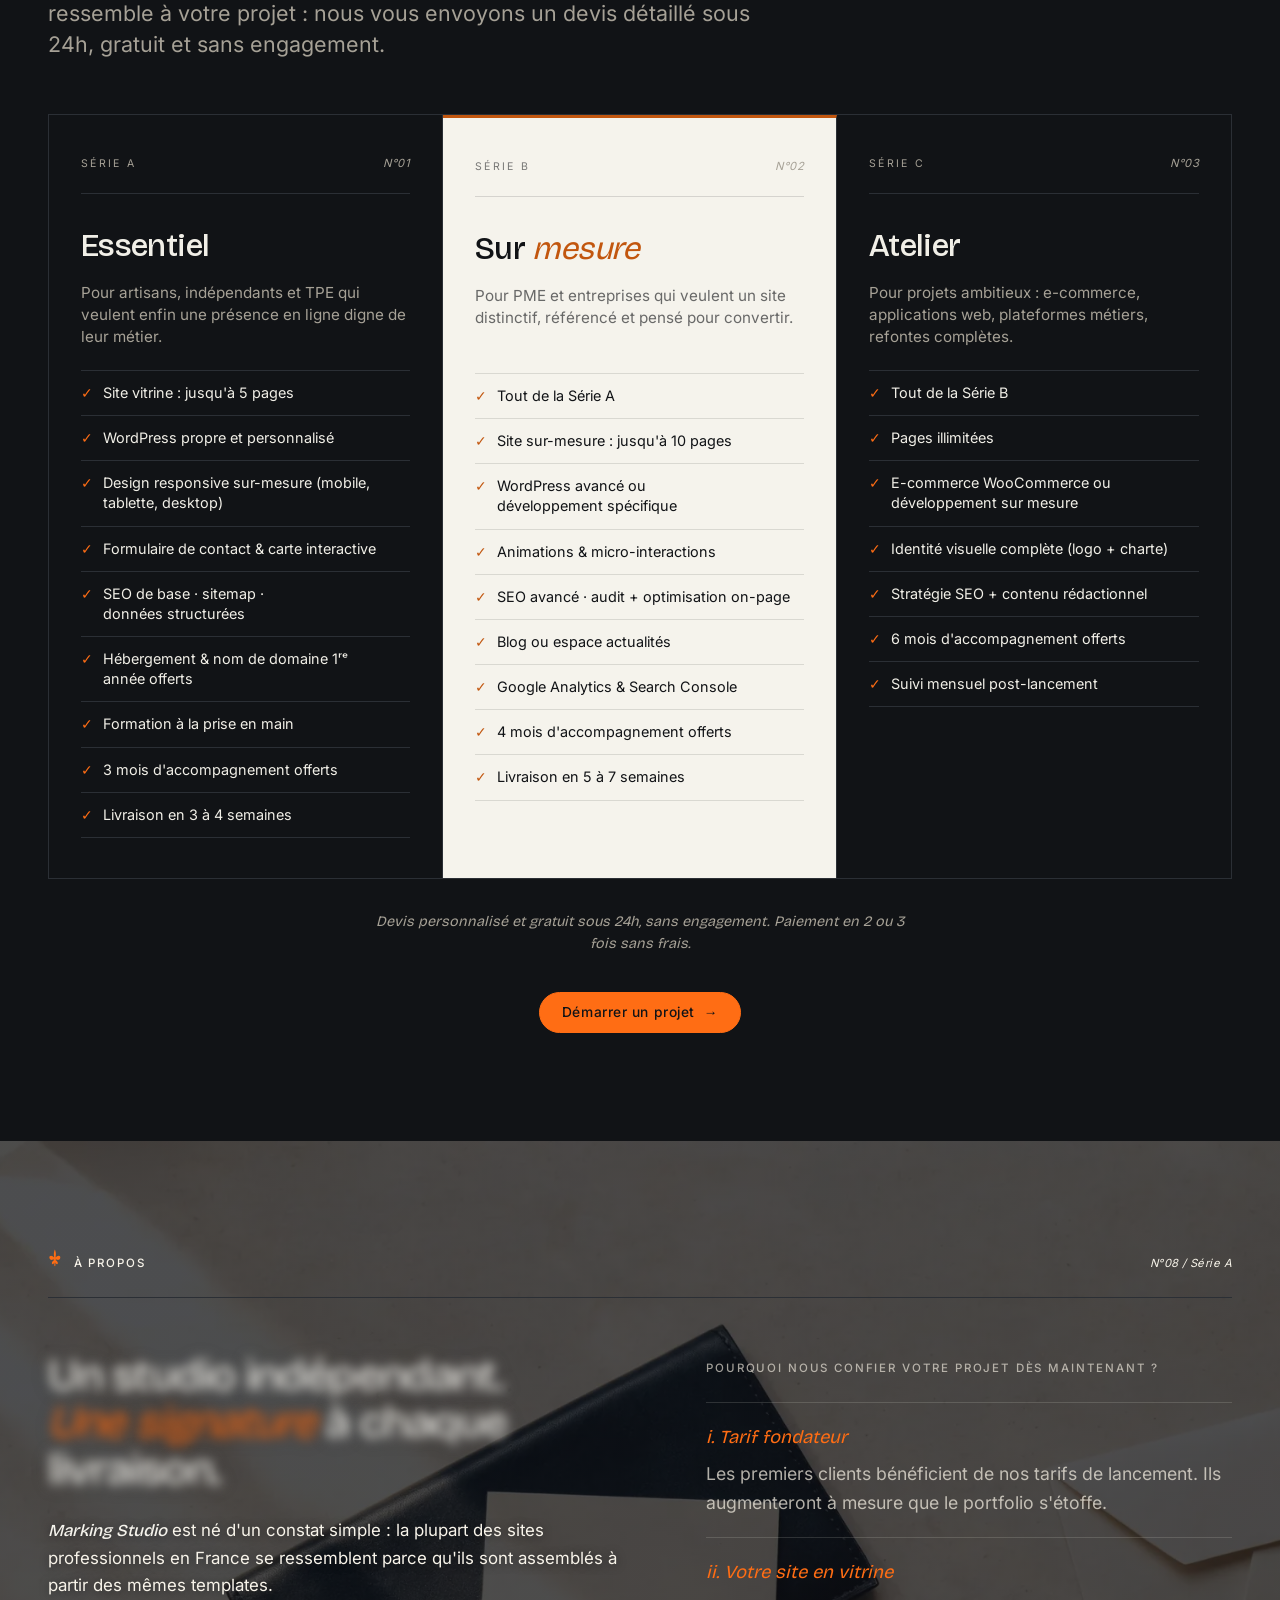
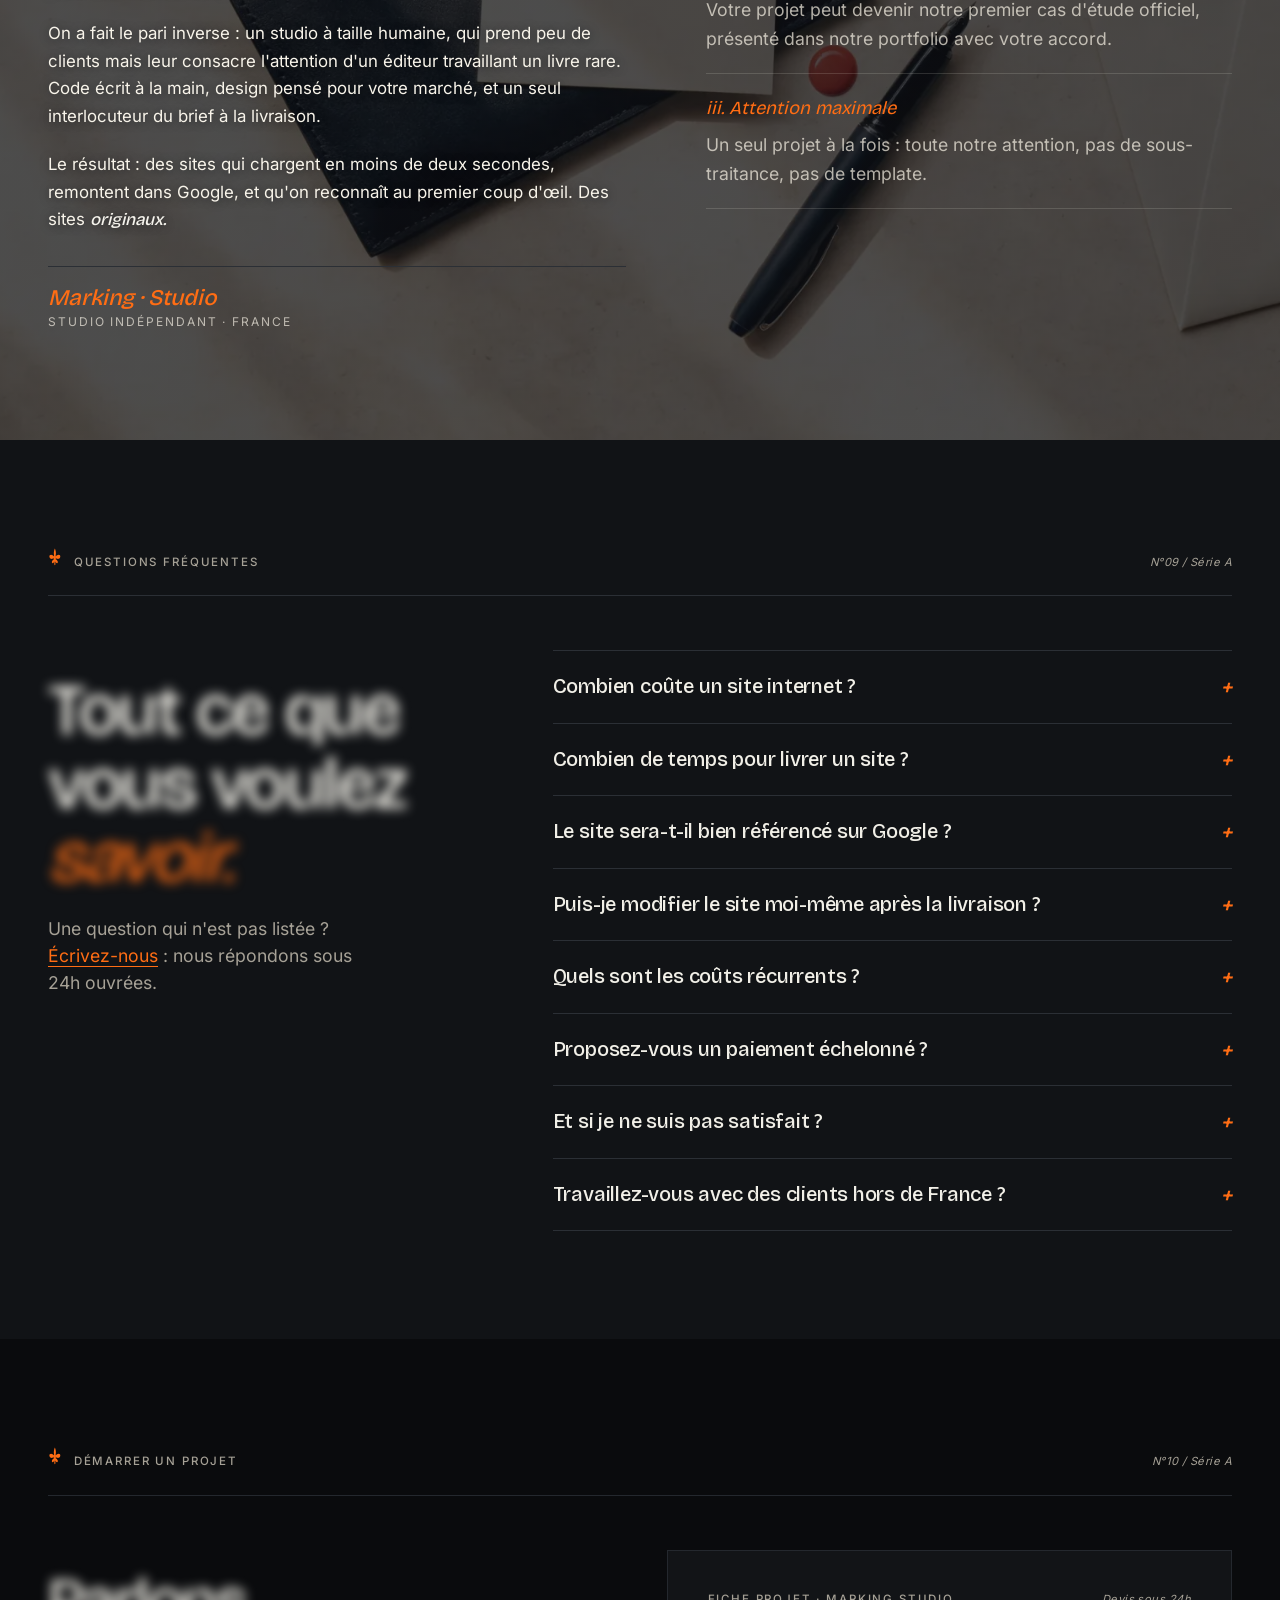
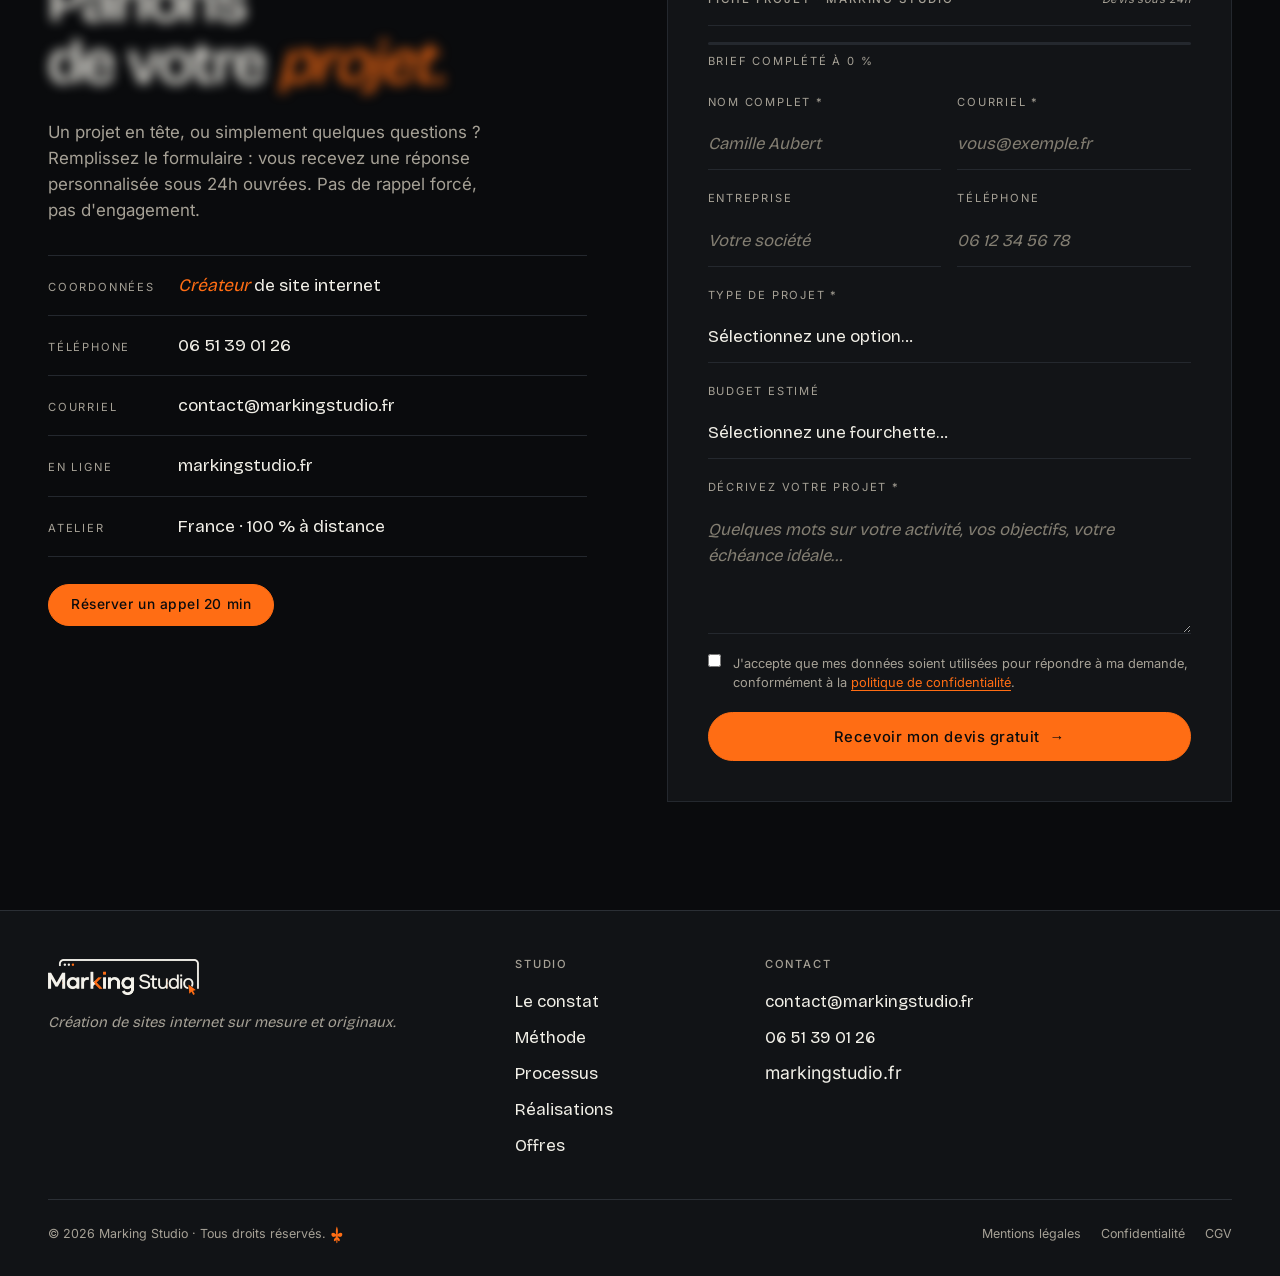
==== commit 756e8a8f: "C'est fait, et je l'ai vérifié dans le navigateur sur ordinateur (1440 px) et sur mobile (375 px). C" ====
--- a/ovh-deploy/index.html
+++ b/ovh-deploy/index.html
@@ -735,10 +735,6 @@
           Pour artisans, indépendants et TPE qui veulent enfin une présence
           en ligne digne de leur métier.
         </p>
-        <div class="price-card__price">
-          <span class="price-card__amount">Sur <span class="em-italic">devis</span></span>
-          <span class="price-card__hint">Gratuit · réponse sous 24h</span>
-        </div>
         <ul class="price-card__features" role="list">
           <li>Site vitrine : jusqu'à 5 pages</li>
           <li>WordPress propre et personnalisé</li>
@@ -750,7 +746,6 @@
           <li>3 mois d'accompagnement offerts</li>
           <li>Livraison en 3 à 4 semaines</li>
         </ul>
-        <a href="#contact" class="btn btn--ghost btn--block">Demander un devis</a>
       </article>
 
       <article class="price-card price-card--featured reveal">
@@ -763,10 +758,6 @@
           Pour PME et entreprises qui veulent un site distinctif,
           référencé et pensé pour convertir.
         </p>
-        <div class="price-card__price">
-          <span class="price-card__amount">Sur <span class="em-italic">devis</span></span>
-          <span class="price-card__hint">Gratuit · réponse sous 24h</span>
-        </div>
         <ul class="price-card__features" role="list">
           <li>Tout de la Série A</li>
           <li>Site sur-mesure : jusqu'à 10 pages</li>
@@ -778,10 +769,6 @@
           <li>4 mois d'accompagnement offerts</li>
           <li>Livraison en 5 à 7 semaines</li>
         </ul>
-        <a href="#contact" class="btn btn--accent btn--block">
-          Demander un devis
-          <span class="btn__arrow" aria-hidden="true">→</span>
-        </a>
       </article>
 
       <article class="price-card reveal">
@@ -794,10 +781,6 @@
           Pour projets ambitieux : e-commerce, applications web,
           plateformes métiers, refontes complètes.
         </p>
-        <div class="price-card__price">
-          <span class="price-card__amount">Sur <span class="em-italic">devis</span></span>
-          <span class="price-card__hint">Gratuit · réponse sous 24h</span>
-        </div>
         <ul class="price-card__features" role="list">
           <li>Tout de la Série B</li>
           <li>Pages illimitées</li>
@@ -807,7 +790,6 @@
           <li>6 mois d'accompagnement offerts</li>
           <li>Suivi mensuel post-lancement</li>
         </ul>
-        <a href="#contact" class="btn btn--ghost btn--block">Demander un devis</a>
       </article>
 
     </div>
@@ -818,7 +800,10 @@
     </p>
 
     <div class="pricing__cta reveal">
-      <a href="tel:+33651390126" class="btn btn--accent">Réserver un appel 20 min</a>
+      <a href="#contact" class="btn btn--accent">
+        Démarrer un projet
+        <span class="btn__arrow" aria-hidden="true">→</span>
+      </a>
     </div>
 
   </div>
--- a/ovh-deploy/css/style.css
+++ b/ovh-deploy/css/style.css
@@ -1063,22 +1063,14 @@
   color: var(--paper);
   border-top: 3px solid var(--accent);
 }
-/* On the light featured card, keep the CTA a high-contrast dark pill (orange text
-   on ivory wouldn't hit AA); hover feedback still comes from the inner line + lift. */
-.price-card--featured .btn--accent,
-.price-card--featured .btn--accent:hover {
-  --btn-bg: #16181C; --btn-fg: #F6F4EC; --btn-bd: #16181C;
-}
 .price-card--featured .price-card__name,
-.price-card--featured .price-card__amount,
 .price-card--featured .price-card__sub,
 .price-card--featured .price-card__features li { color: var(--paper); }
-.price-card--featured .price-card__amount .em-italic { color: var(--accent); }
 .price-card--featured .price-card__features li::before { color: var(--accent); }
-.price-card--featured .price-card__features li { border-bottom-color: rgba(17,19,22,0.12); }
+.price-card--featured .price-card__features,
+.price-card--featured .price-card__features li { border-color: rgba(17,19,22,0.12); }
 .price-card--featured .price-card__desc { color: rgba(17,19,22,0.62); }
 .price-card--featured .price-card__top-label { color: rgba(17,19,22,0.55); }
-.price-card--featured .price-card__hint { color: rgba(17,19,22,0.62); }
 
 .price-card__top {
   display: flex; justify-content: space-between; align-items: center;
@@ -1113,39 +1105,16 @@
   font-size: 0.95rem;
   color: var(--text-muted);
   line-height: 1.45;
-  /* Reserve room for the longest blurb so the price + feature lists
+  /* Reserve room for the longest blurb so the feature lists
      start at the same Y across all three cards */
   min-height: 4.5em;
 }
 
-/* No published prices: the slot reads "Sur devis" + a quote promise */
-.price-card__price {
-  display: flex; flex-direction: column; align-items: flex-start;
-  gap: var(--space-2);
-  border-block: 1px solid var(--rule);
-  padding-block: var(--space-5);
-  margin-block: var(--space-3);
-}
-.price-card--featured .price-card__price { border-color: rgba(17,19,22,0.14); }
-.price-card__amount {
-  font-family: var(--font-display);
-  /* Sized so "Sur devis" stays on one line down to the 3-column breakpoint */
-  font-size: clamp(2.1rem, 1.6rem + 1.3vw, 2.9rem);
-  line-height: 1;
-  font-weight: 500;
-  letter-spacing: -0.03em;
-}
-.price-card__hint {
-  font-family: var(--font-body);
-  font-size: 0.72rem;
-  letter-spacing: var(--track-mini);
-  text-transform: uppercase;
-  color: var(--text-muted);
-}
-
+/* No price or per-card CTA: the ruled feature list closes each card */
 .price-card__features {
   display: flex; flex-direction: column;
   flex: 1;
+  border-top: 1px solid var(--rule);
 }
 .price-card__features li {
   font-size: 0.9rem;
@@ -1163,8 +1132,6 @@
   color: var(--accent);
   flex-shrink: 0;
 }
-
-.price-card .btn { margin-top: auto; }
 
 .pricing__note {
   margin-top: var(--space-8);
@@ -1798,7 +1765,6 @@
   }
   .price-card:last-child { border-bottom: 0; }
   .price-card__name { font-size: 1.6rem; }
-  .price-card__amount { font-size: 2.4rem; }
   .price-card__desc { font-size: 0.9rem; min-height: 0; }
   .price-card__features li { font-size: 0.88rem; }
 
@@ -1860,7 +1826,6 @@
   .marquee__inner { gap: var(--space-6); }
 
   .price-card { padding: var(--space-5) var(--space-4); }
-  .price-card__amount { font-size: 2.1rem; }
 
   .footer__top { grid-template-columns: 1fr; }
   .footer__brand { grid-column: auto; }
